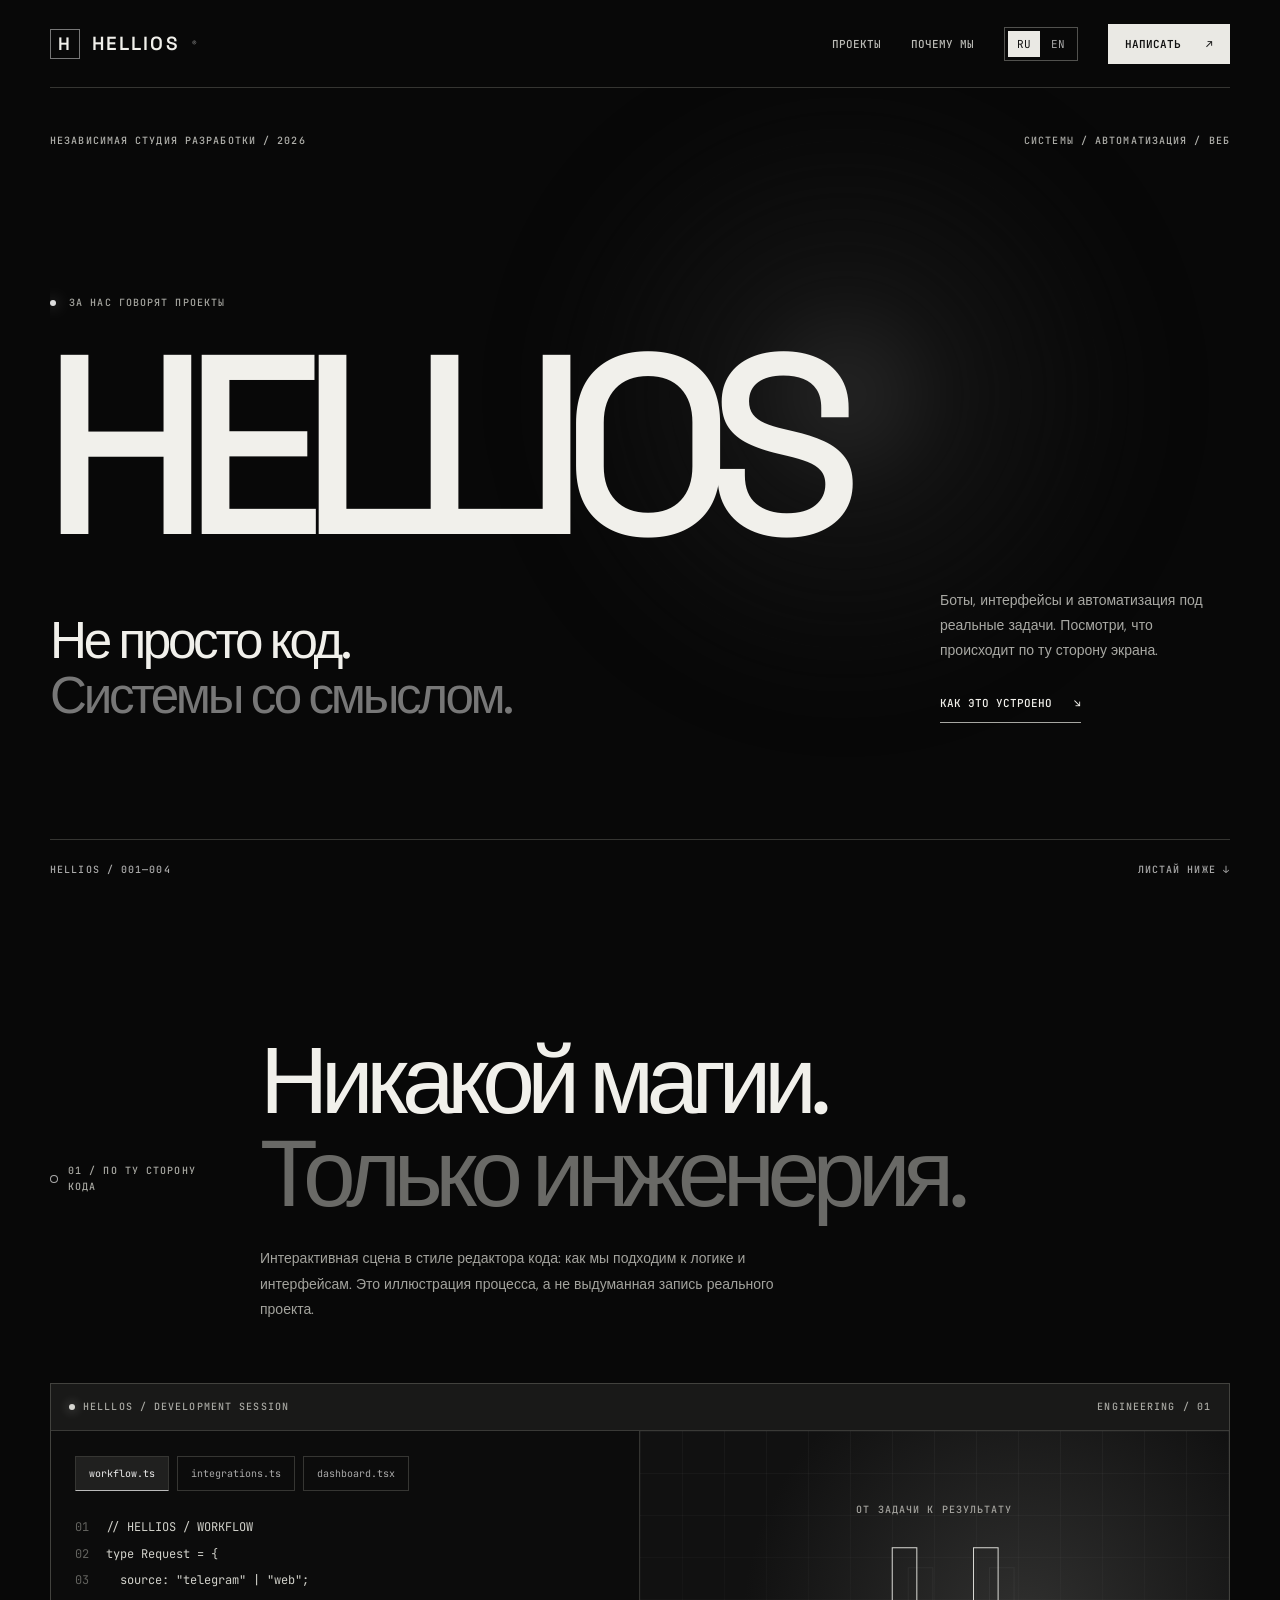
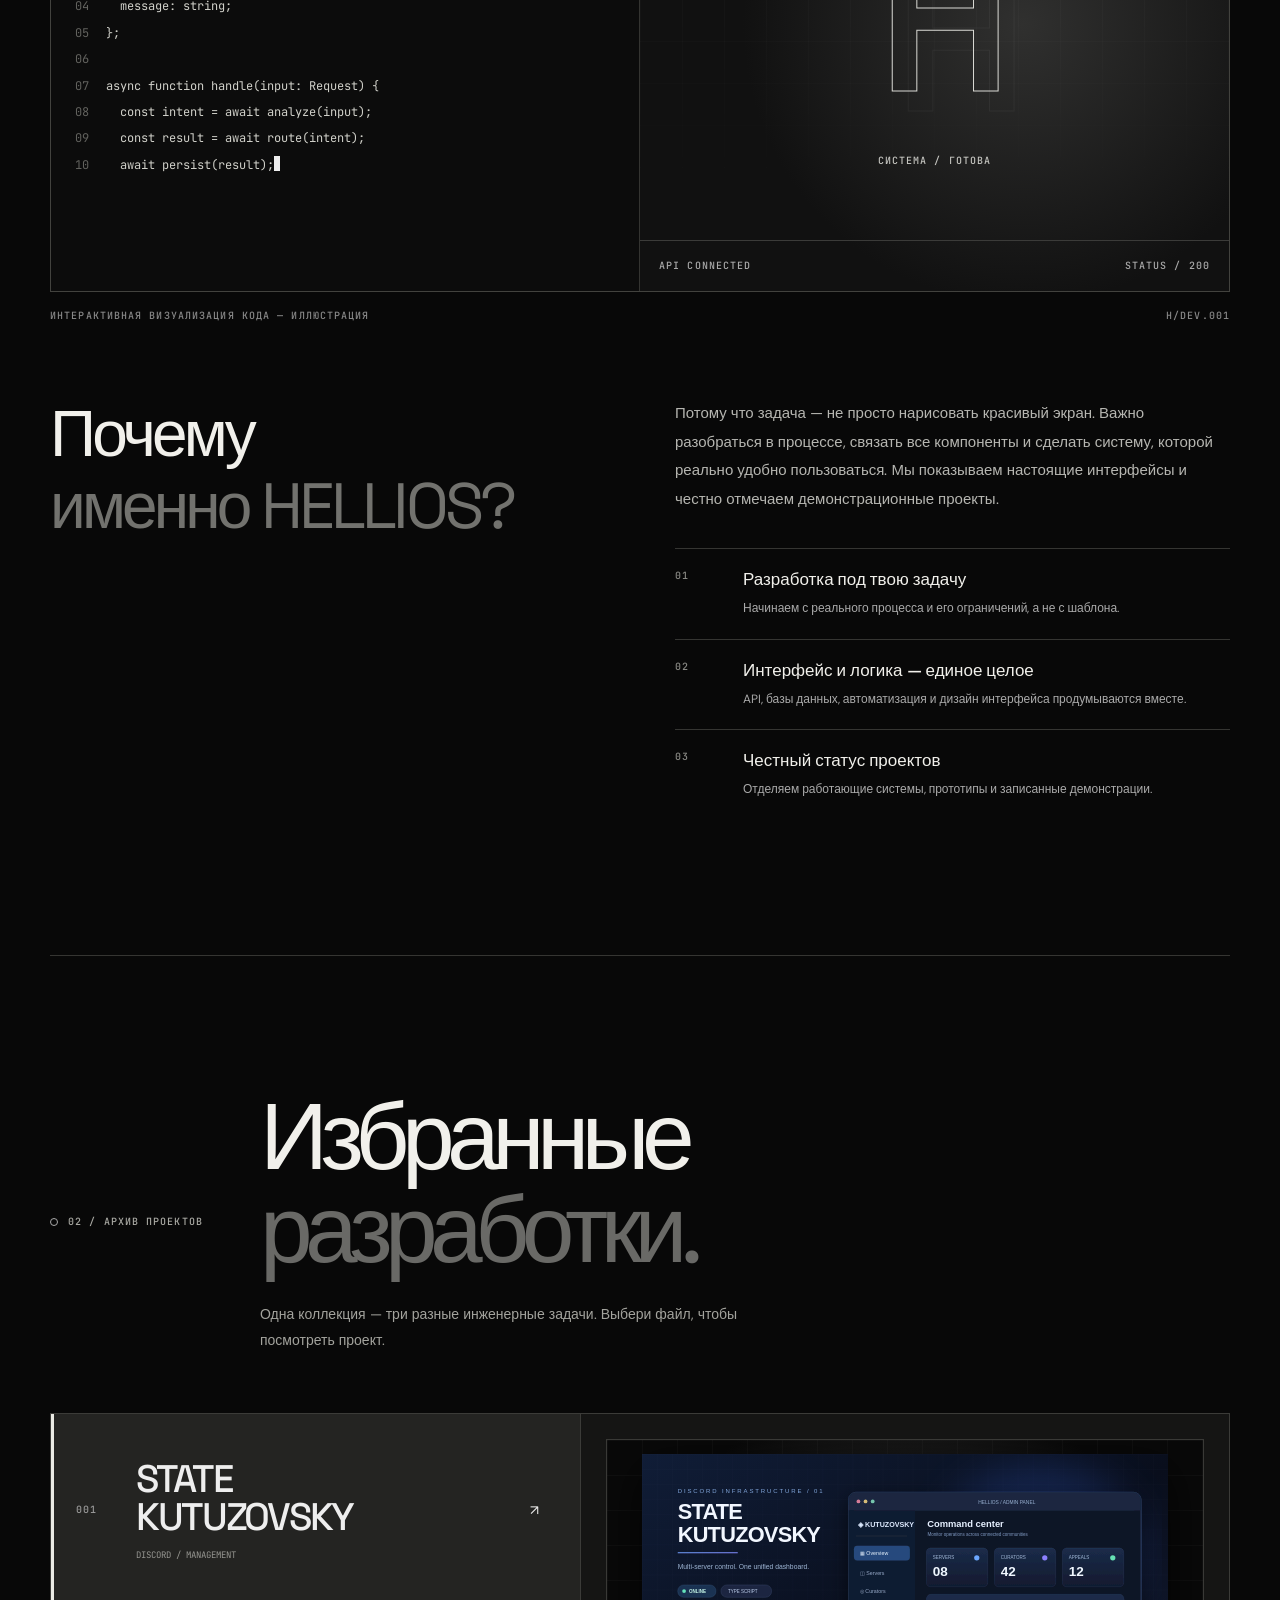
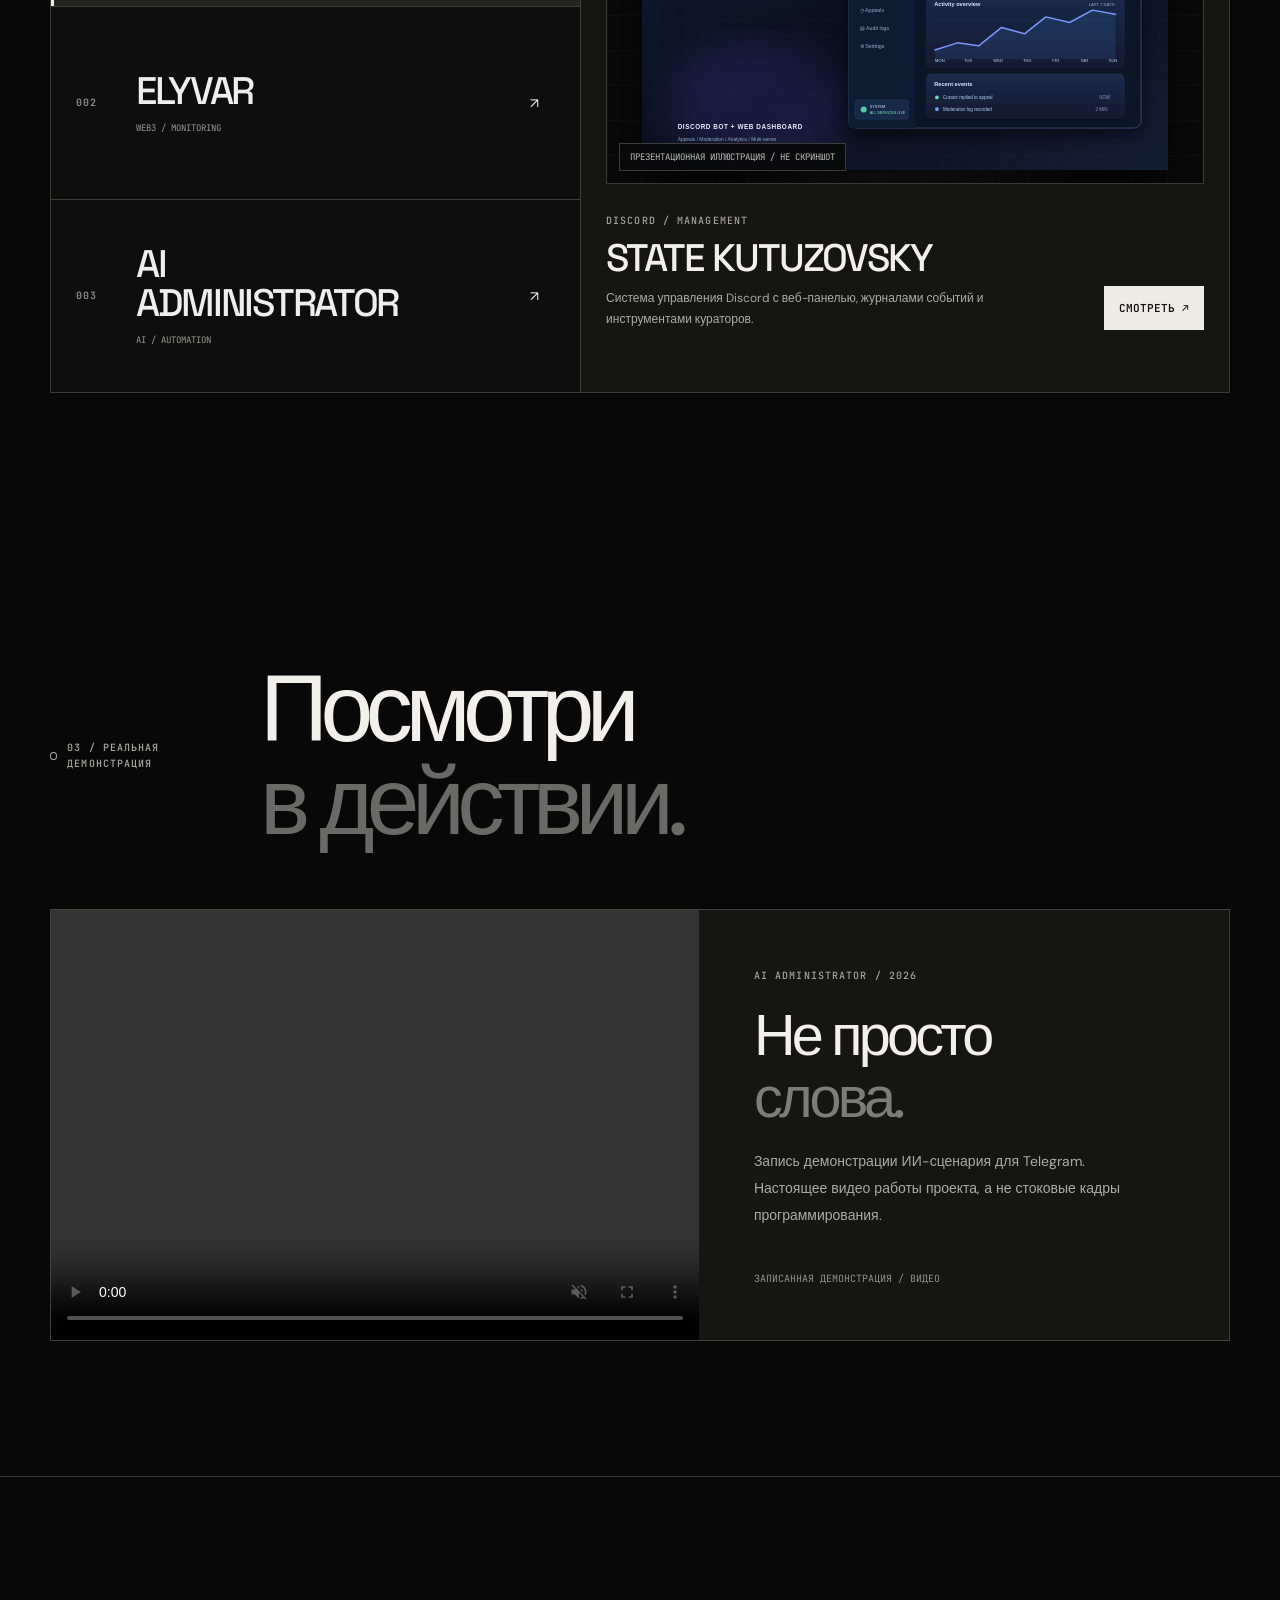
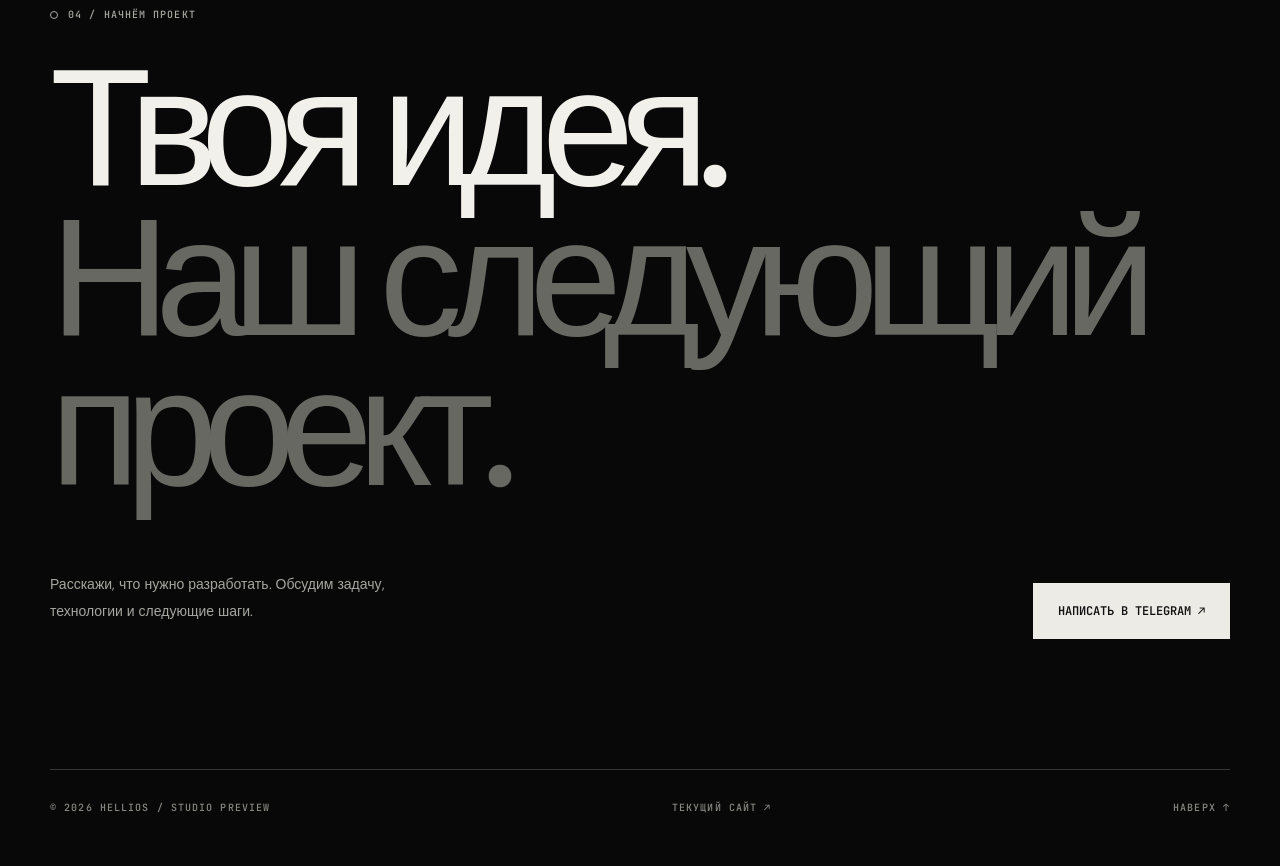
==== preview/index.html @ 3000255d "Create isolated HELLIOS studio preview with coding scene and project archive" ====
<!doctype html>
<html lang="ru"><head><meta charset="utf-8"><meta name="viewport" content="width=device-width,initial-scale=1"><meta name="theme-color" content="#080808"><meta name="description" content="HELLIOS — independent software engineering. Selected work, automation and custom systems."><title>HELLIOS / Studio Preview</title>
<link rel="preconnect" href="https://fonts.googleapis.com"><link rel="preconnect" href="https://fonts.gstatic.com" crossorigin><link href="https://fonts.googleapis.com/css2?family=DM+Sans:wght@400;500;600;700&family=Space+Grotesk:wght@400;500;600;700&family=JetBrains+Mono:wght@400;500&display=swap" rel="stylesheet">
<style>
:root{color-scheme:dark;--bg:#080808;--ink:#f1f0eb;--muted:#a4a39e;--line:#353532;--panel:#141413;--mono:"JetBrains Mono",monospace;--display:"Space Grotesk",sans-serif;--body:"DM Sans",sans-serif}*{box-sizing:border-box}html{scroll-behavior:smooth}body{margin:0;background:var(--bg);color:var(--ink);font:14px var(--body);overflow-x:hidden}button,a{font:inherit;color:inherit}button{cursor:pointer}a{text-decoration:none}::selection{background:#ddd;color:#111}.wrap{width:min(1420px,calc(100% - 100px));margin:auto}.micro{font:500 10px/1.6 var(--mono);letter-spacing:.11em;text-transform:uppercase}.muted{color:var(--muted)}.line{border-top:1px solid var(--line)}.head{height:88px;display:flex;align-items:center;justify-content:space-between;position:relative;z-index:10;border-bottom:1px solid var(--line)}.brand{font:600 19px var(--display);letter-spacing:.11em;display:flex;gap:12px;align-items:center}.brand-icon{width:30px;height:30px;border:1px solid #777;display:grid;place-items:center;font:600 18px var(--display)}.head nav{display:flex;align-items:center;gap:30px}.head nav>a:not(.contact-btn){font:500 11px var(--mono);color:#bcbcb7}.head nav>a:hover{color:white}.lang{display:flex;gap:2px;border:1px solid #51514e;padding:3px}.lang button{background:transparent;color:#aaa;border:0;font:11px var(--mono);padding:6px 9px}.lang button.on{background:#eae9e4;color:#111}.contact-btn{display:inline-flex;gap:25px;align-items:center;background:#eae9e4;color:#111;padding:13px 17px;font:600 11px var(--mono);transition:background .2s}.contact-btn:hover{background:#bbb}.intro{min-height:740px;min-height:calc(100svh - 88px);display:flex;flex-direction:column;justify-content:space-between;position:relative;overflow:hidden}.intro-meta{display:flex;justify-content:space-between;padding-top:45px;gap:20px;color:#b2b2ad}.intro-meta span:last-child{max-width:230px}.hero-main{padding:75px 0 45px;position:relative;isolation:isolate}.hero-main:before{content:"";position:absolute;z-index:-1;width:55%;aspect-ratio:1;top:-25%;right:4%;border-radius:50%;background:radial-gradient(circle at 48% 48%,#2a2a2a 0%,#121212 22%,transparent 64%);filter:blur(35px)}.hero-tag{display:flex;align-items:center;gap:13px;color:#a6a6a0}.hero-tag:before{content:"";width:6px;height:6px;border-radius:50%;background:#ddd;box-shadow:0 0 15px #fff8}.hero-main h1{font:500 clamp(100px,20vw,330px)/.78 var(--display);letter-spacing:-.105em;margin:35px 0 42px -.03em;white-space:nowrap}.hero-row{display:flex;align-items:flex-end;justify-content:space-between;gap:40px}.hero-row h2{font:400 clamp(31px,4vw,62px)/1.08 var(--display);letter-spacing:-.065em;max-width:700px;margin:0}.hero-row h2 em{font-style:normal;color:#777}.hero-right{max-width:290px}.hero-right p{line-height:1.8;color:#a9a9a4;margin:0 0 30px}.textlink{display:inline-flex;align-items:center;gap:22px;padding-bottom:12px;border-bottom:1px solid #a7a7a2;font:500 11px var(--mono)}.textlink:hover{gap:30px}.intro-bottom{display:flex;justify-content:space-between;gap:20px;padding:22px 0;border-top:1px solid var(--line);color:#aaa}
.section{padding:135px 0}.sec-head{display:grid;grid-template-columns:180px 1fr;gap:30px;margin-bottom:60px}.sec-head h2{font:400 clamp(46px,7.4vw,112px)/.98 var(--display);letter-spacing:-.08em;margin:0}.sec-head h2 em{font-style:normal;color:#696966}.sec-head p{font-size:14px;line-height:1.85;color:#a3a39d;max-width:520px;margin:25px 0 0}.kicker{display:flex;align-items:center;gap:10px;color:#a9a9a3}.kicker:before{content:"";height:6px;width:6px;border:1px solid #aaa;border-radius:50%}
.cinema{background:#111;border:1px solid #42423e;overflow:hidden;position:relative}.cinema-bar{height:47px;display:flex;justify-content:space-between;align-items:center;gap:15px;padding:0 18px;border-bottom:1px solid #3a3a37;background:#191918;color:#a8a8a2}.cinema-bar span:first-child{display:flex;gap:8px;align-items:center}.led{width:6px;height:6px;border-radius:50%;background:#d5d5d0;box-shadow:0 0 11px #fff7}.cinema-body{display:grid;grid-template-columns:1fr 1fr;min-height:460px}.editor{padding:25px 25px 25px 0;background:#0c0c0c;border-right:1px solid #343431;overflow:hidden}.editor-tabs{display:flex;gap:8px;padding-left:24px;margin-bottom:23px}.editor-tabs span{padding:10px 13px;border:1px solid #363633;color:#aaa;font:10px var(--mono)}.editor-tabs span:first-child{background:#20201f;color:#eee;border-bottom-color:#bbb}.code{margin:0;font:12px/2.2 var(--mono);white-space:pre;overflow:hidden;color:#d1d1ca}.code-line{display:block;min-height:26px}.ln{display:inline-block;width:55px;padding-right:17px;text-align:right;color:#62625e;user-select:none}.syntax-key{color:#f4f4ee}.syntax-fn{color:#a4a49d}.syntax-str{color:#ccc}.syntax-comment{color:#72726e}.typing-caret{display:inline-block;width:6px;height:15px;background:#eee;vertical-align:-2px;animation:blink .8s steps(1) infinite}@keyframes blink{50%{opacity:0}}.output{display:flex;flex-direction:column;min-width:0;background:radial-gradient(circle at 65% 42%,#30302f,#111 60%);position:relative;overflow:hidden}.output-grid{position:absolute;inset:0;background:linear-gradient(#ffffff09 1px,transparent 1px),linear-gradient(90deg,#ffffff09 1px,transparent 1px);background-size:42px 42px;mask-image:linear-gradient(to bottom,black,transparent 85%)}.output-inner{position:relative;z-index:1;flex:1;display:flex;flex-direction:column;align-items:center;justify-content:center;text-align:center;padding:45px 25px}.output-symbol{font:600 clamp(105px,16vw,235px)/1 var(--display);letter-spacing:-.1em;color:transparent;-webkit-text-stroke:1px #dadad5;filter:drop-shadow(16px 20px 0 #ffffff0c);animation:symbol 8s ease-in-out infinite alternate}@keyframes symbol{from{transform:translateY(-5px) rotate(-3deg)}to{transform:translateY(8px) rotate(3deg)}}.output-inner p{margin:30px 0 0;color:#c5c5c0}.output-stats{display:flex;justify-content:space-between;padding:17px 19px;position:relative;z-index:1;border-top:1px solid #3b3b39;color:#aaa}.cinema-note{display:flex;justify-content:space-between;gap:20px;margin-top:16px;color:#888}
.why{display:grid;grid-template-columns:1fr 1fr;gap:70px;margin-top:75px}.why h3{font:400 clamp(35px,5vw,72px)/1.12 var(--display);letter-spacing:-.06em;margin:0}.why h3 em{font-style:normal;color:#72726e}.why-content>p{font-size:15px;line-height:1.9;color:#b6b6b1;margin:0 0 35px}.proof{border-top:1px solid var(--line);padding:19px 0;display:grid;grid-template-columns:48px 1fr;gap:20px}.proof span{color:#8a8a85}.proof strong{font:500 17px var(--display)}.proof p{font-size:12px;line-height:1.8;color:#aaa;margin:8px 0 0}
.archive{border-top:1px solid var(--line)}.archive-ui{display:grid;grid-template-columns:.9fr 1.1fr;border:1px solid #3b3b38;min-height:580px}.archive-nav{border-right:1px solid #3b3b38;background:#0e0e0e;display:flex;flex-direction:column}.archive-nav button{background:transparent;color:#eee;border:0;border-bottom:1px solid #3b3b38;text-align:left;padding:29px 25px;display:grid;grid-template-columns:50px 1fr 25px;gap:10px;align-items:center;flex:1;transition:background .25s}.archive-nav button[aria-pressed=true]{background:#242422;box-shadow:inset 3px 0 #eaeae4}.archive-nav button:hover{background:#1b1b1a}.archive-nav button span:first-child{color:#999}.archive-nav strong{font:500 clamp(24px,3vw,42px)/1 var(--display);letter-spacing:-.06em}.archive-nav small{display:block;margin-top:12px;color:#969691;font:9px var(--mono)}.archive-panel{padding:25px;background:#151514;display:flex;flex-direction:column;min-width:0}.archive-media{height:345px;display:grid;place-items:center;overflow:hidden;background:radial-gradient(circle,#333,#090909 70%);border:1px solid #393936;position:relative}.archive-media:before{content:"";position:absolute;inset:0;background:linear-gradient(#ffffff07 1px,transparent 1px),linear-gradient(90deg,#ffffff07 1px,transparent 1px);background-size:35px 35px}.archive-media img,.archive-media video{position:relative;z-index:1;max-width:92%;max-height:92%;width:100%;height:100%;object-fit:contain;filter:drop-shadow(0 15px 24px #000b)}.archive-media video[hidden],.archive-media img[hidden]{display:none}.archive-media label{position:absolute;bottom:12px;left:12px;background:#090909e8;border:1px solid #ffffff35;color:#bcbcb7;padding:7px 10px;z-index:2;font:9px var(--mono)}.archive-panel-bottom{display:flex;justify-content:space-between;align-items:flex-end;gap:25px;margin-top:26px}.archive-panel h3{font:500 clamp(29px,3vw,45px)/1 var(--display);letter-spacing:-.05em;margin:10px 0}.archive-panel p{font-size:12px;color:#aaa;line-height:1.75;max-width:390px;margin:0}.archive-panel-bottom a{white-space:nowrap;background:#ecebe6;color:#111;padding:15px;font:600 11px var(--mono)}.archive-panel-bottom a:hover{background:#bbb}
.video-story{display:grid;grid-template-columns:1.1fr .9fr;gap:0;border:1px solid #42423d;background:#151514}.video-story video{width:100%;height:430px;object-fit:contain;background:#080808}.video-story-copy{padding:55px;display:flex;flex-direction:column;justify-content:space-between}.video-story h3{font:400 clamp(32px,4.5vw,62px)/1.08 var(--display);letter-spacing:-.065em;margin:20px 0}.video-story h3 em{font-style:normal;color:#7d7d77}.video-story p{color:#aaa;font-size:14px;line-height:1.9;max-width:380px}.video-story small{color:#8f8f8b;font:10px var(--mono)}
.end{padding:130px 0;border-top:1px solid var(--line)}.end h2{font:400 clamp(70px,13vw,190px)/.9 var(--display);letter-spacing:-.09em;margin:30px 0 55px}.end h2 em{font-style:normal;color:#686863}.end-bottom{display:flex;justify-content:space-between;align-items:end;gap:25px}.end-bottom p{max-width:340px;color:#a6a6a0;line-height:1.9}.end-bottom a{background:#ecebe6;color:#111;padding:20px 25px;font:600 12px var(--mono)}footer{padding:30px 0 50px;border-top:1px solid var(--line);display:flex;justify-content:space-between;gap:20px;color:#898984}.reveal{opacity:0;transform:translateY(26px);transition:opacity .7s ease,transform .7s cubic-bezier(.2,.8,.2,1)}.reveal.visible{opacity:1;transform:none}
.loader{position:fixed;z-index:999;inset:0;background:#e9e8e3;color:#111;display:none;flex-direction:column;justify-content:space-between;padding:35px 5vw;transition:transform .9s cubic-bezier(.76,0,.2,1)}.js .loader{display:flex}.loader.done{transform:translateY(-102%);pointer-events:none}.loader-head,.loader-foot{display:flex;justify-content:space-between;gap:15px}.loader-head{border-bottom:1px solid #aaa;padding-bottom:20px}.loader-foot{border-top:1px solid #aaa;padding-top:20px}.loader-main{display:grid;place-items:center;flex:1}.loader-main strong{font:600 clamp(80px,20vw,270px)/.8 var(--display);letter-spacing:-.11em;animation:load-word .85s cubic-bezier(.2,.8,.2,1) both}@keyframes load-word{from{transform:translateY(50px);opacity:0;filter:blur(10px)}to{transform:none;opacity:1;filter:blur(0)}}.loader-main span{display:block;text-align:center;margin-top:24px;color:#666}.loader-foot span:last-child{font-size:16px}.js .loader:not(.done){animation:loader-safety 0s 4s forwards}@keyframes loader-safety{to{visibility:hidden;pointer-events:none}}
.cursor{position:fixed;z-index:200;pointer-events:none;width:26px;height:26px;top:0;left:0;margin:-13px;border:1px solid #eaeae5;border-radius:50%;mix-blend-mode:difference;opacity:0;transform:translate3d(-100px,-100px,0);transition:width .2s,height .2s,margin .2s,background .2s}.cursor.on{opacity:1}.cursor.hover{width:45px;height:45px;margin:-22.5px;background:#fff}
@media(hover:hover) and (pointer:fine) and (prefers-reduced-motion:no-preference){html.cursor-enabled,html.cursor-enabled a,html.cursor-enabled button{cursor:none}}
@media(max-width:1050px){.wrap{width:calc(100% - 64px)}.hero-main h1{font-size:19vw}.sec-head{grid-template-columns:140px 1fr}.archive-panel-bottom{flex-wrap:wrap}.video-story-copy{padding:35px}}
@media(max-width:750px){.wrap{width:calc(100% - 36px)}.head{height:75px}.head nav{gap:12px}.head nav>a:not(.contact-btn){display:none}.contact-btn{padding:11px 12px;gap:8px}.intro{min-height:680px}.intro-meta{padding-top:30px}.intro-meta span:last-child{display:none}.hero-main h1{font-size:19vw}.hero-row{display:block}.hero-right{margin-top:30px}.hero-row h2{font-size:37px}.section{padding:95px 0}.sec-head{grid-template-columns:1fr;gap:17px}.sec-head h2{font-size:clamp(46px,9vw,76px)}.cinema-body{grid-template-columns:1fr}.editor{height:315px;border-right:0;border-bottom:1px solid #343431}.output{height:300px}.code{font-size:10px}.why{grid-template-columns:1fr;gap:30px}.archive-ui{grid-template-columns:1fr}.archive-nav{border-right:0;display:grid;grid-template-columns:repeat(3,1fr)}.archive-nav button{display:flex;flex-direction:column;align-items:flex-start;min-height:125px;padding:15px 10px;border-bottom:0;border-right:1px solid #343431}.archive-nav strong{font-size:clamp(17px,4vw,25px)}.archive-nav small{font-size:8px}.archive-media{height:270px}.video-story{grid-template-columns:1fr}.video-story video{height:300px}.end-bottom{flex-direction:column;align-items:start}.end h2{font-size:12vw}.intro-bottom{font-size:9px}.loader-main strong{font-size:18vw}}
@media(max-width:450px){.brand{font-size:16px}.brand-icon{width:25px;height:25px}.intro{min-height:650px}.hero-row h2{font-size:31px}.archive-nav strong{font-size:17px}.archive-panel{padding:13px}.archive-panel-bottom a{width:100%;text-align:center}.video-story-copy{padding:25px}.cinema-note{font-size:9px}}
@media(prefers-reduced-motion:reduce){html{scroll-behavior:auto}.loader,.cursor{display:none!important}.reveal{opacity:1;transform:none;transition:none}.output-symbol,.typing-caret{animation:none}}
</style></head>
<body><div class="loader" id="loader" role="status" aria-label="Loading"><div class="loader-head micro"><span>HELLIOS / STUDIO</span><span>INDEPENDENT ENGINEERING</span></div><div class="loader-main"><div><strong>HELLIOS.</strong><span class="micro" data-en="INITIALIZING EXPERIENCE" data-ru="ЗАГРУЗКА ПРОСТРАНСТВА">ЗАГРУЗКА ПРОСТРАНСТВА</span></div></div><div class="loader-foot micro"><span>DESIGNED TO WORK.</span><span id="loader-count">000%</span></div></div><div class="cursor" id="cursor" aria-hidden="true"></div>
<header class="head wrap"><a href="#top" class="brand"><span class="brand-icon">H</span>HELLIOS<sup style="font-size:9px;color:#999">®</sup></a><nav><a href="#work" data-en="WORK" data-ru="ПРОЕКТЫ">ПРОЕКТЫ</a><a href="#why" data-en="WHY HELLIOS" data-ru="ПОЧЕМУ МЫ">ПОЧЕМУ МЫ</a><div class="lang"><button id="ru" class="on" aria-pressed="true">RU</button><button id="en" aria-pressed="false">EN</button></div><a class="contact-btn" href="https://t.me/helliosweb" target="_blank" rel="noopener noreferrer"><span data-en="LET'S TALK" data-ru="НАПИСАТЬ">НАПИСАТЬ</span>↗</a></nav></header>
<main id="top">
<section class="intro wrap"><div class="intro-meta micro"><span data-en="INDEPENDENT SOFTWARE STUDIO / 2026" data-ru="НЕЗАВИСИМАЯ СТУДИЯ РАЗРАБОТКИ / 2026">НЕЗАВИСИМАЯ СТУДИЯ РАЗРАБОТКИ / 2026</span><span data-en="SYSTEMS / AUTOMATION / WEB" data-ru="СИСТЕМЫ / АВТОМАТИЗАЦИЯ / ВЕБ">СИСТЕМЫ / АВТОМАТИЗАЦИЯ / ВЕБ</span></div><div class="hero-main"><div class="hero-tag micro" data-en="THE WORK SPEAKS" data-ru="ЗА НАС ГОВОРЯТ ПРОЕКТЫ">ЗА НАС ГОВОРЯТ ПРОЕКТЫ</div><h1>HELLIOS</h1><div class="hero-row"><h2><span data-en="Not just code." data-ru="Не просто код.">Не просто код.</span><br><em data-en="Systems with purpose." data-ru="Системы со смыслом.">Системы со смыслом.</em></h2><div class="hero-right"><p data-en="Bots, interfaces and automations built around real workflows. Explore what happens behind the screen." data-ru="Боты, интерфейсы и автоматизация под реальные задачи. Посмотри, что происходит по ту сторону экрана.">Боты, интерфейсы и автоматизация под реальные задачи. Посмотри, что происходит по ту сторону экрана.</p><a class="textlink" href="#behind"><span data-en="BEHIND THE BUILD" data-ru="КАК ЭТО УСТРОЕНО">КАК ЭТО УСТРОЕНО</span>↘</a></div></div></div><div class="intro-bottom micro"><span>HELLIOS / 001—004</span><span data-en="SCROLL TO EXPLORE ↓" data-ru="ЛИСТАЙ НИЖЕ ↓">ЛИСТАЙ НИЖЕ ↓</span></div></section>
<section class="section wrap" id="behind"><div class="sec-head reveal"><div class="kicker micro" data-en="01 / BEHIND THE BUILD" data-ru="01 / ПО ТУ СТОРОНУ КОДА">01 / ПО ТУ СТОРОНУ КОДА</div><div><h2><span data-en="Not magic." data-ru="Никакой магии.">Никакой магии.</span><br><em data-en="Just engineering." data-ru="Только инженерия.">Только инженерия.</em></h2><p data-en="An interactive code-inspired sequence. A look at the thinking behind the interfaces — not stock footage or a fabricated recording of a real project." data-ru="Интерактивная сцена в стиле редактора кода: как мы подходим к логике и интерфейсам. Это иллюстрация процесса, а не выдуманная запись реального проекта.">Интерактивная сцена в стиле редактора кода: как мы подходим к логике и интерфейсам. Это иллюстрация процесса, а не выдуманная запись реального проекта.</p></div></div>
<div class="cinema reveal"><div class="cinema-bar micro"><span><i class="led"></i> HELLlOS / DEVELOPMENT SESSION</span><span>ENGINEERING / 01</span></div><div class="cinema-body"><div class="editor"><div class="editor-tabs"><span>workflow.ts</span><span>integrations.ts</span><span>dashboard.tsx</span></div><div class="code" id="code"></div></div><div class="output"><div class="output-grid"></div><div class="output-inner"><span class="micro muted" data-en="FROM INPUT TO OUTPUT" data-ru="ОТ ЗАДАЧИ К РЕЗУЛЬТАТУ">ОТ ЗАДАЧИ К РЕЗУЛЬТАТУ</span><div class="output-symbol">H</div><p class="micro" id="output-status" data-en="SYSTEM / READY" data-ru="СИСТЕМА / ГОТОВА">СИСТЕМА / ГОТОВА</p></div><div class="output-stats micro"><span>API CONNECTED</span><span>STATUS / 200</span></div></div></div></div><div class="cinema-note micro"><span data-en="INTERACTIVE CODE VISUALIZATION — ILLUSTRATIVE" data-ru="ИНТЕРАКТИВНАЯ ВИЗУАЛИЗАЦИЯ КОДА — ИЛЛЮСТРАЦИЯ">ИНТЕРАКТИВНАЯ ВИЗУАЛИЗАЦИЯ КОДА — ИЛЛЮСТРАЦИЯ</span><span>H/DEV.001</span></div>
<div class="why reveal" id="why"><h3><span data-en="Why work" data-ru="Почему">Почему</span><br><em data-en="with HELLIOS?" data-ru="именно HELLIOS?">именно HELLIOS?</em></h3><div class="why-content"><p data-en="Because the goal isn't to deliver a pretty screen and disappear. It's to understand the workflow, connect the pieces and make a system that people can actually use. Our work is shown through real interfaces and clearly labelled demonstrations." data-ru="Потому что задача — не просто нарисовать красивый экран. Важно разобраться в процессе, связать все компоненты и сделать систему, которой реально удобно пользоваться. Мы показываем настоящие интерфейсы и честно отмечаем демонстрационные проекты.">Потому что задача — не просто нарисовать красивый экран. Важно разобраться в процессе, связать все компоненты и сделать систему, которой реально удобно пользоваться. Мы показываем настоящие интерфейсы и честно отмечаем демонстрационные проекты.</p><div class="proof"><span class="micro">01</span><div><strong data-en="Built for your workflow" data-ru="Разработка под твою задачу">Разработка под твою задачу</strong><p data-en="We start with the real process and its constraints, not a template." data-ru="Начинаем с реального процесса и его ограничений, а не с шаблона.">Начинаем с реального процесса и его ограничений, а не с шаблона.</p></div></div><div class="proof"><span class="micro">02</span><div><strong data-en="Frontend and backend together" data-ru="Интерфейс и логика — единое целое">Интерфейс и логика — единое целое</strong><p data-en="APIs, databases, automation and interface design are considered as one system." data-ru="API, базы данных, автоматизация и дизайн интерфейса продумываются вместе.">API, базы данных, автоматизация и дизайн интерфейса продумываются вместе.</p></div></div><div class="proof"><span class="micro">03</span><div><strong data-en="Clear project status" data-ru="Честный статус проектов">Честный статус проектов</strong><p data-en="We distinguish working systems, prototypes and recorded demos." data-ru="Отделяем работающие системы, прототипы и записанные демонстрации.">Отделяем работающие системы, прототипы и записанные демонстрации.</p></div></div></div></div></section>
<section class="section wrap archive" id="work"><div class="sec-head reveal"><div class="kicker micro" data-en="02 / THE ARCHIVE" data-ru="02 / АРХИВ ПРОЕКТОВ">02 / АРХИВ ПРОЕКТОВ</div><div><h2><span data-en="Selected" data-ru="Избранные">Избранные</span><br><em data-en="systems." data-ru="разработки.">разработки.</em></h2><p data-en="One collection, three different engineering challenges. Select a file to explore the work." data-ru="Одна коллекция — три разные инженерные задачи. Выбери файл, чтобы посмотреть проект.">Одна коллекция — три разные инженерные задачи. Выбери файл, чтобы посмотреть проект.</p></div></div><div class="archive-ui reveal"><div class="archive-nav"><button class="archive-select" data-project="state" aria-pressed="true"><span class="micro">001</span><span><strong>STATE<br>KUTUZOVSKY</strong><small>DISCORD / MANAGEMENT</small></span><span>↗</span></button><button class="archive-select" data-project="elyvar" aria-pressed="false"><span class="micro">002</span><span><strong>ELYVAR</strong><small>WEB3 / MONITORING</small></span><span>↗</span></button><button class="archive-select" data-project="ai" aria-pressed="false"><span class="micro">003</span><span><strong>AI<br>ADMINISTRATOR</strong><small>AI / AUTOMATION</small></span><span>↗</span></button></div><div class="archive-panel"><div class="archive-media"><img id="archive-img" src="../assets/state-showcase.svg" alt="State Kutuzovsky showcase artwork"><video id="archive-video" muted playsinline loop preload="none" hidden></video><label id="archive-media-label">SHOWCASE ARTWORK / NOT SCREENSHOT</label></div><div class="archive-panel-bottom"><div><span class="micro muted" id="archive-type">DISCORD / MANAGEMENT</span><h3 id="archive-title">STATE KUTUZOVSKY</h3><p id="archive-desc">Система управления Discord с веб-панелью, журналами событий и инструментами кураторов.</p></div><a id="archive-link" href="#demo" data-en="EXPLORE ↗" data-ru="СМОТРЕТЬ ↗">СМОТРЕТЬ ↗</a></div></div></div></section>
<section class="section wrap" id="demo"><div class="sec-head reveal"><div class="kicker micro" data-en="03 / REAL DEMONSTRATION" data-ru="03 / РЕАЛЬНАЯ ДЕМОНСТРАЦИЯ">03 / РЕАЛЬНАЯ ДЕМОНСТРАЦИЯ</div><div><h2><span data-en="See it" data-ru="Посмотри">Посмотри</span><br><em data-en="in motion." data-ru="в действии.">в действии.</em></h2></div></div><div class="video-story reveal"><video controls muted playsinline preload="metadata" aria-label="AI Administrator workflow demo"><source src="../assets/0911 (online-video-cutter.com).mp4" type="video/mp4"></video><div class="video-story-copy"><div><span class="micro muted">AI ADMINISTRATOR / 2026</span><h3><span data-en="The work" data-ru="Не просто">Не просто</span><br><em data-en="is the proof." data-ru="слова.">слова.</em></h3><p data-en="A recorded demonstration of an AI-assisted Telegram workflow. A real project recording, not a stock coding video." data-ru="Запись демонстрации ИИ-сценария для Telegram. Настоящее видео работы проекта, а не стоковые кадры программирования.">Запись демонстрации ИИ-сценария для Telegram. Настоящее видео работы проекта, а не стоковые кадры программирования.</p></div><small data-en="RECORDED PROJECT DEMO / VIDEO" data-ru="ЗАПИСАННАЯ ДЕМОНСТРАЦИЯ / ВИДЕО">ЗАПИСАННАЯ ДЕМОНСТРАЦИЯ / ВИДЕО</small></div></div></section>
<section class="end" id="contact"><div class="wrap"><div class="kicker micro" data-en="04 / LET'S BUILD" data-ru="04 / НАЧНЁМ ПРОЕКТ">04 / НАЧНЁМ ПРОЕКТ</div><h2><span data-en="Your idea." data-ru="Твоя идея.">Твоя идея.</span><br><em data-en="Our next build." data-ru="Наш следующий проект.">Наш следующий проект.</em></h2><div class="end-bottom"><p data-en="Tell us what you need to build. We can talk through the requirements, stack and next steps." data-ru="Расскажи, что нужно разработать. Обсудим задачу, технологии и следующие шаги.">Расскажи, что нужно разработать. Обсудим задачу, технологии и следующие шаги.</p><a href="https://t.me/helliosweb" target="_blank" rel="noopener noreferrer"><span data-en="MESSAGE ON TELEGRAM" data-ru="НАПИСАТЬ В TELEGRAM">НАПИСАТЬ В TELEGRAM</span> ↗</a></div></div></section></main><footer class="wrap micro"><span>© <span id="year">2026</span> HELLIOS / STUDIO PREVIEW</span><a href="../" data-en="CURRENT WEBSITE ↗" data-ru="ТЕКУЩИЙ САЙТ ↗">ТЕКУЩИЙ САЙТ ↗</a><a href="#top" data-en="BACK TO TOP ↑" data-ru="НАВЕРХ ↑">НАВЕРХ ↑</a></footer>
<script>document.documentElement.classList.add('js');</script><script>
(()=>{'use strict';const $=s=>document.querySelector(s),$$=s=>[...document.querySelectorAll(s)];$('#year').textContent=new Date().getFullYear();const reduced=matchMedia('(prefers-reduced-motion:reduce)').matches;let lang='ru';try{lang=localStorage.getItem('hellios-preview-lang')||'ru'}catch(e){}if(!['ru','en'].includes(lang))lang='ru';function setLang(v){lang=v;document.documentElement.lang=v;$$('[data-ru][data-en]').forEach(el=>el.textContent=el.dataset[v]);['ru','en'].forEach(id=>{$('#'+id).classList.toggle('on',id===v);$('#'+id).setAttribute('aria-pressed',String(id===v))});try{localStorage.setItem('hellios-preview-lang',v)}catch(e){}showProject(active)}$('#ru').onclick=()=>setLang('ru');$('#en').onclick=()=>setLang('en');
const projects={state:{title:'STATE KUTUZOVSKY',type:'DISCORD / MANAGEMENT',img:'../assets/state-showcase.svg',label:{ru:'ПРЕЗЕНТАЦИОННАЯ ИЛЛЮСТРАЦИЯ / НЕ СКРИНШОТ',en:'SHOWCASE ARTWORK / NOT A SCREENSHOT'},desc:{ru:'Система управления Discord с веб-панелью, журналами событий и инструментами кураторов.',en:'Discord management system with a connected dashboard, activity logs and curator tools.'}},elyvar:{title:'ELYVAR',type:'WEB3 / MONITORING',img:'../assets/Снимок экрана 2026-10-08 234549.png',label:{ru:'РЕАЛЬНЫЙ СКРИНШОТ ПРОТОТИПА',en:'REAL PROTOTYPE SCREENSHOT'},desc:{ru:'Прототип Web3-интерфейса мониторинга токенов и данных.',en:'Web3 token monitoring interface prototype and data display.'}},ai:{title:'AI ADMINISTRATOR',type:'AI / AUTOMATION',video:'../assets/0911 (online-video-cutter.com).mp4',label:{ru:'ЗАПИСАННАЯ ДЕМОНСТРАЦИЯ',en:'RECORDED DEMONSTRATION'},desc:{ru:'Демонстрация обработки Telegram-обращений с ИИ и автоматизацией.',en:'Demonstration of AI-assisted Telegram messaging and automation.'}}};let active='state';function showProject(key){active=key;const p=projects[key];if(!p)return;$$('.archive-select').forEach(b=>b.setAttribute('aria-pressed',String(b.dataset.project===key)));$('#archive-type').textContent=p.type;$('#archive-title').textContent=p.title;$('#archive-desc').textContent=p.desc[lang];$('#archive-media-label').textContent=p.label[lang];const img=$('#archive-img'),video=$('#archive-video');if(p.video){img.hidden=true;video.hidden=false;if(video.getAttribute('src')!==p.video){video.src=p.video;video.load()}if(!reduced)video.play().catch(()=>{})}else{video.pause();video.hidden=true;img.hidden=false;img.src=p.img;img.alt=p.title}$('#archive-link').href=p.video?'#demo':'https://t.me/helliosweb';$('#archive-link').target=p.video?'':'_blank';$('#archive-link').rel=p.video?'':'noopener noreferrer'}$$('.archive-select').forEach(b=>b.onclick=()=>showProject(b.dataset.project));setLang(lang);
const lines=['// HELLIOS / WORKFLOW','type Request = {','  source: "telegram" | "web";','  message: string;','};','','async function handle(input: Request) {','  const intent = await analyze(input);','  const result = await route(intent);','  await persist(result);','  return { ok: true, result };','}'];const code=$('#code');function paint(n){code.replaceChildren();lines.slice(0,n).forEach((line,i)=>{const el=document.createElement('span');el.className='code-line';const ln=document.createElement('span');ln.className='ln';ln.textContent=String(i+1).padStart(2,'0');el.append(ln,document.createTextNode(line));code.append(el)});if(n<lines.length){const cursor=document.createElement('span');cursor.className='typing-caret';code.lastElementChild?.append(cursor)}}if(reduced)paint(lines.length);else{let n=0;paint(0);const timer=setInterval(()=>{paint(++n);if(n>=lines.length){clearInterval(timer);setTimeout(()=>paint(lines.length),2000)}},240)}
const elements=$$('.reveal');if(reduced||!('IntersectionObserver'in window))elements.forEach(el=>el.classList.add('visible'));else{const io=new IntersectionObserver(entries=>entries.forEach(e=>{if(e.isIntersecting){e.target.classList.add('visible');io.unobserve(e.target)}}),{threshold:.08});elements.forEach(el=>io.observe(el))}
const loader=$('#loader');if(reduced){loader.remove()}else{let seen=false;try{seen=sessionStorage.getItem('hellios-preview-intro')==='1'}catch(e){}const dur=seen?200:1050,begin=performance.now();function progress(now){const ratio=Math.min(1,(now-begin)/dur);$('#loader-count').textContent=String(Math.round(ratio*100)).padStart(3,'0')+'%';if(ratio<1)requestAnimationFrame(progress);else{loader.classList.add('done');setTimeout(()=>loader.remove(),950);try{sessionStorage.setItem('hellios-preview-intro','1')}catch(e){}}}requestAnimationFrame(progress)}
if(!reduced&&matchMedia('(hover:hover) and (pointer:fine)').matches){const cursor=$('#cursor');document.documentElement.classList.add('cursor-enabled');let x=-100,y=-100,rx=-100,ry=-100,activeCursor=false;addEventListener('pointermove',e=>{x=e.clientX;y=e.clientY;if(!activeCursor){rx=x;ry=y;activeCursor=true;cursor.classList.add('on')}},{passive:true});document.addEventListener('pointerover',e=>cursor.classList.toggle('hover',!!e.target.closest('a,button')));document.addEventListener('pointerout',e=>{if(!e.relatedTarget){cursor.classList.remove('on');activeCursor=false}});function frame(){rx+=(x-rx)*.26;ry+=(y-ry)*.26;cursor.style.transform='translate3d('+rx+'px,'+ry+'px,0)';requestAnimationFrame(frame)}requestAnimationFrame(frame)}
})();
</script></body></html>
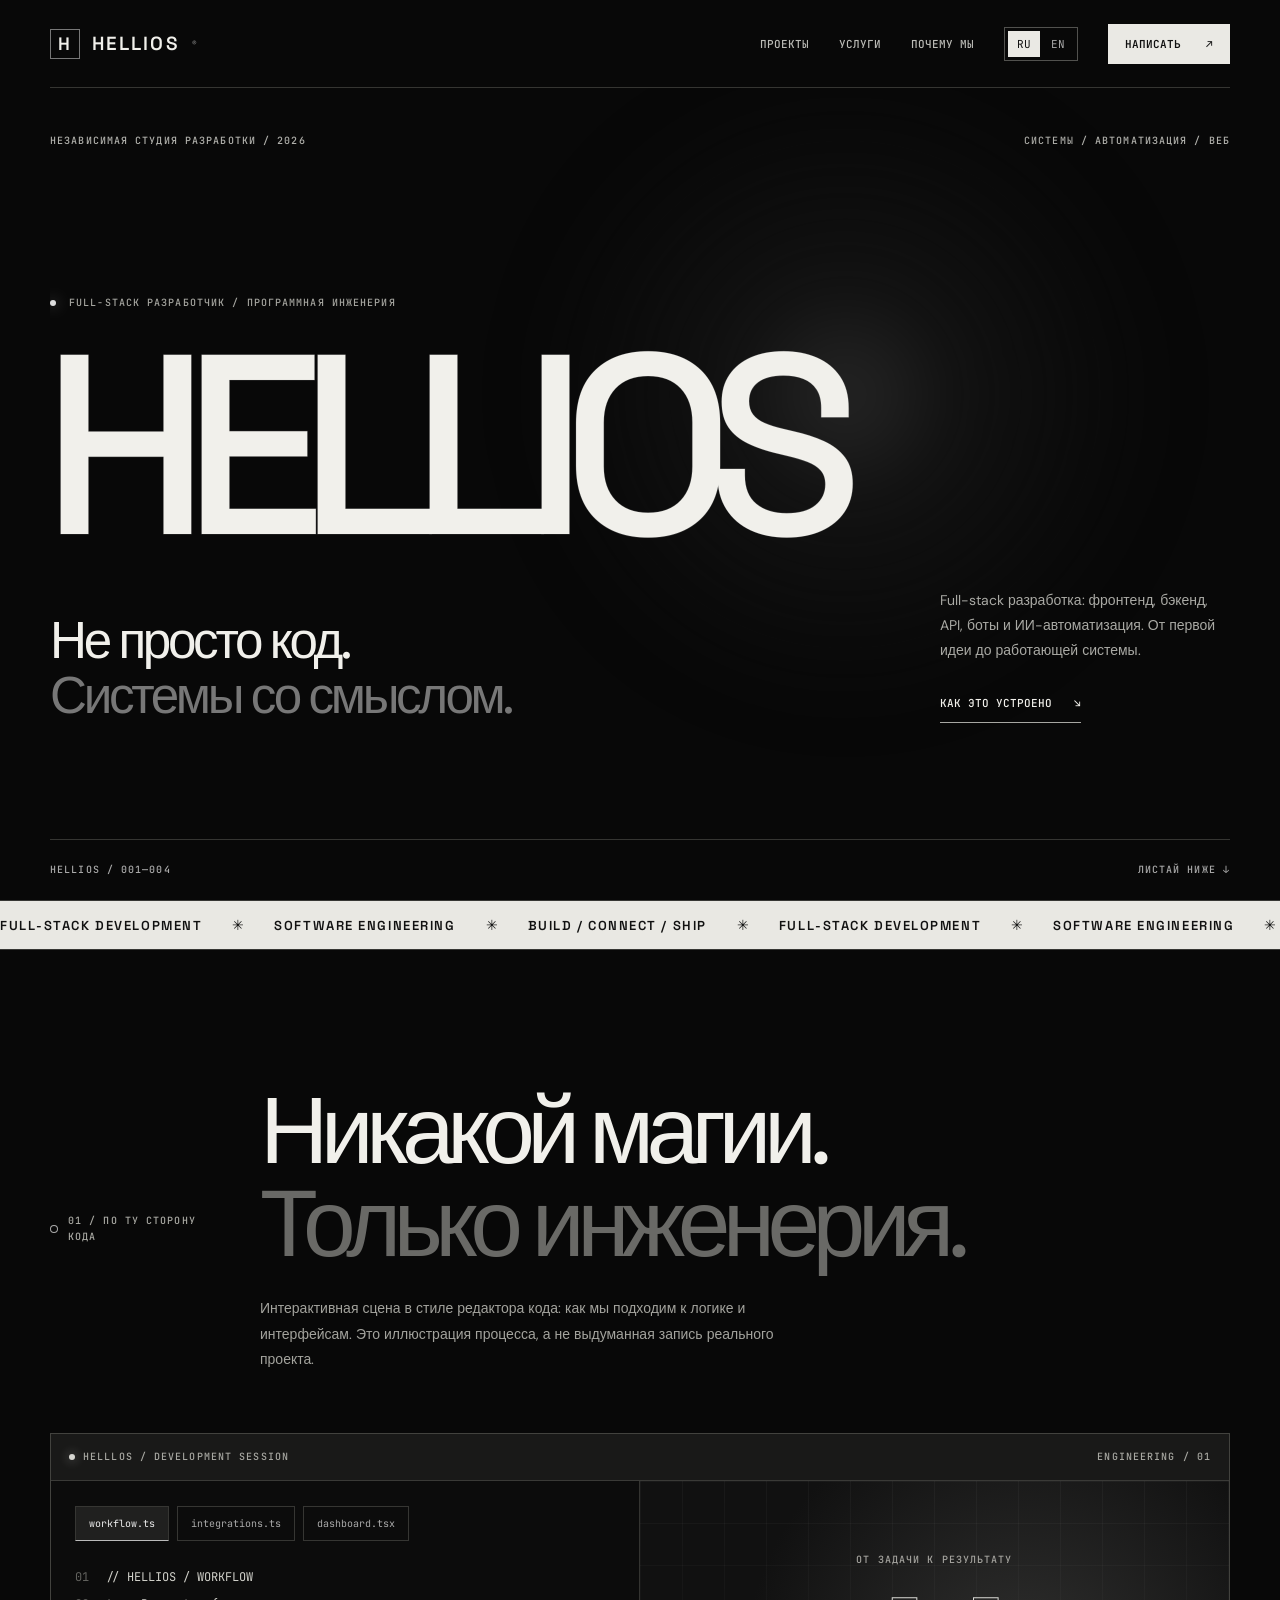
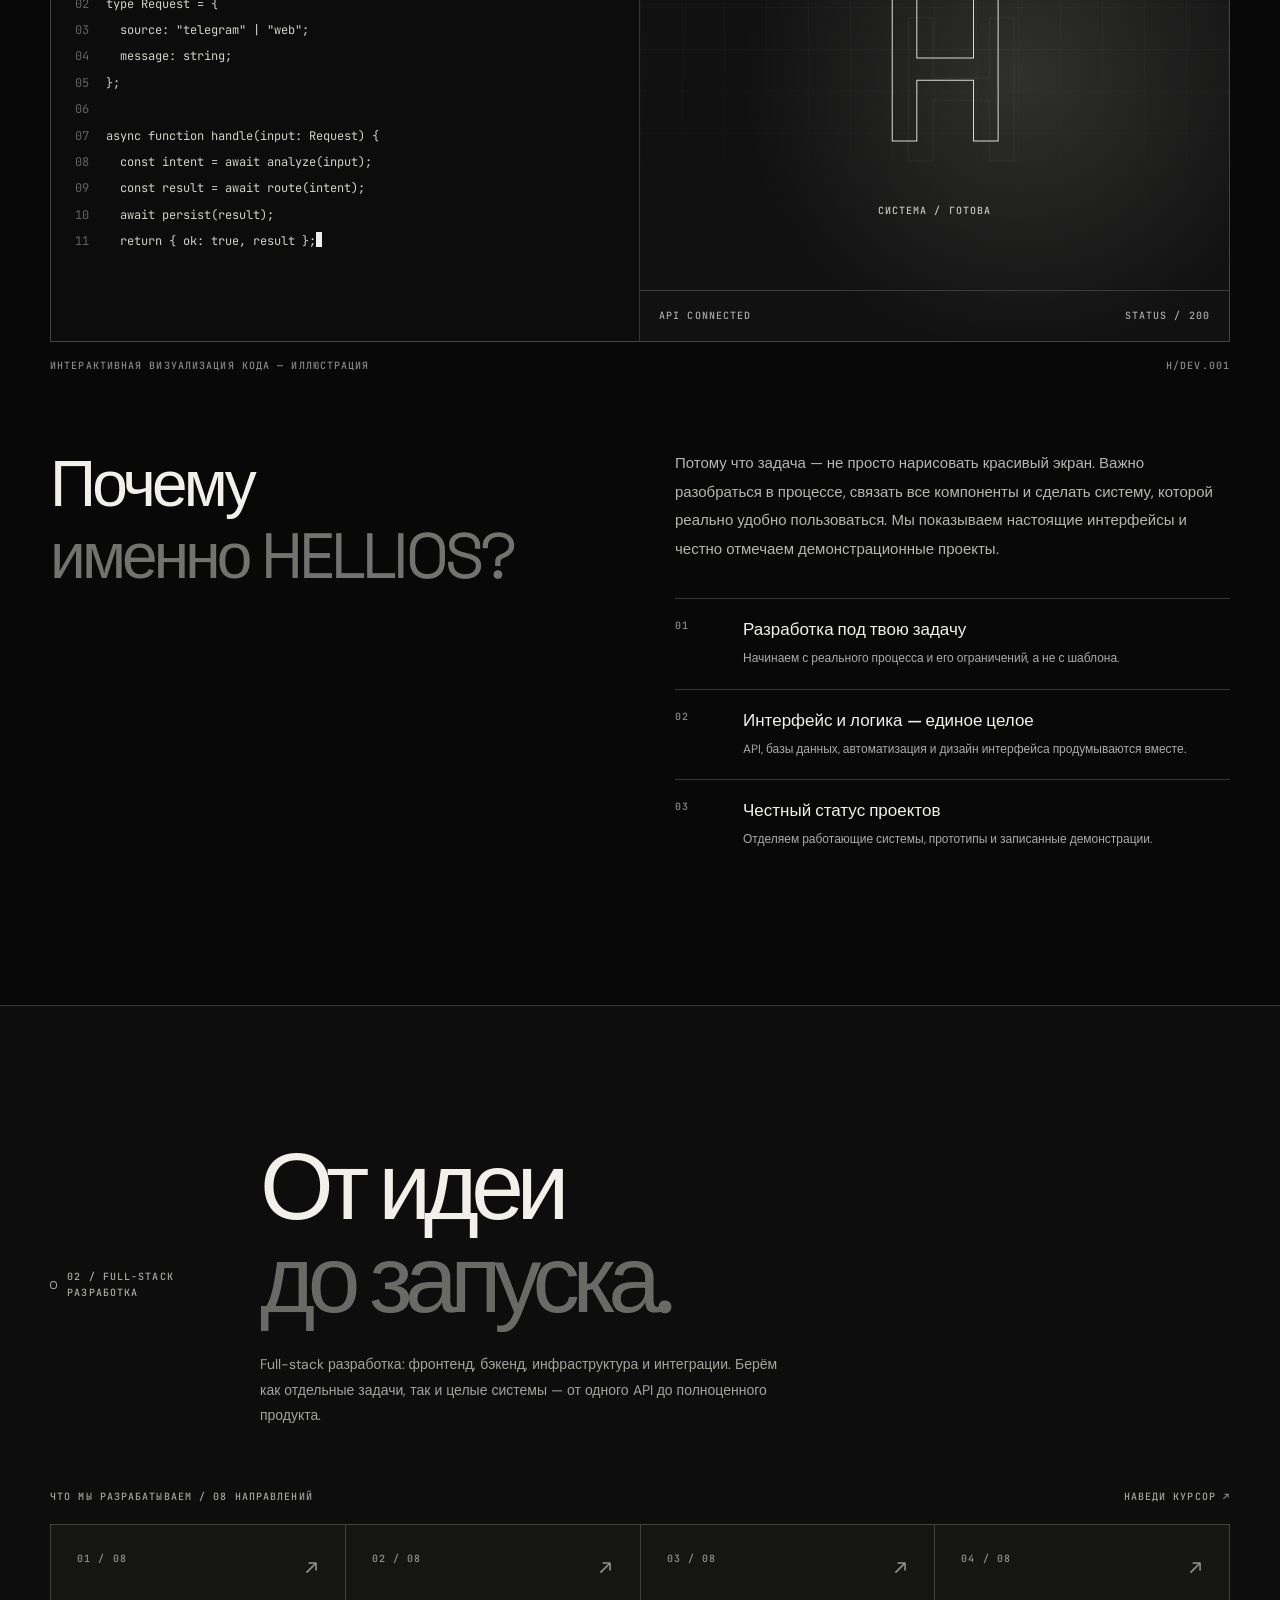
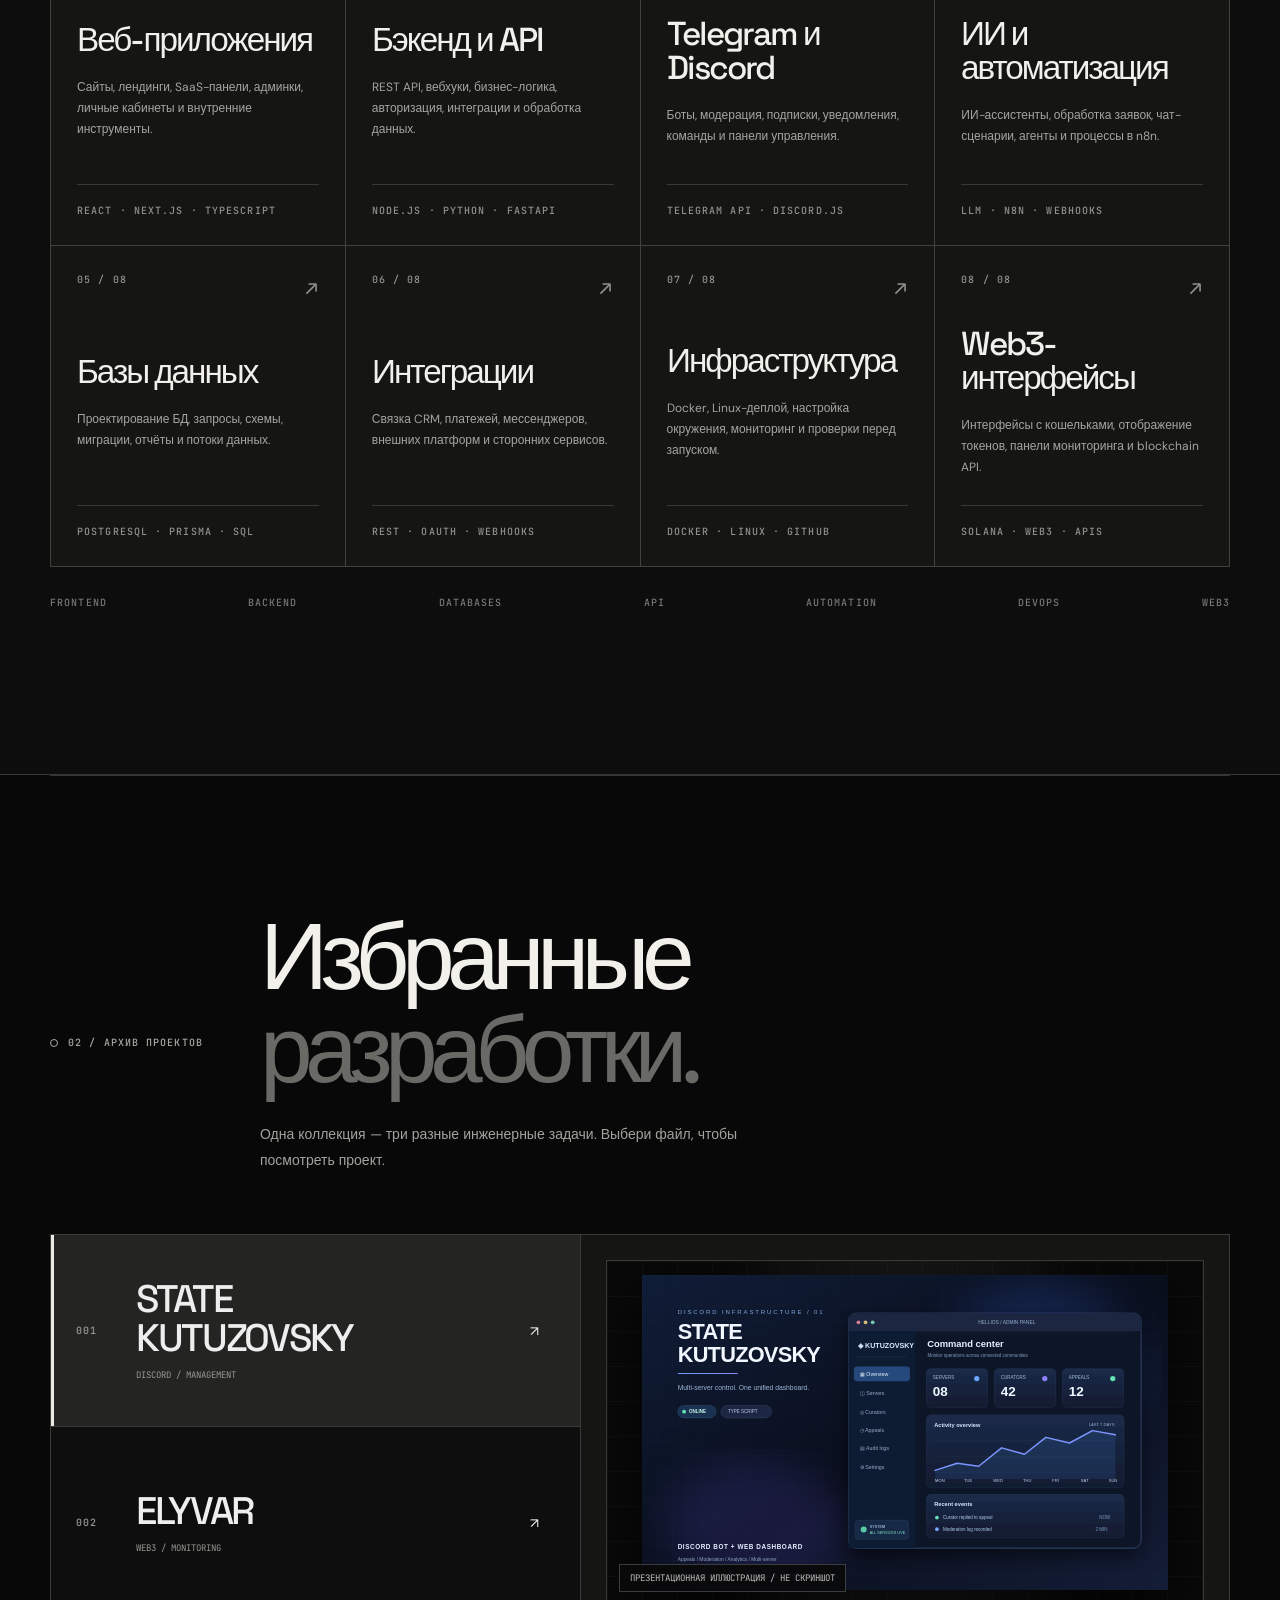
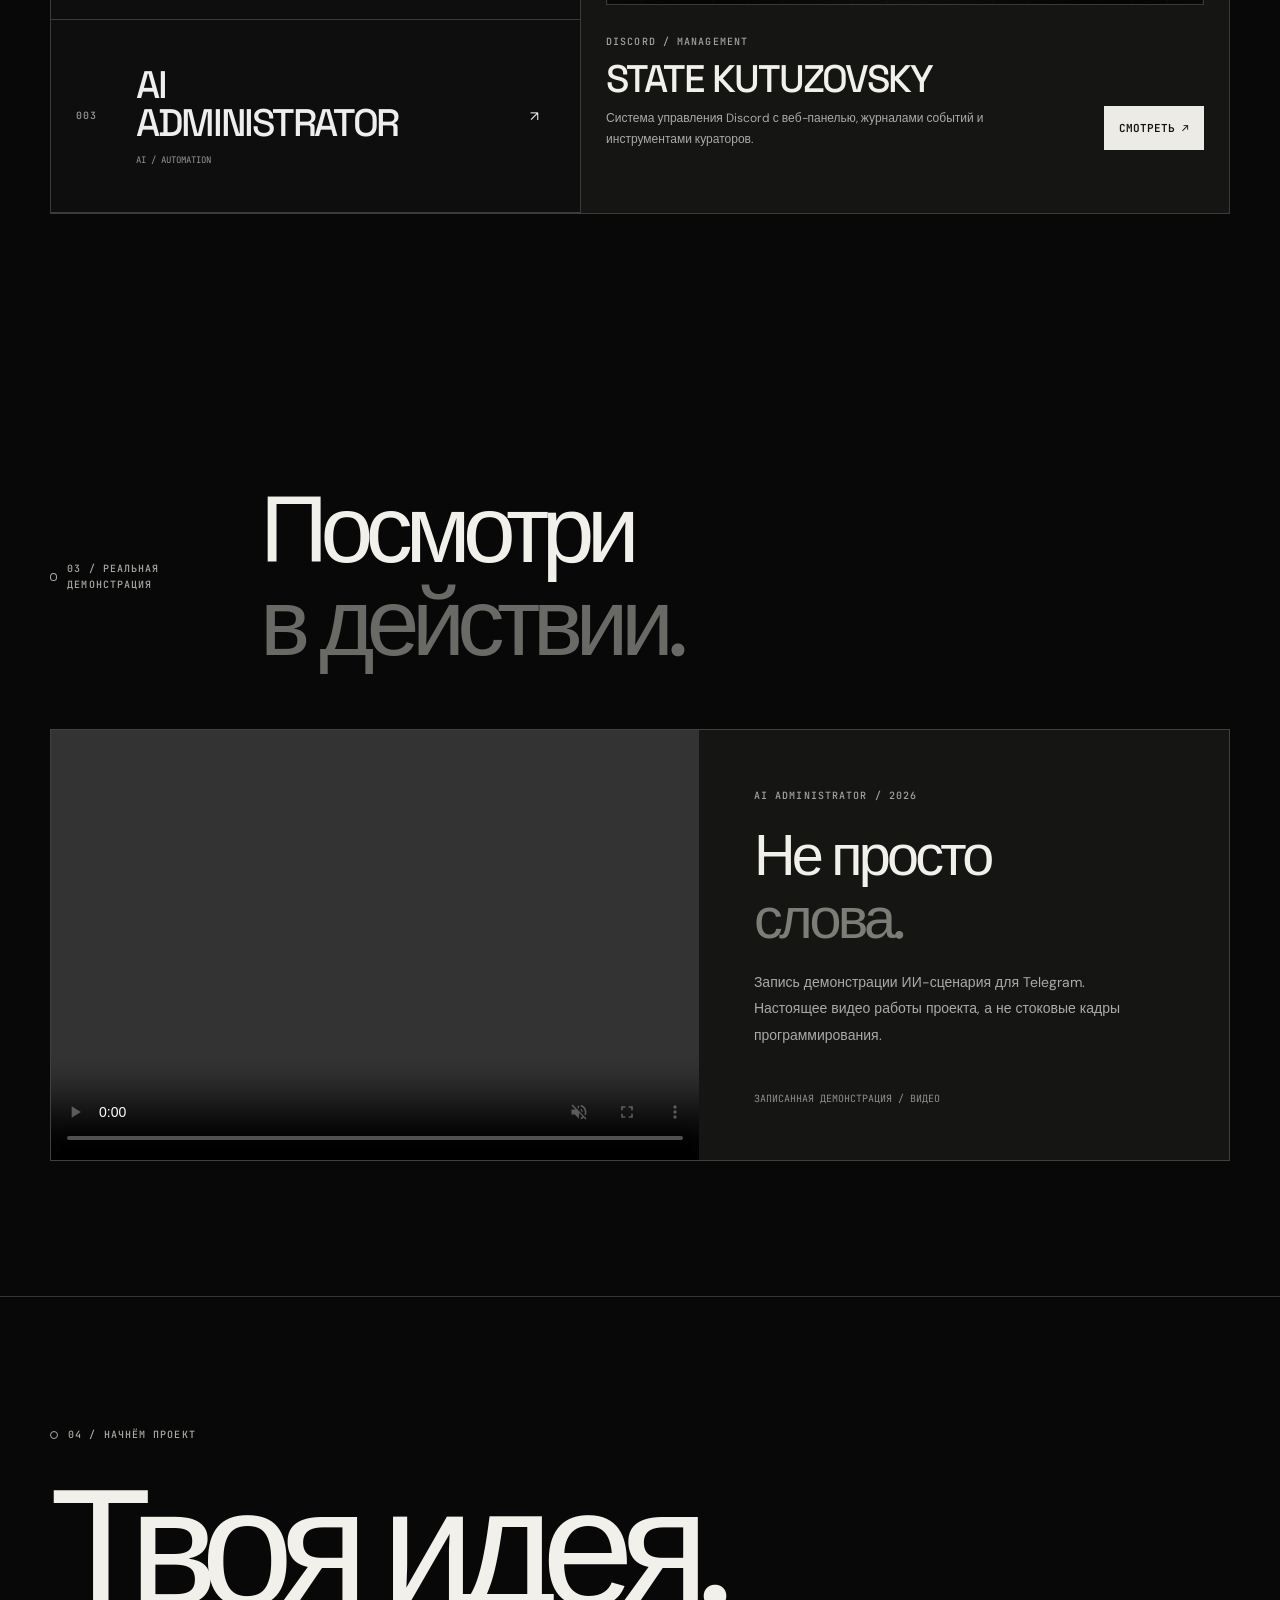
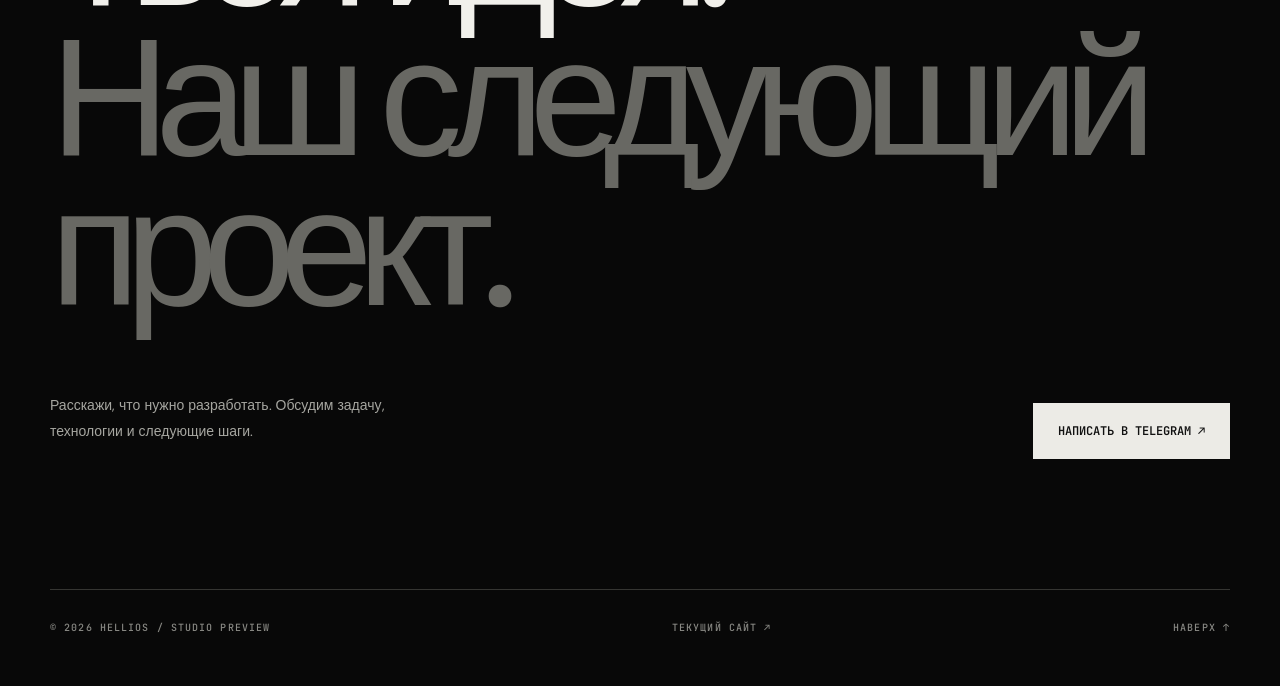
==== commit ae176431: "Expand HELLIOS preview with full-stack capabilities and kinetic monochrome dust interactions" ====
--- a/preview/index.html
+++ b/preview/index.html
@@ -16,15 +16,24 @@
 @media(max-width:750px){.wrap{width:calc(100% - 36px)}.head{height:75px}.head nav{gap:12px}.head nav>a:not(.contact-btn){display:none}.contact-btn{padding:11px 12px;gap:8px}.intro{min-height:680px}.intro-meta{padding-top:30px}.intro-meta span:last-child{display:none}.hero-main h1{font-size:19vw}.hero-row{display:block}.hero-right{margin-top:30px}.hero-row h2{font-size:37px}.section{padding:95px 0}.sec-head{grid-template-columns:1fr;gap:17px}.sec-head h2{font-size:clamp(46px,9vw,76px)}.cinema-body{grid-template-columns:1fr}.editor{height:315px;border-right:0;border-bottom:1px solid #343431}.output{height:300px}.code{font-size:10px}.why{grid-template-columns:1fr;gap:30px}.archive-ui{grid-template-columns:1fr}.archive-nav{border-right:0;display:grid;grid-template-columns:repeat(3,1fr)}.archive-nav button{display:flex;flex-direction:column;align-items:flex-start;min-height:125px;padding:15px 10px;border-bottom:0;border-right:1px solid #343431}.archive-nav strong{font-size:clamp(17px,4vw,25px)}.archive-nav small{font-size:8px}.archive-media{height:270px}.video-story{grid-template-columns:1fr}.video-story video{height:300px}.end-bottom{flex-direction:column;align-items:start}.end h2{font-size:12vw}.intro-bottom{font-size:9px}.loader-main strong{font-size:18vw}}
 @media(max-width:450px){.brand{font-size:16px}.brand-icon{width:25px;height:25px}.intro{min-height:650px}.hero-row h2{font-size:31px}.archive-nav strong{font-size:17px}.archive-panel{padding:13px}.archive-panel-bottom a{width:100%;text-align:center}.video-story-copy{padding:25px}.cinema-note{font-size:9px}}
 @media(prefers-reduced-motion:reduce){html{scroll-behavior:auto}.loader,.cursor{display:none!important}.reveal{opacity:1;transform:none;transition:none}.output-symbol,.typing-caret{animation:none}}
+
+/* HELLIOS V3 — typographic motion, tactile disciplines, monochrome dust */
+.hero-main .kinetic-title{display:inline-block;position:relative;transform:translate3d(var(--hx,0px),var(--hy,0px),0);transition:transform .65s cubic-bezier(.2,.8,.2,1);will-change:transform}.kinetic-title:after{content:attr(data-ghost);position:absolute;inset:0;z-index:-1;color:transparent;-webkit-text-stroke:1px #ffffff28;transform:translate3d(calc(var(--hx,0px)*-.35),calc(var(--hy,0px)*-.35),0);transition:transform .65s ease;pointer-events:none}.hero-main:hover .kinetic-title{letter-spacing:-.107em}.hero-tag{transition:letter-spacing .5s,color .5s}.hero-main:hover .hero-tag{letter-spacing:.19em;color:#fff}
+.ticker{overflow:hidden;border-block:1px solid #373734;background:#e9e8e3;color:#111;padding:15px 0;white-space:nowrap}.ticker-track{display:flex;gap:30px;align-items:center;width:max-content;animation:ticker 42s linear infinite}.ticker-track span{font:600 13px var(--display);letter-spacing:.12em}.ticker-track i{font-size:14px;font-style:normal}.ticker:hover .ticker-track{animation-play-state:paused}@keyframes ticker{to{transform:translateX(-50%)}}
+.capabilities{background:#0d0d0d;border-top:1px solid #363632;border-bottom:1px solid #363632}.cap-heading{display:flex;justify-content:space-between;gap:15px;padding:0 0 19px;color:#a4a49e}.cap-grid{display:grid;grid-template-columns:repeat(4,minmax(0,1fr));gap:1px;background:#41413e;border:1px solid #41413e;overflow:hidden}.cap-card{min-height:320px;background:#151514;padding:26px;display:flex;flex-direction:column;justify-content:space-between;position:relative;overflow:hidden;isolation:isolate;outline-offset:-3px;transition:background .55s cubic-bezier(.2,.8,.2,1),color .5s}.cap-card:before{content:"";position:absolute;inset:-30%;background:radial-gradient(circle at var(--px,50%) var(--py,50%),#ffffff20,transparent 40%);opacity:0;transition:opacity .4s;z-index:-1}.cap-card:hover:before,.cap-card:focus-visible:before{opacity:1}.cap-card:hover,.cap-card:focus-visible{background:#e9e8e3;color:#111}.cap-top{display:flex;justify-content:space-between;gap:15px;color:#92928c}.cap-card:hover .cap-top,.cap-card:focus-visible .cap-top{color:#555}.cap-plus{font:22px var(--display);transition:transform .5s}.cap-card:hover .cap-plus{transform:translate(4px,-4px)}.cap-content h3{font:500 clamp(24px,2.6vw,38px)/1.02 var(--display);letter-spacing:-.06em;margin:0 0 20px;transform:translateX(var(--dx,0px));transition:transform .75s cubic-bezier(.16,1,.3,1);will-change:transform}.cap-content p{font-size:12px;line-height:1.75;color:#a5a59f;margin:0;max-width:260px;transition:color .5s,transform .7s cubic-bezier(.16,1,.3,1);transform:translateX(calc(var(--dx,0px)*.4))}.cap-card:hover .cap-content p,.cap-card:focus-visible .cap-content p{color:#494945}.cap-stack{border-top:1px solid #383835;padding-top:18px;color:#92928c;transition:border-color .4s,color .4s}.cap-card:hover .cap-stack,.cap-card:focus-visible .cap-stack{border-color:#b9b9b3;color:#51514d}.stackline{display:flex;justify-content:space-between;gap:12px;flex-wrap:wrap;padding:28px 0;color:#777}.dust-canvas{position:fixed;inset:0;width:100%;height:100%;pointer-events:none;z-index:150;display:block}.cap-card:hover .dust-title{letter-spacing:-.065em}.sec-head h2{transition:transform .7s cubic-bezier(.2,.8,.2,1);transform:translateX(var(--section-shift,0px))}.sec-head:hover h2{--section-shift:10px}.proof{transition:padding-left .5s,background .5s}.proof:hover{padding-left:13px;background:#ffffff05}.textlink,.archive-nav strong{transition:transform .55s cubic-bezier(.2,.8,.2,1)}.archive-nav button:hover strong{transform:translateX(7px)}.archive-nav strong{display:inline-block}
+@media(max-width:1100px){.cap-grid{grid-template-columns:repeat(2,minmax(0,1fr))}.cap-card{min-height:285px}.cap-content h3{font-size:35px}}
+@media(max-width:750px){.cap-card{min-height:265px;padding:20px}.cap-content h3{font-size:27px}.cap-heading span:last-child{display:none}.ticker-track{animation-duration:55s}.stackline{justify-content:flex-start;gap:20px}}
+@media(max-width:470px){.cap-grid{grid-template-columns:1fr}.cap-card{min-height:225px}.cap-content h3{font-size:32px}.cap-content p{max-width:340px}.stackline{gap:12px}.ticker-track span{font-size:11px}}
+@media(prefers-reduced-motion:reduce){.ticker-track{animation:none}.hero-main .kinetic-title,.kinetic-title:after,.cap-content h3,.cap-content p,.sec-head h2{transition:none!important;transform:none!important}.dust-canvas{display:none}}
 </style></head>
-<body><div class="loader" id="loader" role="status" aria-label="Loading"><div class="loader-head micro"><span>HELLIOS / STUDIO</span><span>INDEPENDENT ENGINEERING</span></div><div class="loader-main"><div><strong>HELLIOS.</strong><span class="micro" data-en="INITIALIZING EXPERIENCE" data-ru="ЗАГРУЗКА ПРОСТРАНСТВА">ЗАГРУЗКА ПРОСТРАНСТВА</span></div></div><div class="loader-foot micro"><span>DESIGNED TO WORK.</span><span id="loader-count">000%</span></div></div><div class="cursor" id="cursor" aria-hidden="true"></div>
-<header class="head wrap"><a href="#top" class="brand"><span class="brand-icon">H</span>HELLIOS<sup style="font-size:9px;color:#999">®</sup></a><nav><a href="#work" data-en="WORK" data-ru="ПРОЕКТЫ">ПРОЕКТЫ</a><a href="#why" data-en="WHY HELLIOS" data-ru="ПОЧЕМУ МЫ">ПОЧЕМУ МЫ</a><div class="lang"><button id="ru" class="on" aria-pressed="true">RU</button><button id="en" aria-pressed="false">EN</button></div><a class="contact-btn" href="https://t.me/helliosweb" target="_blank" rel="noopener noreferrer"><span data-en="LET'S TALK" data-ru="НАПИСАТЬ">НАПИСАТЬ</span>↗</a></nav></header>
+<body><div class="loader" id="loader" role="status" aria-label="Loading"><div class="loader-head micro"><span>HELLIOS / STUDIO</span><span>INDEPENDENT ENGINEERING</span></div><div class="loader-main"><div><strong>HELLIOS.</strong><span class="micro" data-en="INITIALIZING EXPERIENCE" data-ru="ЗАГРУЗКА ПРОСТРАНСТВА">ЗАГРУЗКА ПРОСТРАНСТВА</span></div></div><div class="loader-foot micro"><span>DESIGNED TO WORK.</span><span id="loader-count">000%</span></div></div><div class="cursor" id="cursor" aria-hidden="true"></div><canvas class="dust-canvas" id="dust-canvas" aria-hidden="true"></canvas>
+<header class="head wrap"><a href="#top" class="brand"><span class="brand-icon">H</span>HELLIOS<sup style="font-size:9px;color:#999">®</sup></a><nav><a href="#work" data-en="WORK" data-ru="ПРОЕКТЫ">ПРОЕКТЫ</a><a href="#expertise" data-en="EXPERTISE" data-ru="УСЛУГИ">УСЛУГИ</a><a href="#why" data-en="WHY HELLIOS" data-ru="ПОЧЕМУ МЫ">ПОЧЕМУ МЫ</a><div class="lang"><button id="ru" class="on" aria-pressed="true">RU</button><button id="en" aria-pressed="false">EN</button></div><a class="contact-btn" href="https://t.me/helliosweb" target="_blank" rel="noopener noreferrer"><span data-en="LET'S TALK" data-ru="НАПИСАТЬ">НАПИСАТЬ</span>↗</a></nav></header>
 <main id="top">
-<section class="intro wrap"><div class="intro-meta micro"><span data-en="INDEPENDENT SOFTWARE STUDIO / 2026" data-ru="НЕЗАВИСИМАЯ СТУДИЯ РАЗРАБОТКИ / 2026">НЕЗАВИСИМАЯ СТУДИЯ РАЗРАБОТКИ / 2026</span><span data-en="SYSTEMS / AUTOMATION / WEB" data-ru="СИСТЕМЫ / АВТОМАТИЗАЦИЯ / ВЕБ">СИСТЕМЫ / АВТОМАТИЗАЦИЯ / ВЕБ</span></div><div class="hero-main"><div class="hero-tag micro" data-en="THE WORK SPEAKS" data-ru="ЗА НАС ГОВОРЯТ ПРОЕКТЫ">ЗА НАС ГОВОРЯТ ПРОЕКТЫ</div><h1>HELLIOS</h1><div class="hero-row"><h2><span data-en="Not just code." data-ru="Не просто код.">Не просто код.</span><br><em data-en="Systems with purpose." data-ru="Системы со смыслом.">Системы со смыслом.</em></h2><div class="hero-right"><p data-en="Bots, interfaces and automations built around real workflows. Explore what happens behind the screen." data-ru="Боты, интерфейсы и автоматизация под реальные задачи. Посмотри, что происходит по ту сторону экрана.">Боты, интерфейсы и автоматизация под реальные задачи. Посмотри, что происходит по ту сторону экрана.</p><a class="textlink" href="#behind"><span data-en="BEHIND THE BUILD" data-ru="КАК ЭТО УСТРОЕНО">КАК ЭТО УСТРОЕНО</span>↘</a></div></div></div><div class="intro-bottom micro"><span>HELLIOS / 001—004</span><span data-en="SCROLL TO EXPLORE ↓" data-ru="ЛИСТАЙ НИЖЕ ↓">ЛИСТАЙ НИЖЕ ↓</span></div></section>
-<section class="section wrap" id="behind"><div class="sec-head reveal"><div class="kicker micro" data-en="01 / BEHIND THE BUILD" data-ru="01 / ПО ТУ СТОРОНУ КОДА">01 / ПО ТУ СТОРОНУ КОДА</div><div><h2><span data-en="Not magic." data-ru="Никакой магии.">Никакой магии.</span><br><em data-en="Just engineering." data-ru="Только инженерия.">Только инженерия.</em></h2><p data-en="An interactive code-inspired sequence. A look at the thinking behind the interfaces — not stock footage or a fabricated recording of a real project." data-ru="Интерактивная сцена в стиле редактора кода: как мы подходим к логике и интерфейсам. Это иллюстрация процесса, а не выдуманная запись реального проекта.">Интерактивная сцена в стиле редактора кода: как мы подходим к логике и интерфейсам. Это иллюстрация процесса, а не выдуманная запись реального проекта.</p></div></div>
+<section class="intro wrap"><div class="intro-meta micro"><span data-en="INDEPENDENT SOFTWARE STUDIO / 2026" data-ru="НЕЗАВИСИМАЯ СТУДИЯ РАЗРАБОТКИ / 2026">НЕЗАВИСИМАЯ СТУДИЯ РАЗРАБОТКИ / 2026</span><span data-en="SYSTEMS / AUTOMATION / WEB" data-ru="СИСТЕМЫ / АВТОМАТИЗАЦИЯ / ВЕБ">СИСТЕМЫ / АВТОМАТИЗАЦИЯ / ВЕБ</span></div><div class="hero-main" id="hero-interactive"><div class="hero-tag micro" data-en="FULL-STACK DEVELOPER / SOFTWARE ENGINEERING" data-ru="FULL-STACK РАЗРАБОТЧИК / ПРОГРАММНАЯ ИНЖЕНЕРИЯ">FULL-STACK РАЗРАБОТЧИК / ПРОГРАММНАЯ ИНЖЕНЕРИЯ</div><h1 class="kinetic-title" data-ghost="HELLIOS">HELLIOS</h1><div class="hero-row"><h2><span data-en="Not just code." data-ru="Не просто код.">Не просто код.</span><br><em data-en="Systems with purpose." data-ru="Системы со смыслом.">Системы со смыслом.</em></h2><div class="hero-right"><p data-en="Full-stack engineering: frontend, backend, APIs, bots and intelligent automation. From first sketch to working systems." data-ru="Full-stack разработка: фронтенд, бэкенд, API, боты и ИИ-автоматизация. От первой идеи до работающей системы.">Full-stack разработка: фронтенд, бэкенд, API, боты и ИИ-автоматизация. От первой идеи до работающей системы.</p><a class="textlink" href="#behind"><span data-en="BEHIND THE BUILD" data-ru="КАК ЭТО УСТРОЕНО">КАК ЭТО УСТРОЕНО</span>↘</a></div></div></div><div class="intro-bottom micro"><span>HELLIOS / 001—004</span><span data-en="SCROLL TO EXPLORE ↓" data-ru="ЛИСТАЙ НИЖЕ ↓">ЛИСТАЙ НИЖЕ ↓</span></div></section>
+<div class="ticker" aria-hidden="true"><div class="ticker-track"><span>FULL-STACK DEVELOPMENT</span><i>✳</i><span>SOFTWARE ENGINEERING</span><i>✳</i><span>BUILD / CONNECT / SHIP</span><i>✳</i><span>FULL-STACK DEVELOPMENT</span><i>✳</i><span>SOFTWARE ENGINEERING</span><i>✳</i><span>BUILD / CONNECT / SHIP</span><i>✳</i><span>FULL-STACK DEVELOPMENT</span><i>✳</i><span>SOFTWARE ENGINEERING</span><i>✳</i><span>BUILD / CONNECT / SHIP</span><i>✳</i><span>FULL-STACK DEVELOPMENT</span><i>✳</i><span>SOFTWARE ENGINEERING</span><i>✳</i><span>BUILD / CONNECT / SHIP</span><i>✳</i></div></div><section class="section wrap" id="behind"><div class="sec-head reveal"><div class="kicker micro" data-en="01 / BEHIND THE BUILD" data-ru="01 / ПО ТУ СТОРОНУ КОДА">01 / ПО ТУ СТОРОНУ КОДА</div><div><h2><span data-en="Not magic." data-ru="Никакой магии.">Никакой магии.</span><br><em data-en="Just engineering." data-ru="Только инженерия.">Только инженерия.</em></h2><p data-en="An interactive code-inspired sequence. A look at the thinking behind the interfaces — not stock footage or a fabricated recording of a real project." data-ru="Интерактивная сцена в стиле редактора кода: как мы подходим к логике и интерфейсам. Это иллюстрация процесса, а не выдуманная запись реального проекта.">Интерактивная сцена в стиле редактора кода: как мы подходим к логике и интерфейсам. Это иллюстрация процесса, а не выдуманная запись реального проекта.</p></div></div>
 <div class="cinema reveal"><div class="cinema-bar micro"><span><i class="led"></i> HELLlOS / DEVELOPMENT SESSION</span><span>ENGINEERING / 01</span></div><div class="cinema-body"><div class="editor"><div class="editor-tabs"><span>workflow.ts</span><span>integrations.ts</span><span>dashboard.tsx</span></div><div class="code" id="code"></div></div><div class="output"><div class="output-grid"></div><div class="output-inner"><span class="micro muted" data-en="FROM INPUT TO OUTPUT" data-ru="ОТ ЗАДАЧИ К РЕЗУЛЬТАТУ">ОТ ЗАДАЧИ К РЕЗУЛЬТАТУ</span><div class="output-symbol">H</div><p class="micro" id="output-status" data-en="SYSTEM / READY" data-ru="СИСТЕМА / ГОТОВА">СИСТЕМА / ГОТОВА</p></div><div class="output-stats micro"><span>API CONNECTED</span><span>STATUS / 200</span></div></div></div></div><div class="cinema-note micro"><span data-en="INTERACTIVE CODE VISUALIZATION — ILLUSTRATIVE" data-ru="ИНТЕРАКТИВНАЯ ВИЗУАЛИЗАЦИЯ КОДА — ИЛЛЮСТРАЦИЯ">ИНТЕРАКТИВНАЯ ВИЗУАЛИЗАЦИЯ КОДА — ИЛЛЮСТРАЦИЯ</span><span>H/DEV.001</span></div>
 <div class="why reveal" id="why"><h3><span data-en="Why work" data-ru="Почему">Почему</span><br><em data-en="with HELLIOS?" data-ru="именно HELLIOS?">именно HELLIOS?</em></h3><div class="why-content"><p data-en="Because the goal isn't to deliver a pretty screen and disappear. It's to understand the workflow, connect the pieces and make a system that people can actually use. Our work is shown through real interfaces and clearly labelled demonstrations." data-ru="Потому что задача — не просто нарисовать красивый экран. Важно разобраться в процессе, связать все компоненты и сделать систему, которой реально удобно пользоваться. Мы показываем настоящие интерфейсы и честно отмечаем демонстрационные проекты.">Потому что задача — не просто нарисовать красивый экран. Важно разобраться в процессе, связать все компоненты и сделать систему, которой реально удобно пользоваться. Мы показываем настоящие интерфейсы и честно отмечаем демонстрационные проекты.</p><div class="proof"><span class="micro">01</span><div><strong data-en="Built for your workflow" data-ru="Разработка под твою задачу">Разработка под твою задачу</strong><p data-en="We start with the real process and its constraints, not a template." data-ru="Начинаем с реального процесса и его ограничений, а не с шаблона.">Начинаем с реального процесса и его ограничений, а не с шаблона.</p></div></div><div class="proof"><span class="micro">02</span><div><strong data-en="Frontend and backend together" data-ru="Интерфейс и логика — единое целое">Интерфейс и логика — единое целое</strong><p data-en="APIs, databases, automation and interface design are considered as one system." data-ru="API, базы данных, автоматизация и дизайн интерфейса продумываются вместе.">API, базы данных, автоматизация и дизайн интерфейса продумываются вместе.</p></div></div><div class="proof"><span class="micro">03</span><div><strong data-en="Clear project status" data-ru="Честный статус проектов">Честный статус проектов</strong><p data-en="We distinguish working systems, prototypes and recorded demos." data-ru="Отделяем работающие системы, прототипы и записанные демонстрации.">Отделяем работающие системы, прототипы и записанные демонстрации.</p></div></div></div></div></section>
-<section class="section wrap archive" id="work"><div class="sec-head reveal"><div class="kicker micro" data-en="02 / THE ARCHIVE" data-ru="02 / АРХИВ ПРОЕКТОВ">02 / АРХИВ ПРОЕКТОВ</div><div><h2><span data-en="Selected" data-ru="Избранные">Избранные</span><br><em data-en="systems." data-ru="разработки.">разработки.</em></h2><p data-en="One collection, three different engineering challenges. Select a file to explore the work." data-ru="Одна коллекция — три разные инженерные задачи. Выбери файл, чтобы посмотреть проект.">Одна коллекция — три разные инженерные задачи. Выбери файл, чтобы посмотреть проект.</p></div></div><div class="archive-ui reveal"><div class="archive-nav"><button class="archive-select" data-project="state" aria-pressed="true"><span class="micro">001</span><span><strong>STATE<br>KUTUZOVSKY</strong><small>DISCORD / MANAGEMENT</small></span><span>↗</span></button><button class="archive-select" data-project="elyvar" aria-pressed="false"><span class="micro">002</span><span><strong>ELYVAR</strong><small>WEB3 / MONITORING</small></span><span>↗</span></button><button class="archive-select" data-project="ai" aria-pressed="false"><span class="micro">003</span><span><strong>AI<br>ADMINISTRATOR</strong><small>AI / AUTOMATION</small></span><span>↗</span></button></div><div class="archive-panel"><div class="archive-media"><img id="archive-img" src="../assets/state-showcase.svg" alt="State Kutuzovsky showcase artwork"><video id="archive-video" muted playsinline loop preload="none" hidden></video><label id="archive-media-label">SHOWCASE ARTWORK / NOT SCREENSHOT</label></div><div class="archive-panel-bottom"><div><span class="micro muted" id="archive-type">DISCORD / MANAGEMENT</span><h3 id="archive-title">STATE KUTUZOVSKY</h3><p id="archive-desc">Система управления Discord с веб-панелью, журналами событий и инструментами кураторов.</p></div><a id="archive-link" href="#demo" data-en="EXPLORE ↗" data-ru="СМОТРЕТЬ ↗">СМОТРЕТЬ ↗</a></div></div></div></section>
+<section class="section capabilities" id="expertise"><div class="wrap"><div class="sec-head reveal"><div class="kicker micro" data-en="02 / FULL-STACK DEVELOPMENT" data-ru="02 / FULL-STACK РАЗРАБОТКА">02 / FULL-STACK РАЗРАБОТКА</div><div><h2><span data-en="From concept" data-ru="От идеи">От идеи</span><br><em data-en="to production." data-ru="до запуска.">до запуска.</em></h2><p data-en="Full-stack development across frontend, backend, infrastructure and integrations. We take on focused tasks or connected systems — from a single API to a complete product." data-ru="Full-stack разработка: фронтенд, бэкенд, инфраструктура и интеграции. Берём как отдельные задачи, так и целые системы — от одного API до полноценного продукта.">Full-stack разработка: фронтенд, бэкенд, инфраструктура и интеграции. Берём как отдельные задачи, так и целые системы — от одного API до полноценного продукта.</p></div></div><div class="cap-heading reveal"><span class="micro" data-en="WHAT WE BUILD / 08 DISCIPLINES" data-ru="ЧТО МЫ РАЗРАБАТЫВАЕМ / 08 НАПРАВЛЕНИЙ">ЧТО МЫ РАЗРАБАТЫВАЕМ / 08 НАПРАВЛЕНИЙ</span><span class="micro" data-en="HOVER TO INTERACT ↗" data-ru="НАВЕДИ КУРСОР ↗">НАВЕДИ КУРСОР ↗</span></div><div class="cap-grid reveal"><article class="cap-card" tabindex="0"><div class="cap-top micro"><span>01 / 08</span><span class="cap-plus" aria-hidden="true">↗</span></div><div class="cap-content"><h3 class="dust-title" data-en="Web applications" data-ru="Веб-приложения">Веб-приложения</h3><p data-en="Websites, landing pages, SaaS dashboards, admin panels, portals and internal tools." data-ru="Сайты, лендинги, SaaS-панели, админки, личные кабинеты и внутренние инструменты.">Сайты, лендинги, SaaS-панели, админки, личные кабинеты и внутренние инструменты.</p></div><div class="cap-stack micro">React · Next.js · TypeScript</div></article><article class="cap-card" tabindex="0"><div class="cap-top micro"><span>02 / 08</span><span class="cap-plus" aria-hidden="true">↗</span></div><div class="cap-content"><h3 class="dust-title" data-en="Backend & API" data-ru="Бэкенд и API">Бэкенд и API</h3><p data-en="REST APIs, webhooks, business logic, authentication, integrations and data processing." data-ru="REST API, вебхуки, бизнес-логика, авторизация, интеграции и обработка данных.">REST API, вебхуки, бизнес-логика, авторизация, интеграции и обработка данных.</p></div><div class="cap-stack micro">Node.js · Python · FastAPI</div></article><article class="cap-card" tabindex="0"><div class="cap-top micro"><span>03 / 08</span><span class="cap-plus" aria-hidden="true">↗</span></div><div class="cap-content"><h3 class="dust-title" data-en="Telegram & Discord" data-ru="Telegram и Discord">Telegram и Discord</h3><p data-en="Bots, moderation, subscriptions, notifications, custom commands and control panels." data-ru="Боты, модерация, подписки, уведомления, команды и панели управления.">Боты, модерация, подписки, уведомления, команды и панели управления.</p></div><div class="cap-stack micro">Telegram API · discord.js</div></article><article class="cap-card" tabindex="0"><div class="cap-top micro"><span>04 / 08</span><span class="cap-plus" aria-hidden="true">↗</span></div><div class="cap-content"><h3 class="dust-title" data-en="AI & automation" data-ru="ИИ и автоматизация">ИИ и автоматизация</h3><p data-en="AI assistants, customer request routing, chat workflows, agents and n8n scenarios." data-ru="ИИ-ассистенты, обработка заявок, чат-сценарии, агенты и процессы в n8n.">ИИ-ассистенты, обработка заявок, чат-сценарии, агенты и процессы в n8n.</p></div><div class="cap-stack micro">LLM · n8n · Webhooks</div></article><article class="cap-card" tabindex="0"><div class="cap-top micro"><span>05 / 08</span><span class="cap-plus" aria-hidden="true">↗</span></div><div class="cap-content"><h3 class="dust-title" data-en="Databases & data" data-ru="Базы данных">Базы данных</h3><p data-en="Database design, queries, schemas, migrations, reports and connected data flows." data-ru="Проектирование БД, запросы, схемы, миграции, отчёты и потоки данных.">Проектирование БД, запросы, схемы, миграции, отчёты и потоки данных.</p></div><div class="cap-stack micro">PostgreSQL · Prisma · SQL</div></article><article class="cap-card" tabindex="0"><div class="cap-top micro"><span>06 / 08</span><span class="cap-plus" aria-hidden="true">↗</span></div><div class="cap-content"><h3 class="dust-title" data-en="Integrations" data-ru="Интеграции">Интеграции</h3><p data-en="Connect CRMs, payments, messaging, external platforms and third-party services." data-ru="Связка CRM, платежей, мессенджеров, внешних платформ и сторонних сервисов.">Связка CRM, платежей, мессенджеров, внешних платформ и сторонних сервисов.</p></div><div class="cap-stack micro">REST · OAuth · Webhooks</div></article><article class="cap-card" tabindex="0"><div class="cap-top micro"><span>07 / 08</span><span class="cap-plus" aria-hidden="true">↗</span></div><div class="cap-content"><h3 class="dust-title" data-en="Infrastructure" data-ru="Инфраструктура">Инфраструктура</h3><p data-en="Dockerized services, Linux deployment, environment setup, monitoring and production checks." data-ru="Docker, Linux-деплой, настройка окружения, мониторинг и проверки перед запуском.">Docker, Linux-деплой, настройка окружения, мониторинг и проверки перед запуском.</p></div><div class="cap-stack micro">Docker · Linux · GitHub</div></article><article class="cap-card" tabindex="0"><div class="cap-top micro"><span>08 / 08</span><span class="cap-plus" aria-hidden="true">↗</span></div><div class="cap-content"><h3 class="dust-title" data-en="Web3 interfaces" data-ru="Web3-интерфейсы">Web3-интерфейсы</h3><p data-en="Wallet-aware interfaces, token data displays, monitoring dashboards and blockchain API integrations." data-ru="Интерфейсы с кошельками, отображение токенов, панели мониторинга и blockchain API.">Интерфейсы с кошельками, отображение токенов, панели мониторинга и blockchain API.</p></div><div class="cap-stack micro">Solana · Web3 · APIs</div></article></div><div class="stackline micro reveal"><span>FRONTEND</span><span>BACKEND</span><span>DATABASES</span><span>API</span><span>AUTOMATION</span><span>DEVOPS</span><span>WEB3</span></div></div></section><section class="section wrap archive" id="work"><div class="sec-head reveal"><div class="kicker micro" data-en="02 / THE ARCHIVE" data-ru="02 / АРХИВ ПРОЕКТОВ">02 / АРХИВ ПРОЕКТОВ</div><div><h2><span data-en="Selected" data-ru="Избранные">Избранные</span><br><em data-en="systems." data-ru="разработки.">разработки.</em></h2><p data-en="One collection, three different engineering challenges. Select a file to explore the work." data-ru="Одна коллекция — три разные инженерные задачи. Выбери файл, чтобы посмотреть проект.">Одна коллекция — три разные инженерные задачи. Выбери файл, чтобы посмотреть проект.</p></div></div><div class="archive-ui reveal"><div class="archive-nav"><button class="archive-select" data-project="state" aria-pressed="true"><span class="micro">001</span><span><strong>STATE<br>KUTUZOVSKY</strong><small>DISCORD / MANAGEMENT</small></span><span>↗</span></button><button class="archive-select" data-project="elyvar" aria-pressed="false"><span class="micro">002</span><span><strong>ELYVAR</strong><small>WEB3 / MONITORING</small></span><span>↗</span></button><button class="archive-select" data-project="ai" aria-pressed="false"><span class="micro">003</span><span><strong>AI<br>ADMINISTRATOR</strong><small>AI / AUTOMATION</small></span><span>↗</span></button></div><div class="archive-panel"><div class="archive-media"><img id="archive-img" src="../assets/state-showcase.svg" alt="State Kutuzovsky showcase artwork"><video id="archive-video" muted playsinline loop preload="none" hidden></video><label id="archive-media-label">SHOWCASE ARTWORK / NOT SCREENSHOT</label></div><div class="archive-panel-bottom"><div><span class="micro muted" id="archive-type">DISCORD / MANAGEMENT</span><h3 id="archive-title">STATE KUTUZOVSKY</h3><p id="archive-desc">Система управления Discord с веб-панелью, журналами событий и инструментами кураторов.</p></div><a id="archive-link" href="#demo" data-en="EXPLORE ↗" data-ru="СМОТРЕТЬ ↗">СМОТРЕТЬ ↗</a></div></div></div></section>
 <section class="section wrap" id="demo"><div class="sec-head reveal"><div class="kicker micro" data-en="03 / REAL DEMONSTRATION" data-ru="03 / РЕАЛЬНАЯ ДЕМОНСТРАЦИЯ">03 / РЕАЛЬНАЯ ДЕМОНСТРАЦИЯ</div><div><h2><span data-en="See it" data-ru="Посмотри">Посмотри</span><br><em data-en="in motion." data-ru="в действии.">в действии.</em></h2></div></div><div class="video-story reveal"><video controls muted playsinline preload="metadata" aria-label="AI Administrator workflow demo"><source src="../assets/0911 (online-video-cutter.com).mp4" type="video/mp4"></video><div class="video-story-copy"><div><span class="micro muted">AI ADMINISTRATOR / 2026</span><h3><span data-en="The work" data-ru="Не просто">Не просто</span><br><em data-en="is the proof." data-ru="слова.">слова.</em></h3><p data-en="A recorded demonstration of an AI-assisted Telegram workflow. A real project recording, not a stock coding video." data-ru="Запись демонстрации ИИ-сценария для Telegram. Настоящее видео работы проекта, а не стоковые кадры программирования.">Запись демонстрации ИИ-сценария для Telegram. Настоящее видео работы проекта, а не стоковые кадры программирования.</p></div><small data-en="RECORDED PROJECT DEMO / VIDEO" data-ru="ЗАПИСАННАЯ ДЕМОНСТРАЦИЯ / ВИДЕО">ЗАПИСАННАЯ ДЕМОНСТРАЦИЯ / ВИДЕО</small></div></div></section>
 <section class="end" id="contact"><div class="wrap"><div class="kicker micro" data-en="04 / LET'S BUILD" data-ru="04 / НАЧНЁМ ПРОЕКТ">04 / НАЧНЁМ ПРОЕКТ</div><h2><span data-en="Your idea." data-ru="Твоя идея.">Твоя идея.</span><br><em data-en="Our next build." data-ru="Наш следующий проект.">Наш следующий проект.</em></h2><div class="end-bottom"><p data-en="Tell us what you need to build. We can talk through the requirements, stack and next steps." data-ru="Расскажи, что нужно разработать. Обсудим задачу, технологии и следующие шаги.">Расскажи, что нужно разработать. Обсудим задачу, технологии и следующие шаги.</p><a href="https://t.me/helliosweb" target="_blank" rel="noopener noreferrer"><span data-en="MESSAGE ON TELEGRAM" data-ru="НАПИСАТЬ В TELEGRAM">НАПИСАТЬ В TELEGRAM</span> ↗</a></div></div></section></main><footer class="wrap micro"><span>© <span id="year">2026</span> HELLIOS / STUDIO PREVIEW</span><a href="../" data-en="CURRENT WEBSITE ↗" data-ru="ТЕКУЩИЙ САЙТ ↗">ТЕКУЩИЙ САЙТ ↗</a><a href="#top" data-en="BACK TO TOP ↑" data-ru="НАВЕРХ ↑">НАВЕРХ ↑</a></footer>
 <script>document.documentElement.classList.add('js');</script><script>
@@ -34,5 +43,27 @@
 const elements=$$('.reveal');if(reduced||!('IntersectionObserver'in window))elements.forEach(el=>el.classList.add('visible'));else{const io=new IntersectionObserver(entries=>entries.forEach(e=>{if(e.isIntersecting){e.target.classList.add('visible');io.unobserve(e.target)}}),{threshold:.08});elements.forEach(el=>io.observe(el))}
 const loader=$('#loader');if(reduced){loader.remove()}else{let seen=false;try{seen=sessionStorage.getItem('hellios-preview-intro')==='1'}catch(e){}const dur=seen?200:1050,begin=performance.now();function progress(now){const ratio=Math.min(1,(now-begin)/dur);$('#loader-count').textContent=String(Math.round(ratio*100)).padStart(3,'0')+'%';if(ratio<1)requestAnimationFrame(progress);else{loader.classList.add('done');setTimeout(()=>loader.remove(),950);try{sessionStorage.setItem('hellios-preview-intro','1')}catch(e){}}}requestAnimationFrame(progress)}
 if(!reduced&&matchMedia('(hover:hover) and (pointer:fine)').matches){const cursor=$('#cursor');document.documentElement.classList.add('cursor-enabled');let x=-100,y=-100,rx=-100,ry=-100,activeCursor=false;addEventListener('pointermove',e=>{x=e.clientX;y=e.clientY;if(!activeCursor){rx=x;ry=y;activeCursor=true;cursor.classList.add('on')}},{passive:true});document.addEventListener('pointerover',e=>cursor.classList.toggle('hover',!!e.target.closest('a,button')));document.addEventListener('pointerout',e=>{if(!e.relatedTarget){cursor.classList.remove('on');activeCursor=false}});function frame(){rx+=(x-rx)*.26;ry+=(y-ry)*.26;cursor.style.transform='translate3d('+rx+'px,'+ry+'px,0)';requestAnimationFrame(frame)}requestAnimationFrame(frame)}
+
+/* Interactive typography and ink-dust — only on desktop fine pointers. */
+if(!reduced&&matchMedia('(hover:hover) and (pointer:fine)').matches){
+ const hero=$('#hero-interactive'),title=$('.kinetic-title');
+ if(hero&&title){
+  hero.addEventListener('pointermove',e=>{const r=hero.getBoundingClientRect(),x=(e.clientX-r.left)/r.width-.5,y=(e.clientY-r.top)/r.height-.5;title.style.setProperty('--hx',(x*17).toFixed(2)+'px');title.style.setProperty('--hy',(y*9).toFixed(2)+'px')},{passive:true});
+  hero.addEventListener('pointerleave',()=>{title.style.setProperty('--hx','0px');title.style.setProperty('--hy','0px')});
+ }
+ const canvas=$('#dust-canvas'),ctx=canvas?.getContext('2d',{alpha:true});
+ if(ctx){
+  let particles=[],cw=0,ch=0,dpr=1,running=false,lastSpawn=0;
+  const resize=()=>{dpr=Math.min(devicePixelRatio||1,2);cw=innerWidth;ch=innerHeight;canvas.width=Math.round(cw*dpr);canvas.height=Math.round(ch*dpr);ctx.setTransform(dpr,0,0,dpr,0,0)};
+  resize();addEventListener('resize',resize,{passive:true});
+  const tick=()=>{ctx.clearRect(0,0,cw,ch);particles=particles.filter(p=>p.life>0);for(const p of particles){p.x+=p.vx;p.y+=p.vy;p.vx*=.985;p.vy*=.985;p.life-=.022;ctx.globalAlpha=Math.max(0,p.life)*.78;ctx.fillStyle=p.dark?'#111':'#ddd';ctx.fillRect(p.x,p.y,p.size,p.size)}ctx.globalAlpha=1;if(particles.length)requestAnimationFrame(tick);else running=false};
+  const spawn=(x,y,dark)=>{for(let i=0;i<4&&particles.length<110;i++){const a=Math.random()*Math.PI*2,s=Math.random()*1.7+.3;particles.push({x,y,vx:Math.cos(a)*s,vy:Math.sin(a)*s-.5,life:Math.random()*.45+.45,size:Math.random()*2+.5,dark})}if(!running){running=true;requestAnimationFrame(tick)}};
+  $('.cap-card').forEach(card=>{
+   card.addEventListener('pointermove',e=>{const r=card.getBoundingClientRect();card.style.setProperty('--dx',Math.max(-10,Math.min(12,(e.clientX-r.left-r.width/2)*.055))+'px');card.style.setProperty('--px',((e.clientX-r.left)/r.width*100)+'%');card.style.setProperty('--py',((e.clientY-r.top)/r.height*100)+'%');if(performance.now()-lastSpawn>36){spawn(e.clientX,e.clientY,true);lastSpawn=performance.now()}},{passive:true});
+   card.addEventListener('pointerleave',()=>card.style.setProperty('--dx','0px'));
+  });
+  hero?.addEventListener('pointermove',e=>{if(performance.now()-lastSpawn>55){spawn(e.clientX,e.clientY,false);lastSpawn=performance.now()}},{passive:true});
+ }
+}
 })();
 </script></body></html>
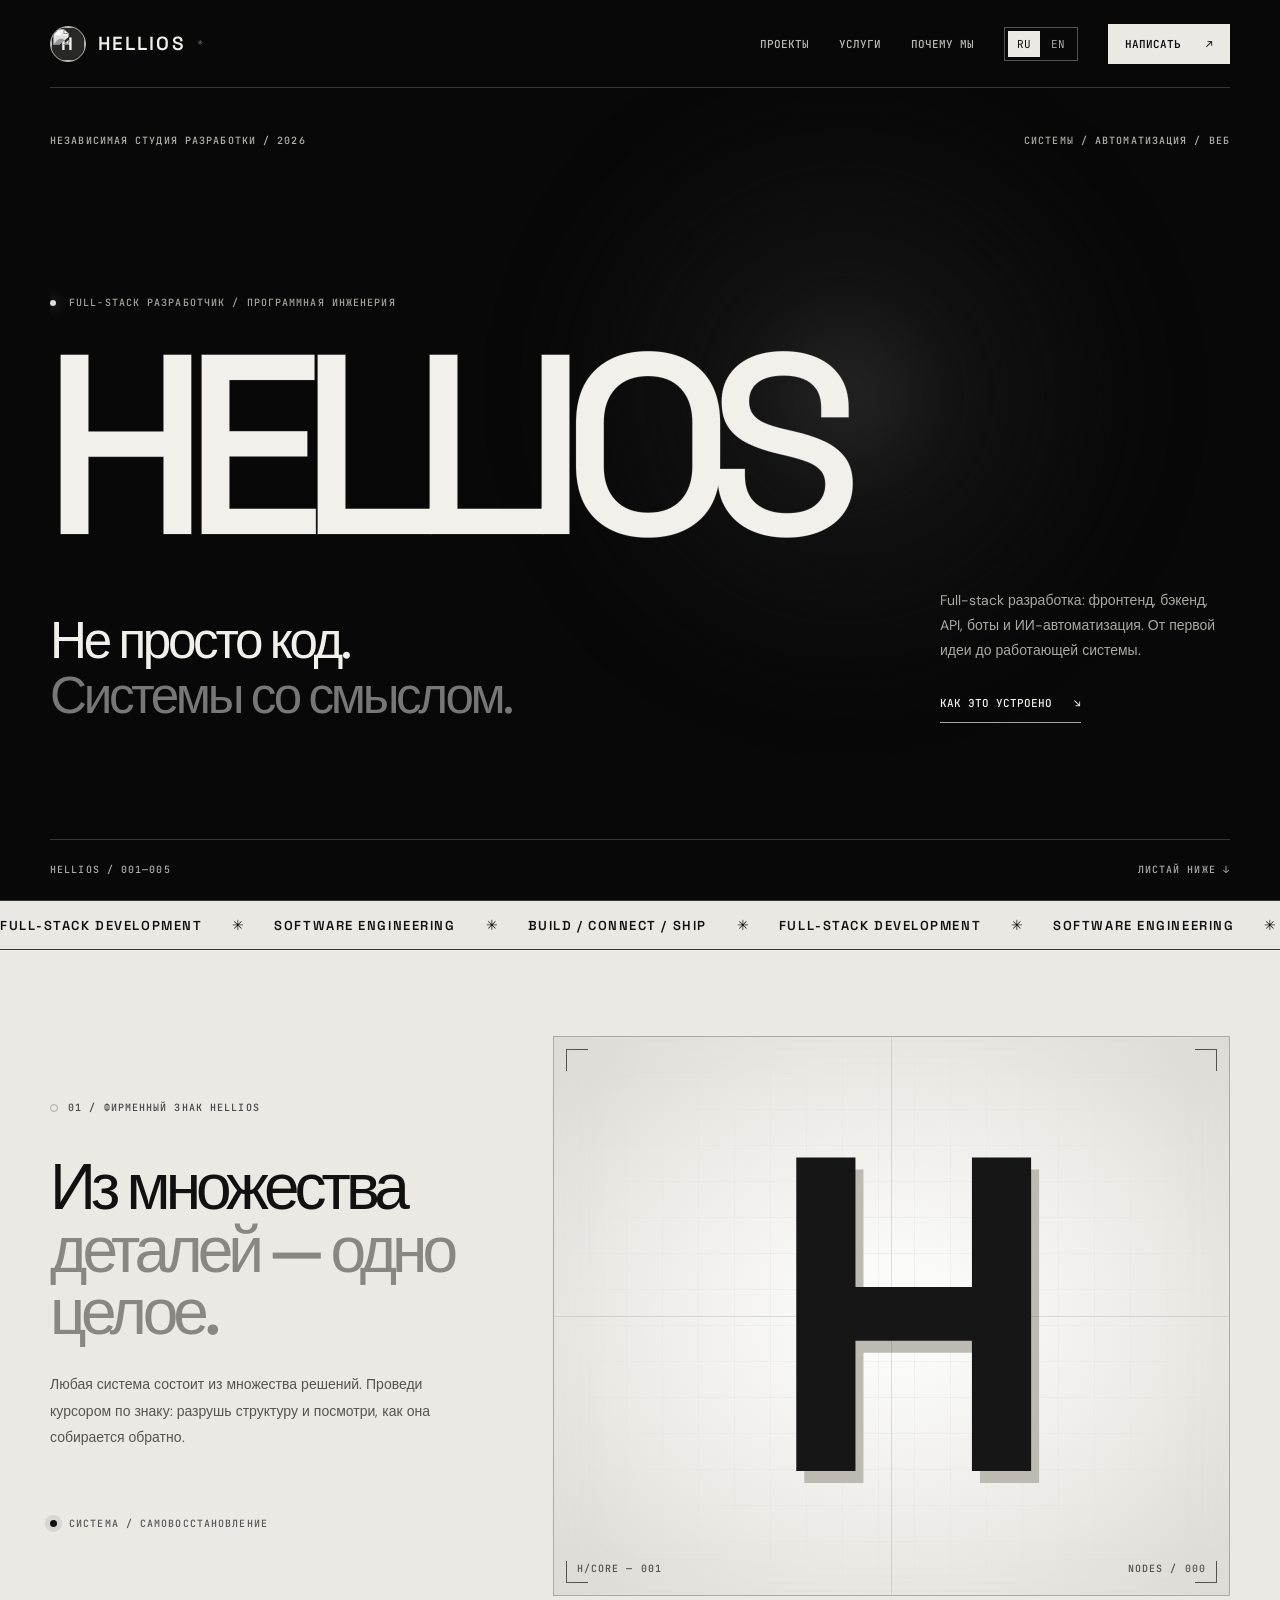
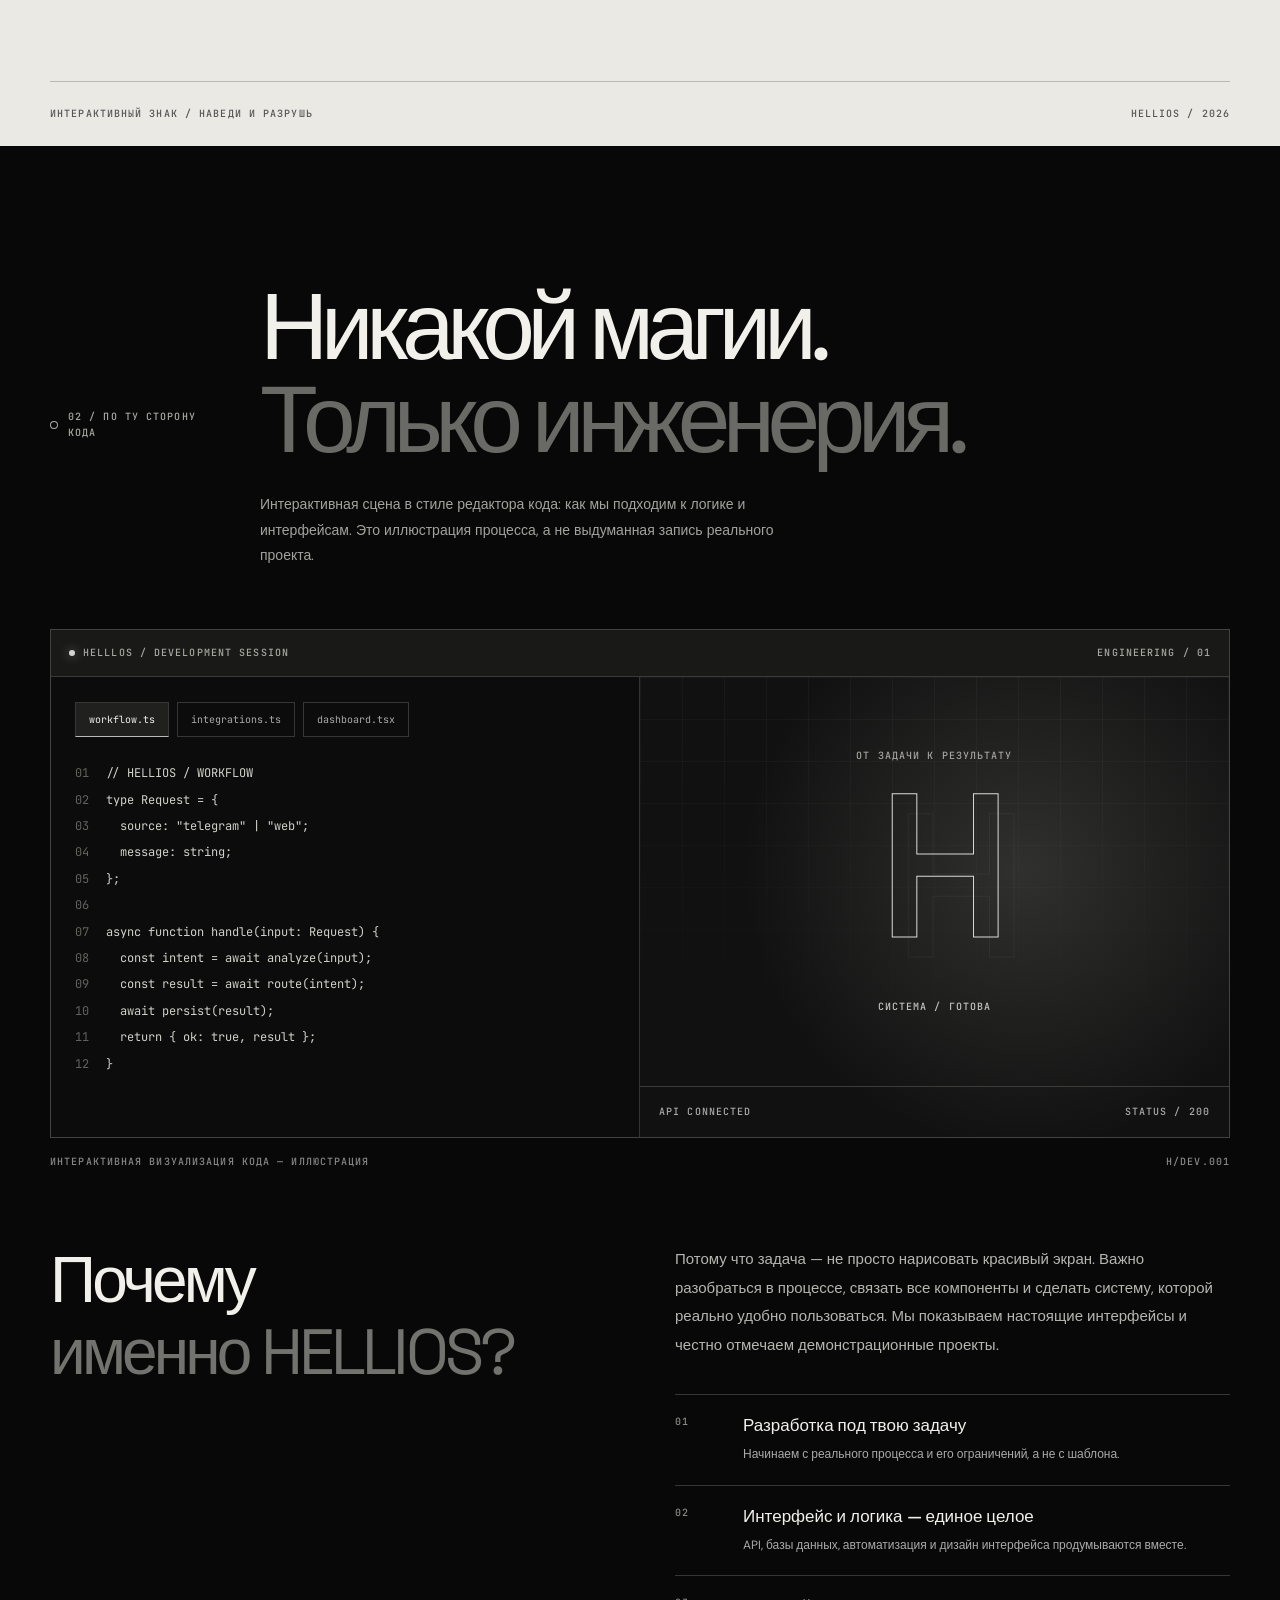
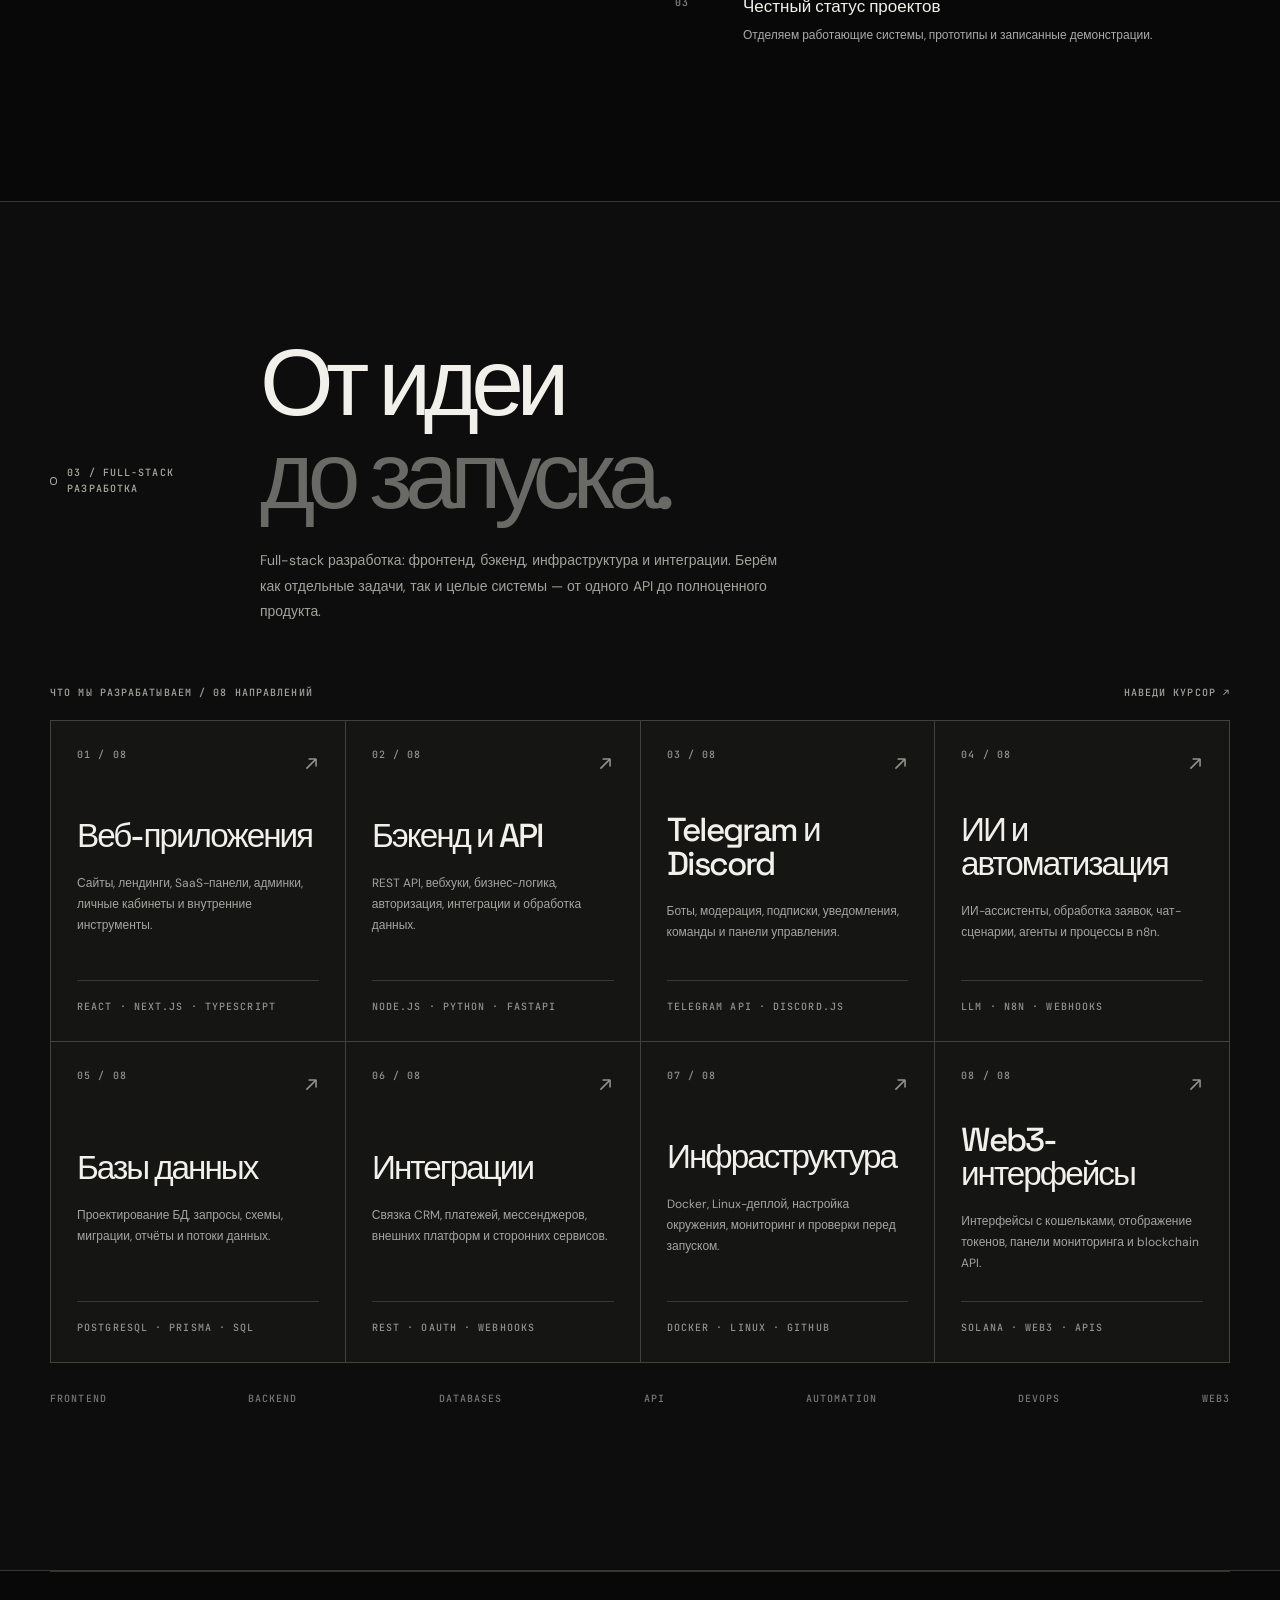
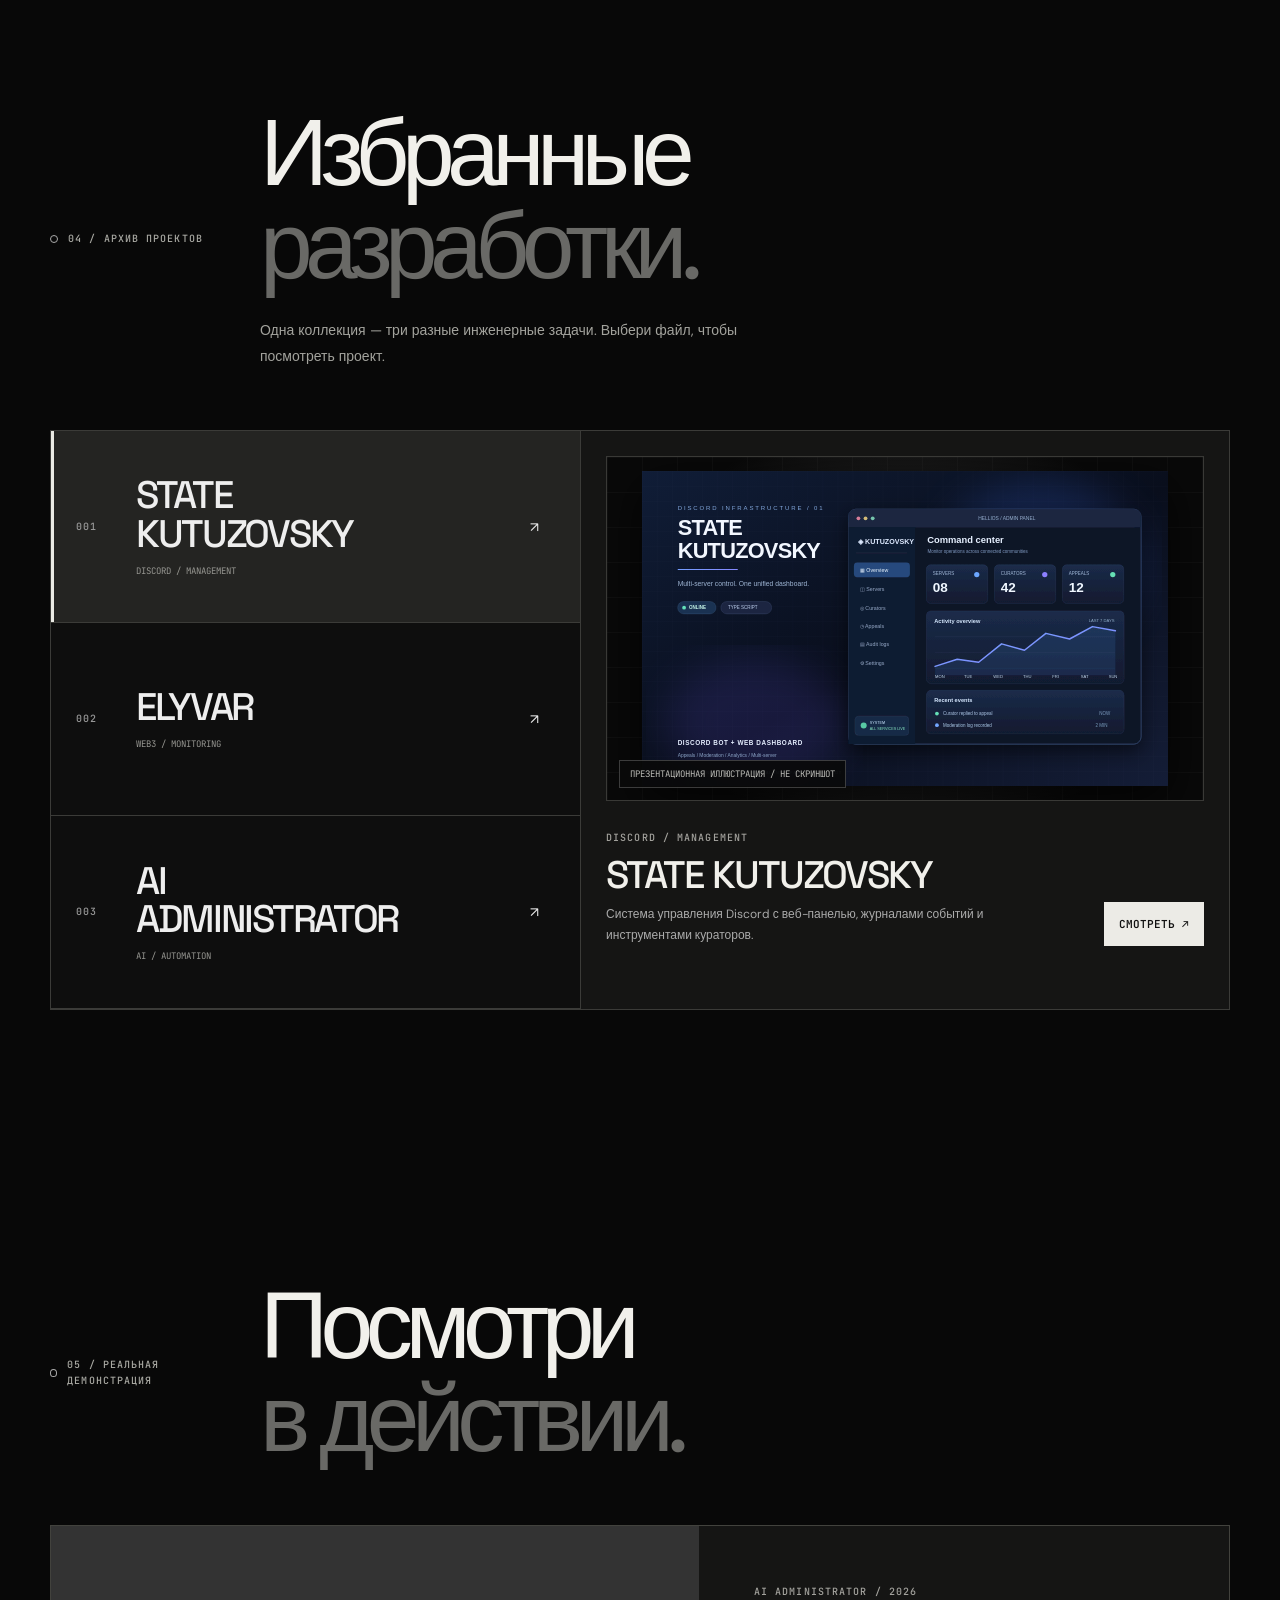
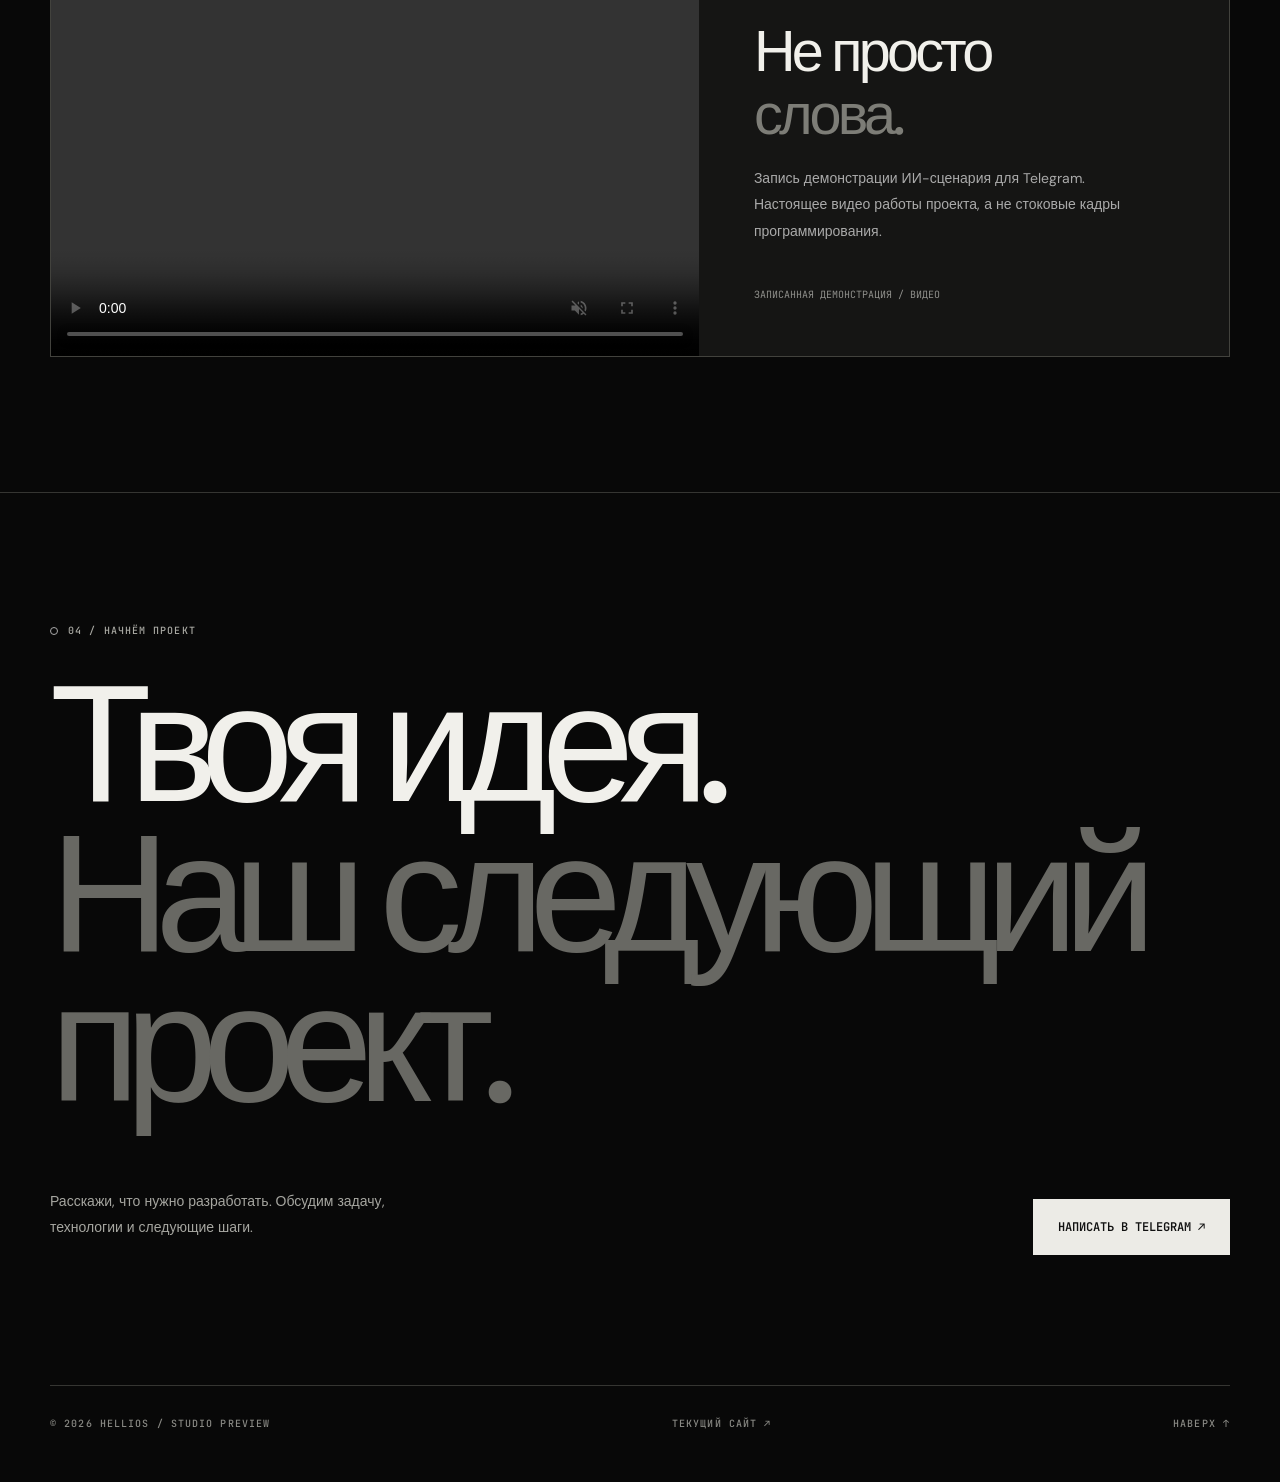
==== commit 9f4bfbbc: "Restore HELLIOS avatar and add interactive self-reconstructing H particle signature" ====
--- a/preview/index.html
+++ b/preview/index.html
@@ -25,16 +25,23 @@
 @media(max-width:750px){.cap-card{min-height:265px;padding:20px}.cap-content h3{font-size:27px}.cap-heading span:last-child{display:none}.ticker-track{animation-duration:55s}.stackline{justify-content:flex-start;gap:20px}}
 @media(max-width:470px){.cap-grid{grid-template-columns:1fr}.cap-card{min-height:225px}.cap-content h3{font-size:32px}.cap-content p{max-width:340px}.stackline{gap:12px}.ticker-track span{font-size:11px}}
 @media(prefers-reduced-motion:reduce){.ticker-track{animation:none}.hero-main .kinetic-title,.kinetic-title:after,.cap-content h3,.cap-content p,.sec-head h2{transition:none!important;transform:none!important}.dust-canvas{display:none}}
+
+/* V4: readable avatar and kinetic, self-assembling H signature */
+.brand-avatar{position:relative;overflow:hidden;isolation:isolate;width:36px;height:36px;flex:none;border:1px solid #b9b9b3;background:#282827;border-radius:50%;display:grid;place-items:center}.brand-avatar img{position:absolute;inset:0;width:100%;height:100%;object-fit:cover;z-index:2;opacity:1;filter:grayscale(1) contrast(1.12)}.brand-avatar img:not([src]),.brand-avatar img.is-broken{opacity:0}.brand-avatar .avatar-letter{position:relative;z-index:1;font:700 18px var(--display);color:#eee}.brand:hover .brand-avatar{border-color:#fff;box-shadow:0 0 0 4px #ffffff12}
+.core-section{position:relative;background:#eae9e4;color:#111;border-top:1px solid #eee;overflow:hidden}.core-wrap{display:grid;grid-template-columns:minmax(0,.8fr) minmax(0,1.2fr);gap:4vw;min-height:690px;align-items:center;padding-top:85px;padding-bottom:85px}.core-copy{position:relative;z-index:2}.core-copy .kicker{color:#444}.core-copy h2{font:500 clamp(42px,5vw,82px)/.98 var(--display);letter-spacing:-.077em;margin:40px 0 27px}.core-copy h2 em{font-style:normal;color:#888782}.core-copy p{font:14px/1.9 var(--body);max-width:410px;color:#55544f}.core-status{display:flex;align-items:center;gap:12px;margin-top:65px;color:#555}.core-led{display:inline-block;width:7px;height:7px;border-radius:50%;background:#111;box-shadow:0 0 0 5px #11111116;animation:core-pulse 2s ease-in-out infinite}@keyframes core-pulse{50%{box-shadow:0 0 0 11px #11111100}}.core-art{height:560px;position:relative;border:1px solid #aaa9a4;background:radial-gradient(ellipse at 50% 50%,#fff 0%,#eae9e4 62%,#d8d7d1 100%);isolation:isolate;overflow:hidden}.core-art:before{content:"";position:absolute;inset:0;background:linear-gradient(#0000000b 1px,transparent 1px),linear-gradient(90deg,#0000000b 1px,transparent 1px);background-size:36px 36px;mask-image:radial-gradient(ellipse,black,transparent 78%)}.core-art canvas{position:absolute;inset:0;z-index:2;width:100%;height:100%;touch-action:pan-y}.core-fallback{position:absolute;inset:0;display:grid;place-items:center;font:700 clamp(260px,35vw,500px)/1 var(--display);letter-spacing:-.1em;color:#161616;text-shadow:8px 12px 0 #bcbab2;z-index:1;pointer-events:none}.core-art.has-canvas .core-fallback{opacity:0}.core-corner{position:absolute;z-index:3;width:22px;height:22px;border:1px solid #333;pointer-events:none}.core-corner.tl{top:12px;left:12px;border-right:0;border-bottom:0}.core-corner.tr{top:12px;right:12px;border-left:0;border-bottom:0}.core-corner.bl{bottom:12px;left:12px;border-top:0;border-right:0}.core-corner.br{bottom:12px;right:12px;border-top:0;border-left:0}.core-hud{position:absolute;inset:auto 23px 18px;display:flex;justify-content:space-between;gap:12px;z-index:3;color:#444}.core-axis{position:absolute;pointer-events:none;background:#2222;z-index:1}.core-axis-x{height:1px;top:50%;left:0;right:0}.core-axis-y{width:1px;left:50%;top:0;bottom:0}.core-bottom{padding:24px 0;display:flex;justify-content:space-between;gap:15px;border-top:1px solid #bbb9b2;color:#555}.core-art:after{content:"";position:absolute;z-index:4;inset:0;pointer-events:none;box-shadow:inset 0 0 55px #eae9e460}.core-copy h2 span{display:inline-block;transition:transform .7s cubic-bezier(.16,1,.3,1)}.core-copy:hover h2 span{transform:translateX(12px)}
+@media(max-width:1050px){.core-wrap{grid-template-columns:1fr 1fr;gap:30px;min-height:600px}.core-art{height:480px}.core-copy h2{font-size:clamp(40px,5vw,64px)}}
+@media(max-width:750px){.core-wrap{grid-template-columns:1fr;gap:35px;padding-top:70px;padding-bottom:50px}.core-copy h2{margin:25px 0;font-size:clamp(45px,9vw,70px)}.core-status{margin-top:25px}.core-art{height:clamp(350px,85vw,530px)}.core-fallback{font-size:60vw}.core-bottom{font-size:8px}}
+@media(prefers-reduced-motion:reduce){.core-led{animation:none}.core-copy h2 span{transition:none}}
 </style></head>
 <body><div class="loader" id="loader" role="status" aria-label="Loading"><div class="loader-head micro"><span>HELLIOS / STUDIO</span><span>INDEPENDENT ENGINEERING</span></div><div class="loader-main"><div><strong>HELLIOS.</strong><span class="micro" data-en="INITIALIZING EXPERIENCE" data-ru="ЗАГРУЗКА ПРОСТРАНСТВА">ЗАГРУЗКА ПРОСТРАНСТВА</span></div></div><div class="loader-foot micro"><span>DESIGNED TO WORK.</span><span id="loader-count">000%</span></div></div><div class="cursor" id="cursor" aria-hidden="true"></div><canvas class="dust-canvas" id="dust-canvas" aria-hidden="true"></canvas>
-<header class="head wrap"><a href="#top" class="brand"><span class="brand-icon">H</span>HELLIOS<sup style="font-size:9px;color:#999">®</sup></a><nav><a href="#work" data-en="WORK" data-ru="ПРОЕКТЫ">ПРОЕКТЫ</a><a href="#expertise" data-en="EXPERTISE" data-ru="УСЛУГИ">УСЛУГИ</a><a href="#why" data-en="WHY HELLIOS" data-ru="ПОЧЕМУ МЫ">ПОЧЕМУ МЫ</a><div class="lang"><button id="ru" class="on" aria-pressed="true">RU</button><button id="en" aria-pressed="false">EN</button></div><a class="contact-btn" href="https://t.me/helliosweb" target="_blank" rel="noopener noreferrer"><span data-en="LET'S TALK" data-ru="НАПИСАТЬ">НАПИСАТЬ</span>↗</a></nav></header>
+<header class="head wrap"><a href="#top" class="brand"><span class="brand-icon brand-avatar"><img id="brand-avatar-img" src="https://avatars.githubusercontent.com/u/263466763?v=20261014" alt="" loading="eager" referrerpolicy="no-referrer"><span class="avatar-letter" aria-hidden="true">H</span></span>HELLIOS<sup style="font-size:9px;color:#999">®</sup></a><nav><a href="#work" data-en="WORK" data-ru="ПРОЕКТЫ">ПРОЕКТЫ</a><a href="#expertise" data-en="EXPERTISE" data-ru="УСЛУГИ">УСЛУГИ</a><a href="#why" data-en="WHY HELLIOS" data-ru="ПОЧЕМУ МЫ">ПОЧЕМУ МЫ</a><div class="lang"><button id="ru" class="on" aria-pressed="true">RU</button><button id="en" aria-pressed="false">EN</button></div><a class="contact-btn" href="https://t.me/helliosweb" target="_blank" rel="noopener noreferrer"><span data-en="LET'S TALK" data-ru="НАПИСАТЬ">НАПИСАТЬ</span>↗</a></nav></header>
 <main id="top">
-<section class="intro wrap"><div class="intro-meta micro"><span data-en="INDEPENDENT SOFTWARE STUDIO / 2026" data-ru="НЕЗАВИСИМАЯ СТУДИЯ РАЗРАБОТКИ / 2026">НЕЗАВИСИМАЯ СТУДИЯ РАЗРАБОТКИ / 2026</span><span data-en="SYSTEMS / AUTOMATION / WEB" data-ru="СИСТЕМЫ / АВТОМАТИЗАЦИЯ / ВЕБ">СИСТЕМЫ / АВТОМАТИЗАЦИЯ / ВЕБ</span></div><div class="hero-main" id="hero-interactive"><div class="hero-tag micro" data-en="FULL-STACK DEVELOPER / SOFTWARE ENGINEERING" data-ru="FULL-STACK РАЗРАБОТЧИК / ПРОГРАММНАЯ ИНЖЕНЕРИЯ">FULL-STACK РАЗРАБОТЧИК / ПРОГРАММНАЯ ИНЖЕНЕРИЯ</div><h1 class="kinetic-title" data-ghost="HELLIOS">HELLIOS</h1><div class="hero-row"><h2><span data-en="Not just code." data-ru="Не просто код.">Не просто код.</span><br><em data-en="Systems with purpose." data-ru="Системы со смыслом.">Системы со смыслом.</em></h2><div class="hero-right"><p data-en="Full-stack engineering: frontend, backend, APIs, bots and intelligent automation. From first sketch to working systems." data-ru="Full-stack разработка: фронтенд, бэкенд, API, боты и ИИ-автоматизация. От первой идеи до работающей системы.">Full-stack разработка: фронтенд, бэкенд, API, боты и ИИ-автоматизация. От первой идеи до работающей системы.</p><a class="textlink" href="#behind"><span data-en="BEHIND THE BUILD" data-ru="КАК ЭТО УСТРОЕНО">КАК ЭТО УСТРОЕНО</span>↘</a></div></div></div><div class="intro-bottom micro"><span>HELLIOS / 001—004</span><span data-en="SCROLL TO EXPLORE ↓" data-ru="ЛИСТАЙ НИЖЕ ↓">ЛИСТАЙ НИЖЕ ↓</span></div></section>
-<div class="ticker" aria-hidden="true"><div class="ticker-track"><span>FULL-STACK DEVELOPMENT</span><i>✳</i><span>SOFTWARE ENGINEERING</span><i>✳</i><span>BUILD / CONNECT / SHIP</span><i>✳</i><span>FULL-STACK DEVELOPMENT</span><i>✳</i><span>SOFTWARE ENGINEERING</span><i>✳</i><span>BUILD / CONNECT / SHIP</span><i>✳</i><span>FULL-STACK DEVELOPMENT</span><i>✳</i><span>SOFTWARE ENGINEERING</span><i>✳</i><span>BUILD / CONNECT / SHIP</span><i>✳</i><span>FULL-STACK DEVELOPMENT</span><i>✳</i><span>SOFTWARE ENGINEERING</span><i>✳</i><span>BUILD / CONNECT / SHIP</span><i>✳</i></div></div><section class="section wrap" id="behind"><div class="sec-head reveal"><div class="kicker micro" data-en="01 / BEHIND THE BUILD" data-ru="01 / ПО ТУ СТОРОНУ КОДА">01 / ПО ТУ СТОРОНУ КОДА</div><div><h2><span data-en="Not magic." data-ru="Никакой магии.">Никакой магии.</span><br><em data-en="Just engineering." data-ru="Только инженерия.">Только инженерия.</em></h2><p data-en="An interactive code-inspired sequence. A look at the thinking behind the interfaces — not stock footage or a fabricated recording of a real project." data-ru="Интерактивная сцена в стиле редактора кода: как мы подходим к логике и интерфейсам. Это иллюстрация процесса, а не выдуманная запись реального проекта.">Интерактивная сцена в стиле редактора кода: как мы подходим к логике и интерфейсам. Это иллюстрация процесса, а не выдуманная запись реального проекта.</p></div></div>
+<section class="intro wrap"><div class="intro-meta micro"><span data-en="INDEPENDENT SOFTWARE STUDIO / 2026" data-ru="НЕЗАВИСИМАЯ СТУДИЯ РАЗРАБОТКИ / 2026">НЕЗАВИСИМАЯ СТУДИЯ РАЗРАБОТКИ / 2026</span><span data-en="SYSTEMS / AUTOMATION / WEB" data-ru="СИСТЕМЫ / АВТОМАТИЗАЦИЯ / ВЕБ">СИСТЕМЫ / АВТОМАТИЗАЦИЯ / ВЕБ</span></div><div class="hero-main" id="hero-interactive"><div class="hero-tag micro" data-en="FULL-STACK DEVELOPER / SOFTWARE ENGINEERING" data-ru="FULL-STACK РАЗРАБОТЧИК / ПРОГРАММНАЯ ИНЖЕНЕРИЯ">FULL-STACK РАЗРАБОТЧИК / ПРОГРАММНАЯ ИНЖЕНЕРИЯ</div><h1 class="kinetic-title" data-ghost="HELLIOS">HELLIOS</h1><div class="hero-row"><h2><span data-en="Not just code." data-ru="Не просто код.">Не просто код.</span><br><em data-en="Systems with purpose." data-ru="Системы со смыслом.">Системы со смыслом.</em></h2><div class="hero-right"><p data-en="Full-stack engineering: frontend, backend, APIs, bots and intelligent automation. From first sketch to working systems." data-ru="Full-stack разработка: фронтенд, бэкенд, API, боты и ИИ-автоматизация. От первой идеи до работающей системы.">Full-stack разработка: фронтенд, бэкенд, API, боты и ИИ-автоматизация. От первой идеи до работающей системы.</p><a class="textlink" href="#behind"><span data-en="BEHIND THE BUILD" data-ru="КАК ЭТО УСТРОЕНО">КАК ЭТО УСТРОЕНО</span>↘</a></div></div></div><div class="intro-bottom micro"><span>HELLIOS / 001—005</span><span data-en="SCROLL TO EXPLORE ↓" data-ru="ЛИСТАЙ НИЖЕ ↓">ЛИСТАЙ НИЖЕ ↓</span></div></section>
+<div class="ticker" aria-hidden="true"><div class="ticker-track"><span>FULL-STACK DEVELOPMENT</span><i>✳</i><span>SOFTWARE ENGINEERING</span><i>✳</i><span>BUILD / CONNECT / SHIP</span><i>✳</i><span>FULL-STACK DEVELOPMENT</span><i>✳</i><span>SOFTWARE ENGINEERING</span><i>✳</i><span>BUILD / CONNECT / SHIP</span><i>✳</i><span>FULL-STACK DEVELOPMENT</span><i>✳</i><span>SOFTWARE ENGINEERING</span><i>✳</i><span>BUILD / CONNECT / SHIP</span><i>✳</i><span>FULL-STACK DEVELOPMENT</span><i>✳</i><span>SOFTWARE ENGINEERING</span><i>✳</i><span>BUILD / CONNECT / SHIP</span><i>✳</i></div></div><section class="core-section" id="signature" aria-labelledby="core-heading"><div class="wrap core-wrap"><div class="core-copy"><div class="kicker micro" data-en="01 / THE HELLIOS SIGNATURE" data-ru="01 / ФИРМЕННЫЙ ЗНАК HELLIOS">01 / ФИРМЕННЫЙ ЗНАК HELLIOS</div><h2 id="core-heading"><span data-en="Built from" data-ru="Из множества">Из множества</span><br><em data-en="thousands of details." data-ru="деталей — одно целое.">деталей — одно целое.</em></h2><p data-en="Every system is a network of decisions. Move your cursor through the mark — break its structure, then watch it assemble itself again." data-ru="Любая система состоит из множества решений. Проведи курсором по знаку: разрушь структуру и посмотри, как она собирается обратно.">Любая система состоит из множества решений. Проведи курсором по знаку: разрушь структуру и посмотри, как она собирается обратно.</p><div class="core-status micro"><span class="core-led"></span><span data-en="SYSTEM / SELF-RECONSTRUCTING" data-ru="СИСТЕМА / САМОВОССТАНОВЛЕНИЕ">СИСТЕМА / САМОВОССТАНОВЛЕНИЕ</span></div></div><div class="core-art"><div class="core-corner tl"></div><div class="core-corner tr"></div><div class="core-corner bl"></div><div class="core-corner br"></div><canvas id="core-canvas" aria-label="Interactive particle letter H" role="img"></canvas><div class="core-fallback" aria-hidden="true">H</div><div class="core-hud micro"><span>H/CORE — 001</span><span id="core-count">NODES / 000</span></div><div class="core-axis core-axis-x"></div><div class="core-axis core-axis-y"></div></div></div><div class="core-bottom wrap micro"><span data-en="INTERACTIVE IDENTITY / MOVE TO DISTURB" data-ru="ИНТЕРАКТИВНЫЙ ЗНАК / НАВЕДИ И РАЗРУШЬ">ИНТЕРАКТИВНЫЙ ЗНАК / НАВЕДИ И РАЗРУШЬ</span><span>HELLIOS / 2026</span></div></section><section class="section wrap" id="behind"><div class="sec-head reveal"><div class="kicker micro" data-en="02 / BEHIND THE BUILD" data-ru="02 / ПО ТУ СТОРОНУ КОДА">01 / ПО ТУ СТОРОНУ КОДА</div><div><h2><span data-en="Not magic." data-ru="Никакой магии.">Никакой магии.</span><br><em data-en="Just engineering." data-ru="Только инженерия.">Только инженерия.</em></h2><p data-en="An interactive code-inspired sequence. A look at the thinking behind the interfaces — not stock footage or a fabricated recording of a real project." data-ru="Интерактивная сцена в стиле редактора кода: как мы подходим к логике и интерфейсам. Это иллюстрация процесса, а не выдуманная запись реального проекта.">Интерактивная сцена в стиле редактора кода: как мы подходим к логике и интерфейсам. Это иллюстрация процесса, а не выдуманная запись реального проекта.</p></div></div>
 <div class="cinema reveal"><div class="cinema-bar micro"><span><i class="led"></i> HELLlOS / DEVELOPMENT SESSION</span><span>ENGINEERING / 01</span></div><div class="cinema-body"><div class="editor"><div class="editor-tabs"><span>workflow.ts</span><span>integrations.ts</span><span>dashboard.tsx</span></div><div class="code" id="code"></div></div><div class="output"><div class="output-grid"></div><div class="output-inner"><span class="micro muted" data-en="FROM INPUT TO OUTPUT" data-ru="ОТ ЗАДАЧИ К РЕЗУЛЬТАТУ">ОТ ЗАДАЧИ К РЕЗУЛЬТАТУ</span><div class="output-symbol">H</div><p class="micro" id="output-status" data-en="SYSTEM / READY" data-ru="СИСТЕМА / ГОТОВА">СИСТЕМА / ГОТОВА</p></div><div class="output-stats micro"><span>API CONNECTED</span><span>STATUS / 200</span></div></div></div></div><div class="cinema-note micro"><span data-en="INTERACTIVE CODE VISUALIZATION — ILLUSTRATIVE" data-ru="ИНТЕРАКТИВНАЯ ВИЗУАЛИЗАЦИЯ КОДА — ИЛЛЮСТРАЦИЯ">ИНТЕРАКТИВНАЯ ВИЗУАЛИЗАЦИЯ КОДА — ИЛЛЮСТРАЦИЯ</span><span>H/DEV.001</span></div>
 <div class="why reveal" id="why"><h3><span data-en="Why work" data-ru="Почему">Почему</span><br><em data-en="with HELLIOS?" data-ru="именно HELLIOS?">именно HELLIOS?</em></h3><div class="why-content"><p data-en="Because the goal isn't to deliver a pretty screen and disappear. It's to understand the workflow, connect the pieces and make a system that people can actually use. Our work is shown through real interfaces and clearly labelled demonstrations." data-ru="Потому что задача — не просто нарисовать красивый экран. Важно разобраться в процессе, связать все компоненты и сделать систему, которой реально удобно пользоваться. Мы показываем настоящие интерфейсы и честно отмечаем демонстрационные проекты.">Потому что задача — не просто нарисовать красивый экран. Важно разобраться в процессе, связать все компоненты и сделать систему, которой реально удобно пользоваться. Мы показываем настоящие интерфейсы и честно отмечаем демонстрационные проекты.</p><div class="proof"><span class="micro">01</span><div><strong data-en="Built for your workflow" data-ru="Разработка под твою задачу">Разработка под твою задачу</strong><p data-en="We start with the real process and its constraints, not a template." data-ru="Начинаем с реального процесса и его ограничений, а не с шаблона.">Начинаем с реального процесса и его ограничений, а не с шаблона.</p></div></div><div class="proof"><span class="micro">02</span><div><strong data-en="Frontend and backend together" data-ru="Интерфейс и логика — единое целое">Интерфейс и логика — единое целое</strong><p data-en="APIs, databases, automation and interface design are considered as one system." data-ru="API, базы данных, автоматизация и дизайн интерфейса продумываются вместе.">API, базы данных, автоматизация и дизайн интерфейса продумываются вместе.</p></div></div><div class="proof"><span class="micro">03</span><div><strong data-en="Clear project status" data-ru="Честный статус проектов">Честный статус проектов</strong><p data-en="We distinguish working systems, prototypes and recorded demos." data-ru="Отделяем работающие системы, прототипы и записанные демонстрации.">Отделяем работающие системы, прототипы и записанные демонстрации.</p></div></div></div></div></section>
-<section class="section capabilities" id="expertise"><div class="wrap"><div class="sec-head reveal"><div class="kicker micro" data-en="02 / FULL-STACK DEVELOPMENT" data-ru="02 / FULL-STACK РАЗРАБОТКА">02 / FULL-STACK РАЗРАБОТКА</div><div><h2><span data-en="From concept" data-ru="От идеи">От идеи</span><br><em data-en="to production." data-ru="до запуска.">до запуска.</em></h2><p data-en="Full-stack development across frontend, backend, infrastructure and integrations. We take on focused tasks or connected systems — from a single API to a complete product." data-ru="Full-stack разработка: фронтенд, бэкенд, инфраструктура и интеграции. Берём как отдельные задачи, так и целые системы — от одного API до полноценного продукта.">Full-stack разработка: фронтенд, бэкенд, инфраструктура и интеграции. Берём как отдельные задачи, так и целые системы — от одного API до полноценного продукта.</p></div></div><div class="cap-heading reveal"><span class="micro" data-en="WHAT WE BUILD / 08 DISCIPLINES" data-ru="ЧТО МЫ РАЗРАБАТЫВАЕМ / 08 НАПРАВЛЕНИЙ">ЧТО МЫ РАЗРАБАТЫВАЕМ / 08 НАПРАВЛЕНИЙ</span><span class="micro" data-en="HOVER TO INTERACT ↗" data-ru="НАВЕДИ КУРСОР ↗">НАВЕДИ КУРСОР ↗</span></div><div class="cap-grid reveal"><article class="cap-card" tabindex="0"><div class="cap-top micro"><span>01 / 08</span><span class="cap-plus" aria-hidden="true">↗</span></div><div class="cap-content"><h3 class="dust-title" data-en="Web applications" data-ru="Веб-приложения">Веб-приложения</h3><p data-en="Websites, landing pages, SaaS dashboards, admin panels, portals and internal tools." data-ru="Сайты, лендинги, SaaS-панели, админки, личные кабинеты и внутренние инструменты.">Сайты, лендинги, SaaS-панели, админки, личные кабинеты и внутренние инструменты.</p></div><div class="cap-stack micro">React · Next.js · TypeScript</div></article><article class="cap-card" tabindex="0"><div class="cap-top micro"><span>02 / 08</span><span class="cap-plus" aria-hidden="true">↗</span></div><div class="cap-content"><h3 class="dust-title" data-en="Backend & API" data-ru="Бэкенд и API">Бэкенд и API</h3><p data-en="REST APIs, webhooks, business logic, authentication, integrations and data processing." data-ru="REST API, вебхуки, бизнес-логика, авторизация, интеграции и обработка данных.">REST API, вебхуки, бизнес-логика, авторизация, интеграции и обработка данных.</p></div><div class="cap-stack micro">Node.js · Python · FastAPI</div></article><article class="cap-card" tabindex="0"><div class="cap-top micro"><span>03 / 08</span><span class="cap-plus" aria-hidden="true">↗</span></div><div class="cap-content"><h3 class="dust-title" data-en="Telegram & Discord" data-ru="Telegram и Discord">Telegram и Discord</h3><p data-en="Bots, moderation, subscriptions, notifications, custom commands and control panels." data-ru="Боты, модерация, подписки, уведомления, команды и панели управления.">Боты, модерация, подписки, уведомления, команды и панели управления.</p></div><div class="cap-stack micro">Telegram API · discord.js</div></article><article class="cap-card" tabindex="0"><div class="cap-top micro"><span>04 / 08</span><span class="cap-plus" aria-hidden="true">↗</span></div><div class="cap-content"><h3 class="dust-title" data-en="AI & automation" data-ru="ИИ и автоматизация">ИИ и автоматизация</h3><p data-en="AI assistants, customer request routing, chat workflows, agents and n8n scenarios." data-ru="ИИ-ассистенты, обработка заявок, чат-сценарии, агенты и процессы в n8n.">ИИ-ассистенты, обработка заявок, чат-сценарии, агенты и процессы в n8n.</p></div><div class="cap-stack micro">LLM · n8n · Webhooks</div></article><article class="cap-card" tabindex="0"><div class="cap-top micro"><span>05 / 08</span><span class="cap-plus" aria-hidden="true">↗</span></div><div class="cap-content"><h3 class="dust-title" data-en="Databases & data" data-ru="Базы данных">Базы данных</h3><p data-en="Database design, queries, schemas, migrations, reports and connected data flows." data-ru="Проектирование БД, запросы, схемы, миграции, отчёты и потоки данных.">Проектирование БД, запросы, схемы, миграции, отчёты и потоки данных.</p></div><div class="cap-stack micro">PostgreSQL · Prisma · SQL</div></article><article class="cap-card" tabindex="0"><div class="cap-top micro"><span>06 / 08</span><span class="cap-plus" aria-hidden="true">↗</span></div><div class="cap-content"><h3 class="dust-title" data-en="Integrations" data-ru="Интеграции">Интеграции</h3><p data-en="Connect CRMs, payments, messaging, external platforms and third-party services." data-ru="Связка CRM, платежей, мессенджеров, внешних платформ и сторонних сервисов.">Связка CRM, платежей, мессенджеров, внешних платформ и сторонних сервисов.</p></div><div class="cap-stack micro">REST · OAuth · Webhooks</div></article><article class="cap-card" tabindex="0"><div class="cap-top micro"><span>07 / 08</span><span class="cap-plus" aria-hidden="true">↗</span></div><div class="cap-content"><h3 class="dust-title" data-en="Infrastructure" data-ru="Инфраструктура">Инфраструктура</h3><p data-en="Dockerized services, Linux deployment, environment setup, monitoring and production checks." data-ru="Docker, Linux-деплой, настройка окружения, мониторинг и проверки перед запуском.">Docker, Linux-деплой, настройка окружения, мониторинг и проверки перед запуском.</p></div><div class="cap-stack micro">Docker · Linux · GitHub</div></article><article class="cap-card" tabindex="0"><div class="cap-top micro"><span>08 / 08</span><span class="cap-plus" aria-hidden="true">↗</span></div><div class="cap-content"><h3 class="dust-title" data-en="Web3 interfaces" data-ru="Web3-интерфейсы">Web3-интерфейсы</h3><p data-en="Wallet-aware interfaces, token data displays, monitoring dashboards and blockchain API integrations." data-ru="Интерфейсы с кошельками, отображение токенов, панели мониторинга и blockchain API.">Интерфейсы с кошельками, отображение токенов, панели мониторинга и blockchain API.</p></div><div class="cap-stack micro">Solana · Web3 · APIs</div></article></div><div class="stackline micro reveal"><span>FRONTEND</span><span>BACKEND</span><span>DATABASES</span><span>API</span><span>AUTOMATION</span><span>DEVOPS</span><span>WEB3</span></div></div></section><section class="section wrap archive" id="work"><div class="sec-head reveal"><div class="kicker micro" data-en="02 / THE ARCHIVE" data-ru="02 / АРХИВ ПРОЕКТОВ">02 / АРХИВ ПРОЕКТОВ</div><div><h2><span data-en="Selected" data-ru="Избранные">Избранные</span><br><em data-en="systems." data-ru="разработки.">разработки.</em></h2><p data-en="One collection, three different engineering challenges. Select a file to explore the work." data-ru="Одна коллекция — три разные инженерные задачи. Выбери файл, чтобы посмотреть проект.">Одна коллекция — три разные инженерные задачи. Выбери файл, чтобы посмотреть проект.</p></div></div><div class="archive-ui reveal"><div class="archive-nav"><button class="archive-select" data-project="state" aria-pressed="true"><span class="micro">001</span><span><strong>STATE<br>KUTUZOVSKY</strong><small>DISCORD / MANAGEMENT</small></span><span>↗</span></button><button class="archive-select" data-project="elyvar" aria-pressed="false"><span class="micro">002</span><span><strong>ELYVAR</strong><small>WEB3 / MONITORING</small></span><span>↗</span></button><button class="archive-select" data-project="ai" aria-pressed="false"><span class="micro">003</span><span><strong>AI<br>ADMINISTRATOR</strong><small>AI / AUTOMATION</small></span><span>↗</span></button></div><div class="archive-panel"><div class="archive-media"><img id="archive-img" src="../assets/state-showcase.svg" alt="State Kutuzovsky showcase artwork"><video id="archive-video" muted playsinline loop preload="none" hidden></video><label id="archive-media-label">SHOWCASE ARTWORK / NOT SCREENSHOT</label></div><div class="archive-panel-bottom"><div><span class="micro muted" id="archive-type">DISCORD / MANAGEMENT</span><h3 id="archive-title">STATE KUTUZOVSKY</h3><p id="archive-desc">Система управления Discord с веб-панелью, журналами событий и инструментами кураторов.</p></div><a id="archive-link" href="#demo" data-en="EXPLORE ↗" data-ru="СМОТРЕТЬ ↗">СМОТРЕТЬ ↗</a></div></div></div></section>
-<section class="section wrap" id="demo"><div class="sec-head reveal"><div class="kicker micro" data-en="03 / REAL DEMONSTRATION" data-ru="03 / РЕАЛЬНАЯ ДЕМОНСТРАЦИЯ">03 / РЕАЛЬНАЯ ДЕМОНСТРАЦИЯ</div><div><h2><span data-en="See it" data-ru="Посмотри">Посмотри</span><br><em data-en="in motion." data-ru="в действии.">в действии.</em></h2></div></div><div class="video-story reveal"><video controls muted playsinline preload="metadata" aria-label="AI Administrator workflow demo"><source src="../assets/0911 (online-video-cutter.com).mp4" type="video/mp4"></video><div class="video-story-copy"><div><span class="micro muted">AI ADMINISTRATOR / 2026</span><h3><span data-en="The work" data-ru="Не просто">Не просто</span><br><em data-en="is the proof." data-ru="слова.">слова.</em></h3><p data-en="A recorded demonstration of an AI-assisted Telegram workflow. A real project recording, not a stock coding video." data-ru="Запись демонстрации ИИ-сценария для Telegram. Настоящее видео работы проекта, а не стоковые кадры программирования.">Запись демонстрации ИИ-сценария для Telegram. Настоящее видео работы проекта, а не стоковые кадры программирования.</p></div><small data-en="RECORDED PROJECT DEMO / VIDEO" data-ru="ЗАПИСАННАЯ ДЕМОНСТРАЦИЯ / ВИДЕО">ЗАПИСАННАЯ ДЕМОНСТРАЦИЯ / ВИДЕО</small></div></div></section>
+<section class="section capabilities" id="expertise"><div class="wrap"><div class="sec-head reveal"><div class="kicker micro" data-en="03 / FULL-STACK DEVELOPMENT" data-ru="03 / FULL-STACK РАЗРАБОТКА">02 / FULL-STACK РАЗРАБОТКА</div><div><h2><span data-en="From concept" data-ru="От идеи">От идеи</span><br><em data-en="to production." data-ru="до запуска.">до запуска.</em></h2><p data-en="Full-stack development across frontend, backend, infrastructure and integrations. We take on focused tasks or connected systems — from a single API to a complete product." data-ru="Full-stack разработка: фронтенд, бэкенд, инфраструктура и интеграции. Берём как отдельные задачи, так и целые системы — от одного API до полноценного продукта.">Full-stack разработка: фронтенд, бэкенд, инфраструктура и интеграции. Берём как отдельные задачи, так и целые системы — от одного API до полноценного продукта.</p></div></div><div class="cap-heading reveal"><span class="micro" data-en="WHAT WE BUILD / 08 DISCIPLINES" data-ru="ЧТО МЫ РАЗРАБАТЫВАЕМ / 08 НАПРАВЛЕНИЙ">ЧТО МЫ РАЗРАБАТЫВАЕМ / 08 НАПРАВЛЕНИЙ</span><span class="micro" data-en="HOVER TO INTERACT ↗" data-ru="НАВЕДИ КУРСОР ↗">НАВЕДИ КУРСОР ↗</span></div><div class="cap-grid reveal"><article class="cap-card" tabindex="0"><div class="cap-top micro"><span>01 / 08</span><span class="cap-plus" aria-hidden="true">↗</span></div><div class="cap-content"><h3 class="dust-title" data-en="Web applications" data-ru="Веб-приложения">Веб-приложения</h3><p data-en="Websites, landing pages, SaaS dashboards, admin panels, portals and internal tools." data-ru="Сайты, лендинги, SaaS-панели, админки, личные кабинеты и внутренние инструменты.">Сайты, лендинги, SaaS-панели, админки, личные кабинеты и внутренние инструменты.</p></div><div class="cap-stack micro">React · Next.js · TypeScript</div></article><article class="cap-card" tabindex="0"><div class="cap-top micro"><span>02 / 08</span><span class="cap-plus" aria-hidden="true">↗</span></div><div class="cap-content"><h3 class="dust-title" data-en="Backend & API" data-ru="Бэкенд и API">Бэкенд и API</h3><p data-en="REST APIs, webhooks, business logic, authentication, integrations and data processing." data-ru="REST API, вебхуки, бизнес-логика, авторизация, интеграции и обработка данных.">REST API, вебхуки, бизнес-логика, авторизация, интеграции и обработка данных.</p></div><div class="cap-stack micro">Node.js · Python · FastAPI</div></article><article class="cap-card" tabindex="0"><div class="cap-top micro"><span>03 / 08</span><span class="cap-plus" aria-hidden="true">↗</span></div><div class="cap-content"><h3 class="dust-title" data-en="Telegram & Discord" data-ru="Telegram и Discord">Telegram и Discord</h3><p data-en="Bots, moderation, subscriptions, notifications, custom commands and control panels." data-ru="Боты, модерация, подписки, уведомления, команды и панели управления.">Боты, модерация, подписки, уведомления, команды и панели управления.</p></div><div class="cap-stack micro">Telegram API · discord.js</div></article><article class="cap-card" tabindex="0"><div class="cap-top micro"><span>04 / 08</span><span class="cap-plus" aria-hidden="true">↗</span></div><div class="cap-content"><h3 class="dust-title" data-en="AI & automation" data-ru="ИИ и автоматизация">ИИ и автоматизация</h3><p data-en="AI assistants, customer request routing, chat workflows, agents and n8n scenarios." data-ru="ИИ-ассистенты, обработка заявок, чат-сценарии, агенты и процессы в n8n.">ИИ-ассистенты, обработка заявок, чат-сценарии, агенты и процессы в n8n.</p></div><div class="cap-stack micro">LLM · n8n · Webhooks</div></article><article class="cap-card" tabindex="0"><div class="cap-top micro"><span>05 / 08</span><span class="cap-plus" aria-hidden="true">↗</span></div><div class="cap-content"><h3 class="dust-title" data-en="Databases & data" data-ru="Базы данных">Базы данных</h3><p data-en="Database design, queries, schemas, migrations, reports and connected data flows." data-ru="Проектирование БД, запросы, схемы, миграции, отчёты и потоки данных.">Проектирование БД, запросы, схемы, миграции, отчёты и потоки данных.</p></div><div class="cap-stack micro">PostgreSQL · Prisma · SQL</div></article><article class="cap-card" tabindex="0"><div class="cap-top micro"><span>06 / 08</span><span class="cap-plus" aria-hidden="true">↗</span></div><div class="cap-content"><h3 class="dust-title" data-en="Integrations" data-ru="Интеграции">Интеграции</h3><p data-en="Connect CRMs, payments, messaging, external platforms and third-party services." data-ru="Связка CRM, платежей, мессенджеров, внешних платформ и сторонних сервисов.">Связка CRM, платежей, мессенджеров, внешних платформ и сторонних сервисов.</p></div><div class="cap-stack micro">REST · OAuth · Webhooks</div></article><article class="cap-card" tabindex="0"><div class="cap-top micro"><span>07 / 08</span><span class="cap-plus" aria-hidden="true">↗</span></div><div class="cap-content"><h3 class="dust-title" data-en="Infrastructure" data-ru="Инфраструктура">Инфраструктура</h3><p data-en="Dockerized services, Linux deployment, environment setup, monitoring and production checks." data-ru="Docker, Linux-деплой, настройка окружения, мониторинг и проверки перед запуском.">Docker, Linux-деплой, настройка окружения, мониторинг и проверки перед запуском.</p></div><div class="cap-stack micro">Docker · Linux · GitHub</div></article><article class="cap-card" tabindex="0"><div class="cap-top micro"><span>08 / 08</span><span class="cap-plus" aria-hidden="true">↗</span></div><div class="cap-content"><h3 class="dust-title" data-en="Web3 interfaces" data-ru="Web3-интерфейсы">Web3-интерфейсы</h3><p data-en="Wallet-aware interfaces, token data displays, monitoring dashboards and blockchain API integrations." data-ru="Интерфейсы с кошельками, отображение токенов, панели мониторинга и blockchain API.">Интерфейсы с кошельками, отображение токенов, панели мониторинга и blockchain API.</p></div><div class="cap-stack micro">Solana · Web3 · APIs</div></article></div><div class="stackline micro reveal"><span>FRONTEND</span><span>BACKEND</span><span>DATABASES</span><span>API</span><span>AUTOMATION</span><span>DEVOPS</span><span>WEB3</span></div></div></section><section class="section wrap archive" id="work"><div class="sec-head reveal"><div class="kicker micro" data-en="04 / THE ARCHIVE" data-ru="04 / АРХИВ ПРОЕКТОВ">02 / АРХИВ ПРОЕКТОВ</div><div><h2><span data-en="Selected" data-ru="Избранные">Избранные</span><br><em data-en="systems." data-ru="разработки.">разработки.</em></h2><p data-en="One collection, three different engineering challenges. Select a file to explore the work." data-ru="Одна коллекция — три разные инженерные задачи. Выбери файл, чтобы посмотреть проект.">Одна коллекция — три разные инженерные задачи. Выбери файл, чтобы посмотреть проект.</p></div></div><div class="archive-ui reveal"><div class="archive-nav"><button class="archive-select" data-project="state" aria-pressed="true"><span class="micro">001</span><span><strong>STATE<br>KUTUZOVSKY</strong><small>DISCORD / MANAGEMENT</small></span><span>↗</span></button><button class="archive-select" data-project="elyvar" aria-pressed="false"><span class="micro">002</span><span><strong>ELYVAR</strong><small>WEB3 / MONITORING</small></span><span>↗</span></button><button class="archive-select" data-project="ai" aria-pressed="false"><span class="micro">003</span><span><strong>AI<br>ADMINISTRATOR</strong><small>AI / AUTOMATION</small></span><span>↗</span></button></div><div class="archive-panel"><div class="archive-media"><img id="archive-img" src="../assets/state-showcase.svg" alt="State Kutuzovsky showcase artwork"><video id="archive-video" muted playsinline loop preload="none" hidden></video><label id="archive-media-label">SHOWCASE ARTWORK / NOT SCREENSHOT</label></div><div class="archive-panel-bottom"><div><span class="micro muted" id="archive-type">DISCORD / MANAGEMENT</span><h3 id="archive-title">STATE KUTUZOVSKY</h3><p id="archive-desc">Система управления Discord с веб-панелью, журналами событий и инструментами кураторов.</p></div><a id="archive-link" href="#demo" data-en="EXPLORE ↗" data-ru="СМОТРЕТЬ ↗">СМОТРЕТЬ ↗</a></div></div></div></section>
+<section class="section wrap" id="demo"><div class="sec-head reveal"><div class="kicker micro" data-en="05 / REAL DEMONSTRATION" data-ru="05 / РЕАЛЬНАЯ ДЕМОНСТРАЦИЯ">03 / РЕАЛЬНАЯ ДЕМОНСТРАЦИЯ</div><div><h2><span data-en="See it" data-ru="Посмотри">Посмотри</span><br><em data-en="in motion." data-ru="в действии.">в действии.</em></h2></div></div><div class="video-story reveal"><video controls muted playsinline preload="metadata" aria-label="AI Administrator workflow demo"><source src="../assets/0911 (online-video-cutter.com).mp4" type="video/mp4"></video><div class="video-story-copy"><div><span class="micro muted">AI ADMINISTRATOR / 2026</span><h3><span data-en="The work" data-ru="Не просто">Не просто</span><br><em data-en="is the proof." data-ru="слова.">слова.</em></h3><p data-en="A recorded demonstration of an AI-assisted Telegram workflow. A real project recording, not a stock coding video." data-ru="Запись демонстрации ИИ-сценария для Telegram. Настоящее видео работы проекта, а не стоковые кадры программирования.">Запись демонстрации ИИ-сценария для Telegram. Настоящее видео работы проекта, а не стоковые кадры программирования.</p></div><small data-en="RECORDED PROJECT DEMO / VIDEO" data-ru="ЗАПИСАННАЯ ДЕМОНСТРАЦИЯ / ВИДЕО">ЗАПИСАННАЯ ДЕМОНСТРАЦИЯ / ВИДЕО</small></div></div></section>
 <section class="end" id="contact"><div class="wrap"><div class="kicker micro" data-en="04 / LET'S BUILD" data-ru="04 / НАЧНЁМ ПРОЕКТ">04 / НАЧНЁМ ПРОЕКТ</div><h2><span data-en="Your idea." data-ru="Твоя идея.">Твоя идея.</span><br><em data-en="Our next build." data-ru="Наш следующий проект.">Наш следующий проект.</em></h2><div class="end-bottom"><p data-en="Tell us what you need to build. We can talk through the requirements, stack and next steps." data-ru="Расскажи, что нужно разработать. Обсудим задачу, технологии и следующие шаги.">Расскажи, что нужно разработать. Обсудим задачу, технологии и следующие шаги.</p><a href="https://t.me/helliosweb" target="_blank" rel="noopener noreferrer"><span data-en="MESSAGE ON TELEGRAM" data-ru="НАПИСАТЬ В TELEGRAM">НАПИСАТЬ В TELEGRAM</span> ↗</a></div></div></section></main><footer class="wrap micro"><span>© <span id="year">2026</span> HELLIOS / STUDIO PREVIEW</span><a href="../" data-en="CURRENT WEBSITE ↗" data-ru="ТЕКУЩИЙ САЙТ ↗">ТЕКУЩИЙ САЙТ ↗</a><a href="#top" data-en="BACK TO TOP ↑" data-ru="НАВЕРХ ↑">НАВЕРХ ↑</a></footer>
 <script>document.documentElement.classList.add('js');</script><script>
 (()=>{'use strict';const $=s=>document.querySelector(s),$$=s=>[...document.querySelectorAll(s)];$('#year').textContent=new Date().getFullYear();const reduced=matchMedia('(prefers-reduced-motion:reduce)').matches;let lang='ru';try{lang=localStorage.getItem('hellios-preview-lang')||'ru'}catch(e){}if(!['ru','en'].includes(lang))lang='ru';function setLang(v){lang=v;document.documentElement.lang=v;$$('[data-ru][data-en]').forEach(el=>el.textContent=el.dataset[v]);['ru','en'].forEach(id=>{$('#'+id).classList.toggle('on',id===v);$('#'+id).setAttribute('aria-pressed',String(id===v))});try{localStorage.setItem('hellios-preview-lang',v)}catch(e){}showProject(active)}$('#ru').onclick=()=>setLang('ru');$('#en').onclick=()=>setLang('en');
@@ -65,5 +72,61 @@
   hero?.addEventListener('pointermove',e=>{if(performance.now()-lastSpawn>55){spawn(e.clientX,e.clientY,false);lastSpawn=performance.now()}},{passive:true});
  }
 }
+
+/* H/CORE: crisp visible H built from physical nodes; pointer pushes them apart,
+   springs reconstruct it. Stops rendering when offscreen or tab hidden. */
+const coreCanvas=$('#core-canvas'),coreFrame=$('.core-art');
+if(coreCanvas&&coreFrame){
+ const c=coreCanvas.getContext('2d',{alpha:true});
+ if(c){
+  let width=0,height=0,dpr=1,points=[],mx=-999,my=-999,inside=false,visible=false,raf=0;
+  const motion=!reduced;
+  function rebuild(){
+   const rect=coreFrame.getBoundingClientRect();width=Math.max(1,rect.width);height=Math.max(1,rect.height);
+   dpr=Math.min(devicePixelRatio||1,2);coreCanvas.width=Math.round(width*dpr);coreCanvas.height=Math.round(height*dpr);c.setTransform(dpr,0,0,dpr,0,0);
+   const fontSize=Math.min(width*.83,height*.86),off=document.createElement('canvas');off.width=Math.round(width);off.height=Math.round(height);
+   const o=off.getContext('2d',{willReadFrequently:true});if(!o)return;
+   o.fillStyle='#111';o.textAlign='center';o.textBaseline='middle';o.font='700 '+fontSize+'px "Space Grotesk", Arial, sans-serif';o.fillText('H',width*.49,height*.49);
+   const pix=o.getImageData(0,0,off.width,off.height).data;
+   const step=Math.max(5,Math.round(Math.sqrt(width*height/1550)));
+   points=[];let count=0;
+   for(let y=step;y<height-step;y+=step)for(let x=step;x<width-step;x+=step){
+    const i=(Math.floor(y)*off.width+Math.floor(x))*4;
+    if(pix[i+3]>120){const jitter=()=>Math.random()*2-1;const px=x+jitter(),py=y+jitter();points.push({x:px,y:py,homeX:px,homeY:py,vx:0,vy:0,size:Math.random()*1.5+1.15});count++}
+   }
+   $('#core-count').textContent='NODES / '+String(count).padStart(3,'0');
+   coreFrame.classList.add('has-canvas');
+   draw();
+  }
+  function draw(){
+   c.clearRect(0,0,width,height);
+   c.fillStyle='#151515';
+   for(const p of points){
+    if(motion){
+     const dx=p.x-mx,dy=p.y-my,dist=Math.hypot(dx,dy)||1,radius=Math.min(145,width*.29);
+     if(inside&&dist<radius){const force=(1-dist/radius)**2*3.4;p.vx+=dx/dist*force;p.vy+=dy/dist*force}
+     p.vx+=(p.homeX-p.x)*.027;p.vy+=(p.homeY-p.y)*.027;p.vx*=.84;p.vy*=.84;p.x+=p.vx;p.y+=p.vy;
+    }
+    c.globalAlpha=.72+Math.min(.28,p.size/8);c.fillRect(p.x,p.y,p.size,p.size);
+   }
+   c.globalAlpha=1;
+  }
+  function frame(){raf=0;if(!visible||document.hidden)return;draw();if(motion)raf=requestAnimationFrame(frame)}
+  const observer=new IntersectionObserver(entries=>{visible=entries[0].isIntersecting;if(visible&&!raf)raf=requestAnimationFrame(frame);if(!visible&&raf){cancelAnimationFrame(raf);raf=0}},{threshold:.01});
+  observer.observe(coreFrame);
+  coreFrame.addEventListener('pointermove',e=>{const r=coreFrame.getBoundingClientRect();mx=e.clientX-r.left;my=e.clientY-r.top;inside=true},{passive:true});
+  coreFrame.addEventListener('pointerleave',()=>{inside=false;mx=-999;my=-999});
+  document.addEventListener('visibilitychange',()=>{if(!document.hidden&&visible&&!raf)raf=requestAnimationFrame(frame)});
+  if('ResizeObserver'in window)new ResizeObserver(rebuild).observe(coreFrame);else addEventListener('resize',rebuild,{passive:true});
+  if(document.fonts?.ready)document.fonts.ready.then(rebuild).catch(()=>rebuild());else rebuild();
+ }
+}
+const avatar=$('#brand-avatar-img');if(avatar){
+ const fallback='https://avatars.githubusercontent.com/u/263466763?v=20261014';
+ const primary='https://t.me/i/userpic/320/helliosweb.jpg';
+ avatar.addEventListener('error',()=>{if(avatar.src!==fallback){avatar.src=fallback}else avatar.classList.add('is-broken')});
+ avatar.addEventListener('load',()=>avatar.classList.remove('is-broken'));
+ avatar.src=primary;
+}
 })();
 </script></body></html>
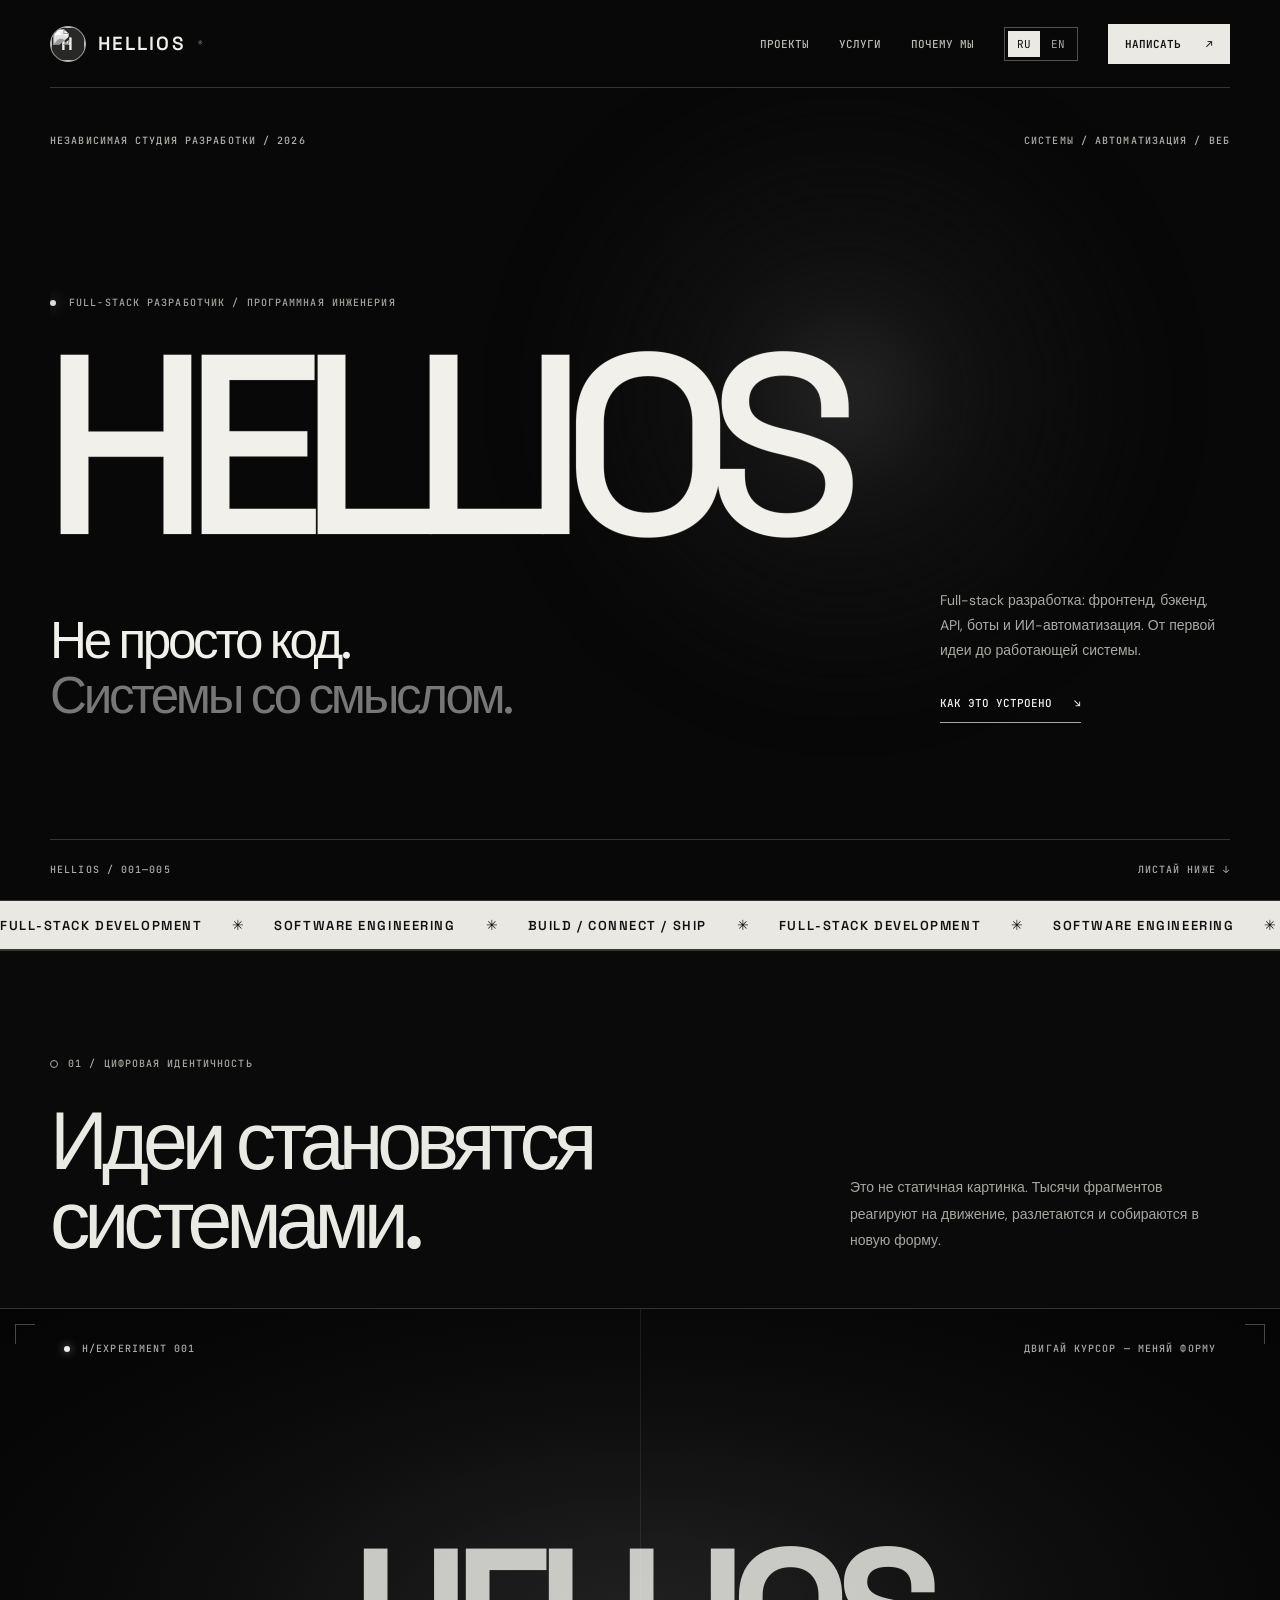
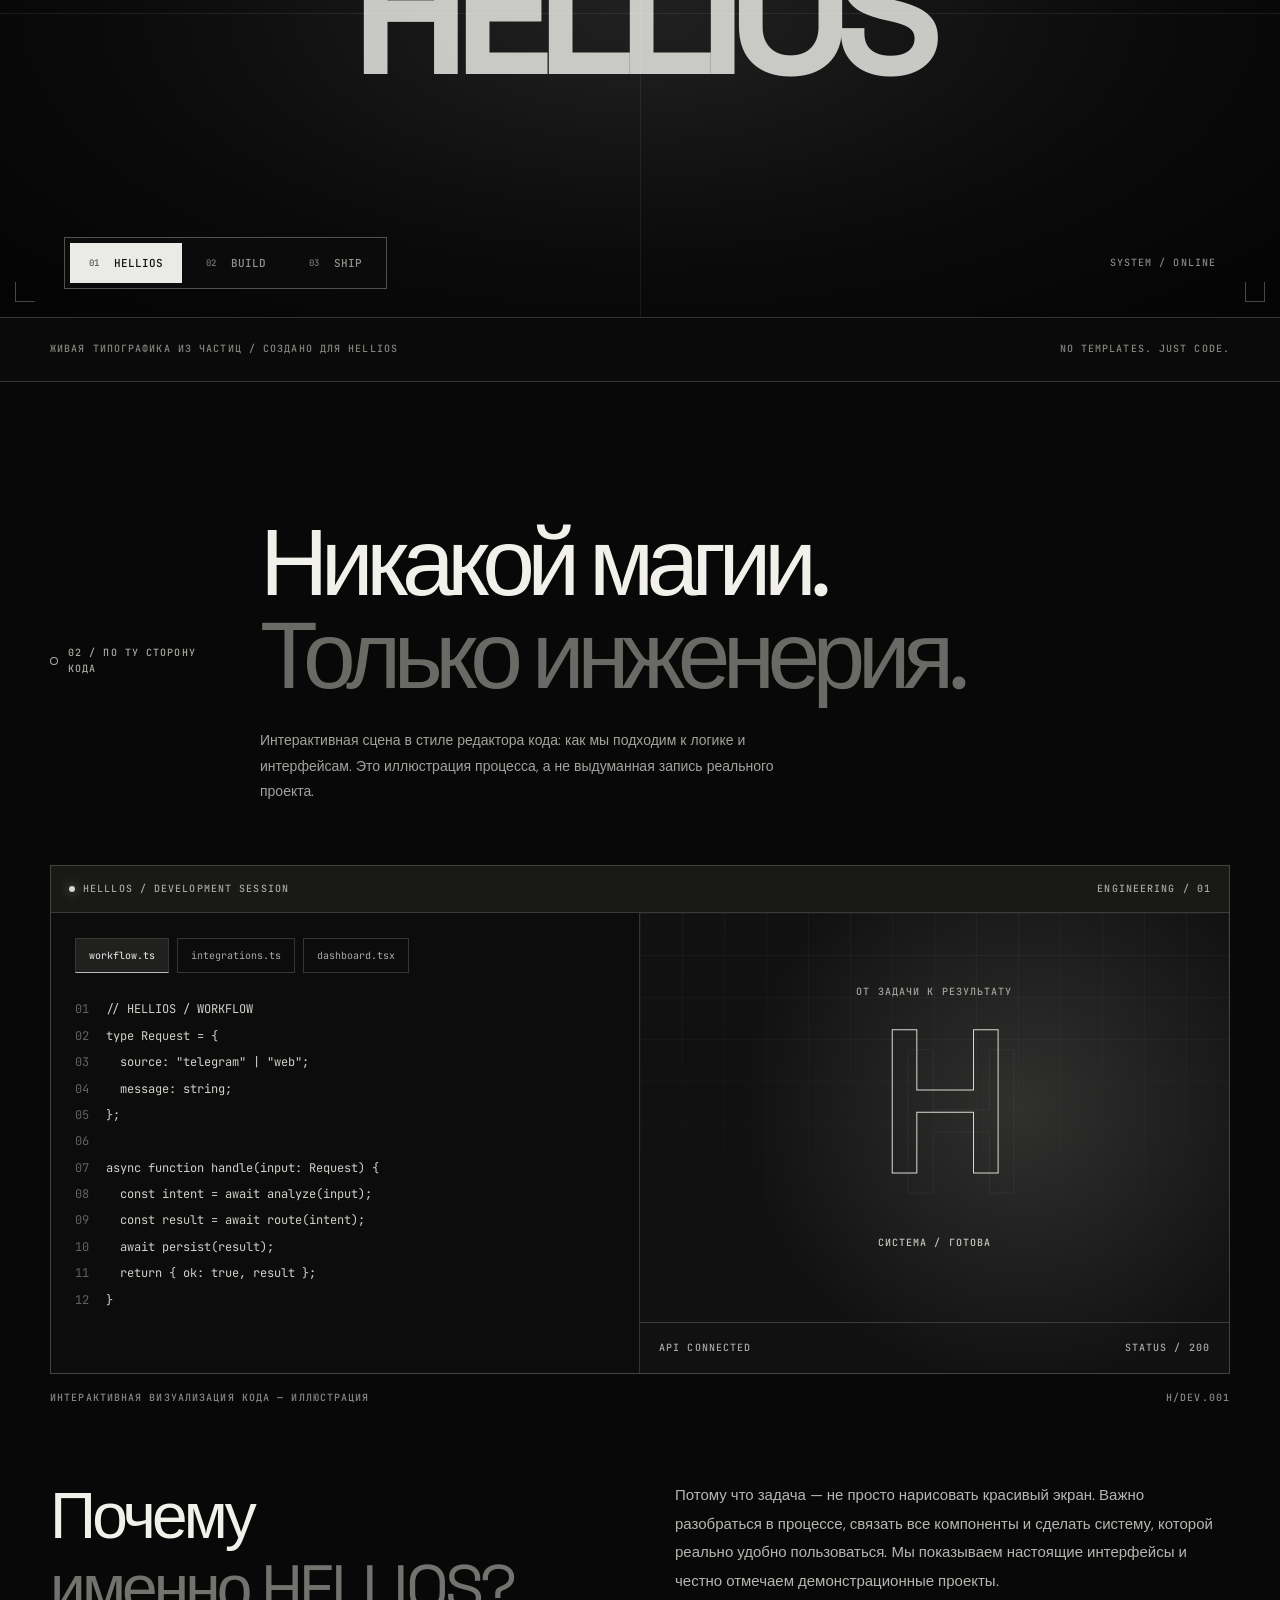
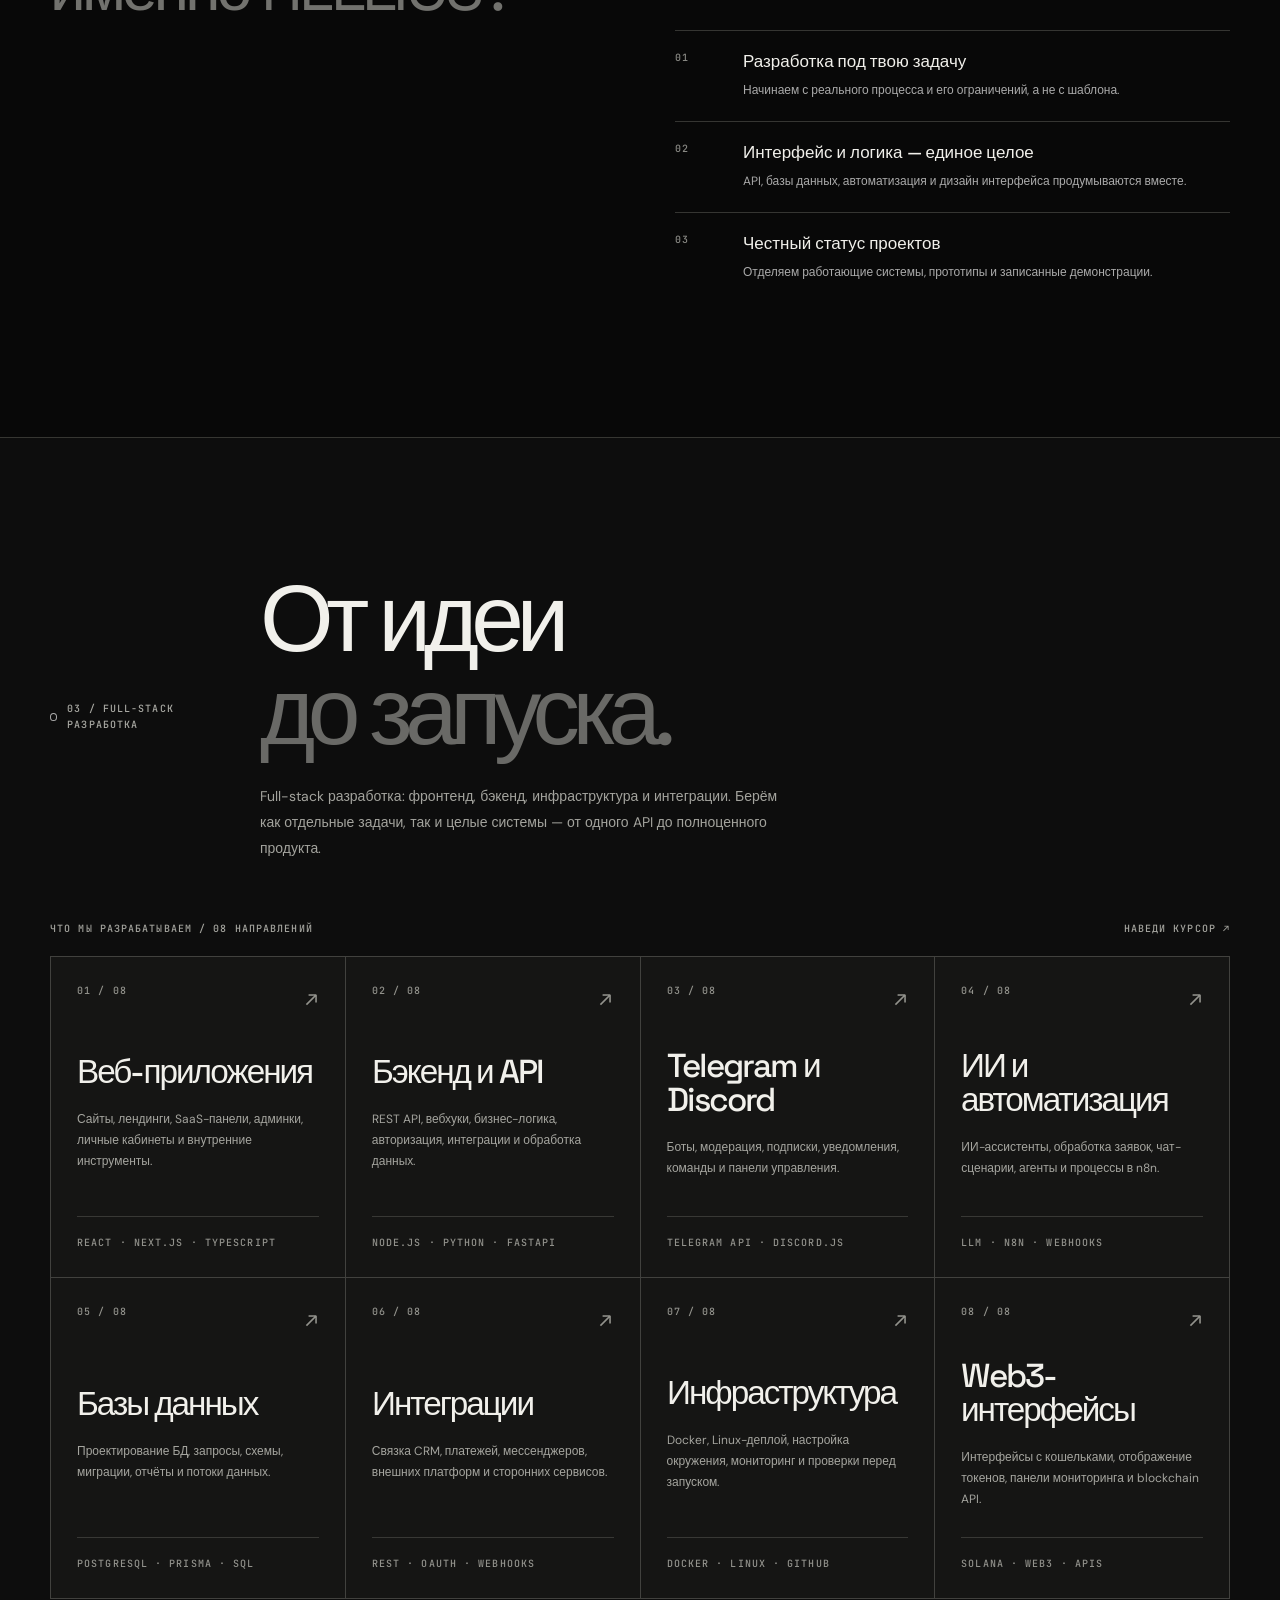
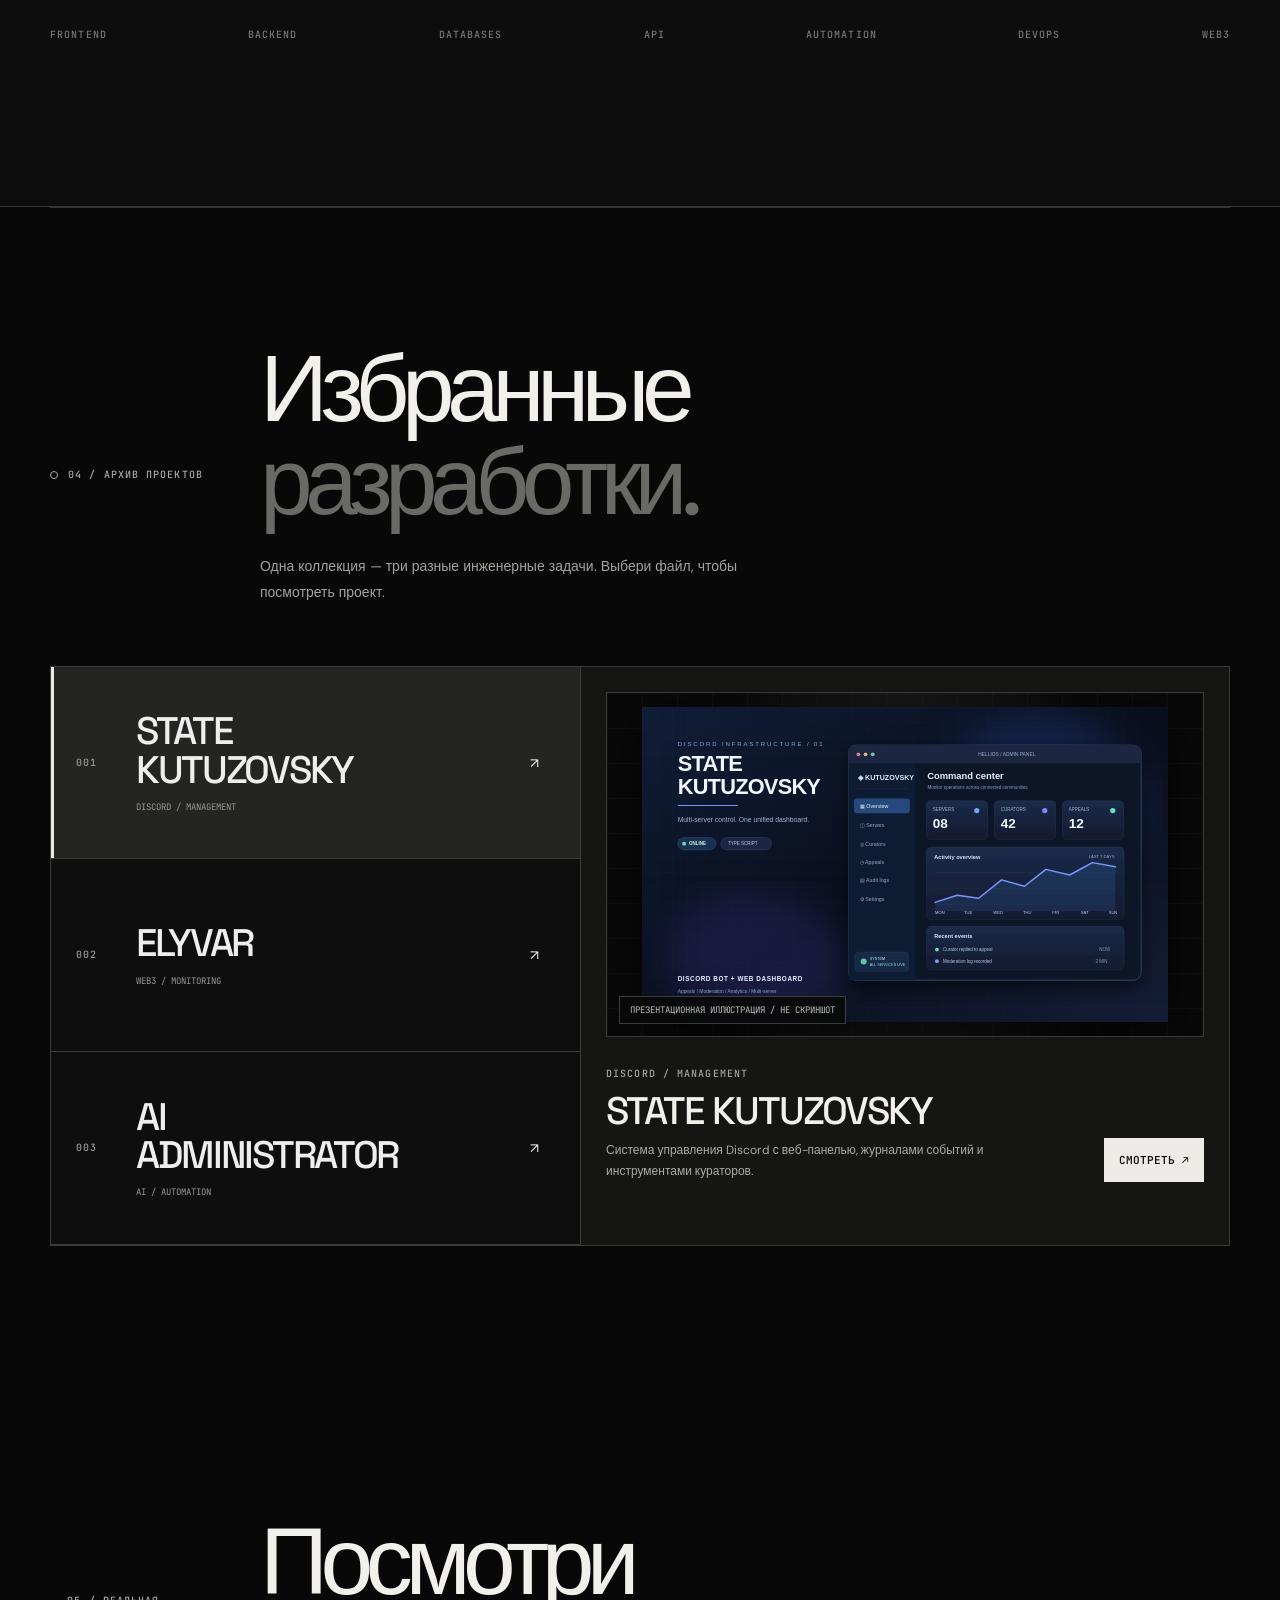
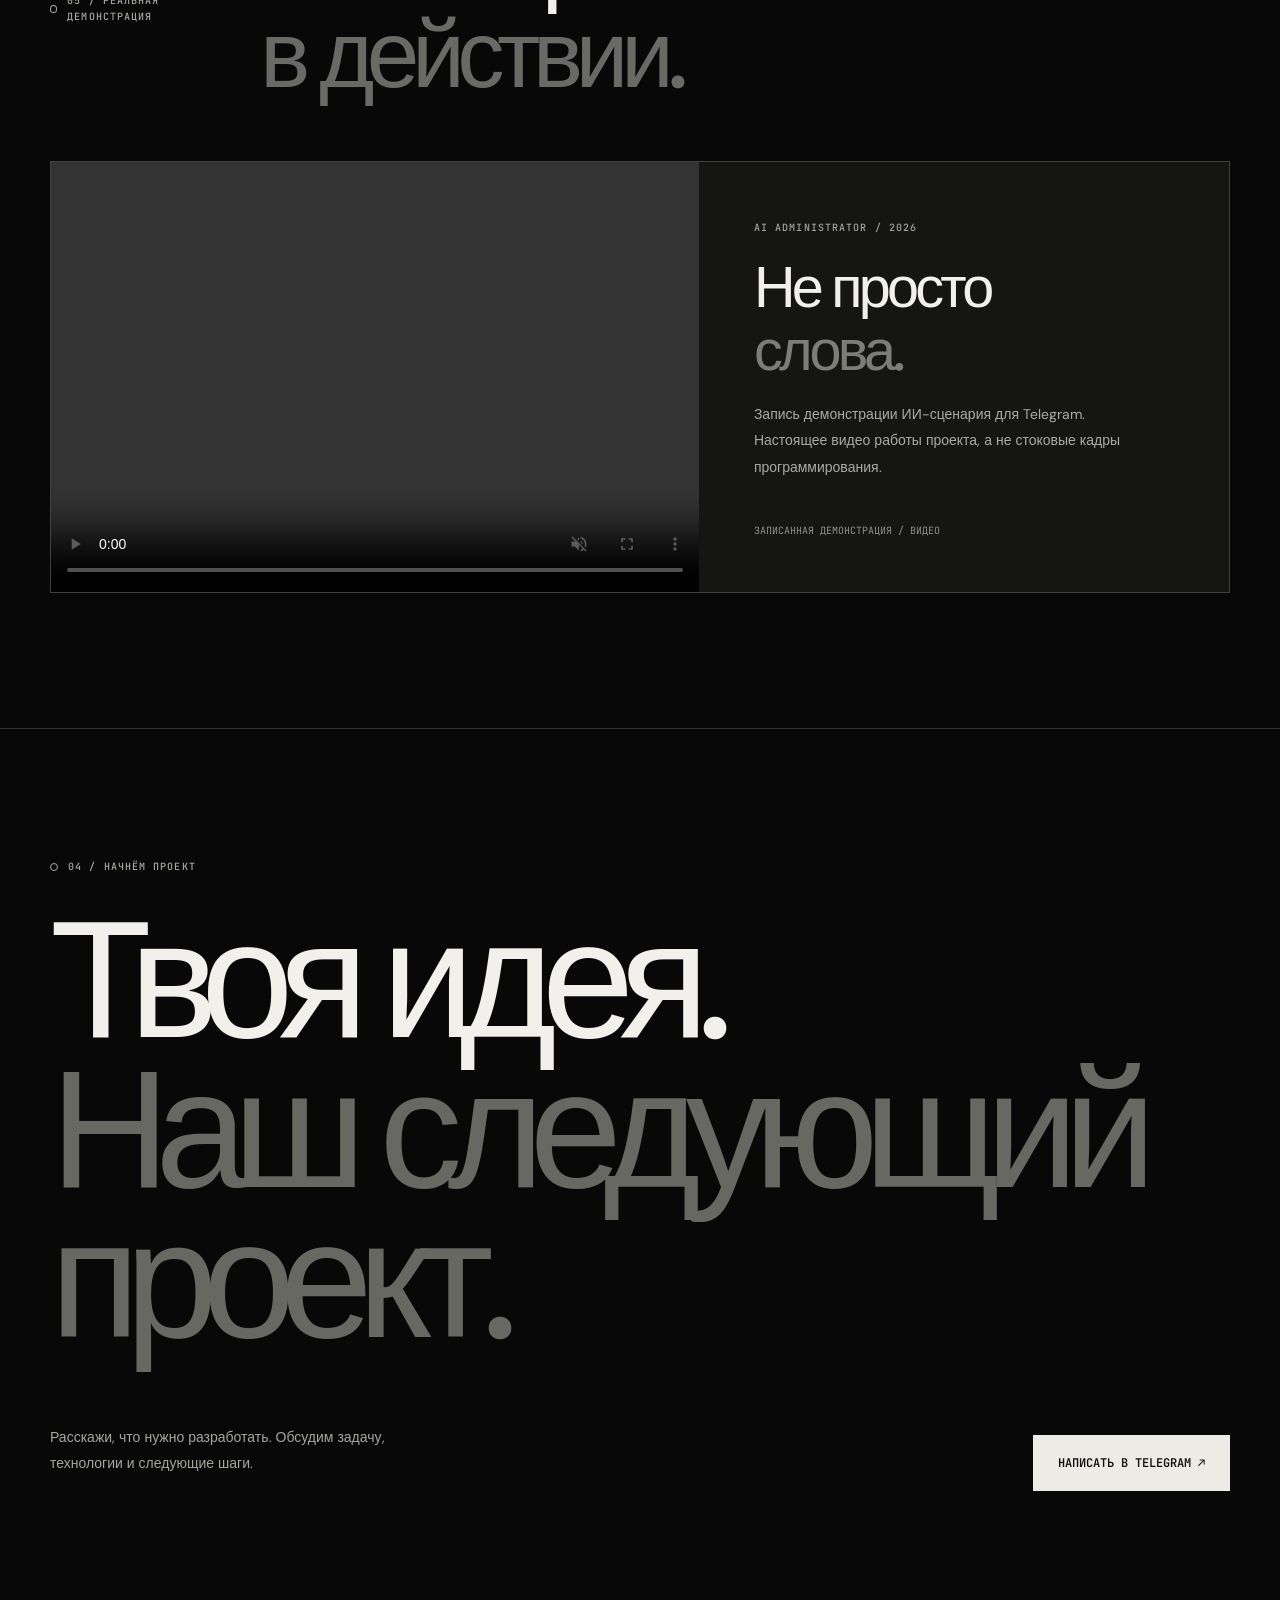
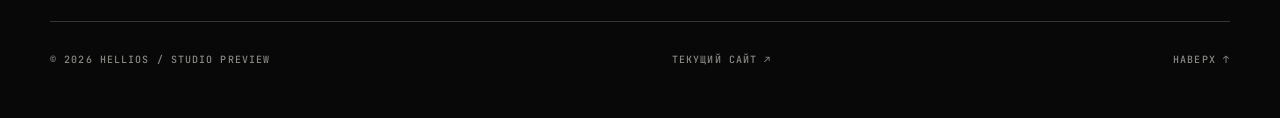
==== commit e2cf2e9f: "Replace disconnected H/CORE with cinematic SIGNAL interactive particle typography" ====
--- a/preview/index.html
+++ b/preview/index.html
@@ -32,12 +32,30 @@
 @media(max-width:1050px){.core-wrap{grid-template-columns:1fr 1fr;gap:30px;min-height:600px}.core-art{height:480px}.core-copy h2{font-size:clamp(40px,5vw,64px)}}
 @media(max-width:750px){.core-wrap{grid-template-columns:1fr;gap:35px;padding-top:70px;padding-bottom:50px}.core-copy h2{margin:25px 0;font-size:clamp(45px,9vw,70px)}.core-status{margin-top:25px}.core-art{height:clamp(350px,85vw,530px)}.core-fallback{font-size:60vw}.core-bottom{font-size:8px}}
 @media(prefers-reduced-motion:reduce){.core-led{animation:none}.core-copy h2 span{transition:none}}
+
+/* V5 — SIGNAL: integrated cinematic black-on-black kinetic type */
+.signal-section{background:#0a0a0a;color:#eaeae5;border-top:1px solid #363633;border-bottom:1px solid #363633;overflow:hidden}.signal-intro{padding-top:105px;padding-bottom:48px}.signal-intro .kicker{color:#a8a8a2}.signal-headline{display:grid;grid-template-columns:1.2fr .8fr;gap:45px;align-items:end;margin-top:30px}.signal-headline h2{font:500 clamp(45px,6.3vw,105px)/.98 var(--display);letter-spacing:-.075em;margin:0;max-width:820px}.signal-headline p{font:14px/1.9 var(--body);color:#a7a7a1;max-width:380px;margin:0 0 6px auto}.signal-stage{position:relative;min-height:610px;overflow:hidden;border-block:1px solid #343431;background:radial-gradient(ellipse at 50% 50%,#202020 0%,#0d0d0d 60%,#080808 100%);isolation:isolate}.signal-stage:before{content:"";position:absolute;inset:0;pointer-events:none;z-index:0;background:radial-gradient(ellipse at 50% 50%,transparent 15%,#0007 100%)}.signal-stage canvas{position:absolute;inset:0;z-index:2;width:100%;height:100%;touch-action:pan-y}.signal-fallback{position:absolute;z-index:1;inset:0;display:grid;place-items:center;font:700 clamp(65px,14vw,260px)/1 var(--display);letter-spacing:-.09em;color:#e8e8e4;opacity:.85;pointer-events:none}.signal-ready .signal-fallback{opacity:0}.signal-overlay-top{position:absolute;z-index:4;left:clamp(18px,5vw,90px);right:clamp(18px,5vw,90px);top:32px;display:flex;justify-content:space-between;gap:20px;color:#aaa}.signal-overlay-top span:first-child{display:flex;align-items:center;gap:12px}.signal-led{width:6px;height:6px;border-radius:50%;background:#eee;box-shadow:0 0 10px #fff9}.signal-overlay-bottom{position:absolute;z-index:5;left:clamp(18px,5vw,90px);right:clamp(18px,5vw,90px);bottom:28px;display:flex;align-items:center;justify-content:space-between;gap:20px}.signal-switch{display:flex;gap:5px;align-items:center;background:#0b0b0bea;border:1px solid #50504c;padding:5px}.signal-mode{background:transparent;border:0;color:#92928d;font:500 11px var(--mono);padding:13px 19px;display:flex;align-items:center;gap:15px;transition:background .3s,color .3s}.signal-mode span{font-size:9px;color:#777}.signal-mode.active{background:#eaeae6;color:#111}.signal-mode.active span{color:#555}.signal-mode:hover:not(.active){background:#282826;color:#fff}.signal-count{color:#888}.signal-footer{display:flex;justify-content:space-between;gap:20px;padding-top:23px;padding-bottom:24px;color:#858580}.signal-crosshair{position:absolute;pointer-events:none;background:#ffffff13;z-index:1}.signal-crosshair-x{height:1px;left:0;right:0;top:50%}.signal-crosshair-y{width:1px;top:0;bottom:0;left:50%}.signal-corner{position:absolute;z-index:3;pointer-events:none;width:20px;height:20px;border-color:#aaa6;border-style:solid}.signal-corner-tl{top:15px;left:15px;border-width:1px 0 0 1px}.signal-corner-tr{top:15px;right:15px;border-width:1px 1px 0 0}.signal-corner-bl{bottom:15px;left:15px;border-width:0 0 1px 1px}.signal-corner-br{bottom:15px;right:15px;border-width:0 1px 1px}
+@media(max-width:900px){.signal-headline{grid-template-columns:1fr;gap:22px}.signal-headline p{margin:0}.signal-stage{min-height:520px}}
+@media(max-width:600px){.signal-intro{padding-top:70px;padding-bottom:32px}.signal-headline h2{font-size:clamp(45px,10vw,72px)}.signal-stage{min-height:390px}.signal-overlay-top{font-size:8px;top:19px}.signal-overlay-top span:last-child{display:none}.signal-overlay-bottom{bottom:18px;flex-direction:column;align-items:flex-start;gap:10px}.signal-mode{padding:10px 11px;font-size:10px;gap:7px}.signal-count{font-size:8px}.signal-footer{font-size:8px}.signal-fallback{font-size:15vw}}
+@media(prefers-reduced-motion:reduce){.signal-stage canvas{opacity:1}}
 </style></head>
 <body><div class="loader" id="loader" role="status" aria-label="Loading"><div class="loader-head micro"><span>HELLIOS / STUDIO</span><span>INDEPENDENT ENGINEERING</span></div><div class="loader-main"><div><strong>HELLIOS.</strong><span class="micro" data-en="INITIALIZING EXPERIENCE" data-ru="ЗАГРУЗКА ПРОСТРАНСТВА">ЗАГРУЗКА ПРОСТРАНСТВА</span></div></div><div class="loader-foot micro"><span>DESIGNED TO WORK.</span><span id="loader-count">000%</span></div></div><div class="cursor" id="cursor" aria-hidden="true"></div><canvas class="dust-canvas" id="dust-canvas" aria-hidden="true"></canvas>
 <header class="head wrap"><a href="#top" class="brand"><span class="brand-icon brand-avatar"><img id="brand-avatar-img" src="https://avatars.githubusercontent.com/u/263466763?v=20261014" alt="" loading="eager" referrerpolicy="no-referrer"><span class="avatar-letter" aria-hidden="true">H</span></span>HELLIOS<sup style="font-size:9px;color:#999">®</sup></a><nav><a href="#work" data-en="WORK" data-ru="ПРОЕКТЫ">ПРОЕКТЫ</a><a href="#expertise" data-en="EXPERTISE" data-ru="УСЛУГИ">УСЛУГИ</a><a href="#why" data-en="WHY HELLIOS" data-ru="ПОЧЕМУ МЫ">ПОЧЕМУ МЫ</a><div class="lang"><button id="ru" class="on" aria-pressed="true">RU</button><button id="en" aria-pressed="false">EN</button></div><a class="contact-btn" href="https://t.me/helliosweb" target="_blank" rel="noopener noreferrer"><span data-en="LET'S TALK" data-ru="НАПИСАТЬ">НАПИСАТЬ</span>↗</a></nav></header>
 <main id="top">
 <section class="intro wrap"><div class="intro-meta micro"><span data-en="INDEPENDENT SOFTWARE STUDIO / 2026" data-ru="НЕЗАВИСИМАЯ СТУДИЯ РАЗРАБОТКИ / 2026">НЕЗАВИСИМАЯ СТУДИЯ РАЗРАБОТКИ / 2026</span><span data-en="SYSTEMS / AUTOMATION / WEB" data-ru="СИСТЕМЫ / АВТОМАТИЗАЦИЯ / ВЕБ">СИСТЕМЫ / АВТОМАТИЗАЦИЯ / ВЕБ</span></div><div class="hero-main" id="hero-interactive"><div class="hero-tag micro" data-en="FULL-STACK DEVELOPER / SOFTWARE ENGINEERING" data-ru="FULL-STACK РАЗРАБОТЧИК / ПРОГРАММНАЯ ИНЖЕНЕРИЯ">FULL-STACK РАЗРАБОТЧИК / ПРОГРАММНАЯ ИНЖЕНЕРИЯ</div><h1 class="kinetic-title" data-ghost="HELLIOS">HELLIOS</h1><div class="hero-row"><h2><span data-en="Not just code." data-ru="Не просто код.">Не просто код.</span><br><em data-en="Systems with purpose." data-ru="Системы со смыслом.">Системы со смыслом.</em></h2><div class="hero-right"><p data-en="Full-stack engineering: frontend, backend, APIs, bots and intelligent automation. From first sketch to working systems." data-ru="Full-stack разработка: фронтенд, бэкенд, API, боты и ИИ-автоматизация. От первой идеи до работающей системы.">Full-stack разработка: фронтенд, бэкенд, API, боты и ИИ-автоматизация. От первой идеи до работающей системы.</p><a class="textlink" href="#behind"><span data-en="BEHIND THE BUILD" data-ru="КАК ЭТО УСТРОЕНО">КАК ЭТО УСТРОЕНО</span>↘</a></div></div></div><div class="intro-bottom micro"><span>HELLIOS / 001—005</span><span data-en="SCROLL TO EXPLORE ↓" data-ru="ЛИСТАЙ НИЖЕ ↓">ЛИСТАЙ НИЖЕ ↓</span></div></section>
-<div class="ticker" aria-hidden="true"><div class="ticker-track"><span>FULL-STACK DEVELOPMENT</span><i>✳</i><span>SOFTWARE ENGINEERING</span><i>✳</i><span>BUILD / CONNECT / SHIP</span><i>✳</i><span>FULL-STACK DEVELOPMENT</span><i>✳</i><span>SOFTWARE ENGINEERING</span><i>✳</i><span>BUILD / CONNECT / SHIP</span><i>✳</i><span>FULL-STACK DEVELOPMENT</span><i>✳</i><span>SOFTWARE ENGINEERING</span><i>✳</i><span>BUILD / CONNECT / SHIP</span><i>✳</i><span>FULL-STACK DEVELOPMENT</span><i>✳</i><span>SOFTWARE ENGINEERING</span><i>✳</i><span>BUILD / CONNECT / SHIP</span><i>✳</i></div></div><section class="core-section" id="signature" aria-labelledby="core-heading"><div class="wrap core-wrap"><div class="core-copy"><div class="kicker micro" data-en="01 / THE HELLIOS SIGNATURE" data-ru="01 / ФИРМЕННЫЙ ЗНАК HELLIOS">01 / ФИРМЕННЫЙ ЗНАК HELLIOS</div><h2 id="core-heading"><span data-en="Built from" data-ru="Из множества">Из множества</span><br><em data-en="thousands of details." data-ru="деталей — одно целое.">деталей — одно целое.</em></h2><p data-en="Every system is a network of decisions. Move your cursor through the mark — break its structure, then watch it assemble itself again." data-ru="Любая система состоит из множества решений. Проведи курсором по знаку: разрушь структуру и посмотри, как она собирается обратно.">Любая система состоит из множества решений. Проведи курсором по знаку: разрушь структуру и посмотри, как она собирается обратно.</p><div class="core-status micro"><span class="core-led"></span><span data-en="SYSTEM / SELF-RECONSTRUCTING" data-ru="СИСТЕМА / САМОВОССТАНОВЛЕНИЕ">СИСТЕМА / САМОВОССТАНОВЛЕНИЕ</span></div></div><div class="core-art"><div class="core-corner tl"></div><div class="core-corner tr"></div><div class="core-corner bl"></div><div class="core-corner br"></div><canvas id="core-canvas" aria-label="Interactive particle letter H" role="img"></canvas><div class="core-fallback" aria-hidden="true">H</div><div class="core-hud micro"><span>H/CORE — 001</span><span id="core-count">NODES / 000</span></div><div class="core-axis core-axis-x"></div><div class="core-axis core-axis-y"></div></div></div><div class="core-bottom wrap micro"><span data-en="INTERACTIVE IDENTITY / MOVE TO DISTURB" data-ru="ИНТЕРАКТИВНЫЙ ЗНАК / НАВЕДИ И РАЗРУШЬ">ИНТЕРАКТИВНЫЙ ЗНАК / НАВЕДИ И РАЗРУШЬ</span><span>HELLIOS / 2026</span></div></section><section class="section wrap" id="behind"><div class="sec-head reveal"><div class="kicker micro" data-en="02 / BEHIND THE BUILD" data-ru="02 / ПО ТУ СТОРОНУ КОДА">01 / ПО ТУ СТОРОНУ КОДА</div><div><h2><span data-en="Not magic." data-ru="Никакой магии.">Никакой магии.</span><br><em data-en="Just engineering." data-ru="Только инженерия.">Только инженерия.</em></h2><p data-en="An interactive code-inspired sequence. A look at the thinking behind the interfaces — not stock footage or a fabricated recording of a real project." data-ru="Интерактивная сцена в стиле редактора кода: как мы подходим к логике и интерфейсам. Это иллюстрация процесса, а не выдуманная запись реального проекта.">Интерактивная сцена в стиле редактора кода: как мы подходим к логике и интерфейсам. Это иллюстрация процесса, а не выдуманная запись реального проекта.</p></div></div>
+<div class="ticker" aria-hidden="true"><div class="ticker-track"><span>FULL-STACK DEVELOPMENT</span><i>✳</i><span>SOFTWARE ENGINEERING</span><i>✳</i><span>BUILD / CONNECT / SHIP</span><i>✳</i><span>FULL-STACK DEVELOPMENT</span><i>✳</i><span>SOFTWARE ENGINEERING</span><i>✳</i><span>BUILD / CONNECT / SHIP</span><i>✳</i><span>FULL-STACK DEVELOPMENT</span><i>✳</i><span>SOFTWARE ENGINEERING</span><i>✳</i><span>BUILD / CONNECT / SHIP</span><i>✳</i><span>FULL-STACK DEVELOPMENT</span><i>✳</i><span>SOFTWARE ENGINEERING</span><i>✳</i><span>BUILD / CONNECT / SHIP</span><i>✳</i></div></div><section class="signal-section" id="signature" aria-labelledby="signal-heading">
+<div class="wrap signal-intro"><div class="kicker micro" data-en="01 / AN ENGINEERED IDENTITY" data-ru="01 / ЦИФРОВАЯ ИДЕНТИЧНОСТЬ">01 / ЦИФРОВАЯ ИДЕНТИЧНОСТЬ</div><div class="signal-headline"><h2 id="signal-heading" data-en="Ideas become systems." data-ru="Идеи становятся системами.">Идеи становятся системами.</h2><p data-en="Nothing here is a static picture. Thousands of fragments respond to your movement, break apart and rebuild into something new." data-ru="Это не статичная картинка. Тысячи фрагментов реагируют на движение, разлетаются и собираются в новую форму.">Это не статичная картинка. Тысячи фрагментов реагируют на движение, разлетаются и собираются в новую форму.</p></div></div>
+<div class="signal-stage" id="signal-stage"><canvas id="signal-canvas" role="img" aria-label="Interactive HELLIOS particle typography"></canvas>
+<div class="signal-fallback" id="signal-fallback" aria-hidden="true">HELLIOS</div>
+<div class="signal-crosshair signal-crosshair-x"></div><div class="signal-crosshair signal-crosshair-y"></div>
+<div class="signal-corner signal-corner-tl"></div><div class="signal-corner signal-corner-tr"></div><div class="signal-corner signal-corner-bl"></div><div class="signal-corner signal-corner-br"></div>
+<div class="signal-overlay-top micro"><span><i class="signal-led"></i> H/EXPERIMENT 001</span><span data-en="MOVE CURSOR TO DISRUPT" data-ru="ДВИГАЙ КУРСОР — МЕНЯЙ ФОРМУ">ДВИГАЙ КУРСОР — МЕНЯЙ ФОРМУ</span></div>
+<div class="signal-overlay-bottom"><div class="signal-switch" role="group" aria-label="Particle typography modes">
+<button class="signal-mode active" data-word="HELLIOS" aria-pressed="true"><span>01</span> HELLIOS</button>
+<button class="signal-mode" data-word="BUILD" aria-pressed="false"><span>02</span> BUILD</button>
+<button class="signal-mode" data-word="SHIP" aria-pressed="false"><span>03</span> SHIP</button></div><span class="micro signal-count" id="signal-count">SYSTEM / ONLINE</span></div>
+</div>
+<div class="wrap signal-footer micro"><span data-en="REAL-TIME PARTICLE TYPOGRAPHY / MADE FOR HELLIOS" data-ru="ЖИВАЯ ТИПОГРАФИКА ИЗ ЧАСТИЦ / СОЗДАНО ДЛЯ HELLIOS">ЖИВАЯ ТИПОГРАФИКА ИЗ ЧАСТИЦ / СОЗДАНО ДЛЯ HELLIOS</span><span>NO TEMPLATES. JUST CODE.</span></div></section><section class="section wrap" id="behind"><div class="sec-head reveal"><div class="kicker micro" data-en="02 / BEHIND THE BUILD" data-ru="02 / ПО ТУ СТОРОНУ КОДА">01 / ПО ТУ СТОРОНУ КОДА</div><div><h2><span data-en="Not magic." data-ru="Никакой магии.">Никакой магии.</span><br><em data-en="Just engineering." data-ru="Только инженерия.">Только инженерия.</em></h2><p data-en="An interactive code-inspired sequence. A look at the thinking behind the interfaces — not stock footage or a fabricated recording of a real project." data-ru="Интерактивная сцена в стиле редактора кода: как мы подходим к логике и интерфейсам. Это иллюстрация процесса, а не выдуманная запись реального проекта.">Интерактивная сцена в стиле редактора кода: как мы подходим к логике и интерфейсам. Это иллюстрация процесса, а не выдуманная запись реального проекта.</p></div></div>
 <div class="cinema reveal"><div class="cinema-bar micro"><span><i class="led"></i> HELLlOS / DEVELOPMENT SESSION</span><span>ENGINEERING / 01</span></div><div class="cinema-body"><div class="editor"><div class="editor-tabs"><span>workflow.ts</span><span>integrations.ts</span><span>dashboard.tsx</span></div><div class="code" id="code"></div></div><div class="output"><div class="output-grid"></div><div class="output-inner"><span class="micro muted" data-en="FROM INPUT TO OUTPUT" data-ru="ОТ ЗАДАЧИ К РЕЗУЛЬТАТУ">ОТ ЗАДАЧИ К РЕЗУЛЬТАТУ</span><div class="output-symbol">H</div><p class="micro" id="output-status" data-en="SYSTEM / READY" data-ru="СИСТЕМА / ГОТОВА">СИСТЕМА / ГОТОВА</p></div><div class="output-stats micro"><span>API CONNECTED</span><span>STATUS / 200</span></div></div></div></div><div class="cinema-note micro"><span data-en="INTERACTIVE CODE VISUALIZATION — ILLUSTRATIVE" data-ru="ИНТЕРАКТИВНАЯ ВИЗУАЛИЗАЦИЯ КОДА — ИЛЛЮСТРАЦИЯ">ИНТЕРАКТИВНАЯ ВИЗУАЛИЗАЦИЯ КОДА — ИЛЛЮСТРАЦИЯ</span><span>H/DEV.001</span></div>
 <div class="why reveal" id="why"><h3><span data-en="Why work" data-ru="Почему">Почему</span><br><em data-en="with HELLIOS?" data-ru="именно HELLIOS?">именно HELLIOS?</em></h3><div class="why-content"><p data-en="Because the goal isn't to deliver a pretty screen and disappear. It's to understand the workflow, connect the pieces and make a system that people can actually use. Our work is shown through real interfaces and clearly labelled demonstrations." data-ru="Потому что задача — не просто нарисовать красивый экран. Важно разобраться в процессе, связать все компоненты и сделать систему, которой реально удобно пользоваться. Мы показываем настоящие интерфейсы и честно отмечаем демонстрационные проекты.">Потому что задача — не просто нарисовать красивый экран. Важно разобраться в процессе, связать все компоненты и сделать систему, которой реально удобно пользоваться. Мы показываем настоящие интерфейсы и честно отмечаем демонстрационные проекты.</p><div class="proof"><span class="micro">01</span><div><strong data-en="Built for your workflow" data-ru="Разработка под твою задачу">Разработка под твою задачу</strong><p data-en="We start with the real process and its constraints, not a template." data-ru="Начинаем с реального процесса и его ограничений, а не с шаблона.">Начинаем с реального процесса и его ограничений, а не с шаблона.</p></div></div><div class="proof"><span class="micro">02</span><div><strong data-en="Frontend and backend together" data-ru="Интерфейс и логика — единое целое">Интерфейс и логика — единое целое</strong><p data-en="APIs, databases, automation and interface design are considered as one system." data-ru="API, базы данных, автоматизация и дизайн интерфейса продумываются вместе.">API, базы данных, автоматизация и дизайн интерфейса продумываются вместе.</p></div></div><div class="proof"><span class="micro">03</span><div><strong data-en="Clear project status" data-ru="Честный статус проектов">Честный статус проектов</strong><p data-en="We distinguish working systems, prototypes and recorded demos." data-ru="Отделяем работающие системы, прототипы и записанные демонстрации.">Отделяем работающие системы, прототипы и записанные демонстрации.</p></div></div></div></div></section>
 <section class="section capabilities" id="expertise"><div class="wrap"><div class="sec-head reveal"><div class="kicker micro" data-en="03 / FULL-STACK DEVELOPMENT" data-ru="03 / FULL-STACK РАЗРАБОТКА">02 / FULL-STACK РАЗРАБОТКА</div><div><h2><span data-en="From concept" data-ru="От идеи">От идеи</span><br><em data-en="to production." data-ru="до запуска.">до запуска.</em></h2><p data-en="Full-stack development across frontend, backend, infrastructure and integrations. We take on focused tasks or connected systems — from a single API to a complete product." data-ru="Full-stack разработка: фронтенд, бэкенд, инфраструктура и интеграции. Берём как отдельные задачи, так и целые системы — от одного API до полноценного продукта.">Full-stack разработка: фронтенд, бэкенд, инфраструктура и интеграции. Берём как отдельные задачи, так и целые системы — от одного API до полноценного продукта.</p></div></div><div class="cap-heading reveal"><span class="micro" data-en="WHAT WE BUILD / 08 DISCIPLINES" data-ru="ЧТО МЫ РАЗРАБАТЫВАЕМ / 08 НАПРАВЛЕНИЙ">ЧТО МЫ РАЗРАБАТЫВАЕМ / 08 НАПРАВЛЕНИЙ</span><span class="micro" data-en="HOVER TO INTERACT ↗" data-ru="НАВЕДИ КУРСОР ↗">НАВЕДИ КУРСОР ↗</span></div><div class="cap-grid reveal"><article class="cap-card" tabindex="0"><div class="cap-top micro"><span>01 / 08</span><span class="cap-plus" aria-hidden="true">↗</span></div><div class="cap-content"><h3 class="dust-title" data-en="Web applications" data-ru="Веб-приложения">Веб-приложения</h3><p data-en="Websites, landing pages, SaaS dashboards, admin panels, portals and internal tools." data-ru="Сайты, лендинги, SaaS-панели, админки, личные кабинеты и внутренние инструменты.">Сайты, лендинги, SaaS-панели, админки, личные кабинеты и внутренние инструменты.</p></div><div class="cap-stack micro">React · Next.js · TypeScript</div></article><article class="cap-card" tabindex="0"><div class="cap-top micro"><span>02 / 08</span><span class="cap-plus" aria-hidden="true">↗</span></div><div class="cap-content"><h3 class="dust-title" data-en="Backend & API" data-ru="Бэкенд и API">Бэкенд и API</h3><p data-en="REST APIs, webhooks, business logic, authentication, integrations and data processing." data-ru="REST API, вебхуки, бизнес-логика, авторизация, интеграции и обработка данных.">REST API, вебхуки, бизнес-логика, авторизация, интеграции и обработка данных.</p></div><div class="cap-stack micro">Node.js · Python · FastAPI</div></article><article class="cap-card" tabindex="0"><div class="cap-top micro"><span>03 / 08</span><span class="cap-plus" aria-hidden="true">↗</span></div><div class="cap-content"><h3 class="dust-title" data-en="Telegram & Discord" data-ru="Telegram и Discord">Telegram и Discord</h3><p data-en="Bots, moderation, subscriptions, notifications, custom commands and control panels." data-ru="Боты, модерация, подписки, уведомления, команды и панели управления.">Боты, модерация, подписки, уведомления, команды и панели управления.</p></div><div class="cap-stack micro">Telegram API · discord.js</div></article><article class="cap-card" tabindex="0"><div class="cap-top micro"><span>04 / 08</span><span class="cap-plus" aria-hidden="true">↗</span></div><div class="cap-content"><h3 class="dust-title" data-en="AI & automation" data-ru="ИИ и автоматизация">ИИ и автоматизация</h3><p data-en="AI assistants, customer request routing, chat workflows, agents and n8n scenarios." data-ru="ИИ-ассистенты, обработка заявок, чат-сценарии, агенты и процессы в n8n.">ИИ-ассистенты, обработка заявок, чат-сценарии, агенты и процессы в n8n.</p></div><div class="cap-stack micro">LLM · n8n · Webhooks</div></article><article class="cap-card" tabindex="0"><div class="cap-top micro"><span>05 / 08</span><span class="cap-plus" aria-hidden="true">↗</span></div><div class="cap-content"><h3 class="dust-title" data-en="Databases & data" data-ru="Базы данных">Базы данных</h3><p data-en="Database design, queries, schemas, migrations, reports and connected data flows." data-ru="Проектирование БД, запросы, схемы, миграции, отчёты и потоки данных.">Проектирование БД, запросы, схемы, миграции, отчёты и потоки данных.</p></div><div class="cap-stack micro">PostgreSQL · Prisma · SQL</div></article><article class="cap-card" tabindex="0"><div class="cap-top micro"><span>06 / 08</span><span class="cap-plus" aria-hidden="true">↗</span></div><div class="cap-content"><h3 class="dust-title" data-en="Integrations" data-ru="Интеграции">Интеграции</h3><p data-en="Connect CRMs, payments, messaging, external platforms and third-party services." data-ru="Связка CRM, платежей, мессенджеров, внешних платформ и сторонних сервисов.">Связка CRM, платежей, мессенджеров, внешних платформ и сторонних сервисов.</p></div><div class="cap-stack micro">REST · OAuth · Webhooks</div></article><article class="cap-card" tabindex="0"><div class="cap-top micro"><span>07 / 08</span><span class="cap-plus" aria-hidden="true">↗</span></div><div class="cap-content"><h3 class="dust-title" data-en="Infrastructure" data-ru="Инфраструктура">Инфраструктура</h3><p data-en="Dockerized services, Linux deployment, environment setup, monitoring and production checks." data-ru="Docker, Linux-деплой, настройка окружения, мониторинг и проверки перед запуском.">Docker, Linux-деплой, настройка окружения, мониторинг и проверки перед запуском.</p></div><div class="cap-stack micro">Docker · Linux · GitHub</div></article><article class="cap-card" tabindex="0"><div class="cap-top micro"><span>08 / 08</span><span class="cap-plus" aria-hidden="true">↗</span></div><div class="cap-content"><h3 class="dust-title" data-en="Web3 interfaces" data-ru="Web3-интерфейсы">Web3-интерфейсы</h3><p data-en="Wallet-aware interfaces, token data displays, monitoring dashboards and blockchain API integrations." data-ru="Интерфейсы с кошельками, отображение токенов, панели мониторинга и blockchain API.">Интерфейсы с кошельками, отображение токенов, панели мониторинга и blockchain API.</p></div><div class="cap-stack micro">Solana · Web3 · APIs</div></article></div><div class="stackline micro reveal"><span>FRONTEND</span><span>BACKEND</span><span>DATABASES</span><span>API</span><span>AUTOMATION</span><span>DEVOPS</span><span>WEB3</span></div></div></section><section class="section wrap archive" id="work"><div class="sec-head reveal"><div class="kicker micro" data-en="04 / THE ARCHIVE" data-ru="04 / АРХИВ ПРОЕКТОВ">02 / АРХИВ ПРОЕКТОВ</div><div><h2><span data-en="Selected" data-ru="Избранные">Избранные</span><br><em data-en="systems." data-ru="разработки.">разработки.</em></h2><p data-en="One collection, three different engineering challenges. Select a file to explore the work." data-ru="Одна коллекция — три разные инженерные задачи. Выбери файл, чтобы посмотреть проект.">Одна коллекция — три разные инженерные задачи. Выбери файл, чтобы посмотреть проект.</p></div></div><div class="archive-ui reveal"><div class="archive-nav"><button class="archive-select" data-project="state" aria-pressed="true"><span class="micro">001</span><span><strong>STATE<br>KUTUZOVSKY</strong><small>DISCORD / MANAGEMENT</small></span><span>↗</span></button><button class="archive-select" data-project="elyvar" aria-pressed="false"><span class="micro">002</span><span><strong>ELYVAR</strong><small>WEB3 / MONITORING</small></span><span>↗</span></button><button class="archive-select" data-project="ai" aria-pressed="false"><span class="micro">003</span><span><strong>AI<br>ADMINISTRATOR</strong><small>AI / AUTOMATION</small></span><span>↗</span></button></div><div class="archive-panel"><div class="archive-media"><img id="archive-img" src="../assets/state-showcase.svg" alt="State Kutuzovsky showcase artwork"><video id="archive-video" muted playsinline loop preload="none" hidden></video><label id="archive-media-label">SHOWCASE ARTWORK / NOT SCREENSHOT</label></div><div class="archive-panel-bottom"><div><span class="micro muted" id="archive-type">DISCORD / MANAGEMENT</span><h3 id="archive-title">STATE KUTUZOVSKY</h3><p id="archive-desc">Система управления Discord с веб-панелью, журналами событий и инструментами кураторов.</p></div><a id="archive-link" href="#demo" data-en="EXPLORE ↗" data-ru="СМОТРЕТЬ ↗">СМОТРЕТЬ ↗</a></div></div></div></section>
@@ -73,52 +91,87 @@
  }
 }
 
-/* H/CORE: crisp visible H built from physical nodes; pointer pushes them apart,
-   springs reconstruct it. Stops rendering when offscreen or tab hidden. */
-const coreCanvas=$('#core-canvas'),coreFrame=$('.core-art');
-if(coreCanvas&&coreFrame){
- const c=coreCanvas.getContext('2d',{alpha:true});
- if(c){
-  let width=0,height=0,dpr=1,points=[],mx=-999,my=-999,inside=false,visible=false,raf=0;
-  const motion=!reduced;
-  function rebuild(){
-   const rect=coreFrame.getBoundingClientRect();width=Math.max(1,rect.width);height=Math.max(1,rect.height);
-   dpr=Math.min(devicePixelRatio||1,2);coreCanvas.width=Math.round(width*dpr);coreCanvas.height=Math.round(height*dpr);c.setTransform(dpr,0,0,dpr,0,0);
-   const fontSize=Math.min(width*.83,height*.86),off=document.createElement('canvas');off.width=Math.round(width);off.height=Math.round(height);
-   const o=off.getContext('2d',{willReadFrequently:true});if(!o)return;
-   o.fillStyle='#111';o.textAlign='center';o.textBaseline='middle';o.font='700 '+fontSize+'px "Space Grotesk", Arial, sans-serif';o.fillText('H',width*.49,height*.49);
-   const pix=o.getImageData(0,0,off.width,off.height).data;
-   const step=Math.max(5,Math.round(Math.sqrt(width*height/1550)));
-   points=[];let count=0;
-   for(let y=step;y<height-step;y+=step)for(let x=step;x<width-step;x+=step){
-    const i=(Math.floor(y)*off.width+Math.floor(x))*4;
-    if(pix[i+3]>120){const jitter=()=>Math.random()*2-1;const px=x+jitter(),py=y+jitter();points.push({x:px,y:py,homeX:px,homeY:py,vx:0,vy:0,size:Math.random()*1.5+1.15});count++}
+/* SIGNAL / An interactive typographic particle field. Dark, monochrome, integrated.
+   Morphs between words, repels pointer, pauses offscreen, and respects reduced motion. */
+const signal=$('#signal-stage'),signalCanvas=$('#signal-canvas'),signalFallback=$('#signal-fallback');
+if(signal&&signalCanvas){
+ const ctx=signalCanvas.getContext('2d',{alpha:true});
+ if(ctx){
+  const modes=$$('.signal-mode');let word='HELLIOS',w=1,ht=1,dpr=1,particles=[],mx=-1e4,my=-1e4,inside=false,visible=false,raf=0,frameIndex=0;
+  const canMove=!reduced,hasFine=matchMedia('(hover:hover) and (pointer:fine)').matches;
+  let lastW=0,lastH=0;
+  function targets(text){
+   const sample=document.createElement('canvas'),c=sample.getContext('2d',{willReadFrequently:true});if(!c)return [];
+   const ratio=text.length>6?.78:.9;
+   let size=Math.min(ht*.53,w*ratio/(text.length*.66));
+   size=Math.max(35,size);
+   sample.width=Math.ceil(w);sample.height=Math.ceil(ht);
+   c.textAlign='center';c.textBaseline='middle';c.font='700 '+size+'px "Space Grotesk", Arial, sans-serif';
+   c.fillStyle='#fff';c.fillText(text,w/2,ht*.49);
+   const image=c.getImageData(0,0,sample.width,sample.height).data;
+   const step=Math.max(4,Math.round(Math.sqrt(w*ht/3600)));
+   const result=[];
+   for(let y=step;y<ht-step;y+=step)for(let x=step;x<w-step;x+=step){
+    const idx=(Math.floor(y)*sample.width+Math.floor(x))*4;
+    if(image[idx+3]>110)result.push({x:x+(Math.random()-.5)*1.2,y:y+(Math.random()-.5)*1.2});
    }
-   $('#core-count').textContent='NODES / '+String(count).padStart(3,'0');
-   coreFrame.classList.add('has-canvas');
-   draw();
+   for(let i=result.length-1;i>0;i--){const j=Math.floor(Math.random()*(i+1));[result[i],result[j]]=[result[j],result[i]]}
+   return result;
+  }
+  function change(next,initial=false){
+   word=next;signalFallback.textContent=next;
+   modes.forEach(b=>{const on=b.dataset.word===next;b.classList.toggle('active',on);b.setAttribute('aria-pressed',String(on))});
+   const points=targets(next);if(!points.length)return;
+   if(initial||!particles.length){
+    particles=points.map(p=>({x:p.x,y:p.y,tx:p.x,ty:p.y,vx:0,vy:0,r:Math.random()*1.2+.65,alpha:Math.random()*.4+.55}));
+   }else{
+    const count=Math.max(points.length,particles.length);
+    while(particles.length<count){const origin=particles[Math.floor(Math.random()*particles.length)]||{x:w/2,y:ht/2};particles.push({x:origin.x,y:origin.y,tx:origin.x,ty:origin.y,vx:0,vy:0,r:Math.random()*1.2+.65,alpha:0})}
+    for(let i=0;i<particles.length;i++){const p=particles[i],target=points[i%points.length];p.tx=target.x;p.ty=target.y;p.alpha=i<points.length?Math.random()*.4+.55:0}
+   }
+   $('#signal-count').textContent='PARTICLES / '+String(points.length).padStart(4,'0');
+   if(reduced)draw();
+  }
+  function resize(){
+   const r=signal.getBoundingClientRect();if(Math.abs(lastW-r.width)<2&&Math.abs(lastH-r.height)<2)return;
+   w=Math.max(1,r.width);ht=Math.max(1,r.height);lastW=w;lastH=ht;dpr=Math.min(devicePixelRatio||1,2);
+   signalCanvas.width=Math.round(w*dpr);signalCanvas.height=Math.round(ht*dpr);ctx.setTransform(dpr,0,0,dpr,0,0);
+   change(word,true);
   }
   function draw(){
-   c.clearRect(0,0,width,height);
-   c.fillStyle='#151515';
-   for(const p of points){
-    if(motion){
-     const dx=p.x-mx,dy=p.y-my,dist=Math.hypot(dx,dy)||1,radius=Math.min(145,width*.29);
-     if(inside&&dist<radius){const force=(1-dist/radius)**2*3.4;p.vx+=dx/dist*force;p.vy+=dy/dist*force}
-     p.vx+=(p.homeX-p.x)*.027;p.vy+=(p.homeY-p.y)*.027;p.vx*=.84;p.vy*=.84;p.x+=p.vx;p.y+=p.vy;
-    }
-    c.globalAlpha=.72+Math.min(.28,p.size/8);c.fillRect(p.x,p.y,p.size,p.size);
+   ctx.clearRect(0,0,w,ht);
+   // faint engineered grid, crosshair and slow-moving line structure
+   ctx.strokeStyle='#ffffff0a';ctx.lineWidth=1;ctx.beginPath();
+   for(let x=0;x<w;x+=56){ctx.moveTo(x,0);ctx.lineTo(x,ht)}
+   for(let y=0;y<ht;y+=56){ctx.moveTo(0,y);ctx.lineTo(w,y)}
+   ctx.stroke();
+   const t=frameIndex*.005;
+   ctx.fillStyle='#eaeae6';
+   for(let i=0;i<particles.length;i++){
+    const p=particles[i];
+    if(canMove){
+     const dx=p.x-mx,dy=p.y-my,dist=Math.hypot(dx,dy)||1,rad=hasFine?120:0;
+     if(inside&&dist<rad){const force=(1-dist/rad)**2*4.2;p.vx+=(dx/dist)*force;p.vy+=(dy/dist)*force}
+     p.vx+=(p.tx-p.x)*.019;p.vy+=(p.ty-p.y)*.019;p.vx*=.84;p.vy*=.84;p.x+=p.vx;p.y+=p.vy;
+    }else{p.x=p.tx;p.y=p.ty}
+    const alpha=p.alpha*(.77+.23*Math.sin(t+i*.13));
+    if(alpha<=.02)continue;
+    ctx.globalAlpha=alpha;
+    const r=p.r;ctx.fillRect(p.x,p.y,r,r);
    }
-   c.globalAlpha=1;
+   ctx.globalAlpha=1;
+   frameIndex++;
   }
-  function frame(){raf=0;if(!visible||document.hidden)return;draw();if(motion)raf=requestAnimationFrame(frame)}
-  const observer=new IntersectionObserver(entries=>{visible=entries[0].isIntersecting;if(visible&&!raf)raf=requestAnimationFrame(frame);if(!visible&&raf){cancelAnimationFrame(raf);raf=0}},{threshold:.01});
-  observer.observe(coreFrame);
-  coreFrame.addEventListener('pointermove',e=>{const r=coreFrame.getBoundingClientRect();mx=e.clientX-r.left;my=e.clientY-r.top;inside=true},{passive:true});
-  coreFrame.addEventListener('pointerleave',()=>{inside=false;mx=-999;my=-999});
-  document.addEventListener('visibilitychange',()=>{if(!document.hidden&&visible&&!raf)raf=requestAnimationFrame(frame)});
-  if('ResizeObserver'in window)new ResizeObserver(rebuild).observe(coreFrame);else addEventListener('resize',rebuild,{passive:true});
-  if(document.fonts?.ready)document.fonts.ready.then(rebuild).catch(()=>rebuild());else rebuild();
+  function animate(){raf=0;if(!visible||document.hidden)return;draw();if(canMove)raf=requestAnimationFrame(animate)}
+  modes.forEach(b=>b.addEventListener('click',()=>{change(b.dataset.word);if(visible&&!raf)raf=requestAnimationFrame(animate)}));
+  signal.addEventListener('pointermove',e=>{const r=signal.getBoundingClientRect();mx=e.clientX-r.left;my=e.clientY-r.top;inside=true},{passive:true});
+  signal.addEventListener('pointerleave',()=>{inside=false;mx=-1e4;my=-1e4});
+  const observer=new IntersectionObserver(entries=>{visible=entries[0].isIntersecting;if(visible&&!raf)raf=requestAnimationFrame(animate);else if(!visible&&raf){cancelAnimationFrame(raf);raf=0}},{threshold:.03});
+  observer.observe(signal);
+  document.addEventListener('visibilitychange',()=>{if(!document.hidden&&visible&&!raf)raf=requestAnimationFrame(animate)});
+  if('ResizeObserver'in window)new ResizeObserver(resize).observe(signal);else addEventListener('resize',resize,{passive:true});
+  resize();if(document.fonts?.ready)document.fonts.ready.then(resize).catch(()=>{});
+  signal.classList.add('signal-ready');
  }
 }
 const avatar=$('#brand-avatar-img');if(avatar){
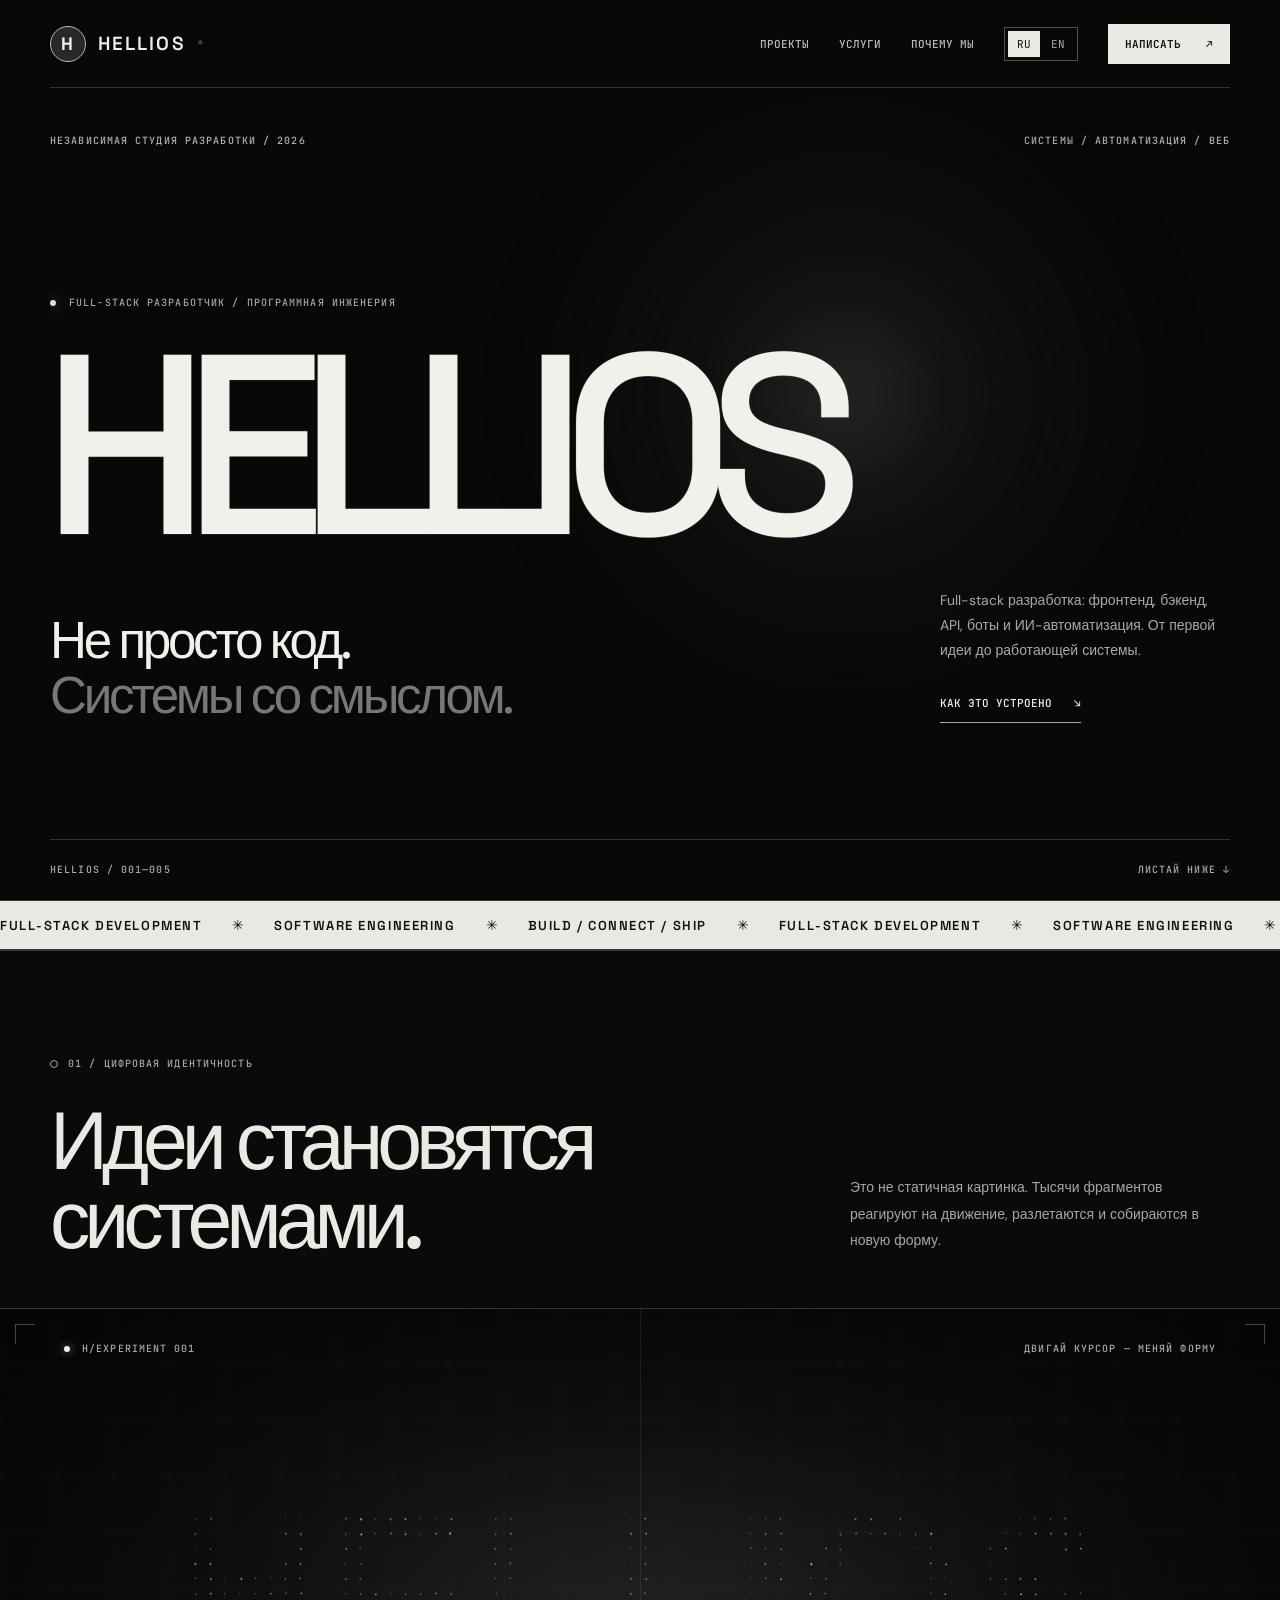
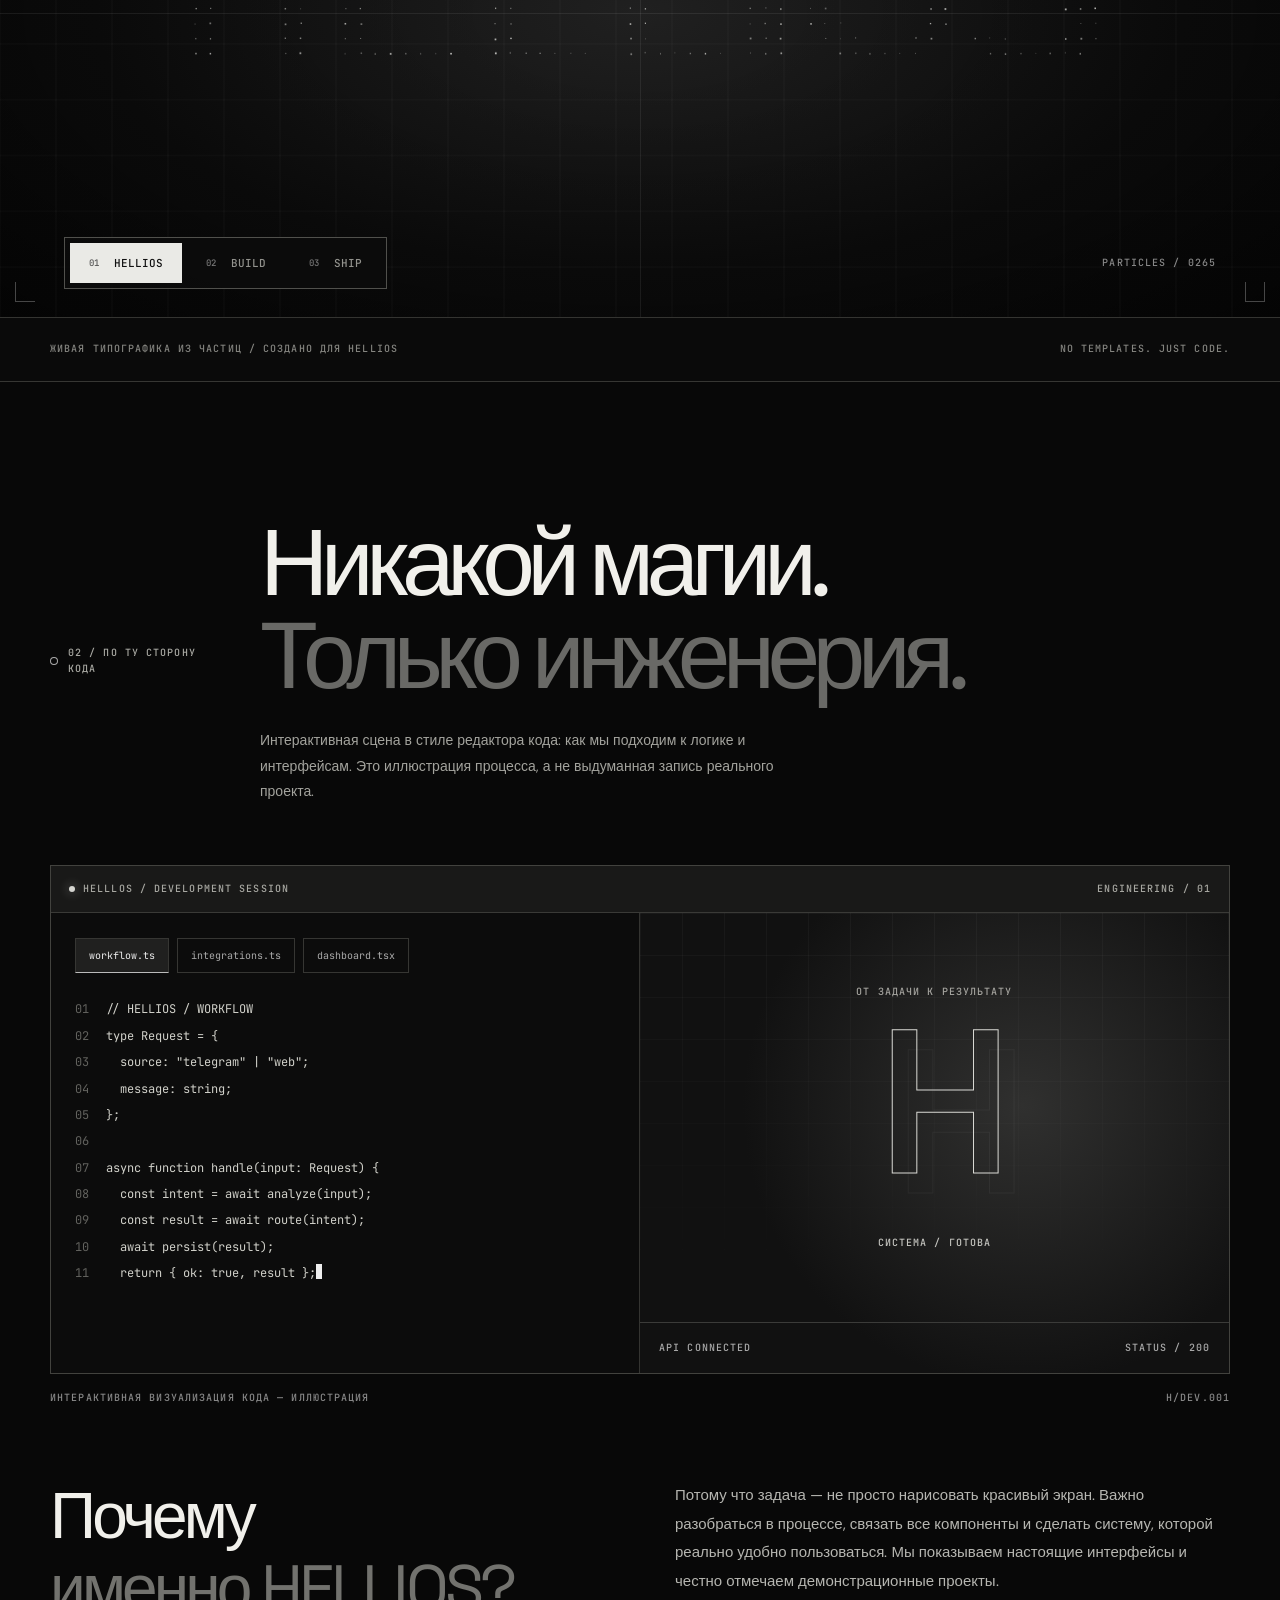
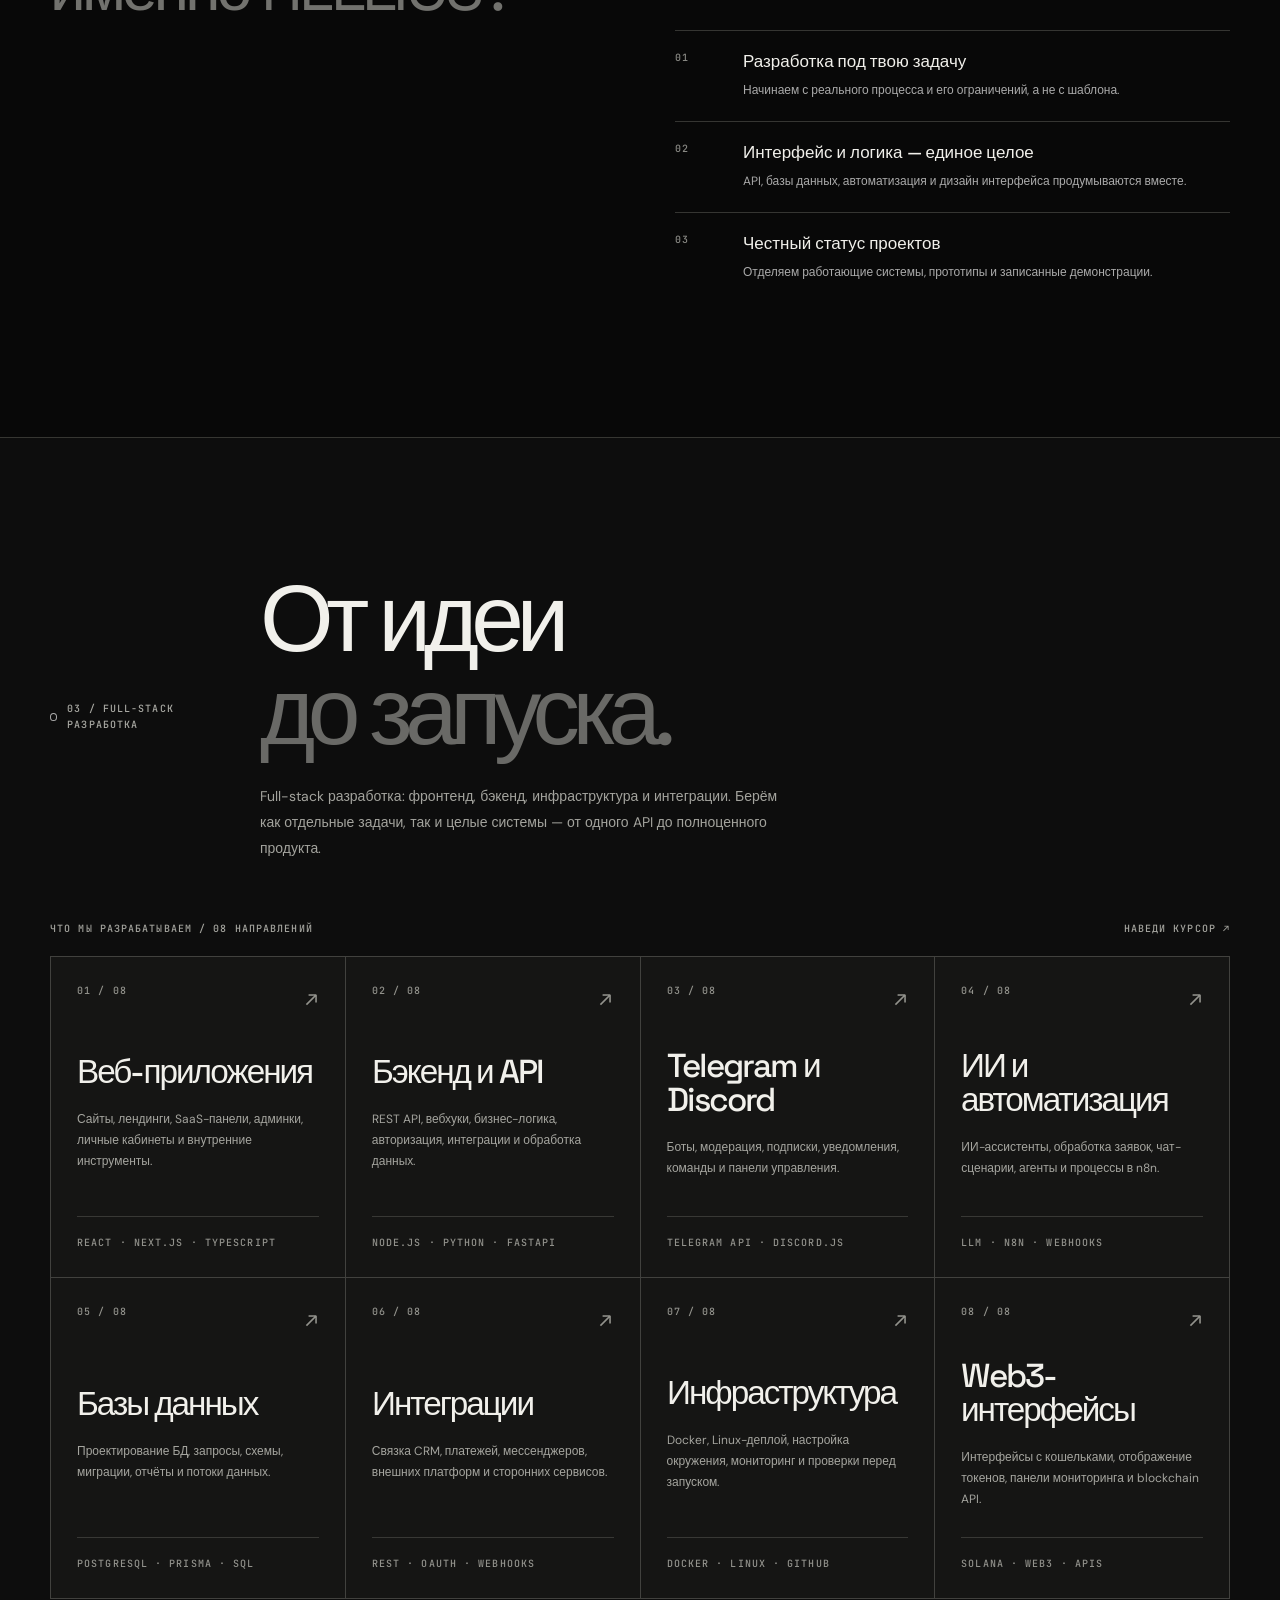
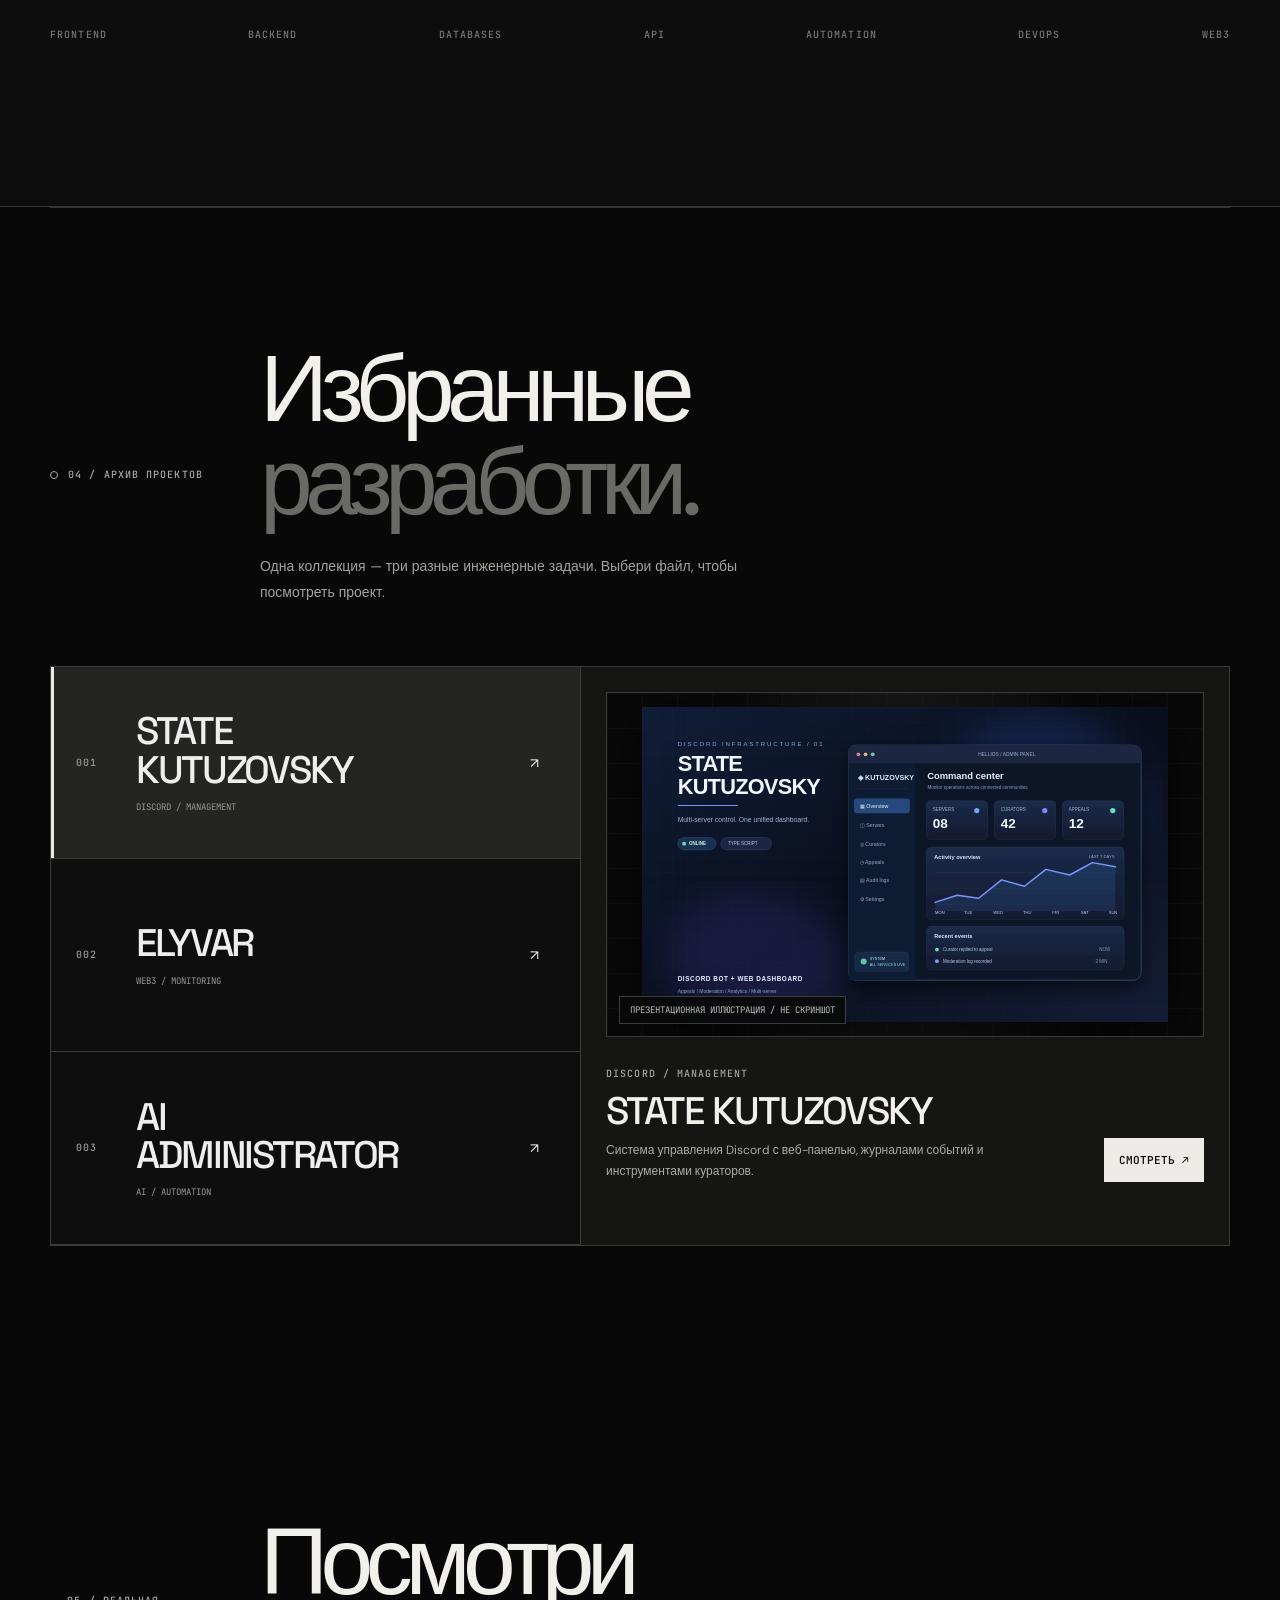
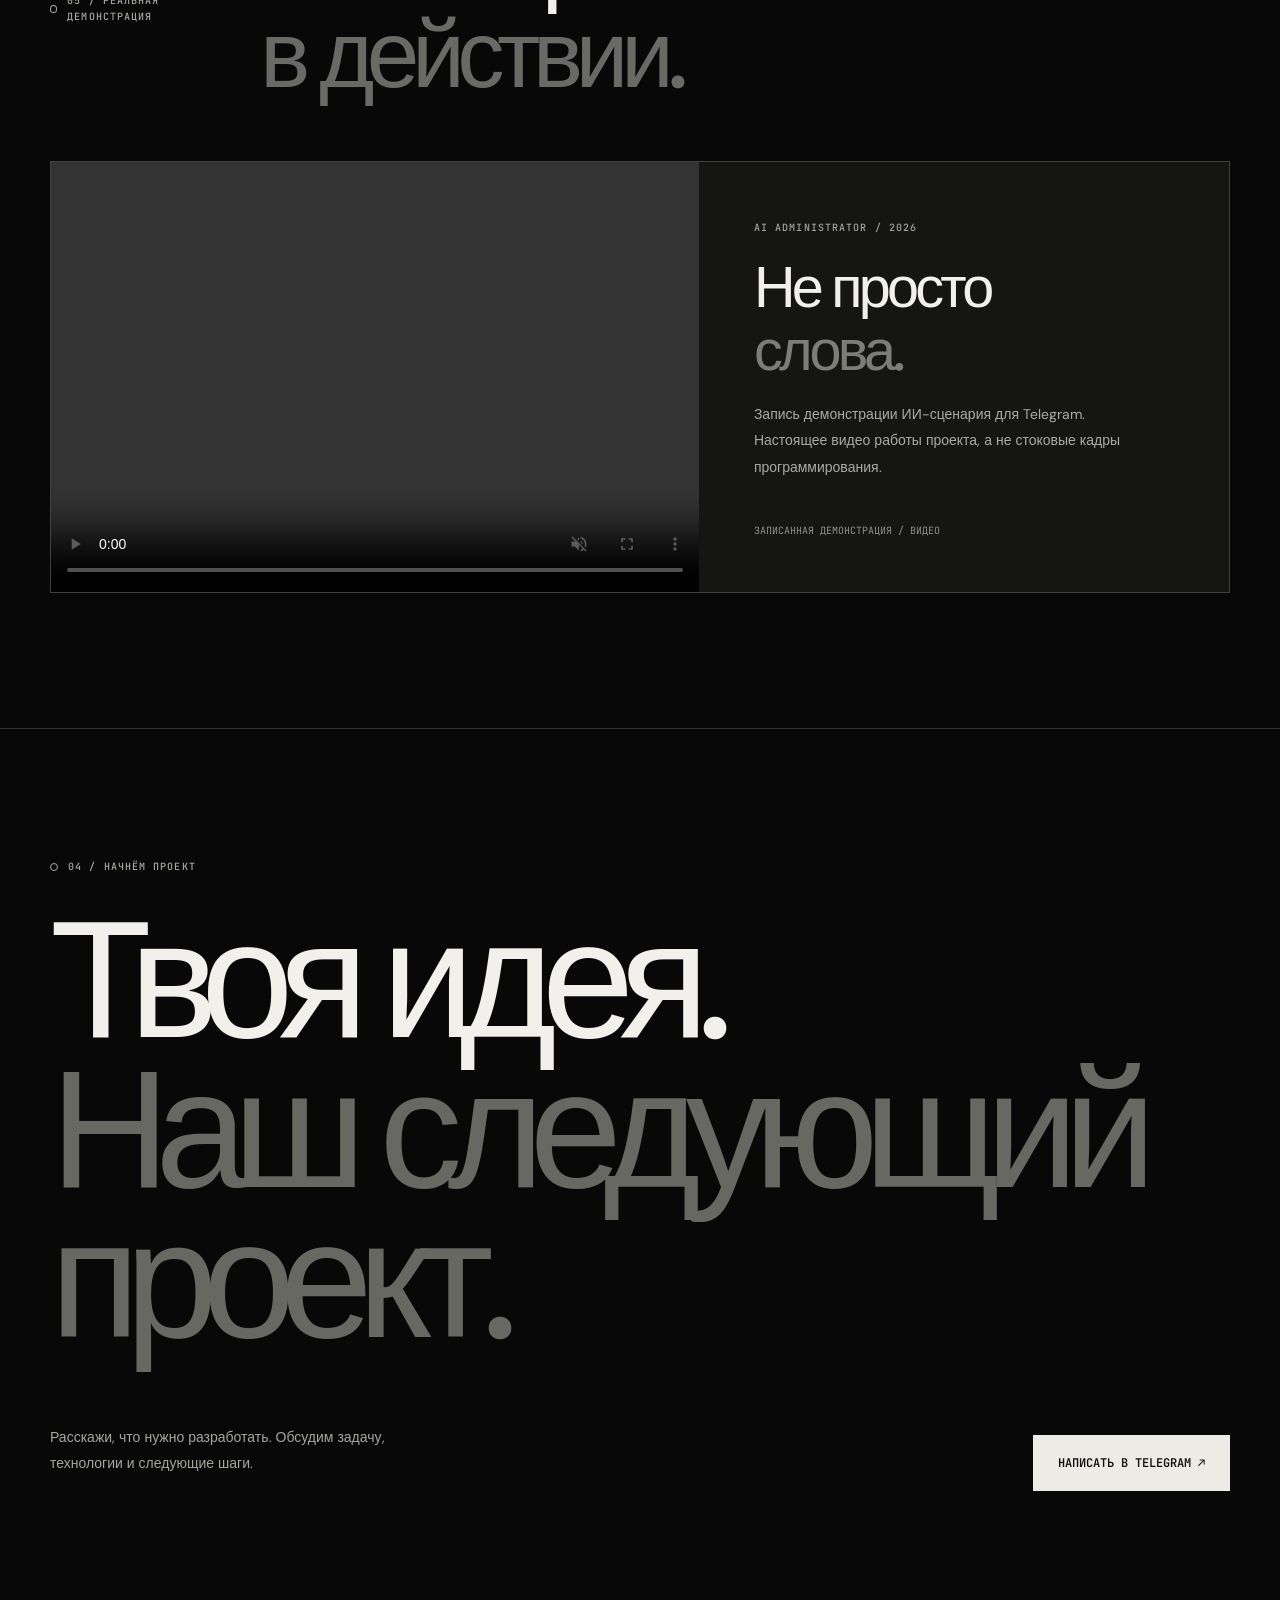
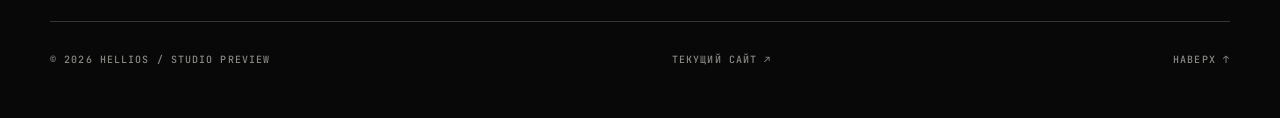
==== commit 0cb57ed6: "Repair hover particle selectors for service cards" ====
--- a/preview/index.html
+++ b/preview/index.html
@@ -83,7 +83,7 @@
   resize();addEventListener('resize',resize,{passive:true});
   const tick=()=>{ctx.clearRect(0,0,cw,ch);particles=particles.filter(p=>p.life>0);for(const p of particles){p.x+=p.vx;p.y+=p.vy;p.vx*=.985;p.vy*=.985;p.life-=.022;ctx.globalAlpha=Math.max(0,p.life)*.78;ctx.fillStyle=p.dark?'#111':'#ddd';ctx.fillRect(p.x,p.y,p.size,p.size)}ctx.globalAlpha=1;if(particles.length)requestAnimationFrame(tick);else running=false};
   const spawn=(x,y,dark)=>{for(let i=0;i<4&&particles.length<110;i++){const a=Math.random()*Math.PI*2,s=Math.random()*1.7+.3;particles.push({x,y,vx:Math.cos(a)*s,vy:Math.sin(a)*s-.5,life:Math.random()*.45+.45,size:Math.random()*2+.5,dark})}if(!running){running=true;requestAnimationFrame(tick)}};
-  $('.cap-card').forEach(card=>{
+  $$('.cap-card').forEach(card=>{
    card.addEventListener('pointermove',e=>{const r=card.getBoundingClientRect();card.style.setProperty('--dx',Math.max(-10,Math.min(12,(e.clientX-r.left-r.width/2)*.055))+'px');card.style.setProperty('--px',((e.clientX-r.left)/r.width*100)+'%');card.style.setProperty('--py',((e.clientY-r.top)/r.height*100)+'%');if(performance.now()-lastSpawn>36){spawn(e.clientX,e.clientY,true);lastSpawn=performance.now()}},{passive:true});
    card.addEventListener('pointerleave',()=>card.style.setProperty('--dx','0px'));
   });
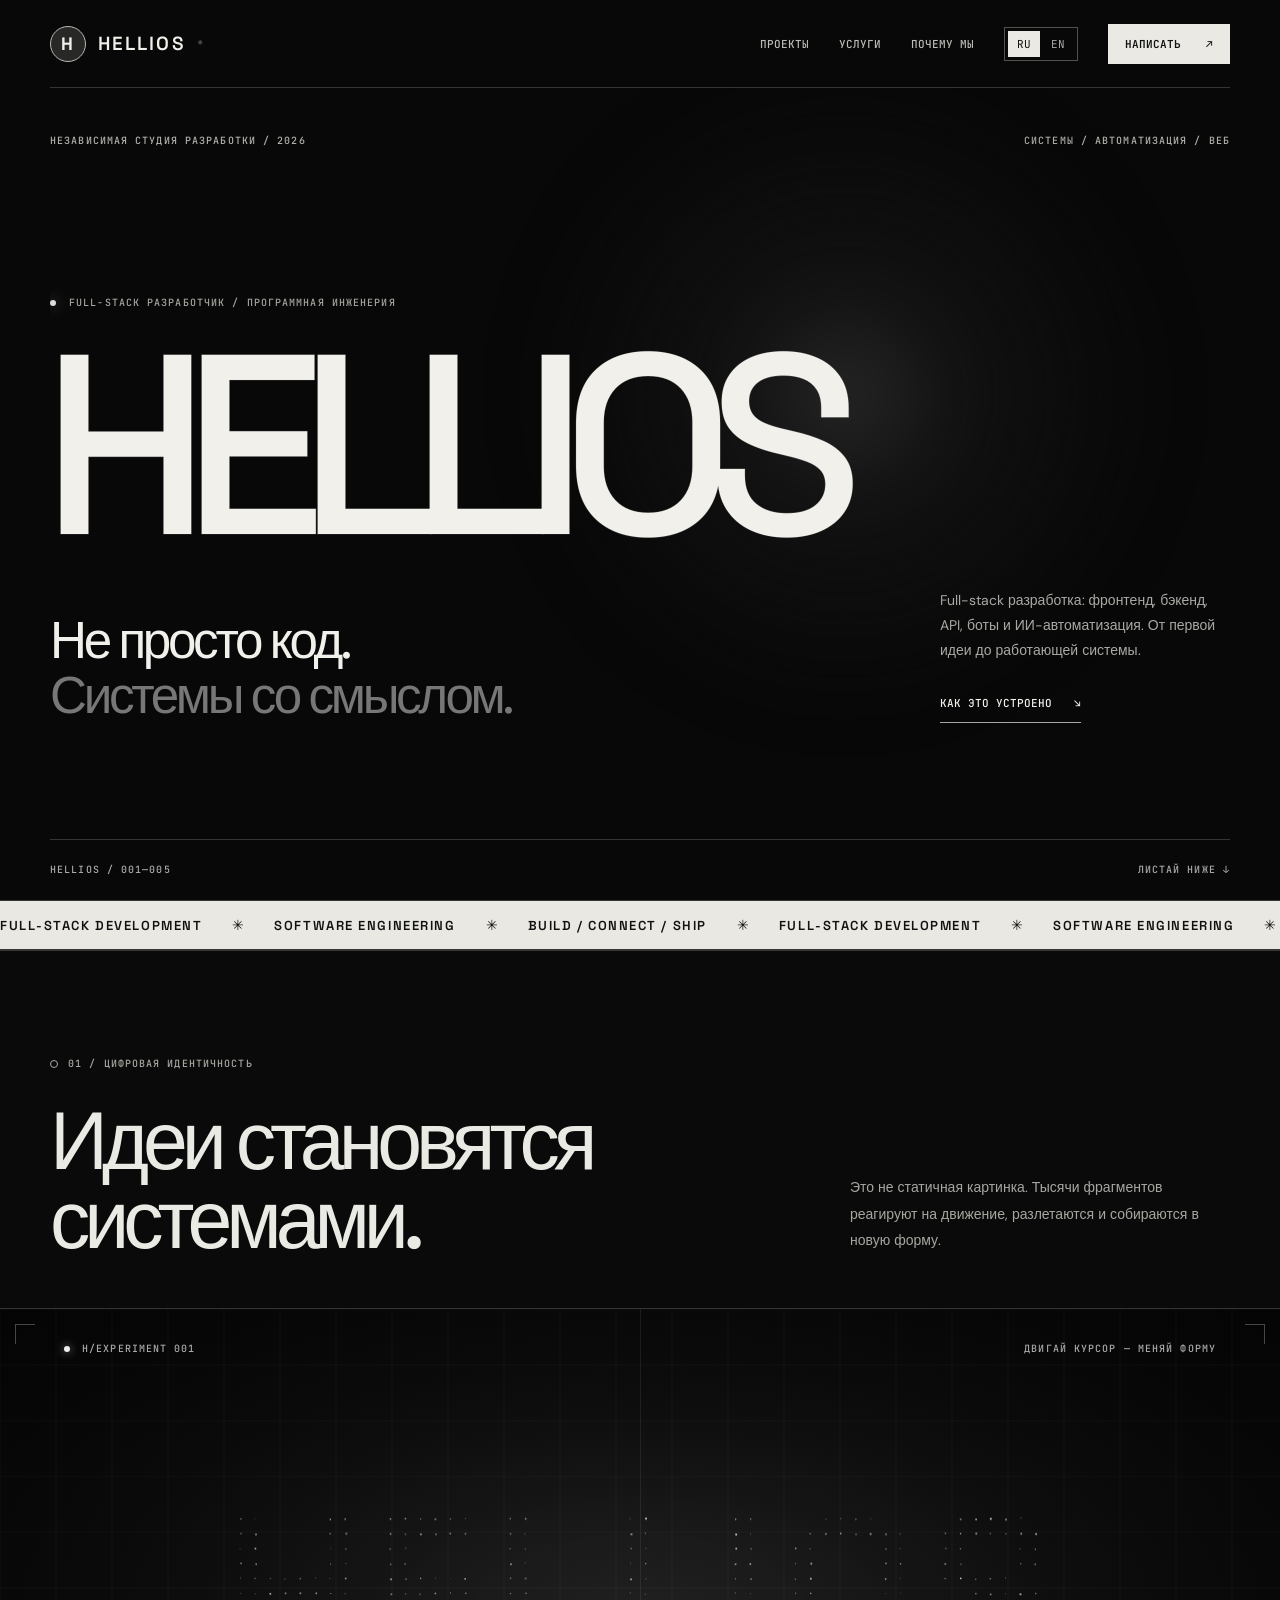
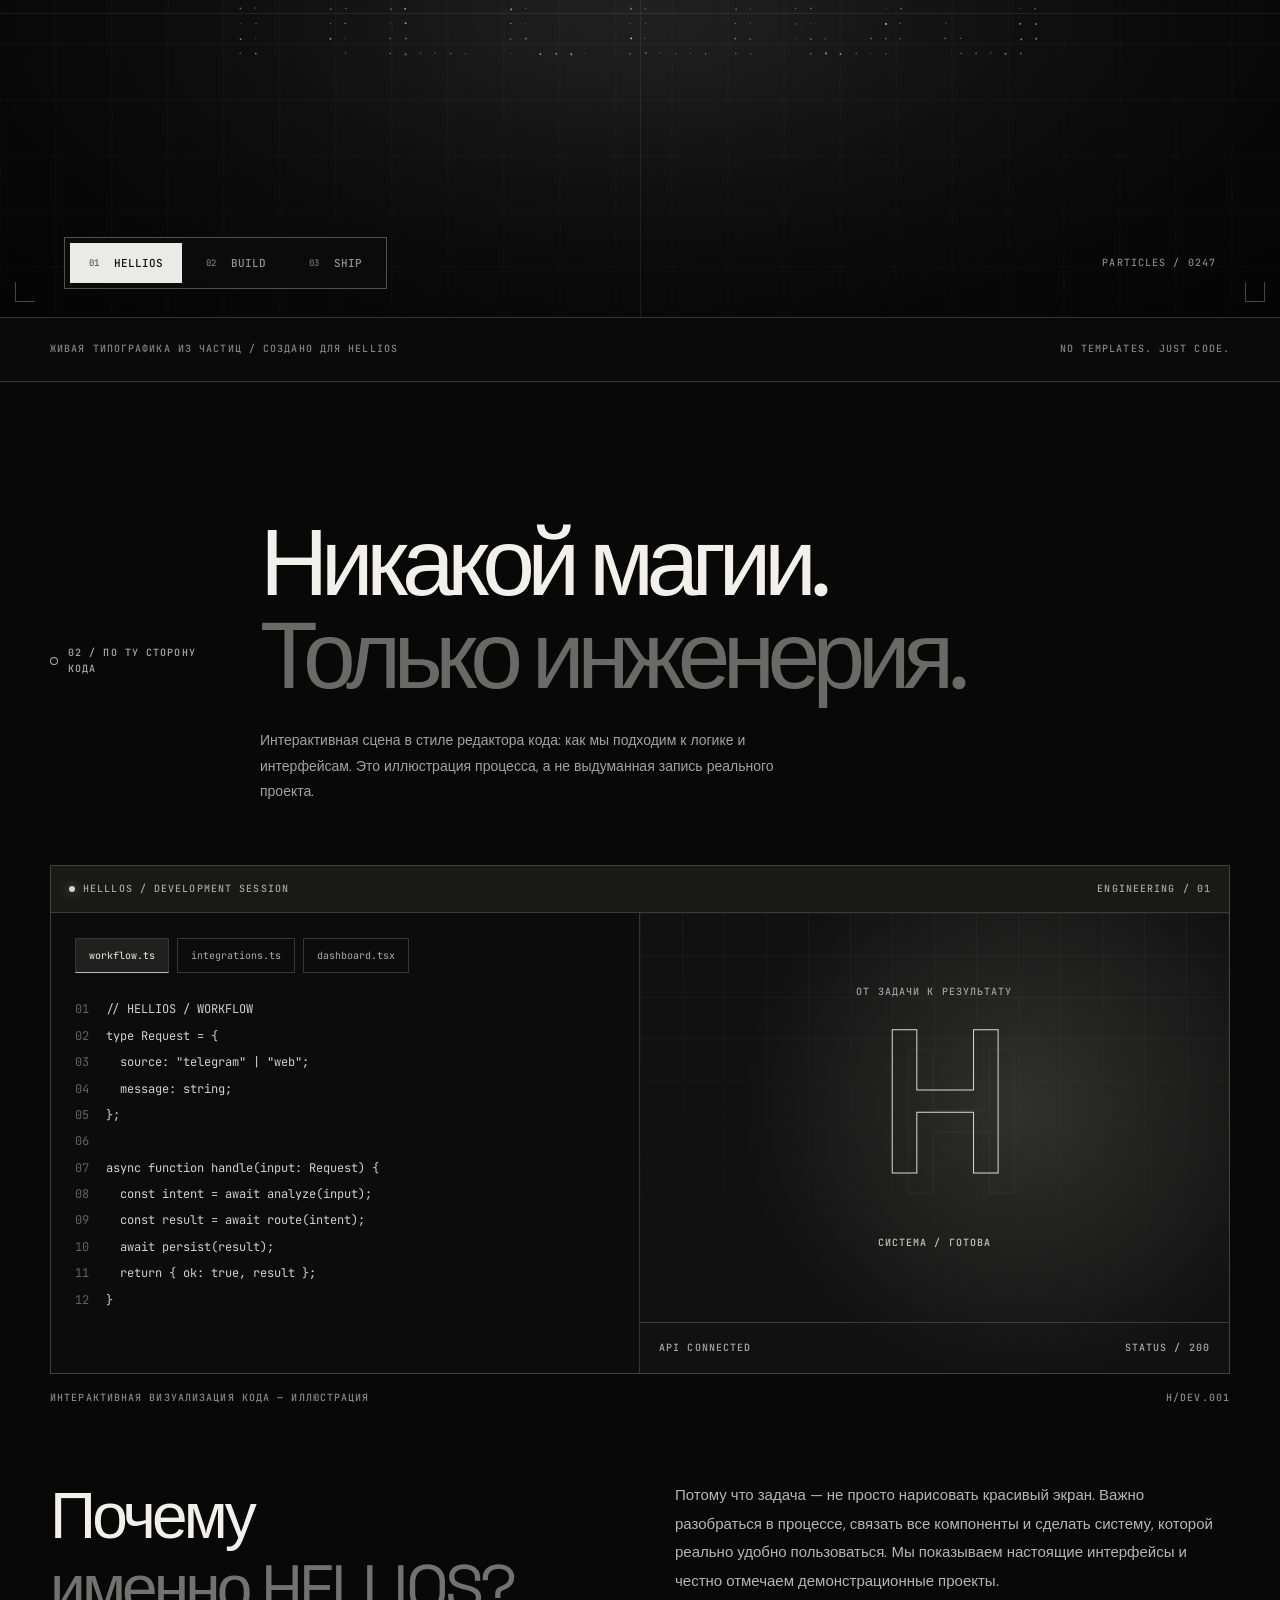
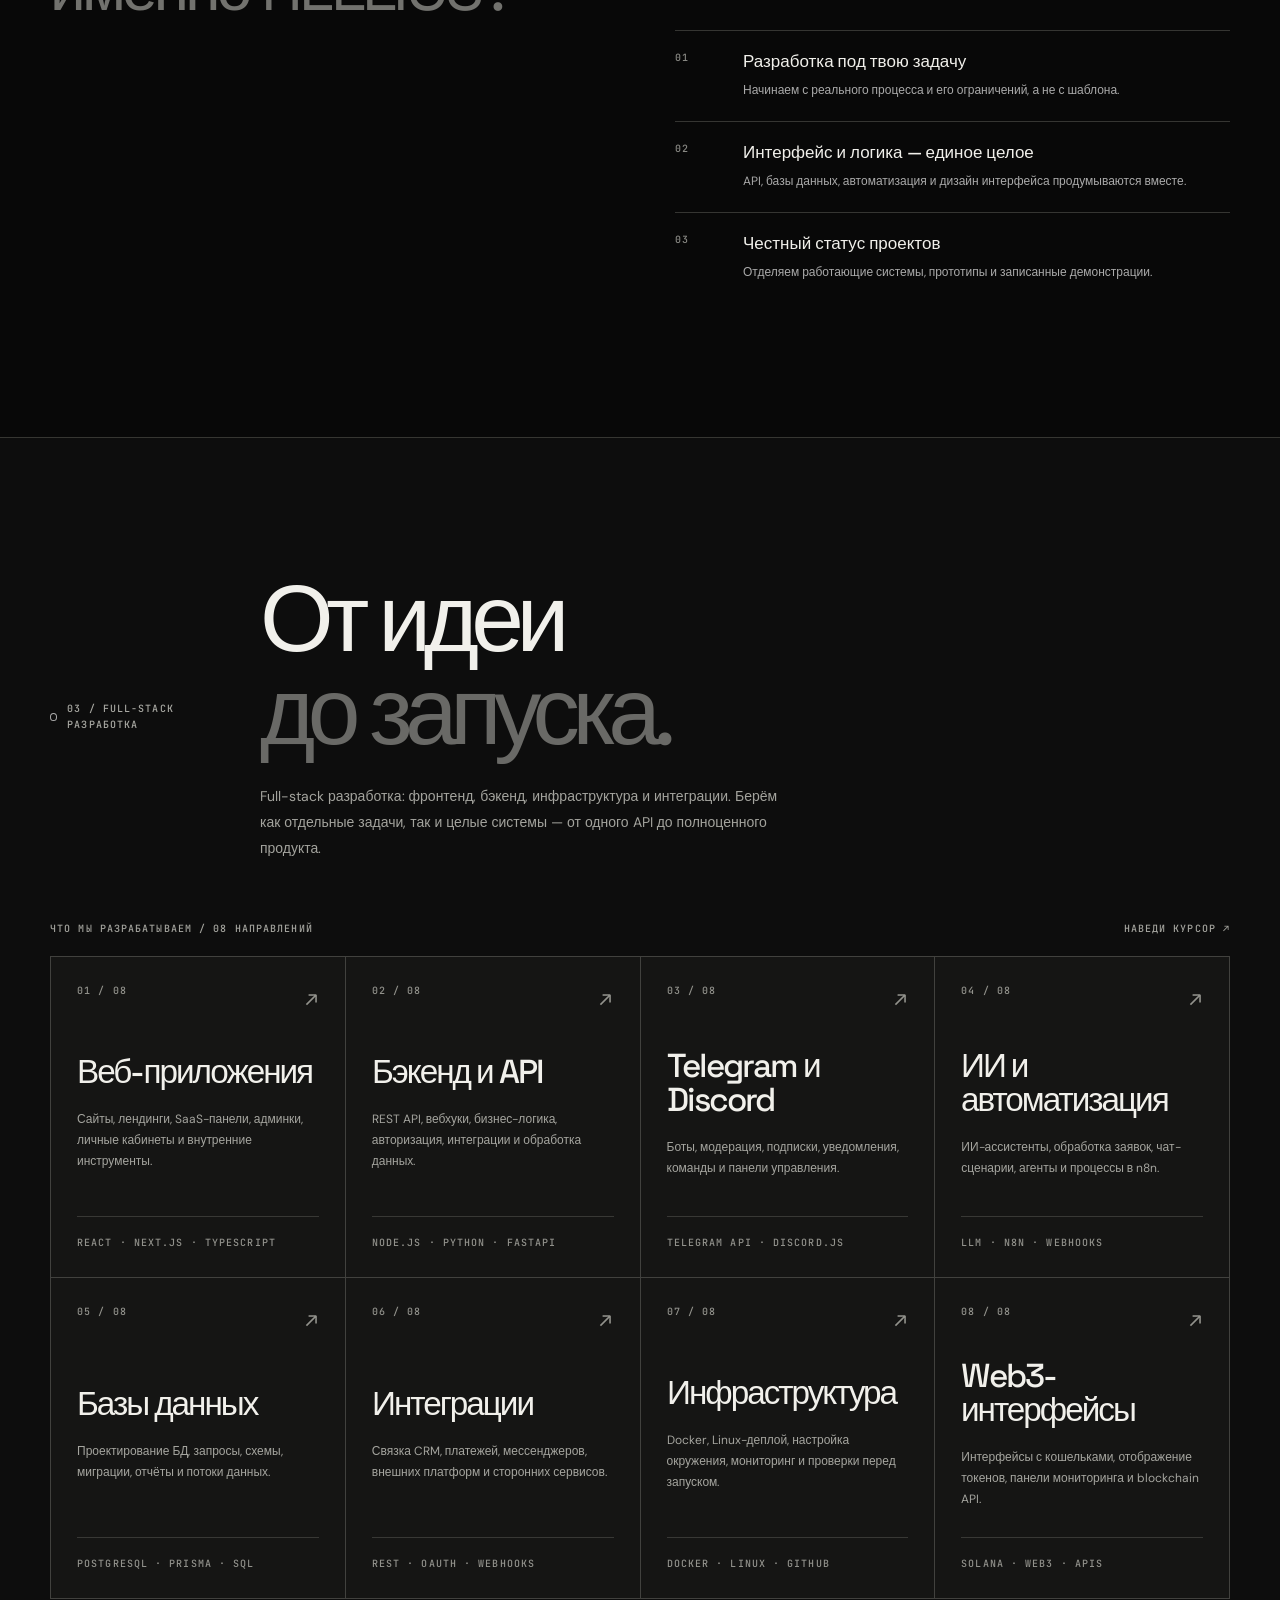
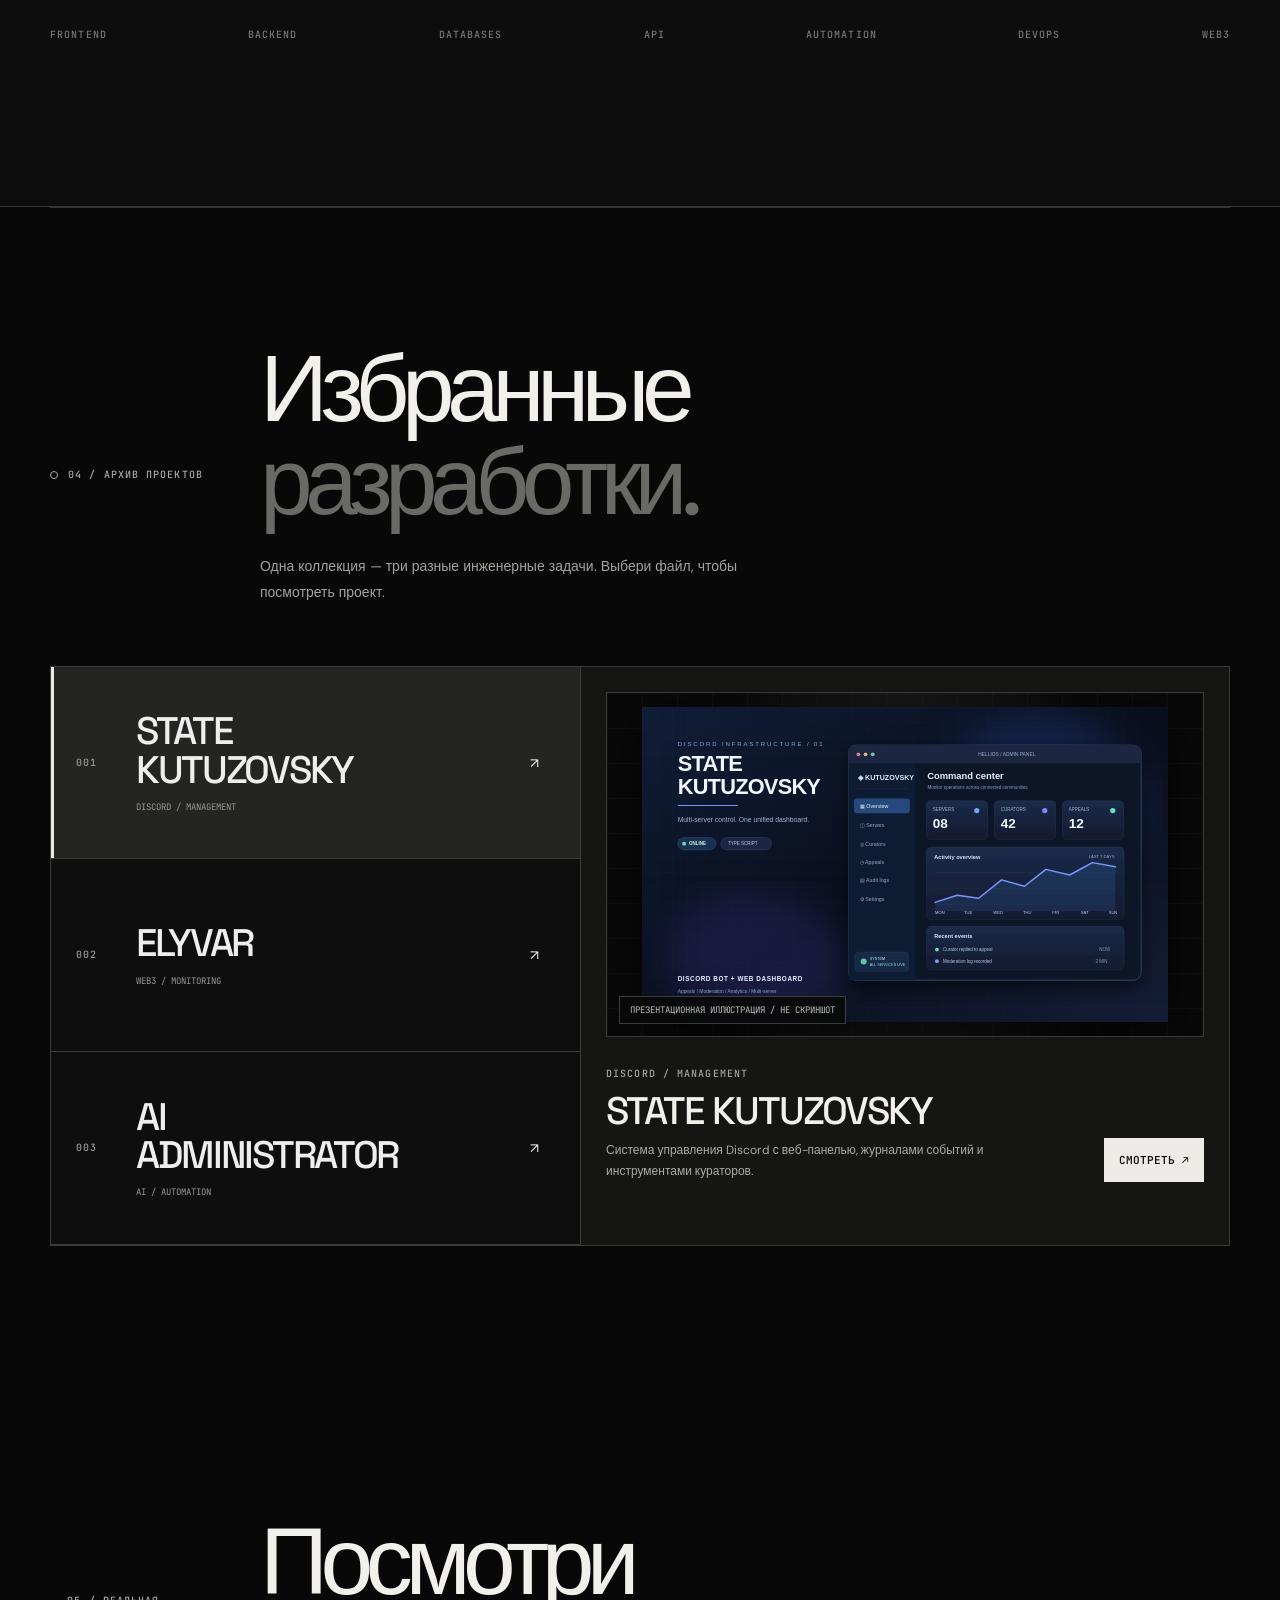
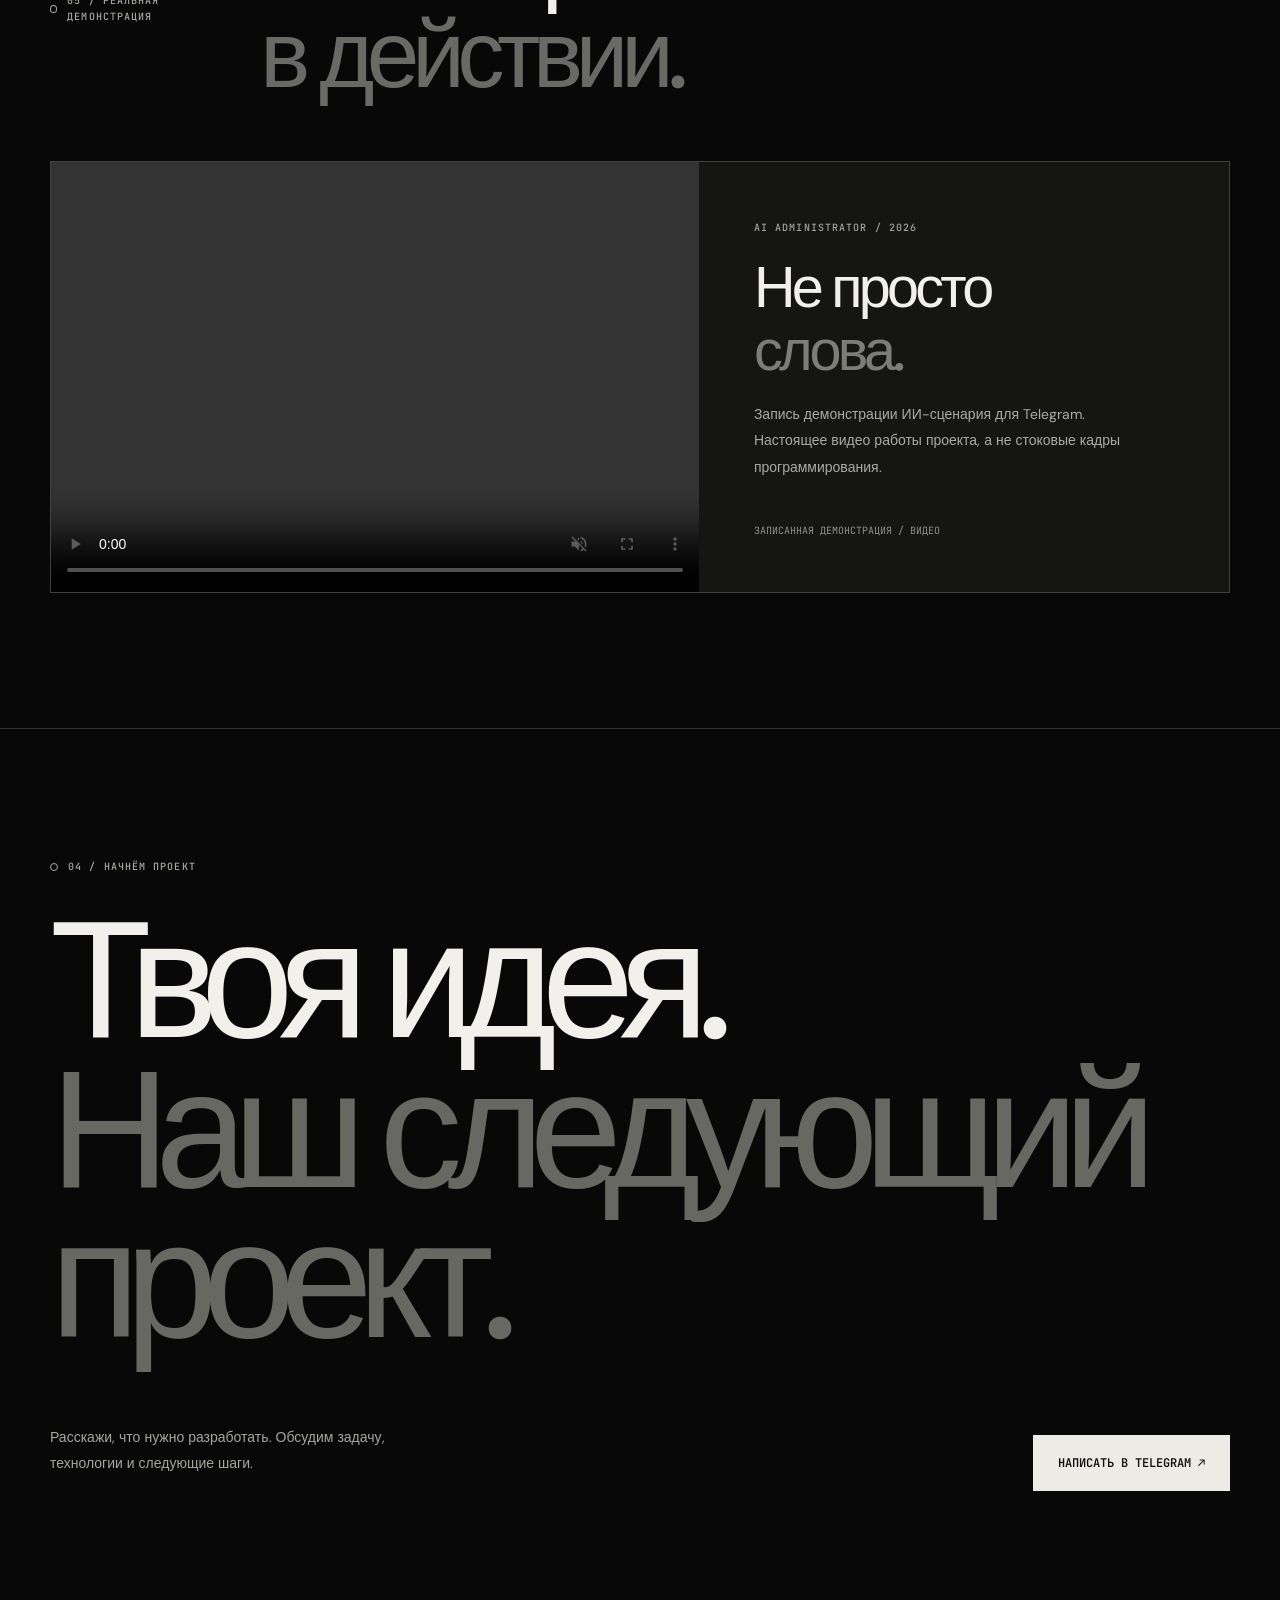
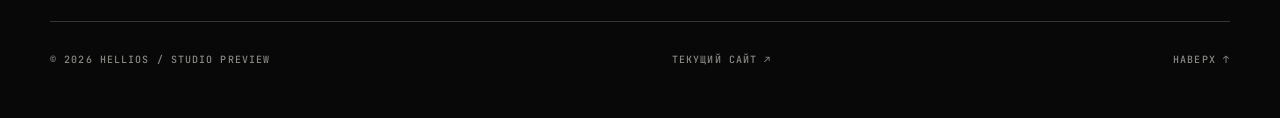
==== commit 32e4d3a3: "Remove obsolete H/CORE styling from cinematic preview" ====
--- a/preview/index.html
+++ b/preview/index.html
@@ -28,11 +28,6 @@
 
 /* V4: readable avatar and kinetic, self-assembling H signature */
 .brand-avatar{position:relative;overflow:hidden;isolation:isolate;width:36px;height:36px;flex:none;border:1px solid #b9b9b3;background:#282827;border-radius:50%;display:grid;place-items:center}.brand-avatar img{position:absolute;inset:0;width:100%;height:100%;object-fit:cover;z-index:2;opacity:1;filter:grayscale(1) contrast(1.12)}.brand-avatar img:not([src]),.brand-avatar img.is-broken{opacity:0}.brand-avatar .avatar-letter{position:relative;z-index:1;font:700 18px var(--display);color:#eee}.brand:hover .brand-avatar{border-color:#fff;box-shadow:0 0 0 4px #ffffff12}
-.core-section{position:relative;background:#eae9e4;color:#111;border-top:1px solid #eee;overflow:hidden}.core-wrap{display:grid;grid-template-columns:minmax(0,.8fr) minmax(0,1.2fr);gap:4vw;min-height:690px;align-items:center;padding-top:85px;padding-bottom:85px}.core-copy{position:relative;z-index:2}.core-copy .kicker{color:#444}.core-copy h2{font:500 clamp(42px,5vw,82px)/.98 var(--display);letter-spacing:-.077em;margin:40px 0 27px}.core-copy h2 em{font-style:normal;color:#888782}.core-copy p{font:14px/1.9 var(--body);max-width:410px;color:#55544f}.core-status{display:flex;align-items:center;gap:12px;margin-top:65px;color:#555}.core-led{display:inline-block;width:7px;height:7px;border-radius:50%;background:#111;box-shadow:0 0 0 5px #11111116;animation:core-pulse 2s ease-in-out infinite}@keyframes core-pulse{50%{box-shadow:0 0 0 11px #11111100}}.core-art{height:560px;position:relative;border:1px solid #aaa9a4;background:radial-gradient(ellipse at 50% 50%,#fff 0%,#eae9e4 62%,#d8d7d1 100%);isolation:isolate;overflow:hidden}.core-art:before{content:"";position:absolute;inset:0;background:linear-gradient(#0000000b 1px,transparent 1px),linear-gradient(90deg,#0000000b 1px,transparent 1px);background-size:36px 36px;mask-image:radial-gradient(ellipse,black,transparent 78%)}.core-art canvas{position:absolute;inset:0;z-index:2;width:100%;height:100%;touch-action:pan-y}.core-fallback{position:absolute;inset:0;display:grid;place-items:center;font:700 clamp(260px,35vw,500px)/1 var(--display);letter-spacing:-.1em;color:#161616;text-shadow:8px 12px 0 #bcbab2;z-index:1;pointer-events:none}.core-art.has-canvas .core-fallback{opacity:0}.core-corner{position:absolute;z-index:3;width:22px;height:22px;border:1px solid #333;pointer-events:none}.core-corner.tl{top:12px;left:12px;border-right:0;border-bottom:0}.core-corner.tr{top:12px;right:12px;border-left:0;border-bottom:0}.core-corner.bl{bottom:12px;left:12px;border-top:0;border-right:0}.core-corner.br{bottom:12px;right:12px;border-top:0;border-left:0}.core-hud{position:absolute;inset:auto 23px 18px;display:flex;justify-content:space-between;gap:12px;z-index:3;color:#444}.core-axis{position:absolute;pointer-events:none;background:#2222;z-index:1}.core-axis-x{height:1px;top:50%;left:0;right:0}.core-axis-y{width:1px;left:50%;top:0;bottom:0}.core-bottom{padding:24px 0;display:flex;justify-content:space-between;gap:15px;border-top:1px solid #bbb9b2;color:#555}.core-art:after{content:"";position:absolute;z-index:4;inset:0;pointer-events:none;box-shadow:inset 0 0 55px #eae9e460}.core-copy h2 span{display:inline-block;transition:transform .7s cubic-bezier(.16,1,.3,1)}.core-copy:hover h2 span{transform:translateX(12px)}
-@media(max-width:1050px){.core-wrap{grid-template-columns:1fr 1fr;gap:30px;min-height:600px}.core-art{height:480px}.core-copy h2{font-size:clamp(40px,5vw,64px)}}
-@media(max-width:750px){.core-wrap{grid-template-columns:1fr;gap:35px;padding-top:70px;padding-bottom:50px}.core-copy h2{margin:25px 0;font-size:clamp(45px,9vw,70px)}.core-status{margin-top:25px}.core-art{height:clamp(350px,85vw,530px)}.core-fallback{font-size:60vw}.core-bottom{font-size:8px}}
-@media(prefers-reduced-motion:reduce){.core-led{animation:none}.core-copy h2 span{transition:none}}
-
 /* V5 — SIGNAL: integrated cinematic black-on-black kinetic type */
 .signal-section{background:#0a0a0a;color:#eaeae5;border-top:1px solid #363633;border-bottom:1px solid #363633;overflow:hidden}.signal-intro{padding-top:105px;padding-bottom:48px}.signal-intro .kicker{color:#a8a8a2}.signal-headline{display:grid;grid-template-columns:1.2fr .8fr;gap:45px;align-items:end;margin-top:30px}.signal-headline h2{font:500 clamp(45px,6.3vw,105px)/.98 var(--display);letter-spacing:-.075em;margin:0;max-width:820px}.signal-headline p{font:14px/1.9 var(--body);color:#a7a7a1;max-width:380px;margin:0 0 6px auto}.signal-stage{position:relative;min-height:610px;overflow:hidden;border-block:1px solid #343431;background:radial-gradient(ellipse at 50% 50%,#202020 0%,#0d0d0d 60%,#080808 100%);isolation:isolate}.signal-stage:before{content:"";position:absolute;inset:0;pointer-events:none;z-index:0;background:radial-gradient(ellipse at 50% 50%,transparent 15%,#0007 100%)}.signal-stage canvas{position:absolute;inset:0;z-index:2;width:100%;height:100%;touch-action:pan-y}.signal-fallback{position:absolute;z-index:1;inset:0;display:grid;place-items:center;font:700 clamp(65px,14vw,260px)/1 var(--display);letter-spacing:-.09em;color:#e8e8e4;opacity:.85;pointer-events:none}.signal-ready .signal-fallback{opacity:0}.signal-overlay-top{position:absolute;z-index:4;left:clamp(18px,5vw,90px);right:clamp(18px,5vw,90px);top:32px;display:flex;justify-content:space-between;gap:20px;color:#aaa}.signal-overlay-top span:first-child{display:flex;align-items:center;gap:12px}.signal-led{width:6px;height:6px;border-radius:50%;background:#eee;box-shadow:0 0 10px #fff9}.signal-overlay-bottom{position:absolute;z-index:5;left:clamp(18px,5vw,90px);right:clamp(18px,5vw,90px);bottom:28px;display:flex;align-items:center;justify-content:space-between;gap:20px}.signal-switch{display:flex;gap:5px;align-items:center;background:#0b0b0bea;border:1px solid #50504c;padding:5px}.signal-mode{background:transparent;border:0;color:#92928d;font:500 11px var(--mono);padding:13px 19px;display:flex;align-items:center;gap:15px;transition:background .3s,color .3s}.signal-mode span{font-size:9px;color:#777}.signal-mode.active{background:#eaeae6;color:#111}.signal-mode.active span{color:#555}.signal-mode:hover:not(.active){background:#282826;color:#fff}.signal-count{color:#888}.signal-footer{display:flex;justify-content:space-between;gap:20px;padding-top:23px;padding-bottom:24px;color:#858580}.signal-crosshair{position:absolute;pointer-events:none;background:#ffffff13;z-index:1}.signal-crosshair-x{height:1px;left:0;right:0;top:50%}.signal-crosshair-y{width:1px;top:0;bottom:0;left:50%}.signal-corner{position:absolute;z-index:3;pointer-events:none;width:20px;height:20px;border-color:#aaa6;border-style:solid}.signal-corner-tl{top:15px;left:15px;border-width:1px 0 0 1px}.signal-corner-tr{top:15px;right:15px;border-width:1px 1px 0 0}.signal-corner-bl{bottom:15px;left:15px;border-width:0 0 1px 1px}.signal-corner-br{bottom:15px;right:15px;border-width:0 1px 1px}
 @media(max-width:900px){.signal-headline{grid-template-columns:1fr;gap:22px}.signal-headline p{margin:0}.signal-stage{min-height:520px}}
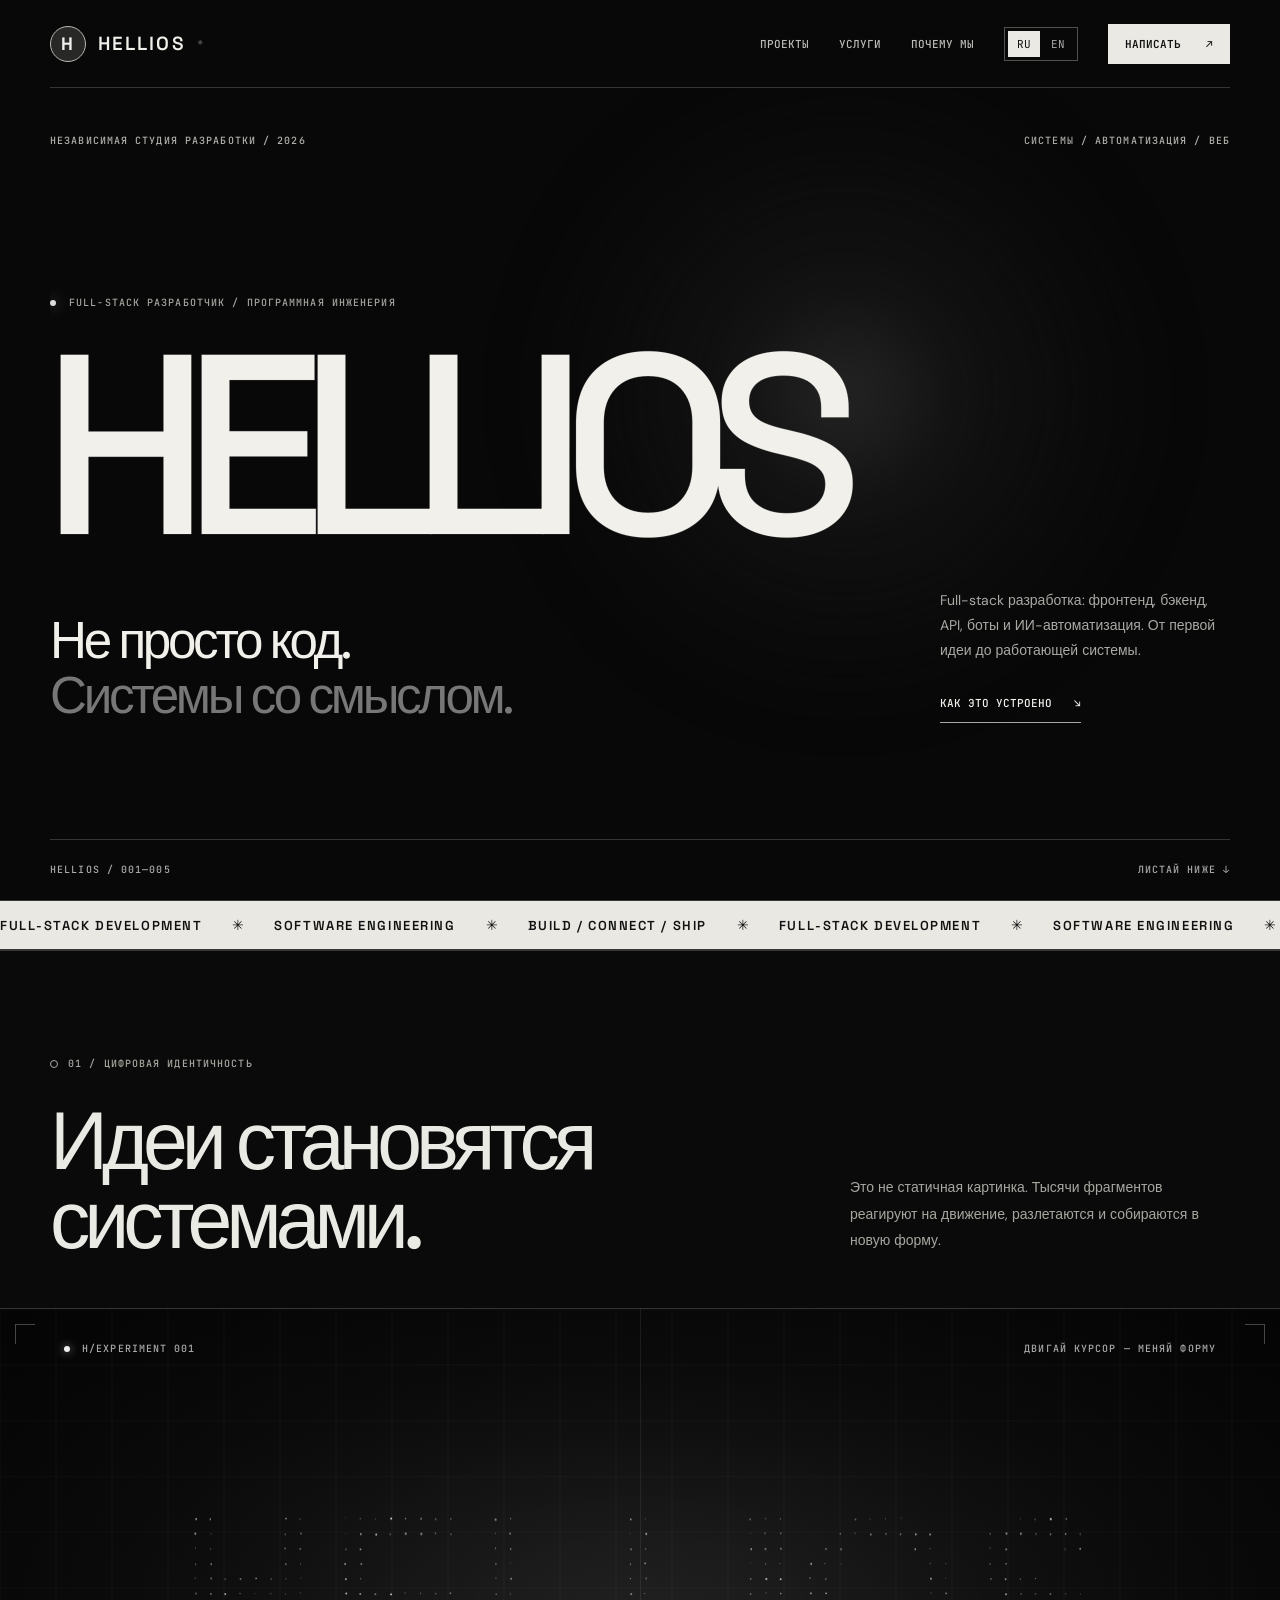
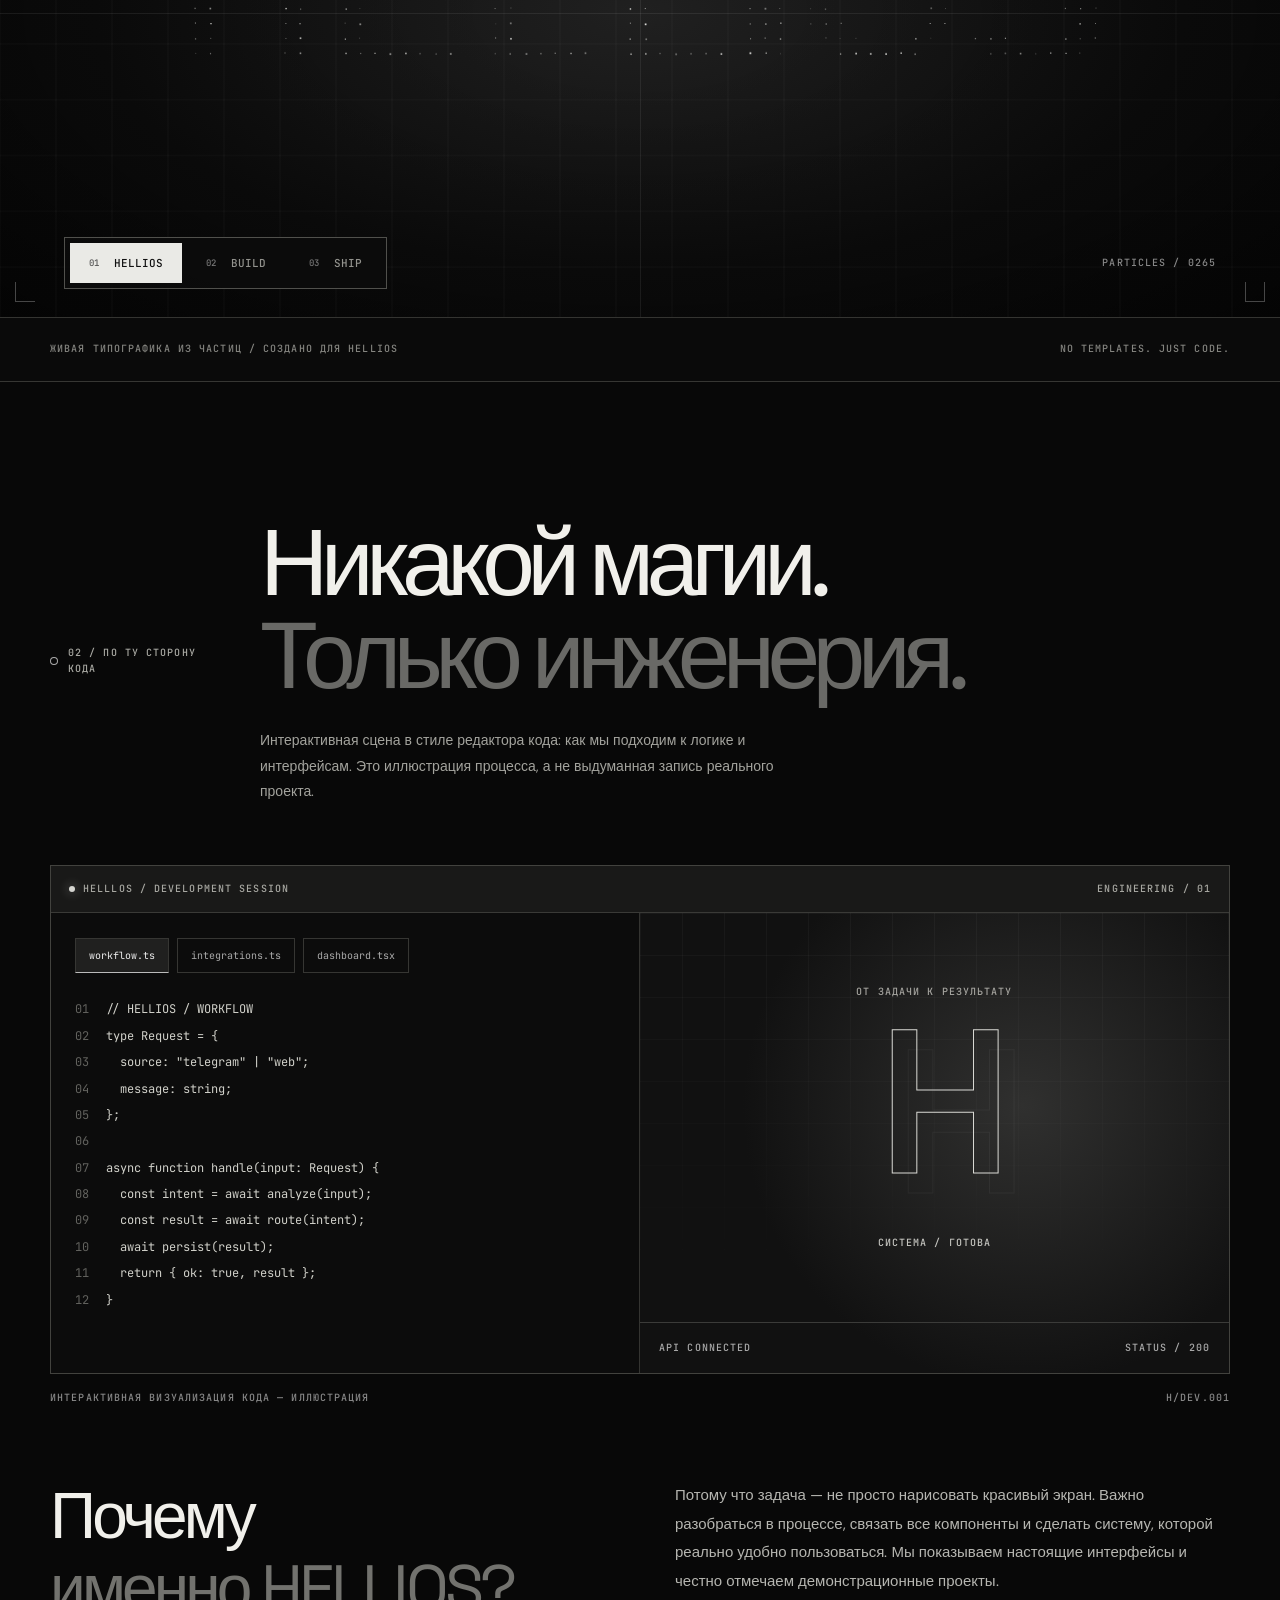
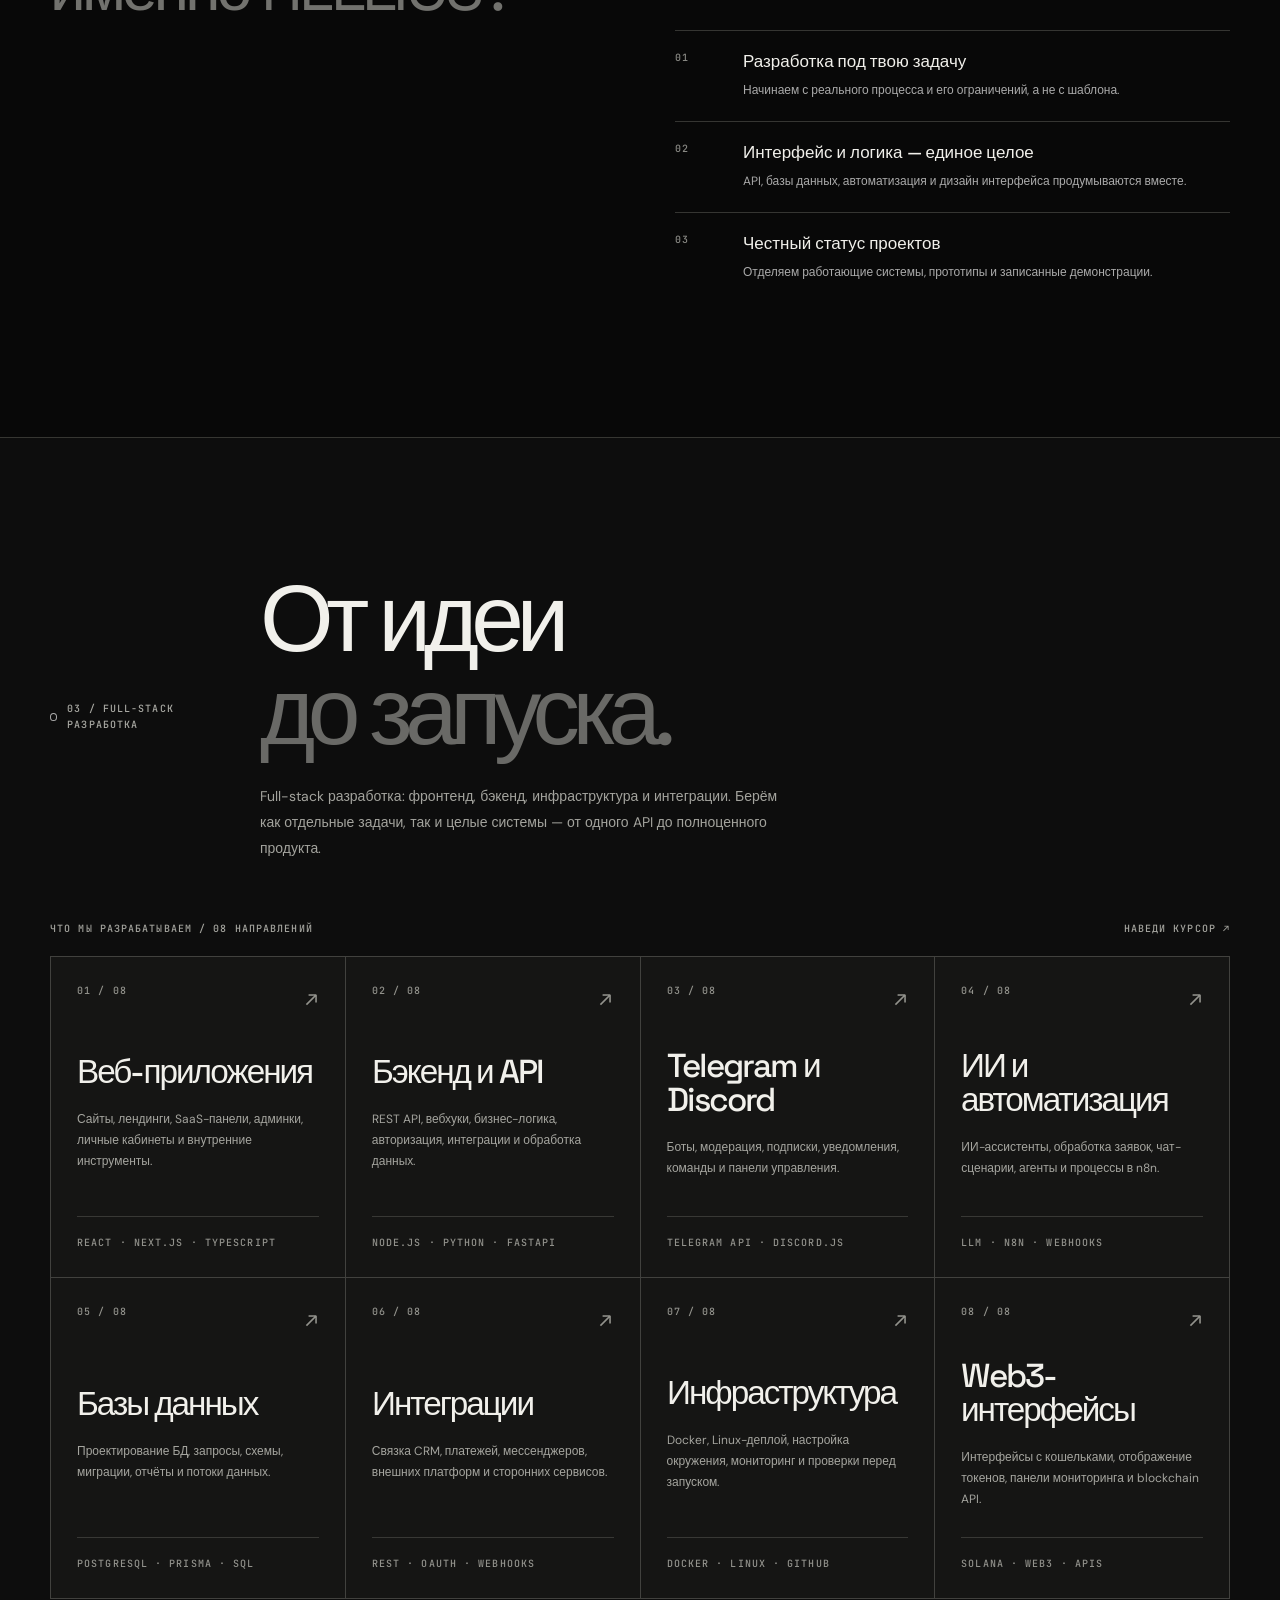
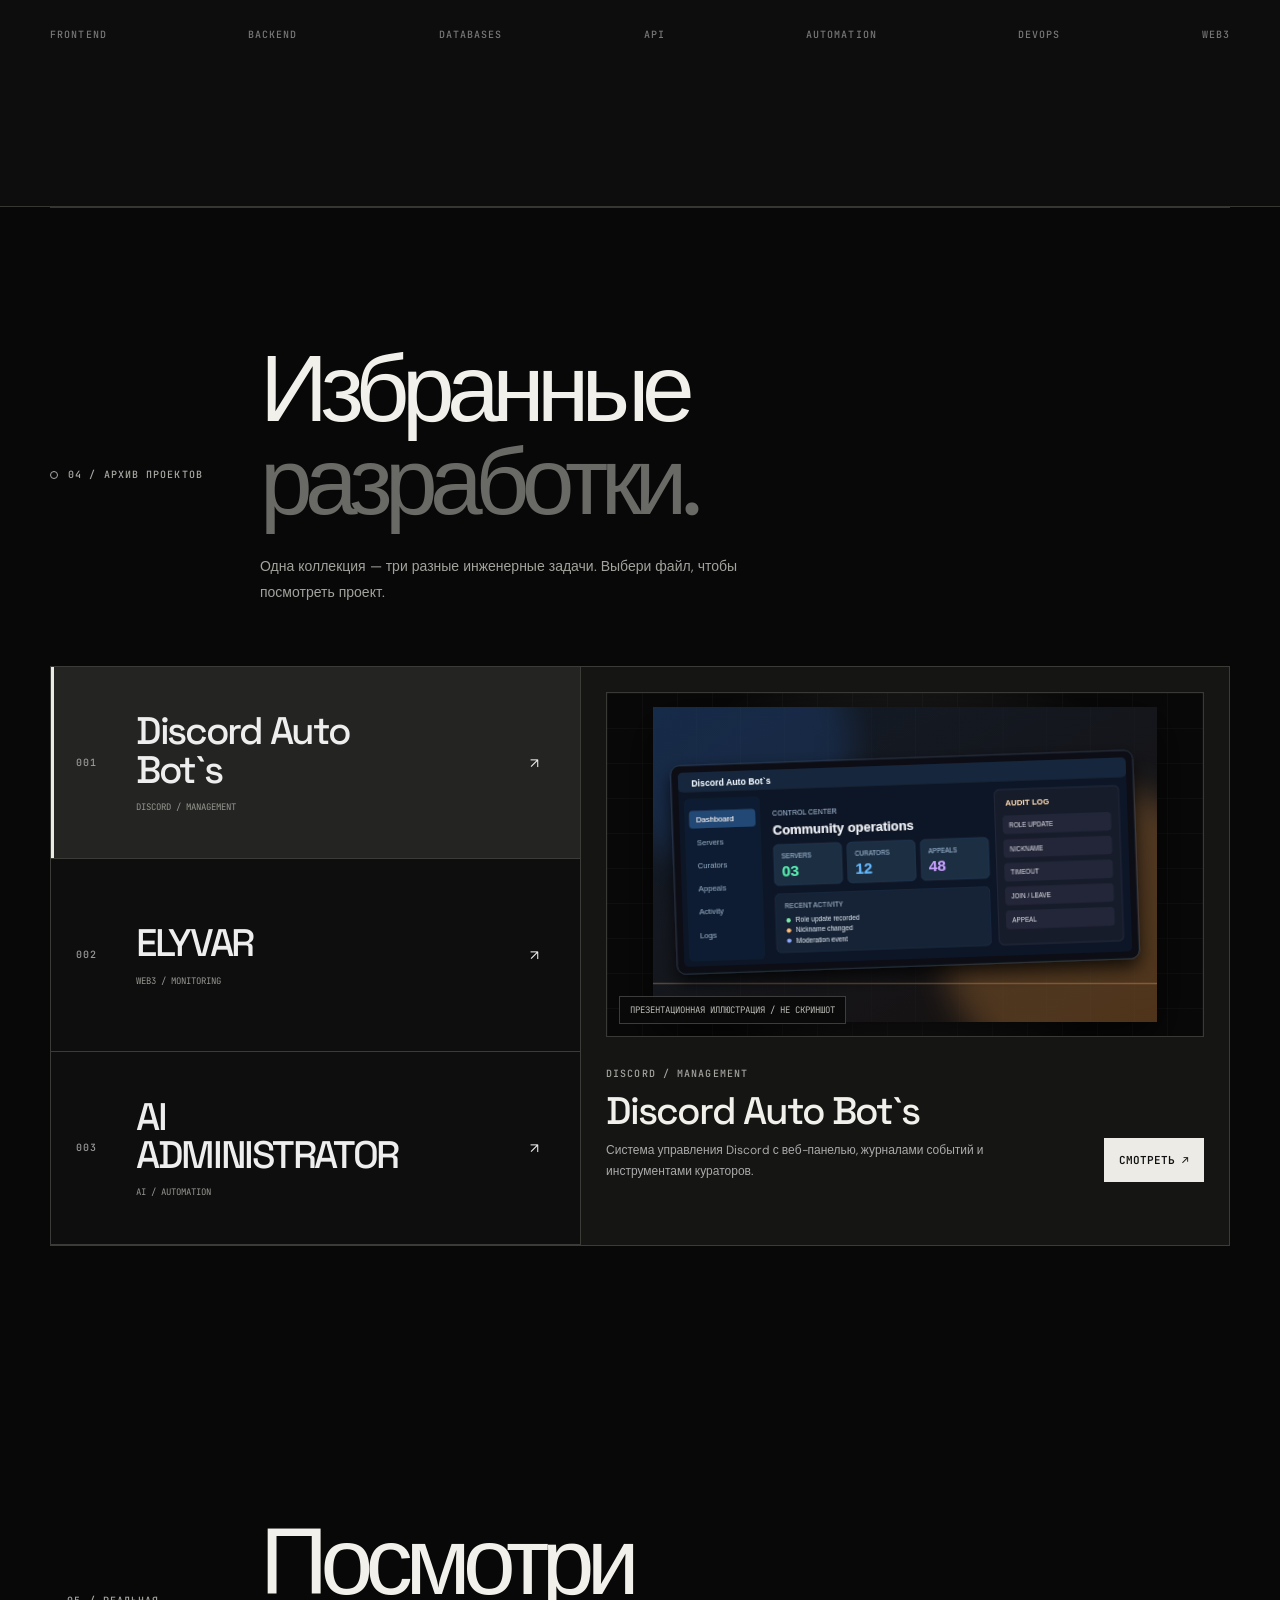
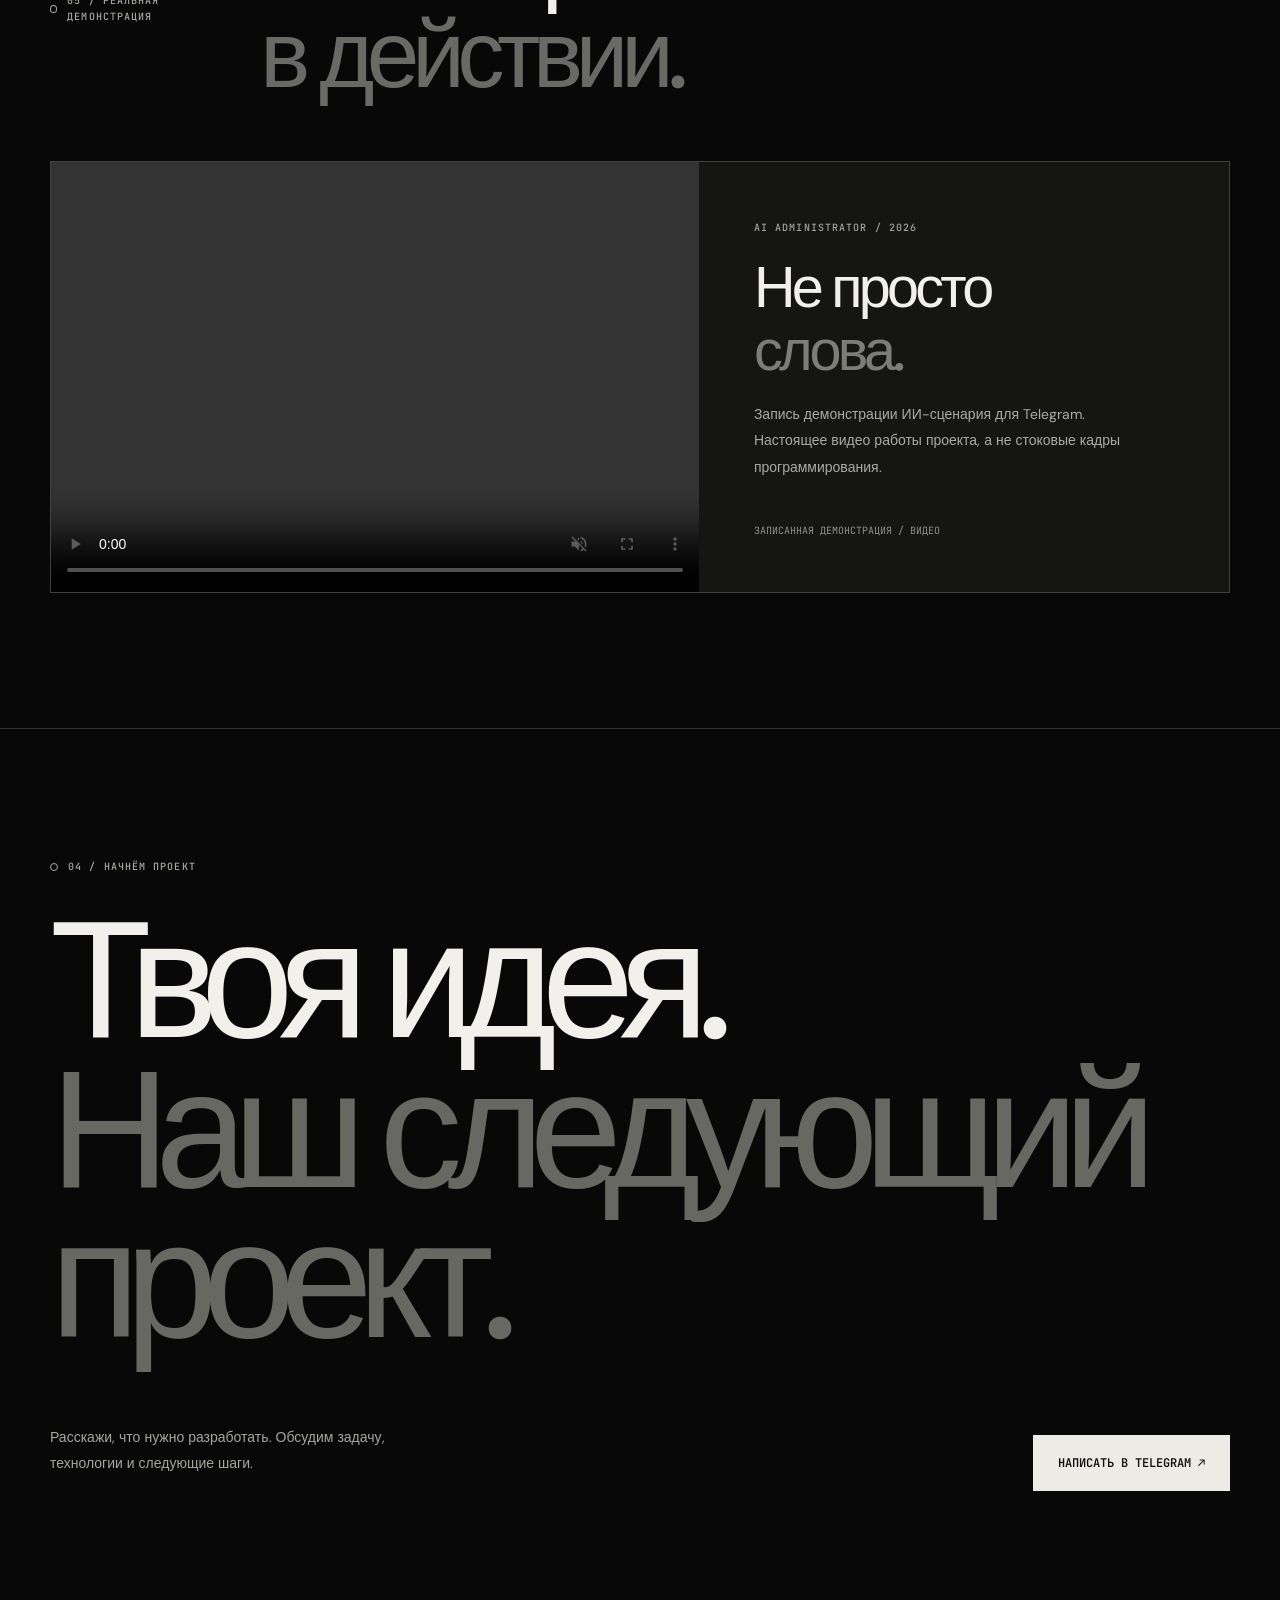
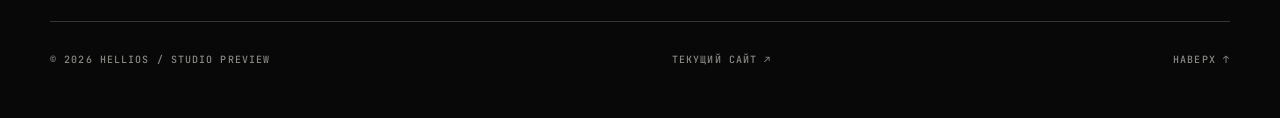
==== commit dcc6aceb: "Rename State Kutuzovsky to Discord Auto Bot`s in visible portfolio content" ====
--- a/preview/index.html
+++ b/preview/index.html
@@ -53,12 +53,12 @@
 <div class="wrap signal-footer micro"><span data-en="REAL-TIME PARTICLE TYPOGRAPHY / MADE FOR HELLIOS" data-ru="ЖИВАЯ ТИПОГРАФИКА ИЗ ЧАСТИЦ / СОЗДАНО ДЛЯ HELLIOS">ЖИВАЯ ТИПОГРАФИКА ИЗ ЧАСТИЦ / СОЗДАНО ДЛЯ HELLIOS</span><span>NO TEMPLATES. JUST CODE.</span></div></section><section class="section wrap" id="behind"><div class="sec-head reveal"><div class="kicker micro" data-en="02 / BEHIND THE BUILD" data-ru="02 / ПО ТУ СТОРОНУ КОДА">01 / ПО ТУ СТОРОНУ КОДА</div><div><h2><span data-en="Not magic." data-ru="Никакой магии.">Никакой магии.</span><br><em data-en="Just engineering." data-ru="Только инженерия.">Только инженерия.</em></h2><p data-en="An interactive code-inspired sequence. A look at the thinking behind the interfaces — not stock footage or a fabricated recording of a real project." data-ru="Интерактивная сцена в стиле редактора кода: как мы подходим к логике и интерфейсам. Это иллюстрация процесса, а не выдуманная запись реального проекта.">Интерактивная сцена в стиле редактора кода: как мы подходим к логике и интерфейсам. Это иллюстрация процесса, а не выдуманная запись реального проекта.</p></div></div>
 <div class="cinema reveal"><div class="cinema-bar micro"><span><i class="led"></i> HELLlOS / DEVELOPMENT SESSION</span><span>ENGINEERING / 01</span></div><div class="cinema-body"><div class="editor"><div class="editor-tabs"><span>workflow.ts</span><span>integrations.ts</span><span>dashboard.tsx</span></div><div class="code" id="code"></div></div><div class="output"><div class="output-grid"></div><div class="output-inner"><span class="micro muted" data-en="FROM INPUT TO OUTPUT" data-ru="ОТ ЗАДАЧИ К РЕЗУЛЬТАТУ">ОТ ЗАДАЧИ К РЕЗУЛЬТАТУ</span><div class="output-symbol">H</div><p class="micro" id="output-status" data-en="SYSTEM / READY" data-ru="СИСТЕМА / ГОТОВА">СИСТЕМА / ГОТОВА</p></div><div class="output-stats micro"><span>API CONNECTED</span><span>STATUS / 200</span></div></div></div></div><div class="cinema-note micro"><span data-en="INTERACTIVE CODE VISUALIZATION — ILLUSTRATIVE" data-ru="ИНТЕРАКТИВНАЯ ВИЗУАЛИЗАЦИЯ КОДА — ИЛЛЮСТРАЦИЯ">ИНТЕРАКТИВНАЯ ВИЗУАЛИЗАЦИЯ КОДА — ИЛЛЮСТРАЦИЯ</span><span>H/DEV.001</span></div>
 <div class="why reveal" id="why"><h3><span data-en="Why work" data-ru="Почему">Почему</span><br><em data-en="with HELLIOS?" data-ru="именно HELLIOS?">именно HELLIOS?</em></h3><div class="why-content"><p data-en="Because the goal isn't to deliver a pretty screen and disappear. It's to understand the workflow, connect the pieces and make a system that people can actually use. Our work is shown through real interfaces and clearly labelled demonstrations." data-ru="Потому что задача — не просто нарисовать красивый экран. Важно разобраться в процессе, связать все компоненты и сделать систему, которой реально удобно пользоваться. Мы показываем настоящие интерфейсы и честно отмечаем демонстрационные проекты.">Потому что задача — не просто нарисовать красивый экран. Важно разобраться в процессе, связать все компоненты и сделать систему, которой реально удобно пользоваться. Мы показываем настоящие интерфейсы и честно отмечаем демонстрационные проекты.</p><div class="proof"><span class="micro">01</span><div><strong data-en="Built for your workflow" data-ru="Разработка под твою задачу">Разработка под твою задачу</strong><p data-en="We start with the real process and its constraints, not a template." data-ru="Начинаем с реального процесса и его ограничений, а не с шаблона.">Начинаем с реального процесса и его ограничений, а не с шаблона.</p></div></div><div class="proof"><span class="micro">02</span><div><strong data-en="Frontend and backend together" data-ru="Интерфейс и логика — единое целое">Интерфейс и логика — единое целое</strong><p data-en="APIs, databases, automation and interface design are considered as one system." data-ru="API, базы данных, автоматизация и дизайн интерфейса продумываются вместе.">API, базы данных, автоматизация и дизайн интерфейса продумываются вместе.</p></div></div><div class="proof"><span class="micro">03</span><div><strong data-en="Clear project status" data-ru="Честный статус проектов">Честный статус проектов</strong><p data-en="We distinguish working systems, prototypes and recorded demos." data-ru="Отделяем работающие системы, прототипы и записанные демонстрации.">Отделяем работающие системы, прототипы и записанные демонстрации.</p></div></div></div></div></section>
-<section class="section capabilities" id="expertise"><div class="wrap"><div class="sec-head reveal"><div class="kicker micro" data-en="03 / FULL-STACK DEVELOPMENT" data-ru="03 / FULL-STACK РАЗРАБОТКА">02 / FULL-STACK РАЗРАБОТКА</div><div><h2><span data-en="From concept" data-ru="От идеи">От идеи</span><br><em data-en="to production." data-ru="до запуска.">до запуска.</em></h2><p data-en="Full-stack development across frontend, backend, infrastructure and integrations. We take on focused tasks or connected systems — from a single API to a complete product." data-ru="Full-stack разработка: фронтенд, бэкенд, инфраструктура и интеграции. Берём как отдельные задачи, так и целые системы — от одного API до полноценного продукта.">Full-stack разработка: фронтенд, бэкенд, инфраструктура и интеграции. Берём как отдельные задачи, так и целые системы — от одного API до полноценного продукта.</p></div></div><div class="cap-heading reveal"><span class="micro" data-en="WHAT WE BUILD / 08 DISCIPLINES" data-ru="ЧТО МЫ РАЗРАБАТЫВАЕМ / 08 НАПРАВЛЕНИЙ">ЧТО МЫ РАЗРАБАТЫВАЕМ / 08 НАПРАВЛЕНИЙ</span><span class="micro" data-en="HOVER TO INTERACT ↗" data-ru="НАВЕДИ КУРСОР ↗">НАВЕДИ КУРСОР ↗</span></div><div class="cap-grid reveal"><article class="cap-card" tabindex="0"><div class="cap-top micro"><span>01 / 08</span><span class="cap-plus" aria-hidden="true">↗</span></div><div class="cap-content"><h3 class="dust-title" data-en="Web applications" data-ru="Веб-приложения">Веб-приложения</h3><p data-en="Websites, landing pages, SaaS dashboards, admin panels, portals and internal tools." data-ru="Сайты, лендинги, SaaS-панели, админки, личные кабинеты и внутренние инструменты.">Сайты, лендинги, SaaS-панели, админки, личные кабинеты и внутренние инструменты.</p></div><div class="cap-stack micro">React · Next.js · TypeScript</div></article><article class="cap-card" tabindex="0"><div class="cap-top micro"><span>02 / 08</span><span class="cap-plus" aria-hidden="true">↗</span></div><div class="cap-content"><h3 class="dust-title" data-en="Backend & API" data-ru="Бэкенд и API">Бэкенд и API</h3><p data-en="REST APIs, webhooks, business logic, authentication, integrations and data processing." data-ru="REST API, вебхуки, бизнес-логика, авторизация, интеграции и обработка данных.">REST API, вебхуки, бизнес-логика, авторизация, интеграции и обработка данных.</p></div><div class="cap-stack micro">Node.js · Python · FastAPI</div></article><article class="cap-card" tabindex="0"><div class="cap-top micro"><span>03 / 08</span><span class="cap-plus" aria-hidden="true">↗</span></div><div class="cap-content"><h3 class="dust-title" data-en="Telegram & Discord" data-ru="Telegram и Discord">Telegram и Discord</h3><p data-en="Bots, moderation, subscriptions, notifications, custom commands and control panels." data-ru="Боты, модерация, подписки, уведомления, команды и панели управления.">Боты, модерация, подписки, уведомления, команды и панели управления.</p></div><div class="cap-stack micro">Telegram API · discord.js</div></article><article class="cap-card" tabindex="0"><div class="cap-top micro"><span>04 / 08</span><span class="cap-plus" aria-hidden="true">↗</span></div><div class="cap-content"><h3 class="dust-title" data-en="AI & automation" data-ru="ИИ и автоматизация">ИИ и автоматизация</h3><p data-en="AI assistants, customer request routing, chat workflows, agents and n8n scenarios." data-ru="ИИ-ассистенты, обработка заявок, чат-сценарии, агенты и процессы в n8n.">ИИ-ассистенты, обработка заявок, чат-сценарии, агенты и процессы в n8n.</p></div><div class="cap-stack micro">LLM · n8n · Webhooks</div></article><article class="cap-card" tabindex="0"><div class="cap-top micro"><span>05 / 08</span><span class="cap-plus" aria-hidden="true">↗</span></div><div class="cap-content"><h3 class="dust-title" data-en="Databases & data" data-ru="Базы данных">Базы данных</h3><p data-en="Database design, queries, schemas, migrations, reports and connected data flows." data-ru="Проектирование БД, запросы, схемы, миграции, отчёты и потоки данных.">Проектирование БД, запросы, схемы, миграции, отчёты и потоки данных.</p></div><div class="cap-stack micro">PostgreSQL · Prisma · SQL</div></article><article class="cap-card" tabindex="0"><div class="cap-top micro"><span>06 / 08</span><span class="cap-plus" aria-hidden="true">↗</span></div><div class="cap-content"><h3 class="dust-title" data-en="Integrations" data-ru="Интеграции">Интеграции</h3><p data-en="Connect CRMs, payments, messaging, external platforms and third-party services." data-ru="Связка CRM, платежей, мессенджеров, внешних платформ и сторонних сервисов.">Связка CRM, платежей, мессенджеров, внешних платформ и сторонних сервисов.</p></div><div class="cap-stack micro">REST · OAuth · Webhooks</div></article><article class="cap-card" tabindex="0"><div class="cap-top micro"><span>07 / 08</span><span class="cap-plus" aria-hidden="true">↗</span></div><div class="cap-content"><h3 class="dust-title" data-en="Infrastructure" data-ru="Инфраструктура">Инфраструктура</h3><p data-en="Dockerized services, Linux deployment, environment setup, monitoring and production checks." data-ru="Docker, Linux-деплой, настройка окружения, мониторинг и проверки перед запуском.">Docker, Linux-деплой, настройка окружения, мониторинг и проверки перед запуском.</p></div><div class="cap-stack micro">Docker · Linux · GitHub</div></article><article class="cap-card" tabindex="0"><div class="cap-top micro"><span>08 / 08</span><span class="cap-plus" aria-hidden="true">↗</span></div><div class="cap-content"><h3 class="dust-title" data-en="Web3 interfaces" data-ru="Web3-интерфейсы">Web3-интерфейсы</h3><p data-en="Wallet-aware interfaces, token data displays, monitoring dashboards and blockchain API integrations." data-ru="Интерфейсы с кошельками, отображение токенов, панели мониторинга и blockchain API.">Интерфейсы с кошельками, отображение токенов, панели мониторинга и blockchain API.</p></div><div class="cap-stack micro">Solana · Web3 · APIs</div></article></div><div class="stackline micro reveal"><span>FRONTEND</span><span>BACKEND</span><span>DATABASES</span><span>API</span><span>AUTOMATION</span><span>DEVOPS</span><span>WEB3</span></div></div></section><section class="section wrap archive" id="work"><div class="sec-head reveal"><div class="kicker micro" data-en="04 / THE ARCHIVE" data-ru="04 / АРХИВ ПРОЕКТОВ">02 / АРХИВ ПРОЕКТОВ</div><div><h2><span data-en="Selected" data-ru="Избранные">Избранные</span><br><em data-en="systems." data-ru="разработки.">разработки.</em></h2><p data-en="One collection, three different engineering challenges. Select a file to explore the work." data-ru="Одна коллекция — три разные инженерные задачи. Выбери файл, чтобы посмотреть проект.">Одна коллекция — три разные инженерные задачи. Выбери файл, чтобы посмотреть проект.</p></div></div><div class="archive-ui reveal"><div class="archive-nav"><button class="archive-select" data-project="state" aria-pressed="true"><span class="micro">001</span><span><strong>STATE<br>KUTUZOVSKY</strong><small>DISCORD / MANAGEMENT</small></span><span>↗</span></button><button class="archive-select" data-project="elyvar" aria-pressed="false"><span class="micro">002</span><span><strong>ELYVAR</strong><small>WEB3 / MONITORING</small></span><span>↗</span></button><button class="archive-select" data-project="ai" aria-pressed="false"><span class="micro">003</span><span><strong>AI<br>ADMINISTRATOR</strong><small>AI / AUTOMATION</small></span><span>↗</span></button></div><div class="archive-panel"><div class="archive-media"><img id="archive-img" src="../assets/state-showcase.svg" alt="State Kutuzovsky showcase artwork"><video id="archive-video" muted playsinline loop preload="none" hidden></video><label id="archive-media-label">SHOWCASE ARTWORK / NOT SCREENSHOT</label></div><div class="archive-panel-bottom"><div><span class="micro muted" id="archive-type">DISCORD / MANAGEMENT</span><h3 id="archive-title">STATE KUTUZOVSKY</h3><p id="archive-desc">Система управления Discord с веб-панелью, журналами событий и инструментами кураторов.</p></div><a id="archive-link" href="#demo" data-en="EXPLORE ↗" data-ru="СМОТРЕТЬ ↗">СМОТРЕТЬ ↗</a></div></div></div></section>
+<section class="section capabilities" id="expertise"><div class="wrap"><div class="sec-head reveal"><div class="kicker micro" data-en="03 / FULL-STACK DEVELOPMENT" data-ru="03 / FULL-STACK РАЗРАБОТКА">02 / FULL-STACK РАЗРАБОТКА</div><div><h2><span data-en="From concept" data-ru="От идеи">От идеи</span><br><em data-en="to production." data-ru="до запуска.">до запуска.</em></h2><p data-en="Full-stack development across frontend, backend, infrastructure and integrations. We take on focused tasks or connected systems — from a single API to a complete product." data-ru="Full-stack разработка: фронтенд, бэкенд, инфраструктура и интеграции. Берём как отдельные задачи, так и целые системы — от одного API до полноценного продукта.">Full-stack разработка: фронтенд, бэкенд, инфраструктура и интеграции. Берём как отдельные задачи, так и целые системы — от одного API до полноценного продукта.</p></div></div><div class="cap-heading reveal"><span class="micro" data-en="WHAT WE BUILD / 08 DISCIPLINES" data-ru="ЧТО МЫ РАЗРАБАТЫВАЕМ / 08 НАПРАВЛЕНИЙ">ЧТО МЫ РАЗРАБАТЫВАЕМ / 08 НАПРАВЛЕНИЙ</span><span class="micro" data-en="HOVER TO INTERACT ↗" data-ru="НАВЕДИ КУРСОР ↗">НАВЕДИ КУРСОР ↗</span></div><div class="cap-grid reveal"><article class="cap-card" tabindex="0"><div class="cap-top micro"><span>01 / 08</span><span class="cap-plus" aria-hidden="true">↗</span></div><div class="cap-content"><h3 class="dust-title" data-en="Web applications" data-ru="Веб-приложения">Веб-приложения</h3><p data-en="Websites, landing pages, SaaS dashboards, admin panels, portals and internal tools." data-ru="Сайты, лендинги, SaaS-панели, админки, личные кабинеты и внутренние инструменты.">Сайты, лендинги, SaaS-панели, админки, личные кабинеты и внутренние инструменты.</p></div><div class="cap-stack micro">React · Next.js · TypeScript</div></article><article class="cap-card" tabindex="0"><div class="cap-top micro"><span>02 / 08</span><span class="cap-plus" aria-hidden="true">↗</span></div><div class="cap-content"><h3 class="dust-title" data-en="Backend & API" data-ru="Бэкенд и API">Бэкенд и API</h3><p data-en="REST APIs, webhooks, business logic, authentication, integrations and data processing." data-ru="REST API, вебхуки, бизнес-логика, авторизация, интеграции и обработка данных.">REST API, вебхуки, бизнес-логика, авторизация, интеграции и обработка данных.</p></div><div class="cap-stack micro">Node.js · Python · FastAPI</div></article><article class="cap-card" tabindex="0"><div class="cap-top micro"><span>03 / 08</span><span class="cap-plus" aria-hidden="true">↗</span></div><div class="cap-content"><h3 class="dust-title" data-en="Telegram & Discord" data-ru="Telegram и Discord">Telegram и Discord</h3><p data-en="Bots, moderation, subscriptions, notifications, custom commands and control panels." data-ru="Боты, модерация, подписки, уведомления, команды и панели управления.">Боты, модерация, подписки, уведомления, команды и панели управления.</p></div><div class="cap-stack micro">Telegram API · discord.js</div></article><article class="cap-card" tabindex="0"><div class="cap-top micro"><span>04 / 08</span><span class="cap-plus" aria-hidden="true">↗</span></div><div class="cap-content"><h3 class="dust-title" data-en="AI & automation" data-ru="ИИ и автоматизация">ИИ и автоматизация</h3><p data-en="AI assistants, customer request routing, chat workflows, agents and n8n scenarios." data-ru="ИИ-ассистенты, обработка заявок, чат-сценарии, агенты и процессы в n8n.">ИИ-ассистенты, обработка заявок, чат-сценарии, агенты и процессы в n8n.</p></div><div class="cap-stack micro">LLM · n8n · Webhooks</div></article><article class="cap-card" tabindex="0"><div class="cap-top micro"><span>05 / 08</span><span class="cap-plus" aria-hidden="true">↗</span></div><div class="cap-content"><h3 class="dust-title" data-en="Databases & data" data-ru="Базы данных">Базы данных</h3><p data-en="Database design, queries, schemas, migrations, reports and connected data flows." data-ru="Проектирование БД, запросы, схемы, миграции, отчёты и потоки данных.">Проектирование БД, запросы, схемы, миграции, отчёты и потоки данных.</p></div><div class="cap-stack micro">PostgreSQL · Prisma · SQL</div></article><article class="cap-card" tabindex="0"><div class="cap-top micro"><span>06 / 08</span><span class="cap-plus" aria-hidden="true">↗</span></div><div class="cap-content"><h3 class="dust-title" data-en="Integrations" data-ru="Интеграции">Интеграции</h3><p data-en="Connect CRMs, payments, messaging, external platforms and third-party services." data-ru="Связка CRM, платежей, мессенджеров, внешних платформ и сторонних сервисов.">Связка CRM, платежей, мессенджеров, внешних платформ и сторонних сервисов.</p></div><div class="cap-stack micro">REST · OAuth · Webhooks</div></article><article class="cap-card" tabindex="0"><div class="cap-top micro"><span>07 / 08</span><span class="cap-plus" aria-hidden="true">↗</span></div><div class="cap-content"><h3 class="dust-title" data-en="Infrastructure" data-ru="Инфраструктура">Инфраструктура</h3><p data-en="Dockerized services, Linux deployment, environment setup, monitoring and production checks." data-ru="Docker, Linux-деплой, настройка окружения, мониторинг и проверки перед запуском.">Docker, Linux-деплой, настройка окружения, мониторинг и проверки перед запуском.</p></div><div class="cap-stack micro">Docker · Linux · GitHub</div></article><article class="cap-card" tabindex="0"><div class="cap-top micro"><span>08 / 08</span><span class="cap-plus" aria-hidden="true">↗</span></div><div class="cap-content"><h3 class="dust-title" data-en="Web3 interfaces" data-ru="Web3-интерфейсы">Web3-интерфейсы</h3><p data-en="Wallet-aware interfaces, token data displays, monitoring dashboards and blockchain API integrations." data-ru="Интерфейсы с кошельками, отображение токенов, панели мониторинга и blockchain API.">Интерфейсы с кошельками, отображение токенов, панели мониторинга и blockchain API.</p></div><div class="cap-stack micro">Solana · Web3 · APIs</div></article></div><div class="stackline micro reveal"><span>FRONTEND</span><span>BACKEND</span><span>DATABASES</span><span>API</span><span>AUTOMATION</span><span>DEVOPS</span><span>WEB3</span></div></div></section><section class="section wrap archive" id="work"><div class="sec-head reveal"><div class="kicker micro" data-en="04 / THE ARCHIVE" data-ru="04 / АРХИВ ПРОЕКТОВ">02 / АРХИВ ПРОЕКТОВ</div><div><h2><span data-en="Selected" data-ru="Избранные">Избранные</span><br><em data-en="systems." data-ru="разработки.">разработки.</em></h2><p data-en="One collection, three different engineering challenges. Select a file to explore the work." data-ru="Одна коллекция — три разные инженерные задачи. Выбери файл, чтобы посмотреть проект.">Одна коллекция — три разные инженерные задачи. Выбери файл, чтобы посмотреть проект.</p></div></div><div class="archive-ui reveal"><div class="archive-nav"><button class="archive-select" data-project="state" aria-pressed="true"><span class="micro">001</span><span><strong>Discord Auto<br>Bot`s</strong><small>DISCORD / MANAGEMENT</small></span><span>↗</span></button><button class="archive-select" data-project="elyvar" aria-pressed="false"><span class="micro">002</span><span><strong>ELYVAR</strong><small>WEB3 / MONITORING</small></span><span>↗</span></button><button class="archive-select" data-project="ai" aria-pressed="false"><span class="micro">003</span><span><strong>AI<br>ADMINISTRATOR</strong><small>AI / AUTOMATION</small></span><span>↗</span></button></div><div class="archive-panel"><div class="archive-media"><img id="archive-img" src="../assets/state-showcase.svg" alt="Discord Auto Bot`s showcase artwork"><video id="archive-video" muted playsinline loop preload="none" hidden></video><label id="archive-media-label">SHOWCASE ARTWORK / NOT SCREENSHOT</label></div><div class="archive-panel-bottom"><div><span class="micro muted" id="archive-type">DISCORD / MANAGEMENT</span><h3 id="archive-title">Discord Auto Bot`s</h3><p id="archive-desc">Система управления Discord с веб-панелью, журналами событий и инструментами кураторов.</p></div><a id="archive-link" href="#demo" data-en="EXPLORE ↗" data-ru="СМОТРЕТЬ ↗">СМОТРЕТЬ ↗</a></div></div></div></section>
 <section class="section wrap" id="demo"><div class="sec-head reveal"><div class="kicker micro" data-en="05 / REAL DEMONSTRATION" data-ru="05 / РЕАЛЬНАЯ ДЕМОНСТРАЦИЯ">03 / РЕАЛЬНАЯ ДЕМОНСТРАЦИЯ</div><div><h2><span data-en="See it" data-ru="Посмотри">Посмотри</span><br><em data-en="in motion." data-ru="в действии.">в действии.</em></h2></div></div><div class="video-story reveal"><video controls muted playsinline preload="metadata" aria-label="AI Administrator workflow demo"><source src="../assets/0911 (online-video-cutter.com).mp4" type="video/mp4"></video><div class="video-story-copy"><div><span class="micro muted">AI ADMINISTRATOR / 2026</span><h3><span data-en="The work" data-ru="Не просто">Не просто</span><br><em data-en="is the proof." data-ru="слова.">слова.</em></h3><p data-en="A recorded demonstration of an AI-assisted Telegram workflow. A real project recording, not a stock coding video." data-ru="Запись демонстрации ИИ-сценария для Telegram. Настоящее видео работы проекта, а не стоковые кадры программирования.">Запись демонстрации ИИ-сценария для Telegram. Настоящее видео работы проекта, а не стоковые кадры программирования.</p></div><small data-en="RECORDED PROJECT DEMO / VIDEO" data-ru="ЗАПИСАННАЯ ДЕМОНСТРАЦИЯ / ВИДЕО">ЗАПИСАННАЯ ДЕМОНСТРАЦИЯ / ВИДЕО</small></div></div></section>
 <section class="end" id="contact"><div class="wrap"><div class="kicker micro" data-en="04 / LET'S BUILD" data-ru="04 / НАЧНЁМ ПРОЕКТ">04 / НАЧНЁМ ПРОЕКТ</div><h2><span data-en="Your idea." data-ru="Твоя идея.">Твоя идея.</span><br><em data-en="Our next build." data-ru="Наш следующий проект.">Наш следующий проект.</em></h2><div class="end-bottom"><p data-en="Tell us what you need to build. We can talk through the requirements, stack and next steps." data-ru="Расскажи, что нужно разработать. Обсудим задачу, технологии и следующие шаги.">Расскажи, что нужно разработать. Обсудим задачу, технологии и следующие шаги.</p><a href="https://t.me/helliosweb" target="_blank" rel="noopener noreferrer"><span data-en="MESSAGE ON TELEGRAM" data-ru="НАПИСАТЬ В TELEGRAM">НАПИСАТЬ В TELEGRAM</span> ↗</a></div></div></section></main><footer class="wrap micro"><span>© <span id="year">2026</span> HELLIOS / STUDIO PREVIEW</span><a href="../" data-en="CURRENT WEBSITE ↗" data-ru="ТЕКУЩИЙ САЙТ ↗">ТЕКУЩИЙ САЙТ ↗</a><a href="#top" data-en="BACK TO TOP ↑" data-ru="НАВЕРХ ↑">НАВЕРХ ↑</a></footer>
 <script>document.documentElement.classList.add('js');</script><script>
 (()=>{'use strict';const $=s=>document.querySelector(s),$$=s=>[...document.querySelectorAll(s)];$('#year').textContent=new Date().getFullYear();const reduced=matchMedia('(prefers-reduced-motion:reduce)').matches;let lang='ru';try{lang=localStorage.getItem('hellios-preview-lang')||'ru'}catch(e){}if(!['ru','en'].includes(lang))lang='ru';function setLang(v){lang=v;document.documentElement.lang=v;$$('[data-ru][data-en]').forEach(el=>el.textContent=el.dataset[v]);['ru','en'].forEach(id=>{$('#'+id).classList.toggle('on',id===v);$('#'+id).setAttribute('aria-pressed',String(id===v))});try{localStorage.setItem('hellios-preview-lang',v)}catch(e){}showProject(active)}$('#ru').onclick=()=>setLang('ru');$('#en').onclick=()=>setLang('en');
-const projects={state:{title:'STATE KUTUZOVSKY',type:'DISCORD / MANAGEMENT',img:'../assets/state-showcase.svg',label:{ru:'ПРЕЗЕНТАЦИОННАЯ ИЛЛЮСТРАЦИЯ / НЕ СКРИНШОТ',en:'SHOWCASE ARTWORK / NOT A SCREENSHOT'},desc:{ru:'Система управления Discord с веб-панелью, журналами событий и инструментами кураторов.',en:'Discord management system with a connected dashboard, activity logs and curator tools.'}},elyvar:{title:'ELYVAR',type:'WEB3 / MONITORING',img:'../assets/Снимок экрана 2026-10-08 234549.png',label:{ru:'РЕАЛЬНЫЙ СКРИНШОТ ПРОТОТИПА',en:'REAL PROTOTYPE SCREENSHOT'},desc:{ru:'Прототип Web3-интерфейса мониторинга токенов и данных.',en:'Web3 token monitoring interface prototype and data display.'}},ai:{title:'AI ADMINISTRATOR',type:'AI / AUTOMATION',video:'../assets/0911 (online-video-cutter.com).mp4',label:{ru:'ЗАПИСАННАЯ ДЕМОНСТРАЦИЯ',en:'RECORDED DEMONSTRATION'},desc:{ru:'Демонстрация обработки Telegram-обращений с ИИ и автоматизацией.',en:'Demonstration of AI-assisted Telegram messaging and automation.'}}};let active='state';function showProject(key){active=key;const p=projects[key];if(!p)return;$$('.archive-select').forEach(b=>b.setAttribute('aria-pressed',String(b.dataset.project===key)));$('#archive-type').textContent=p.type;$('#archive-title').textContent=p.title;$('#archive-desc').textContent=p.desc[lang];$('#archive-media-label').textContent=p.label[lang];const img=$('#archive-img'),video=$('#archive-video');if(p.video){img.hidden=true;video.hidden=false;if(video.getAttribute('src')!==p.video){video.src=p.video;video.load()}if(!reduced)video.play().catch(()=>{})}else{video.pause();video.hidden=true;img.hidden=false;img.src=p.img;img.alt=p.title}$('#archive-link').href=p.video?'#demo':'https://t.me/helliosweb';$('#archive-link').target=p.video?'':'_blank';$('#archive-link').rel=p.video?'':'noopener noreferrer'}$$('.archive-select').forEach(b=>b.onclick=()=>showProject(b.dataset.project));setLang(lang);
+const projects={state:{title:'Discord Auto Bot`s',type:'DISCORD / MANAGEMENT',img:'../assets/state-showcase.svg',label:{ru:'ПРЕЗЕНТАЦИОННАЯ ИЛЛЮСТРАЦИЯ / НЕ СКРИНШОТ',en:'SHOWCASE ARTWORK / NOT A SCREENSHOT'},desc:{ru:'Система управления Discord с веб-панелью, журналами событий и инструментами кураторов.',en:'Discord management system with a connected dashboard, activity logs and curator tools.'}},elyvar:{title:'ELYVAR',type:'WEB3 / MONITORING',img:'../assets/Снимок экрана 2026-10-08 234549.png',label:{ru:'РЕАЛЬНЫЙ СКРИНШОТ ПРОТОТИПА',en:'REAL PROTOTYPE SCREENSHOT'},desc:{ru:'Прототип Web3-интерфейса мониторинга токенов и данных.',en:'Web3 token monitoring interface prototype and data display.'}},ai:{title:'AI ADMINISTRATOR',type:'AI / AUTOMATION',video:'../assets/0911 (online-video-cutter.com).mp4',label:{ru:'ЗАПИСАННАЯ ДЕМОНСТРАЦИЯ',en:'RECORDED DEMONSTRATION'},desc:{ru:'Демонстрация обработки Telegram-обращений с ИИ и автоматизацией.',en:'Demonstration of AI-assisted Telegram messaging and automation.'}}};let active='state';function showProject(key){active=key;const p=projects[key];if(!p)return;$$('.archive-select').forEach(b=>b.setAttribute('aria-pressed',String(b.dataset.project===key)));$('#archive-type').textContent=p.type;$('#archive-title').textContent=p.title;$('#archive-desc').textContent=p.desc[lang];$('#archive-media-label').textContent=p.label[lang];const img=$('#archive-img'),video=$('#archive-video');if(p.video){img.hidden=true;video.hidden=false;if(video.getAttribute('src')!==p.video){video.src=p.video;video.load()}if(!reduced)video.play().catch(()=>{})}else{video.pause();video.hidden=true;img.hidden=false;img.src=p.img;img.alt=p.title}$('#archive-link').href=p.video?'#demo':'https://t.me/helliosweb';$('#archive-link').target=p.video?'':'_blank';$('#archive-link').rel=p.video?'':'noopener noreferrer'}$$('.archive-select').forEach(b=>b.onclick=()=>showProject(b.dataset.project));setLang(lang);
 const lines=['// HELLIOS / WORKFLOW','type Request = {','  source: "telegram" | "web";','  message: string;','};','','async function handle(input: Request) {','  const intent = await analyze(input);','  const result = await route(intent);','  await persist(result);','  return { ok: true, result };','}'];const code=$('#code');function paint(n){code.replaceChildren();lines.slice(0,n).forEach((line,i)=>{const el=document.createElement('span');el.className='code-line';const ln=document.createElement('span');ln.className='ln';ln.textContent=String(i+1).padStart(2,'0');el.append(ln,document.createTextNode(line));code.append(el)});if(n<lines.length){const cursor=document.createElement('span');cursor.className='typing-caret';code.lastElementChild?.append(cursor)}}if(reduced)paint(lines.length);else{let n=0;paint(0);const timer=setInterval(()=>{paint(++n);if(n>=lines.length){clearInterval(timer);setTimeout(()=>paint(lines.length),2000)}},240)}
 const elements=$$('.reveal');if(reduced||!('IntersectionObserver'in window))elements.forEach(el=>el.classList.add('visible'));else{const io=new IntersectionObserver(entries=>entries.forEach(e=>{if(e.isIntersecting){e.target.classList.add('visible');io.unobserve(e.target)}}),{threshold:.08});elements.forEach(el=>io.observe(el))}
 const loader=$('#loader');if(reduced){loader.remove()}else{let seen=false;try{seen=sessionStorage.getItem('hellios-preview-intro')==='1'}catch(e){}const dur=seen?200:1050,begin=performance.now();function progress(now){const ratio=Math.min(1,(now-begin)/dur);$('#loader-count').textContent=String(Math.round(ratio*100)).padStart(3,'0')+'%';if(ratio<1)requestAnimationFrame(progress);else{loader.classList.add('done');setTimeout(()=>loader.remove(),950);try{sessionStorage.setItem('hellios-preview-intro','1')}catch(e){}}}requestAnimationFrame(progress)}
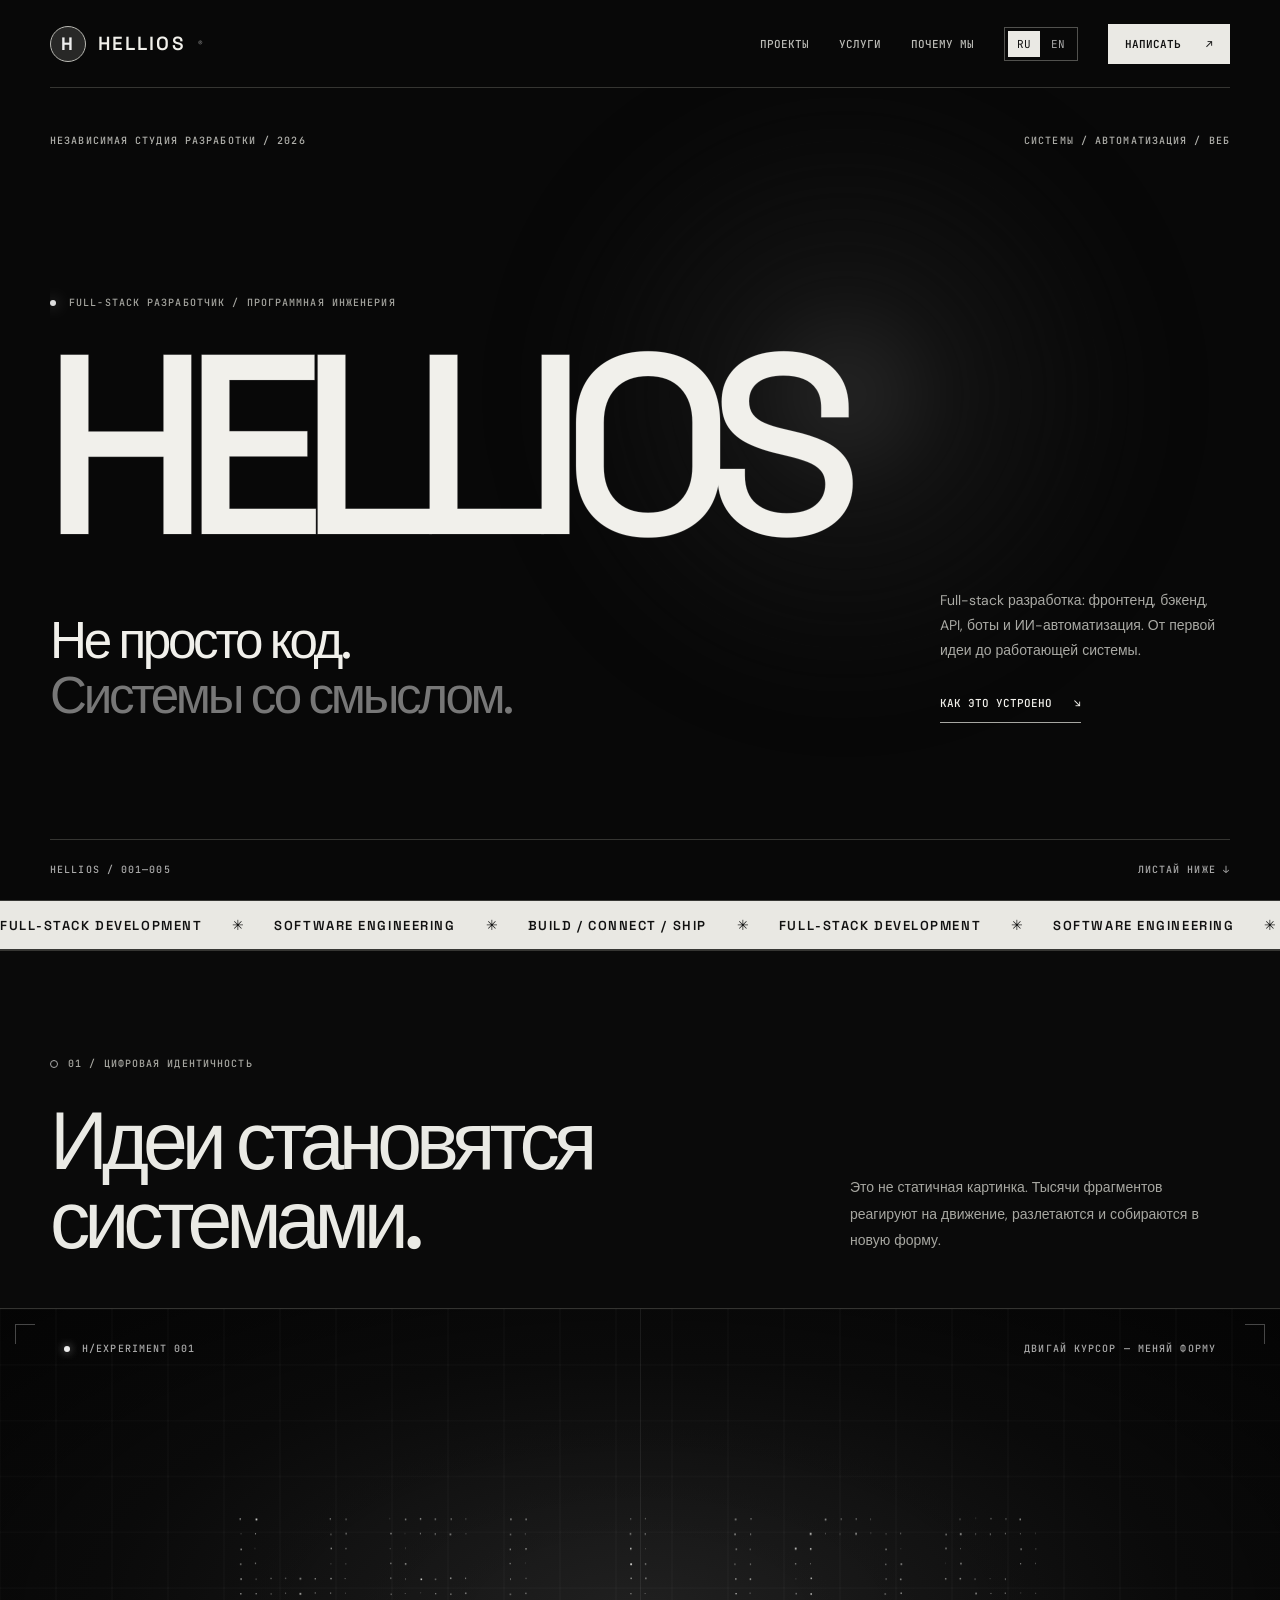
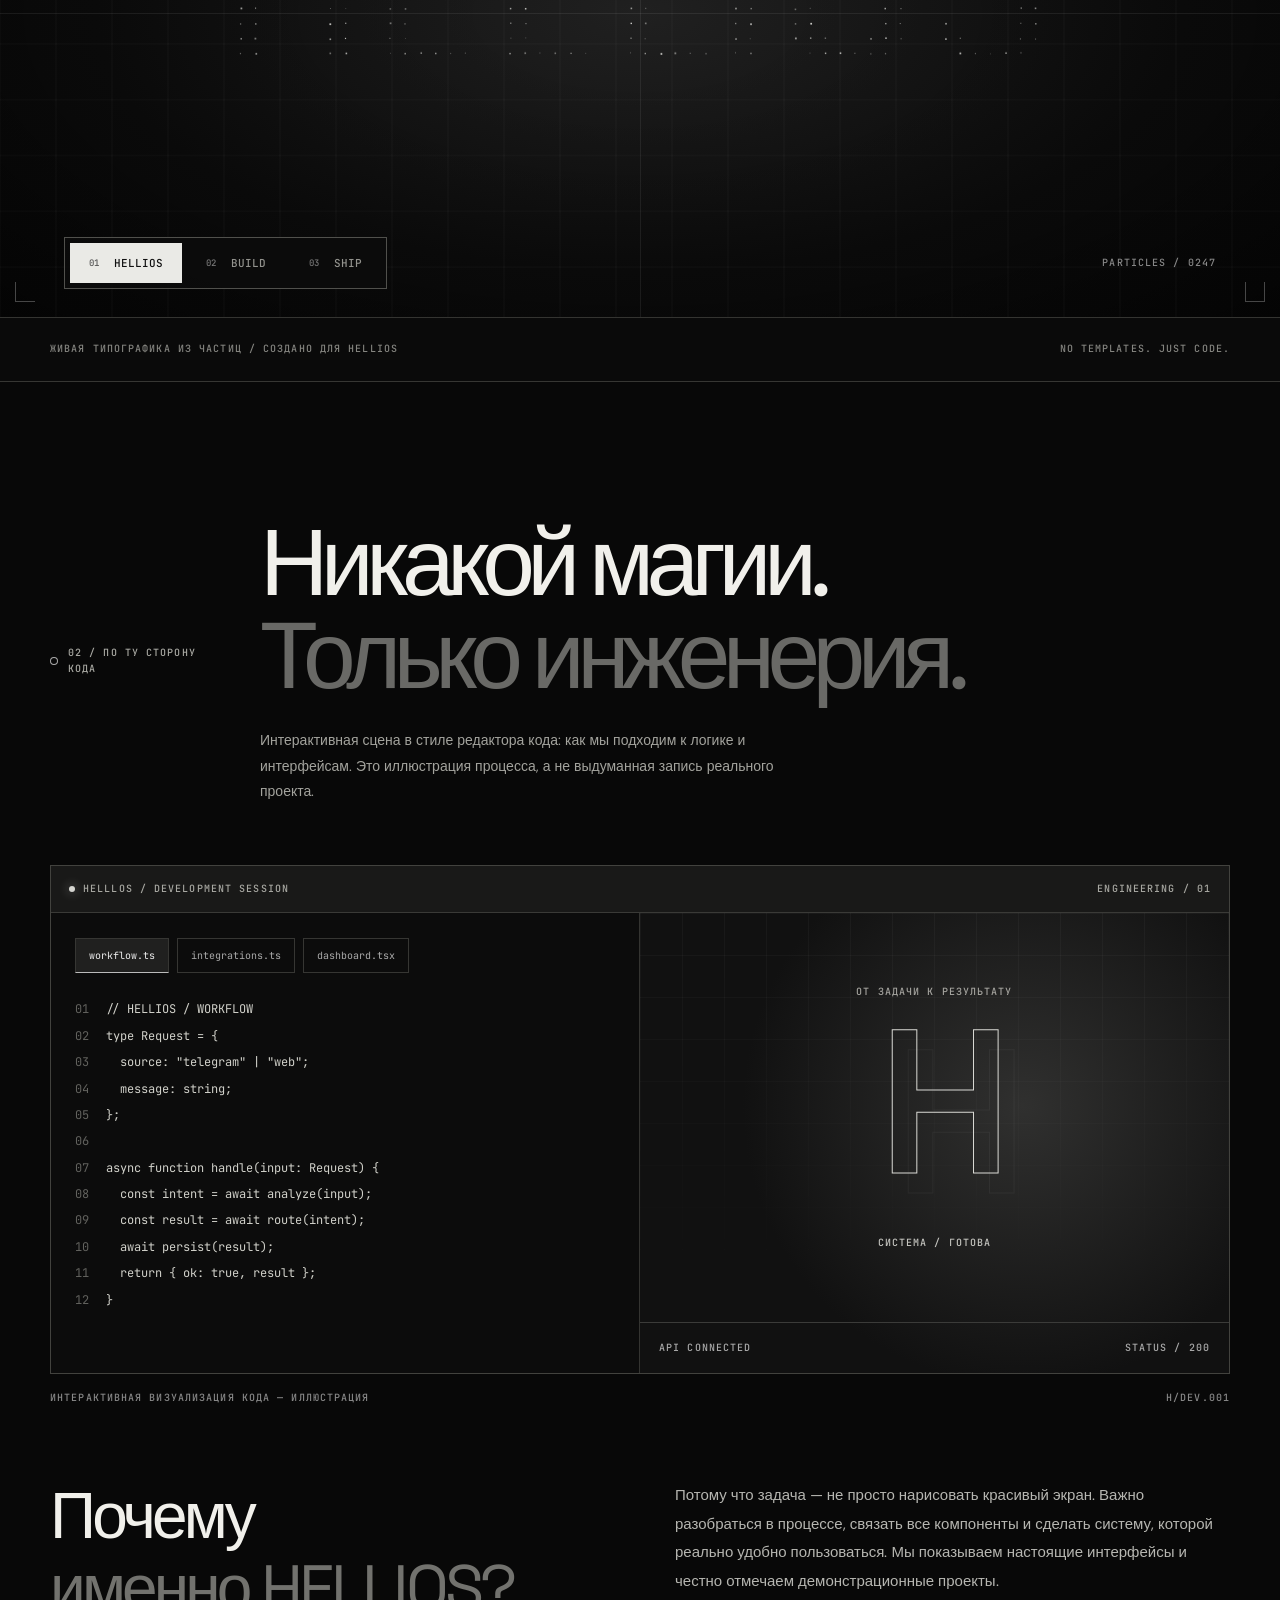
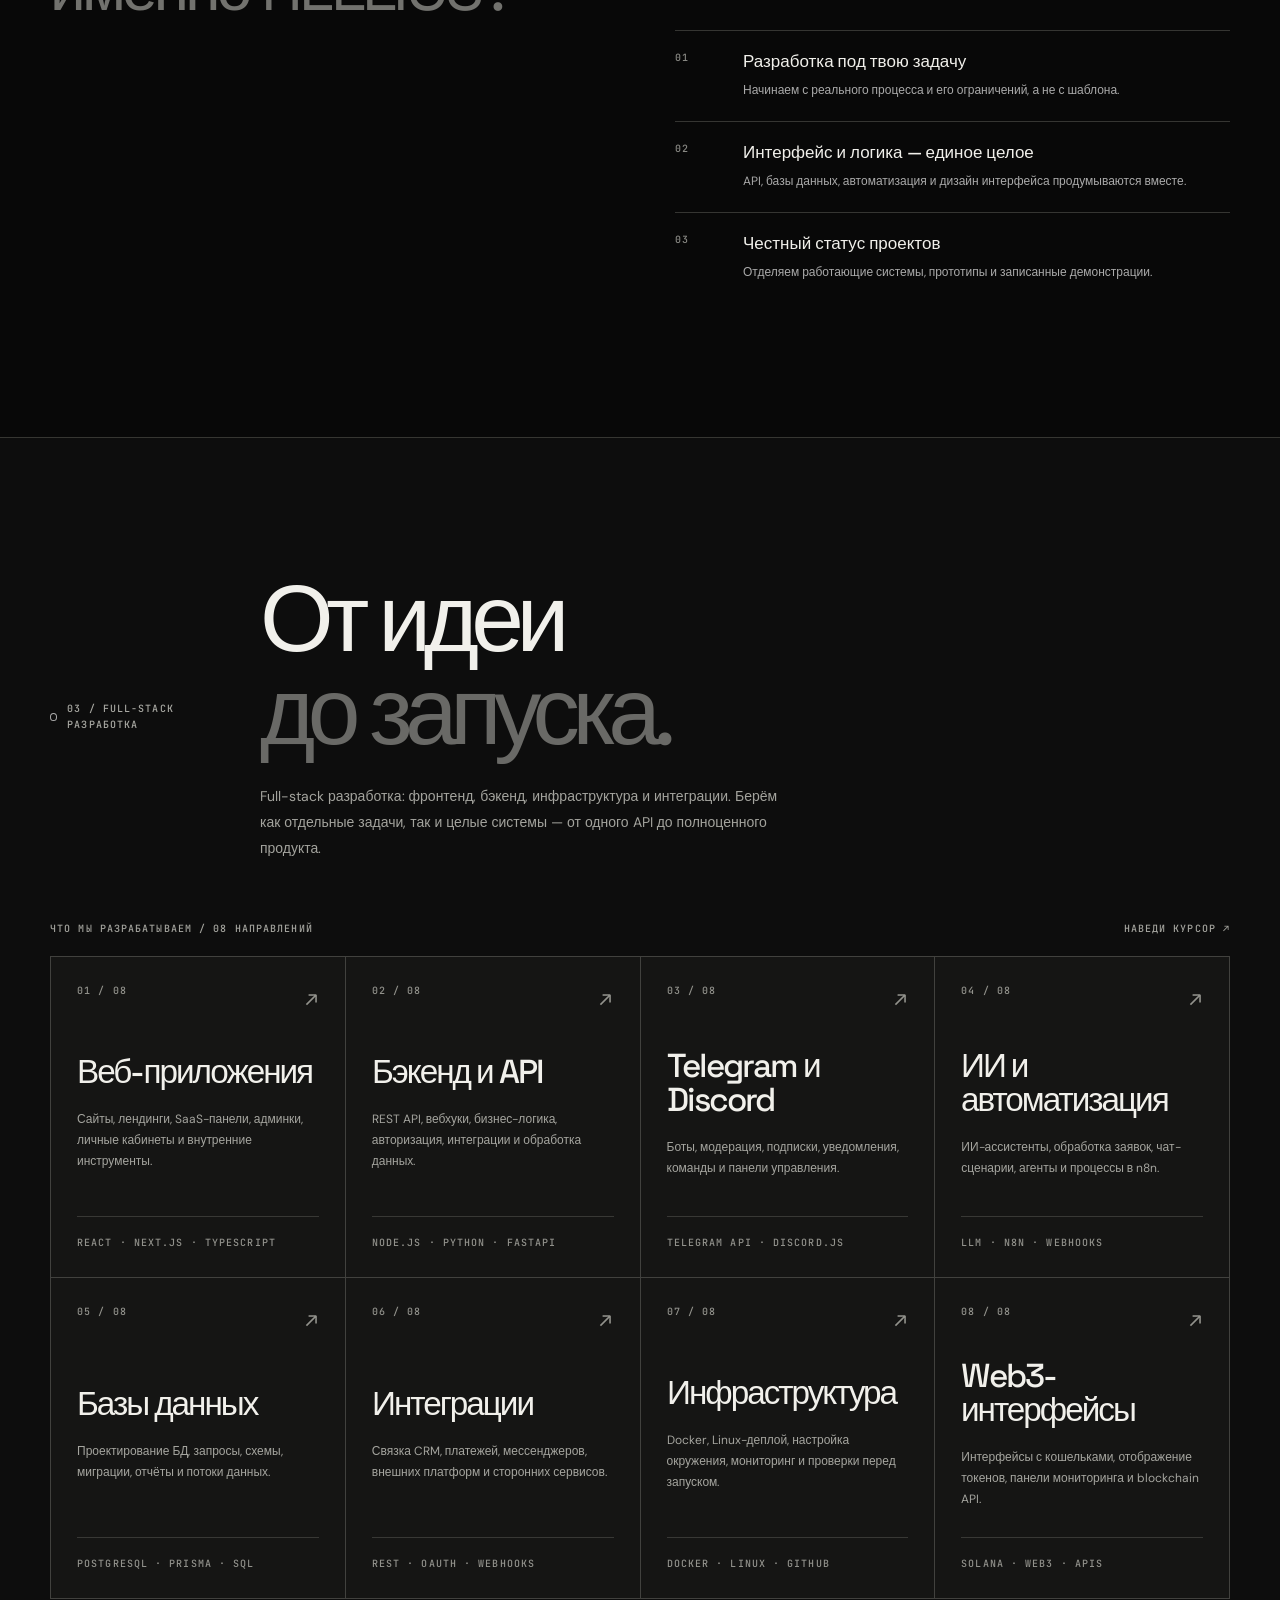
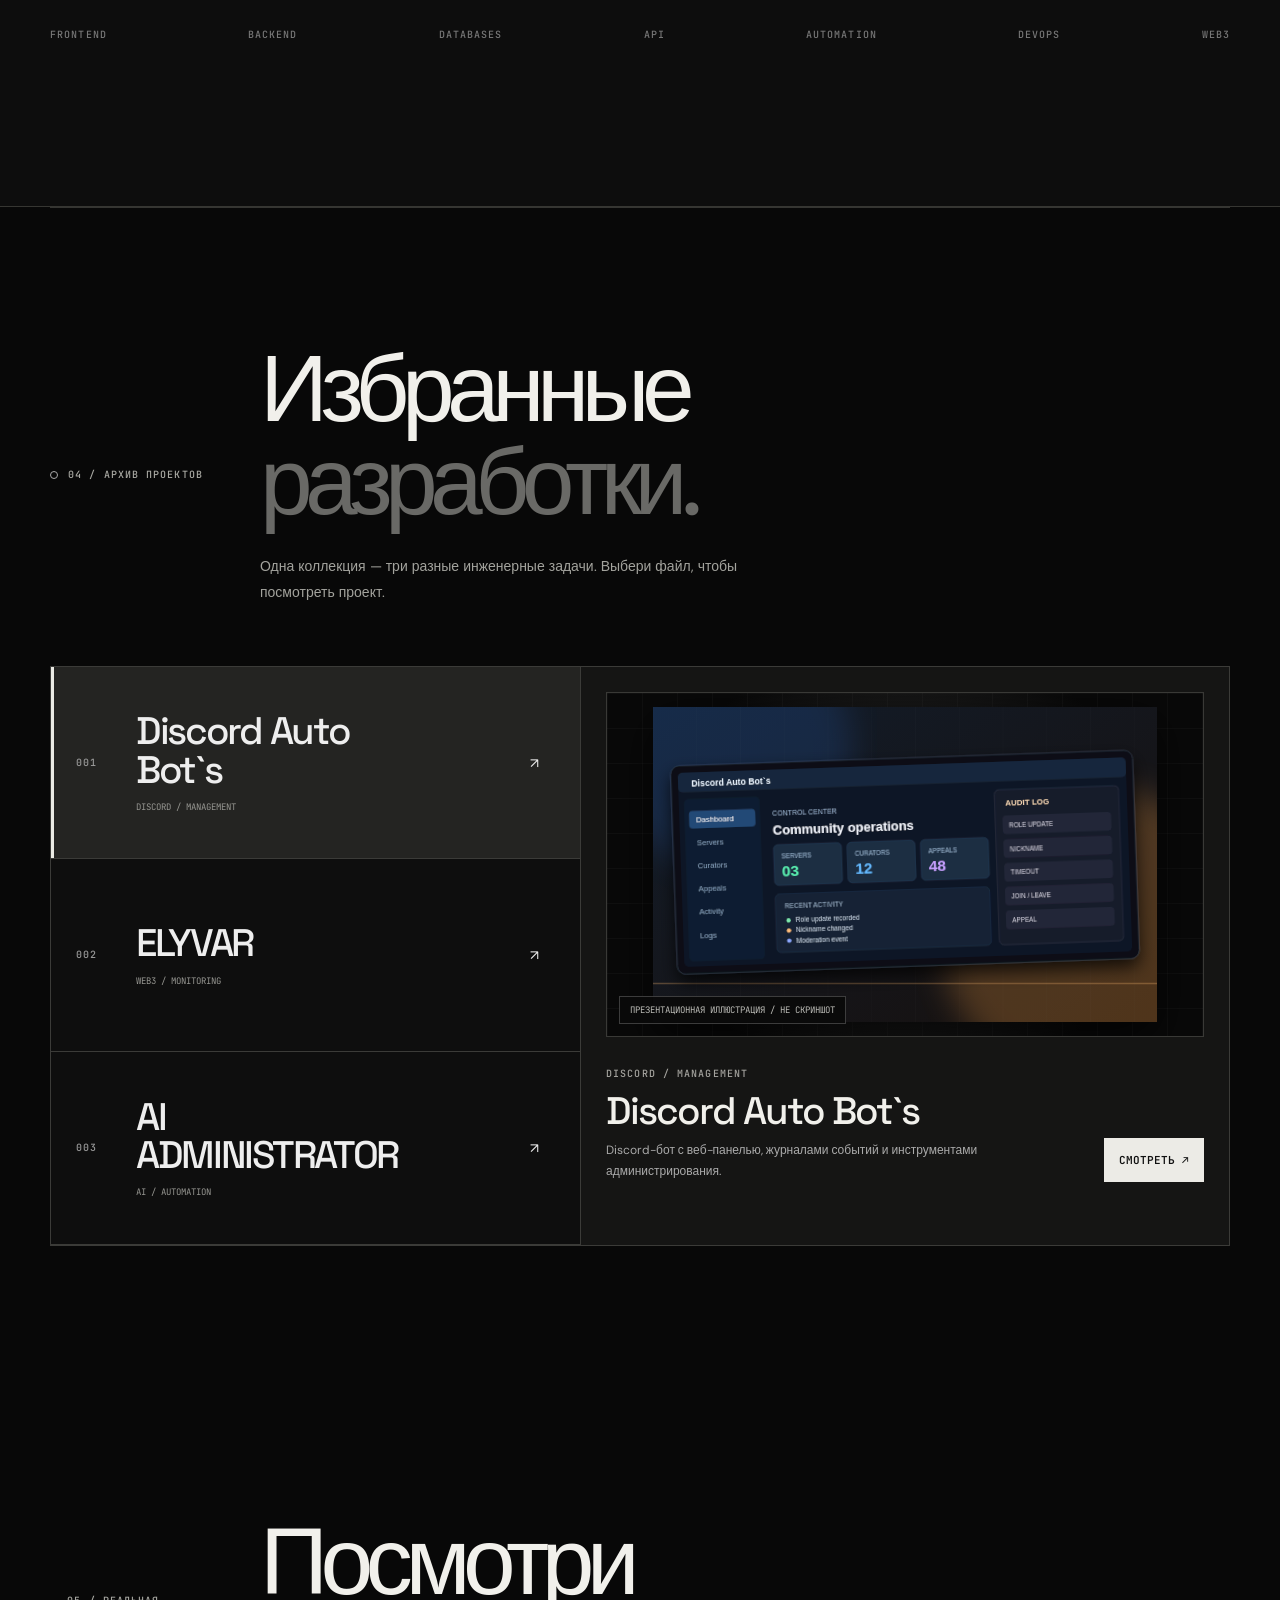
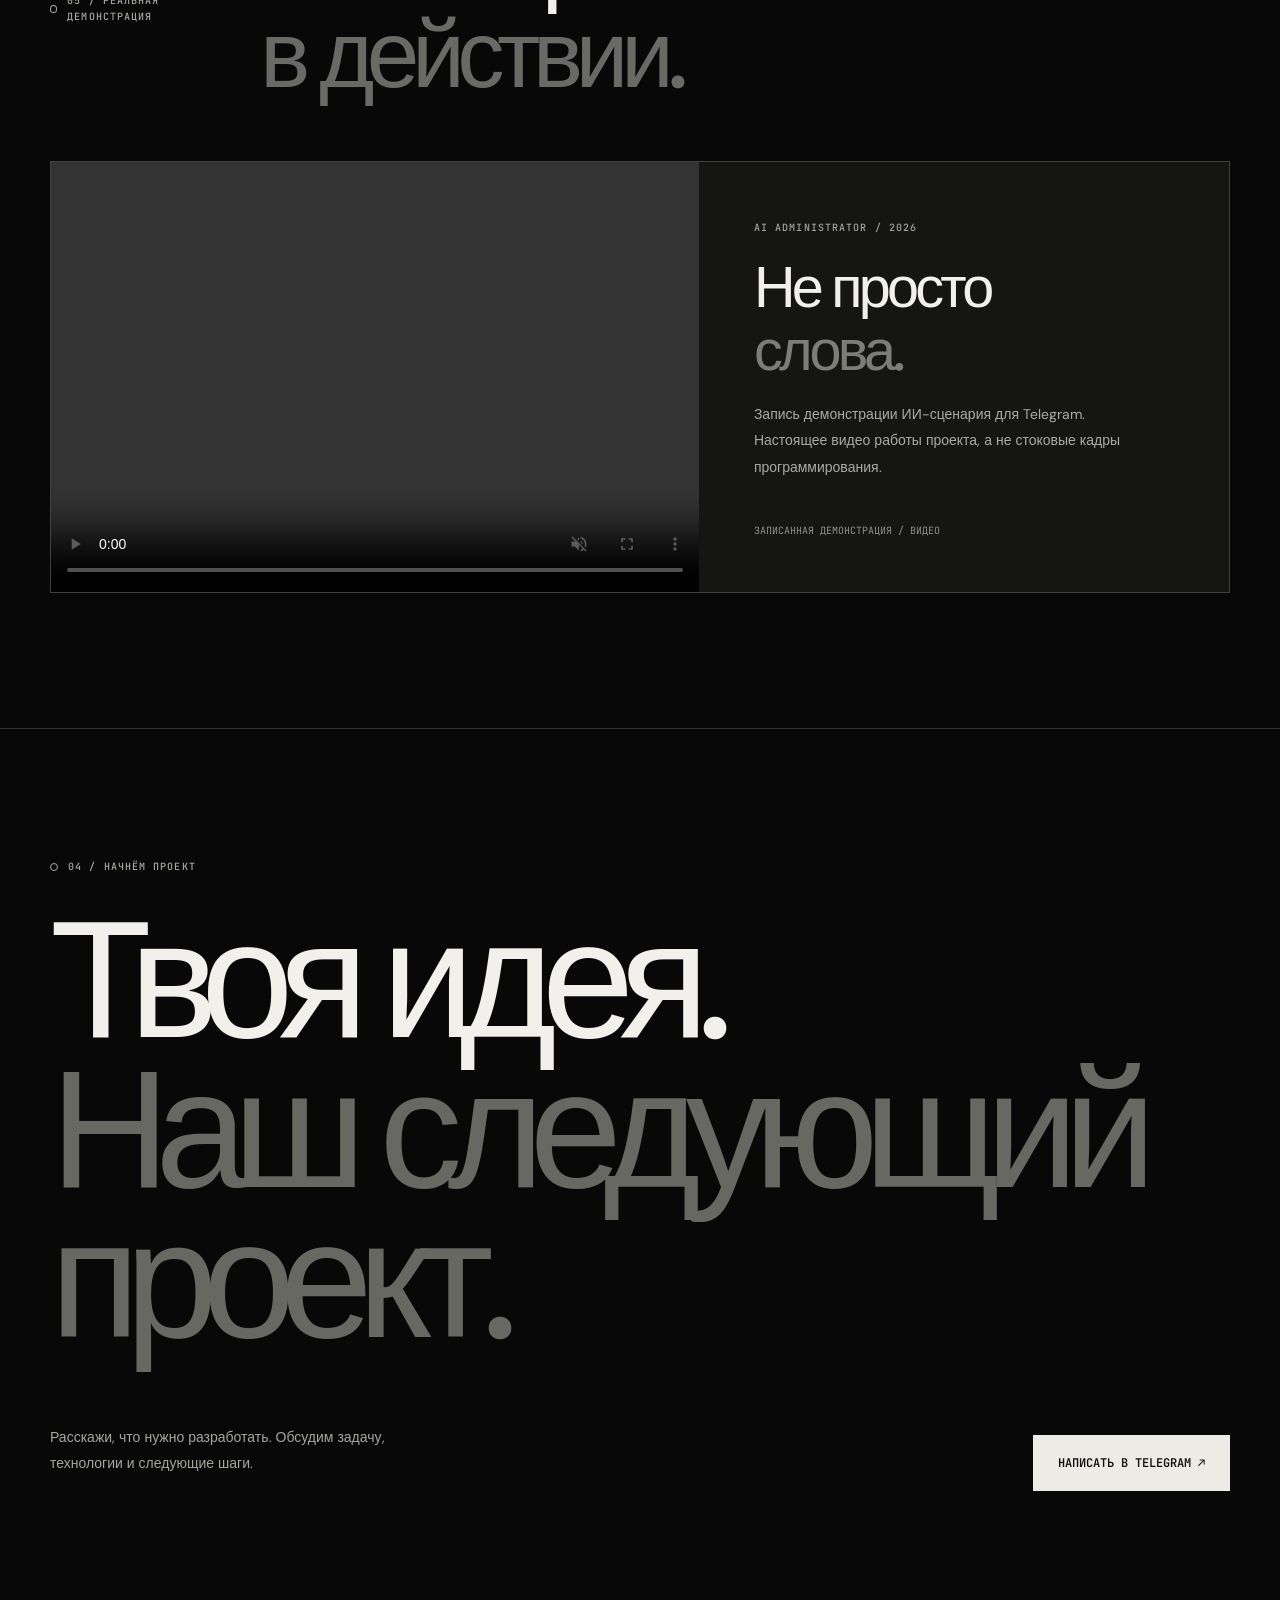
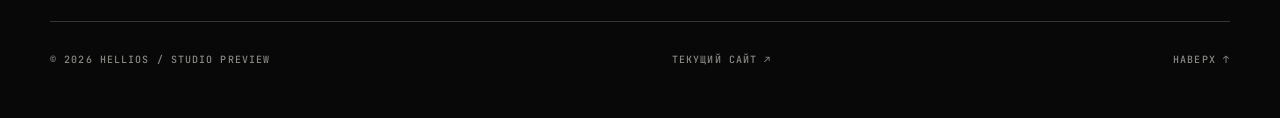
==== commit 6a154fd8: "Align Discord Auto Bot`s project descriptions across portfolio views" ====
--- a/preview/index.html
+++ b/preview/index.html
@@ -53,12 +53,12 @@
 <div class="wrap signal-footer micro"><span data-en="REAL-TIME PARTICLE TYPOGRAPHY / MADE FOR HELLIOS" data-ru="ЖИВАЯ ТИПОГРАФИКА ИЗ ЧАСТИЦ / СОЗДАНО ДЛЯ HELLIOS">ЖИВАЯ ТИПОГРАФИКА ИЗ ЧАСТИЦ / СОЗДАНО ДЛЯ HELLIOS</span><span>NO TEMPLATES. JUST CODE.</span></div></section><section class="section wrap" id="behind"><div class="sec-head reveal"><div class="kicker micro" data-en="02 / BEHIND THE BUILD" data-ru="02 / ПО ТУ СТОРОНУ КОДА">01 / ПО ТУ СТОРОНУ КОДА</div><div><h2><span data-en="Not magic." data-ru="Никакой магии.">Никакой магии.</span><br><em data-en="Just engineering." data-ru="Только инженерия.">Только инженерия.</em></h2><p data-en="An interactive code-inspired sequence. A look at the thinking behind the interfaces — not stock footage or a fabricated recording of a real project." data-ru="Интерактивная сцена в стиле редактора кода: как мы подходим к логике и интерфейсам. Это иллюстрация процесса, а не выдуманная запись реального проекта.">Интерактивная сцена в стиле редактора кода: как мы подходим к логике и интерфейсам. Это иллюстрация процесса, а не выдуманная запись реального проекта.</p></div></div>
 <div class="cinema reveal"><div class="cinema-bar micro"><span><i class="led"></i> HELLlOS / DEVELOPMENT SESSION</span><span>ENGINEERING / 01</span></div><div class="cinema-body"><div class="editor"><div class="editor-tabs"><span>workflow.ts</span><span>integrations.ts</span><span>dashboard.tsx</span></div><div class="code" id="code"></div></div><div class="output"><div class="output-grid"></div><div class="output-inner"><span class="micro muted" data-en="FROM INPUT TO OUTPUT" data-ru="ОТ ЗАДАЧИ К РЕЗУЛЬТАТУ">ОТ ЗАДАЧИ К РЕЗУЛЬТАТУ</span><div class="output-symbol">H</div><p class="micro" id="output-status" data-en="SYSTEM / READY" data-ru="СИСТЕМА / ГОТОВА">СИСТЕМА / ГОТОВА</p></div><div class="output-stats micro"><span>API CONNECTED</span><span>STATUS / 200</span></div></div></div></div><div class="cinema-note micro"><span data-en="INTERACTIVE CODE VISUALIZATION — ILLUSTRATIVE" data-ru="ИНТЕРАКТИВНАЯ ВИЗУАЛИЗАЦИЯ КОДА — ИЛЛЮСТРАЦИЯ">ИНТЕРАКТИВНАЯ ВИЗУАЛИЗАЦИЯ КОДА — ИЛЛЮСТРАЦИЯ</span><span>H/DEV.001</span></div>
 <div class="why reveal" id="why"><h3><span data-en="Why work" data-ru="Почему">Почему</span><br><em data-en="with HELLIOS?" data-ru="именно HELLIOS?">именно HELLIOS?</em></h3><div class="why-content"><p data-en="Because the goal isn't to deliver a pretty screen and disappear. It's to understand the workflow, connect the pieces and make a system that people can actually use. Our work is shown through real interfaces and clearly labelled demonstrations." data-ru="Потому что задача — не просто нарисовать красивый экран. Важно разобраться в процессе, связать все компоненты и сделать систему, которой реально удобно пользоваться. Мы показываем настоящие интерфейсы и честно отмечаем демонстрационные проекты.">Потому что задача — не просто нарисовать красивый экран. Важно разобраться в процессе, связать все компоненты и сделать систему, которой реально удобно пользоваться. Мы показываем настоящие интерфейсы и честно отмечаем демонстрационные проекты.</p><div class="proof"><span class="micro">01</span><div><strong data-en="Built for your workflow" data-ru="Разработка под твою задачу">Разработка под твою задачу</strong><p data-en="We start with the real process and its constraints, not a template." data-ru="Начинаем с реального процесса и его ограничений, а не с шаблона.">Начинаем с реального процесса и его ограничений, а не с шаблона.</p></div></div><div class="proof"><span class="micro">02</span><div><strong data-en="Frontend and backend together" data-ru="Интерфейс и логика — единое целое">Интерфейс и логика — единое целое</strong><p data-en="APIs, databases, automation and interface design are considered as one system." data-ru="API, базы данных, автоматизация и дизайн интерфейса продумываются вместе.">API, базы данных, автоматизация и дизайн интерфейса продумываются вместе.</p></div></div><div class="proof"><span class="micro">03</span><div><strong data-en="Clear project status" data-ru="Честный статус проектов">Честный статус проектов</strong><p data-en="We distinguish working systems, prototypes and recorded demos." data-ru="Отделяем работающие системы, прототипы и записанные демонстрации.">Отделяем работающие системы, прототипы и записанные демонстрации.</p></div></div></div></div></section>
-<section class="section capabilities" id="expertise"><div class="wrap"><div class="sec-head reveal"><div class="kicker micro" data-en="03 / FULL-STACK DEVELOPMENT" data-ru="03 / FULL-STACK РАЗРАБОТКА">02 / FULL-STACK РАЗРАБОТКА</div><div><h2><span data-en="From concept" data-ru="От идеи">От идеи</span><br><em data-en="to production." data-ru="до запуска.">до запуска.</em></h2><p data-en="Full-stack development across frontend, backend, infrastructure and integrations. We take on focused tasks or connected systems — from a single API to a complete product." data-ru="Full-stack разработка: фронтенд, бэкенд, инфраструктура и интеграции. Берём как отдельные задачи, так и целые системы — от одного API до полноценного продукта.">Full-stack разработка: фронтенд, бэкенд, инфраструктура и интеграции. Берём как отдельные задачи, так и целые системы — от одного API до полноценного продукта.</p></div></div><div class="cap-heading reveal"><span class="micro" data-en="WHAT WE BUILD / 08 DISCIPLINES" data-ru="ЧТО МЫ РАЗРАБАТЫВАЕМ / 08 НАПРАВЛЕНИЙ">ЧТО МЫ РАЗРАБАТЫВАЕМ / 08 НАПРАВЛЕНИЙ</span><span class="micro" data-en="HOVER TO INTERACT ↗" data-ru="НАВЕДИ КУРСОР ↗">НАВЕДИ КУРСОР ↗</span></div><div class="cap-grid reveal"><article class="cap-card" tabindex="0"><div class="cap-top micro"><span>01 / 08</span><span class="cap-plus" aria-hidden="true">↗</span></div><div class="cap-content"><h3 class="dust-title" data-en="Web applications" data-ru="Веб-приложения">Веб-приложения</h3><p data-en="Websites, landing pages, SaaS dashboards, admin panels, portals and internal tools." data-ru="Сайты, лендинги, SaaS-панели, админки, личные кабинеты и внутренние инструменты.">Сайты, лендинги, SaaS-панели, админки, личные кабинеты и внутренние инструменты.</p></div><div class="cap-stack micro">React · Next.js · TypeScript</div></article><article class="cap-card" tabindex="0"><div class="cap-top micro"><span>02 / 08</span><span class="cap-plus" aria-hidden="true">↗</span></div><div class="cap-content"><h3 class="dust-title" data-en="Backend & API" data-ru="Бэкенд и API">Бэкенд и API</h3><p data-en="REST APIs, webhooks, business logic, authentication, integrations and data processing." data-ru="REST API, вебхуки, бизнес-логика, авторизация, интеграции и обработка данных.">REST API, вебхуки, бизнес-логика, авторизация, интеграции и обработка данных.</p></div><div class="cap-stack micro">Node.js · Python · FastAPI</div></article><article class="cap-card" tabindex="0"><div class="cap-top micro"><span>03 / 08</span><span class="cap-plus" aria-hidden="true">↗</span></div><div class="cap-content"><h3 class="dust-title" data-en="Telegram & Discord" data-ru="Telegram и Discord">Telegram и Discord</h3><p data-en="Bots, moderation, subscriptions, notifications, custom commands and control panels." data-ru="Боты, модерация, подписки, уведомления, команды и панели управления.">Боты, модерация, подписки, уведомления, команды и панели управления.</p></div><div class="cap-stack micro">Telegram API · discord.js</div></article><article class="cap-card" tabindex="0"><div class="cap-top micro"><span>04 / 08</span><span class="cap-plus" aria-hidden="true">↗</span></div><div class="cap-content"><h3 class="dust-title" data-en="AI & automation" data-ru="ИИ и автоматизация">ИИ и автоматизация</h3><p data-en="AI assistants, customer request routing, chat workflows, agents and n8n scenarios." data-ru="ИИ-ассистенты, обработка заявок, чат-сценарии, агенты и процессы в n8n.">ИИ-ассистенты, обработка заявок, чат-сценарии, агенты и процессы в n8n.</p></div><div class="cap-stack micro">LLM · n8n · Webhooks</div></article><article class="cap-card" tabindex="0"><div class="cap-top micro"><span>05 / 08</span><span class="cap-plus" aria-hidden="true">↗</span></div><div class="cap-content"><h3 class="dust-title" data-en="Databases & data" data-ru="Базы данных">Базы данных</h3><p data-en="Database design, queries, schemas, migrations, reports and connected data flows." data-ru="Проектирование БД, запросы, схемы, миграции, отчёты и потоки данных.">Проектирование БД, запросы, схемы, миграции, отчёты и потоки данных.</p></div><div class="cap-stack micro">PostgreSQL · Prisma · SQL</div></article><article class="cap-card" tabindex="0"><div class="cap-top micro"><span>06 / 08</span><span class="cap-plus" aria-hidden="true">↗</span></div><div class="cap-content"><h3 class="dust-title" data-en="Integrations" data-ru="Интеграции">Интеграции</h3><p data-en="Connect CRMs, payments, messaging, external platforms and third-party services." data-ru="Связка CRM, платежей, мессенджеров, внешних платформ и сторонних сервисов.">Связка CRM, платежей, мессенджеров, внешних платформ и сторонних сервисов.</p></div><div class="cap-stack micro">REST · OAuth · Webhooks</div></article><article class="cap-card" tabindex="0"><div class="cap-top micro"><span>07 / 08</span><span class="cap-plus" aria-hidden="true">↗</span></div><div class="cap-content"><h3 class="dust-title" data-en="Infrastructure" data-ru="Инфраструктура">Инфраструктура</h3><p data-en="Dockerized services, Linux deployment, environment setup, monitoring and production checks." data-ru="Docker, Linux-деплой, настройка окружения, мониторинг и проверки перед запуском.">Docker, Linux-деплой, настройка окружения, мониторинг и проверки перед запуском.</p></div><div class="cap-stack micro">Docker · Linux · GitHub</div></article><article class="cap-card" tabindex="0"><div class="cap-top micro"><span>08 / 08</span><span class="cap-plus" aria-hidden="true">↗</span></div><div class="cap-content"><h3 class="dust-title" data-en="Web3 interfaces" data-ru="Web3-интерфейсы">Web3-интерфейсы</h3><p data-en="Wallet-aware interfaces, token data displays, monitoring dashboards and blockchain API integrations." data-ru="Интерфейсы с кошельками, отображение токенов, панели мониторинга и blockchain API.">Интерфейсы с кошельками, отображение токенов, панели мониторинга и blockchain API.</p></div><div class="cap-stack micro">Solana · Web3 · APIs</div></article></div><div class="stackline micro reveal"><span>FRONTEND</span><span>BACKEND</span><span>DATABASES</span><span>API</span><span>AUTOMATION</span><span>DEVOPS</span><span>WEB3</span></div></div></section><section class="section wrap archive" id="work"><div class="sec-head reveal"><div class="kicker micro" data-en="04 / THE ARCHIVE" data-ru="04 / АРХИВ ПРОЕКТОВ">02 / АРХИВ ПРОЕКТОВ</div><div><h2><span data-en="Selected" data-ru="Избранные">Избранные</span><br><em data-en="systems." data-ru="разработки.">разработки.</em></h2><p data-en="One collection, three different engineering challenges. Select a file to explore the work." data-ru="Одна коллекция — три разные инженерные задачи. Выбери файл, чтобы посмотреть проект.">Одна коллекция — три разные инженерные задачи. Выбери файл, чтобы посмотреть проект.</p></div></div><div class="archive-ui reveal"><div class="archive-nav"><button class="archive-select" data-project="state" aria-pressed="true"><span class="micro">001</span><span><strong>Discord Auto<br>Bot`s</strong><small>DISCORD / MANAGEMENT</small></span><span>↗</span></button><button class="archive-select" data-project="elyvar" aria-pressed="false"><span class="micro">002</span><span><strong>ELYVAR</strong><small>WEB3 / MONITORING</small></span><span>↗</span></button><button class="archive-select" data-project="ai" aria-pressed="false"><span class="micro">003</span><span><strong>AI<br>ADMINISTRATOR</strong><small>AI / AUTOMATION</small></span><span>↗</span></button></div><div class="archive-panel"><div class="archive-media"><img id="archive-img" src="../assets/state-showcase.svg" alt="Discord Auto Bot`s showcase artwork"><video id="archive-video" muted playsinline loop preload="none" hidden></video><label id="archive-media-label">SHOWCASE ARTWORK / NOT SCREENSHOT</label></div><div class="archive-panel-bottom"><div><span class="micro muted" id="archive-type">DISCORD / MANAGEMENT</span><h3 id="archive-title">Discord Auto Bot`s</h3><p id="archive-desc">Система управления Discord с веб-панелью, журналами событий и инструментами кураторов.</p></div><a id="archive-link" href="#demo" data-en="EXPLORE ↗" data-ru="СМОТРЕТЬ ↗">СМОТРЕТЬ ↗</a></div></div></div></section>
+<section class="section capabilities" id="expertise"><div class="wrap"><div class="sec-head reveal"><div class="kicker micro" data-en="03 / FULL-STACK DEVELOPMENT" data-ru="03 / FULL-STACK РАЗРАБОТКА">02 / FULL-STACK РАЗРАБОТКА</div><div><h2><span data-en="From concept" data-ru="От идеи">От идеи</span><br><em data-en="to production." data-ru="до запуска.">до запуска.</em></h2><p data-en="Full-stack development across frontend, backend, infrastructure and integrations. We take on focused tasks or connected systems — from a single API to a complete product." data-ru="Full-stack разработка: фронтенд, бэкенд, инфраструктура и интеграции. Берём как отдельные задачи, так и целые системы — от одного API до полноценного продукта.">Full-stack разработка: фронтенд, бэкенд, инфраструктура и интеграции. Берём как отдельные задачи, так и целые системы — от одного API до полноценного продукта.</p></div></div><div class="cap-heading reveal"><span class="micro" data-en="WHAT WE BUILD / 08 DISCIPLINES" data-ru="ЧТО МЫ РАЗРАБАТЫВАЕМ / 08 НАПРАВЛЕНИЙ">ЧТО МЫ РАЗРАБАТЫВАЕМ / 08 НАПРАВЛЕНИЙ</span><span class="micro" data-en="HOVER TO INTERACT ↗" data-ru="НАВЕДИ КУРСОР ↗">НАВЕДИ КУРСОР ↗</span></div><div class="cap-grid reveal"><article class="cap-card" tabindex="0"><div class="cap-top micro"><span>01 / 08</span><span class="cap-plus" aria-hidden="true">↗</span></div><div class="cap-content"><h3 class="dust-title" data-en="Web applications" data-ru="Веб-приложения">Веб-приложения</h3><p data-en="Websites, landing pages, SaaS dashboards, admin panels, portals and internal tools." data-ru="Сайты, лендинги, SaaS-панели, админки, личные кабинеты и внутренние инструменты.">Сайты, лендинги, SaaS-панели, админки, личные кабинеты и внутренние инструменты.</p></div><div class="cap-stack micro">React · Next.js · TypeScript</div></article><article class="cap-card" tabindex="0"><div class="cap-top micro"><span>02 / 08</span><span class="cap-plus" aria-hidden="true">↗</span></div><div class="cap-content"><h3 class="dust-title" data-en="Backend & API" data-ru="Бэкенд и API">Бэкенд и API</h3><p data-en="REST APIs, webhooks, business logic, authentication, integrations and data processing." data-ru="REST API, вебхуки, бизнес-логика, авторизация, интеграции и обработка данных.">REST API, вебхуки, бизнес-логика, авторизация, интеграции и обработка данных.</p></div><div class="cap-stack micro">Node.js · Python · FastAPI</div></article><article class="cap-card" tabindex="0"><div class="cap-top micro"><span>03 / 08</span><span class="cap-plus" aria-hidden="true">↗</span></div><div class="cap-content"><h3 class="dust-title" data-en="Telegram & Discord" data-ru="Telegram и Discord">Telegram и Discord</h3><p data-en="Bots, moderation, subscriptions, notifications, custom commands and control panels." data-ru="Боты, модерация, подписки, уведомления, команды и панели управления.">Боты, модерация, подписки, уведомления, команды и панели управления.</p></div><div class="cap-stack micro">Telegram API · discord.js</div></article><article class="cap-card" tabindex="0"><div class="cap-top micro"><span>04 / 08</span><span class="cap-plus" aria-hidden="true">↗</span></div><div class="cap-content"><h3 class="dust-title" data-en="AI & automation" data-ru="ИИ и автоматизация">ИИ и автоматизация</h3><p data-en="AI assistants, customer request routing, chat workflows, agents and n8n scenarios." data-ru="ИИ-ассистенты, обработка заявок, чат-сценарии, агенты и процессы в n8n.">ИИ-ассистенты, обработка заявок, чат-сценарии, агенты и процессы в n8n.</p></div><div class="cap-stack micro">LLM · n8n · Webhooks</div></article><article class="cap-card" tabindex="0"><div class="cap-top micro"><span>05 / 08</span><span class="cap-plus" aria-hidden="true">↗</span></div><div class="cap-content"><h3 class="dust-title" data-en="Databases & data" data-ru="Базы данных">Базы данных</h3><p data-en="Database design, queries, schemas, migrations, reports and connected data flows." data-ru="Проектирование БД, запросы, схемы, миграции, отчёты и потоки данных.">Проектирование БД, запросы, схемы, миграции, отчёты и потоки данных.</p></div><div class="cap-stack micro">PostgreSQL · Prisma · SQL</div></article><article class="cap-card" tabindex="0"><div class="cap-top micro"><span>06 / 08</span><span class="cap-plus" aria-hidden="true">↗</span></div><div class="cap-content"><h3 class="dust-title" data-en="Integrations" data-ru="Интеграции">Интеграции</h3><p data-en="Connect CRMs, payments, messaging, external platforms and third-party services." data-ru="Связка CRM, платежей, мессенджеров, внешних платформ и сторонних сервисов.">Связка CRM, платежей, мессенджеров, внешних платформ и сторонних сервисов.</p></div><div class="cap-stack micro">REST · OAuth · Webhooks</div></article><article class="cap-card" tabindex="0"><div class="cap-top micro"><span>07 / 08</span><span class="cap-plus" aria-hidden="true">↗</span></div><div class="cap-content"><h3 class="dust-title" data-en="Infrastructure" data-ru="Инфраструктура">Инфраструктура</h3><p data-en="Dockerized services, Linux deployment, environment setup, monitoring and production checks." data-ru="Docker, Linux-деплой, настройка окружения, мониторинг и проверки перед запуском.">Docker, Linux-деплой, настройка окружения, мониторинг и проверки перед запуском.</p></div><div class="cap-stack micro">Docker · Linux · GitHub</div></article><article class="cap-card" tabindex="0"><div class="cap-top micro"><span>08 / 08</span><span class="cap-plus" aria-hidden="true">↗</span></div><div class="cap-content"><h3 class="dust-title" data-en="Web3 interfaces" data-ru="Web3-интерфейсы">Web3-интерфейсы</h3><p data-en="Wallet-aware interfaces, token data displays, monitoring dashboards and blockchain API integrations." data-ru="Интерфейсы с кошельками, отображение токенов, панели мониторинга и blockchain API.">Интерфейсы с кошельками, отображение токенов, панели мониторинга и blockchain API.</p></div><div class="cap-stack micro">Solana · Web3 · APIs</div></article></div><div class="stackline micro reveal"><span>FRONTEND</span><span>BACKEND</span><span>DATABASES</span><span>API</span><span>AUTOMATION</span><span>DEVOPS</span><span>WEB3</span></div></div></section><section class="section wrap archive" id="work"><div class="sec-head reveal"><div class="kicker micro" data-en="04 / THE ARCHIVE" data-ru="04 / АРХИВ ПРОЕКТОВ">02 / АРХИВ ПРОЕКТОВ</div><div><h2><span data-en="Selected" data-ru="Избранные">Избранные</span><br><em data-en="systems." data-ru="разработки.">разработки.</em></h2><p data-en="One collection, three different engineering challenges. Select a file to explore the work." data-ru="Одна коллекция — три разные инженерные задачи. Выбери файл, чтобы посмотреть проект.">Одна коллекция — три разные инженерные задачи. Выбери файл, чтобы посмотреть проект.</p></div></div><div class="archive-ui reveal"><div class="archive-nav"><button class="archive-select" data-project="state" aria-pressed="true"><span class="micro">001</span><span><strong>Discord Auto<br>Bot`s</strong><small>DISCORD / MANAGEMENT</small></span><span>↗</span></button><button class="archive-select" data-project="elyvar" aria-pressed="false"><span class="micro">002</span><span><strong>ELYVAR</strong><small>WEB3 / MONITORING</small></span><span>↗</span></button><button class="archive-select" data-project="ai" aria-pressed="false"><span class="micro">003</span><span><strong>AI<br>ADMINISTRATOR</strong><small>AI / AUTOMATION</small></span><span>↗</span></button></div><div class="archive-panel"><div class="archive-media"><img id="archive-img" src="../assets/state-showcase.svg" alt="Discord Auto Bot`s showcase artwork"><video id="archive-video" muted playsinline loop preload="none" hidden></video><label id="archive-media-label">SHOWCASE ARTWORK / NOT SCREENSHOT</label></div><div class="archive-panel-bottom"><div><span class="micro muted" id="archive-type">DISCORD / MANAGEMENT</span><h3 id="archive-title">Discord Auto Bot`s</h3><p id="archive-desc">Discord-бот с веб-панелью, журналами событий и инструментами администрирования.</p></div><a id="archive-link" href="#demo" data-en="EXPLORE ↗" data-ru="СМОТРЕТЬ ↗">СМОТРЕТЬ ↗</a></div></div></div></section>
 <section class="section wrap" id="demo"><div class="sec-head reveal"><div class="kicker micro" data-en="05 / REAL DEMONSTRATION" data-ru="05 / РЕАЛЬНАЯ ДЕМОНСТРАЦИЯ">03 / РЕАЛЬНАЯ ДЕМОНСТРАЦИЯ</div><div><h2><span data-en="See it" data-ru="Посмотри">Посмотри</span><br><em data-en="in motion." data-ru="в действии.">в действии.</em></h2></div></div><div class="video-story reveal"><video controls muted playsinline preload="metadata" aria-label="AI Administrator workflow demo"><source src="../assets/0911 (online-video-cutter.com).mp4" type="video/mp4"></video><div class="video-story-copy"><div><span class="micro muted">AI ADMINISTRATOR / 2026</span><h3><span data-en="The work" data-ru="Не просто">Не просто</span><br><em data-en="is the proof." data-ru="слова.">слова.</em></h3><p data-en="A recorded demonstration of an AI-assisted Telegram workflow. A real project recording, not a stock coding video." data-ru="Запись демонстрации ИИ-сценария для Telegram. Настоящее видео работы проекта, а не стоковые кадры программирования.">Запись демонстрации ИИ-сценария для Telegram. Настоящее видео работы проекта, а не стоковые кадры программирования.</p></div><small data-en="RECORDED PROJECT DEMO / VIDEO" data-ru="ЗАПИСАННАЯ ДЕМОНСТРАЦИЯ / ВИДЕО">ЗАПИСАННАЯ ДЕМОНСТРАЦИЯ / ВИДЕО</small></div></div></section>
 <section class="end" id="contact"><div class="wrap"><div class="kicker micro" data-en="04 / LET'S BUILD" data-ru="04 / НАЧНЁМ ПРОЕКТ">04 / НАЧНЁМ ПРОЕКТ</div><h2><span data-en="Your idea." data-ru="Твоя идея.">Твоя идея.</span><br><em data-en="Our next build." data-ru="Наш следующий проект.">Наш следующий проект.</em></h2><div class="end-bottom"><p data-en="Tell us what you need to build. We can talk through the requirements, stack and next steps." data-ru="Расскажи, что нужно разработать. Обсудим задачу, технологии и следующие шаги.">Расскажи, что нужно разработать. Обсудим задачу, технологии и следующие шаги.</p><a href="https://t.me/helliosweb" target="_blank" rel="noopener noreferrer"><span data-en="MESSAGE ON TELEGRAM" data-ru="НАПИСАТЬ В TELEGRAM">НАПИСАТЬ В TELEGRAM</span> ↗</a></div></div></section></main><footer class="wrap micro"><span>© <span id="year">2026</span> HELLIOS / STUDIO PREVIEW</span><a href="../" data-en="CURRENT WEBSITE ↗" data-ru="ТЕКУЩИЙ САЙТ ↗">ТЕКУЩИЙ САЙТ ↗</a><a href="#top" data-en="BACK TO TOP ↑" data-ru="НАВЕРХ ↑">НАВЕРХ ↑</a></footer>
 <script>document.documentElement.classList.add('js');</script><script>
 (()=>{'use strict';const $=s=>document.querySelector(s),$$=s=>[...document.querySelectorAll(s)];$('#year').textContent=new Date().getFullYear();const reduced=matchMedia('(prefers-reduced-motion:reduce)').matches;let lang='ru';try{lang=localStorage.getItem('hellios-preview-lang')||'ru'}catch(e){}if(!['ru','en'].includes(lang))lang='ru';function setLang(v){lang=v;document.documentElement.lang=v;$$('[data-ru][data-en]').forEach(el=>el.textContent=el.dataset[v]);['ru','en'].forEach(id=>{$('#'+id).classList.toggle('on',id===v);$('#'+id).setAttribute('aria-pressed',String(id===v))});try{localStorage.setItem('hellios-preview-lang',v)}catch(e){}showProject(active)}$('#ru').onclick=()=>setLang('ru');$('#en').onclick=()=>setLang('en');
-const projects={state:{title:'Discord Auto Bot`s',type:'DISCORD / MANAGEMENT',img:'../assets/state-showcase.svg',label:{ru:'ПРЕЗЕНТАЦИОННАЯ ИЛЛЮСТРАЦИЯ / НЕ СКРИНШОТ',en:'SHOWCASE ARTWORK / NOT A SCREENSHOT'},desc:{ru:'Система управления Discord с веб-панелью, журналами событий и инструментами кураторов.',en:'Discord management system with a connected dashboard, activity logs and curator tools.'}},elyvar:{title:'ELYVAR',type:'WEB3 / MONITORING',img:'../assets/Снимок экрана 2026-10-08 234549.png',label:{ru:'РЕАЛЬНЫЙ СКРИНШОТ ПРОТОТИПА',en:'REAL PROTOTYPE SCREENSHOT'},desc:{ru:'Прототип Web3-интерфейса мониторинга токенов и данных.',en:'Web3 token monitoring interface prototype and data display.'}},ai:{title:'AI ADMINISTRATOR',type:'AI / AUTOMATION',video:'../assets/0911 (online-video-cutter.com).mp4',label:{ru:'ЗАПИСАННАЯ ДЕМОНСТРАЦИЯ',en:'RECORDED DEMONSTRATION'},desc:{ru:'Демонстрация обработки Telegram-обращений с ИИ и автоматизацией.',en:'Demonstration of AI-assisted Telegram messaging and automation.'}}};let active='state';function showProject(key){active=key;const p=projects[key];if(!p)return;$$('.archive-select').forEach(b=>b.setAttribute('aria-pressed',String(b.dataset.project===key)));$('#archive-type').textContent=p.type;$('#archive-title').textContent=p.title;$('#archive-desc').textContent=p.desc[lang];$('#archive-media-label').textContent=p.label[lang];const img=$('#archive-img'),video=$('#archive-video');if(p.video){img.hidden=true;video.hidden=false;if(video.getAttribute('src')!==p.video){video.src=p.video;video.load()}if(!reduced)video.play().catch(()=>{})}else{video.pause();video.hidden=true;img.hidden=false;img.src=p.img;img.alt=p.title}$('#archive-link').href=p.video?'#demo':'https://t.me/helliosweb';$('#archive-link').target=p.video?'':'_blank';$('#archive-link').rel=p.video?'':'noopener noreferrer'}$$('.archive-select').forEach(b=>b.onclick=()=>showProject(b.dataset.project));setLang(lang);
+const projects={state:{title:'Discord Auto Bot`s',type:'DISCORD / MANAGEMENT',img:'../assets/state-showcase.svg',label:{ru:'ПРЕЗЕНТАЦИОННАЯ ИЛЛЮСТРАЦИЯ / НЕ СКРИНШОТ',en:'SHOWCASE ARTWORK / NOT A SCREENSHOT'},desc:{ru:'Discord-бот с веб-панелью, журналами событий и инструментами администрирования.',en:'Discord automation bot with a web dashboard, activity logs and curator tools.'}},elyvar:{title:'ELYVAR',type:'WEB3 / MONITORING',img:'../assets/Снимок экрана 2026-10-08 234549.png',label:{ru:'РЕАЛЬНЫЙ СКРИНШОТ ПРОТОТИПА',en:'REAL PROTOTYPE SCREENSHOT'},desc:{ru:'Прототип Web3-интерфейса мониторинга токенов и данных.',en:'Web3 token monitoring interface prototype and data display.'}},ai:{title:'AI ADMINISTRATOR',type:'AI / AUTOMATION',video:'../assets/0911 (online-video-cutter.com).mp4',label:{ru:'ЗАПИСАННАЯ ДЕМОНСТРАЦИЯ',en:'RECORDED DEMONSTRATION'},desc:{ru:'Демонстрация обработки Telegram-обращений с ИИ и автоматизацией.',en:'Demonstration of AI-assisted Telegram messaging and automation.'}}};let active='state';function showProject(key){active=key;const p=projects[key];if(!p)return;$$('.archive-select').forEach(b=>b.setAttribute('aria-pressed',String(b.dataset.project===key)));$('#archive-type').textContent=p.type;$('#archive-title').textContent=p.title;$('#archive-desc').textContent=p.desc[lang];$('#archive-media-label').textContent=p.label[lang];const img=$('#archive-img'),video=$('#archive-video');if(p.video){img.hidden=true;video.hidden=false;if(video.getAttribute('src')!==p.video){video.src=p.video;video.load()}if(!reduced)video.play().catch(()=>{})}else{video.pause();video.hidden=true;img.hidden=false;img.src=p.img;img.alt=p.title}$('#archive-link').href=p.video?'#demo':'https://t.me/helliosweb';$('#archive-link').target=p.video?'':'_blank';$('#archive-link').rel=p.video?'':'noopener noreferrer'}$$('.archive-select').forEach(b=>b.onclick=()=>showProject(b.dataset.project));setLang(lang);
 const lines=['// HELLIOS / WORKFLOW','type Request = {','  source: "telegram" | "web";','  message: string;','};','','async function handle(input: Request) {','  const intent = await analyze(input);','  const result = await route(intent);','  await persist(result);','  return { ok: true, result };','}'];const code=$('#code');function paint(n){code.replaceChildren();lines.slice(0,n).forEach((line,i)=>{const el=document.createElement('span');el.className='code-line';const ln=document.createElement('span');ln.className='ln';ln.textContent=String(i+1).padStart(2,'0');el.append(ln,document.createTextNode(line));code.append(el)});if(n<lines.length){const cursor=document.createElement('span');cursor.className='typing-caret';code.lastElementChild?.append(cursor)}}if(reduced)paint(lines.length);else{let n=0;paint(0);const timer=setInterval(()=>{paint(++n);if(n>=lines.length){clearInterval(timer);setTimeout(()=>paint(lines.length),2000)}},240)}
 const elements=$$('.reveal');if(reduced||!('IntersectionObserver'in window))elements.forEach(el=>el.classList.add('visible'));else{const io=new IntersectionObserver(entries=>entries.forEach(e=>{if(e.isIntersecting){e.target.classList.add('visible');io.unobserve(e.target)}}),{threshold:.08});elements.forEach(el=>io.observe(el))}
 const loader=$('#loader');if(reduced){loader.remove()}else{let seen=false;try{seen=sessionStorage.getItem('hellios-preview-intro')==='1'}catch(e){}const dur=seen?200:1050,begin=performance.now();function progress(now){const ratio=Math.min(1,(now-begin)/dur);$('#loader-count').textContent=String(Math.round(ratio*100)).padStart(3,'0')+'%';if(ratio<1)requestAnimationFrame(progress);else{loader.classList.add('done');setTimeout(()=>loader.remove(),950);try{sessionStorage.setItem('hellios-preview-intro','1')}catch(e){}}}requestAnimationFrame(progress)}
